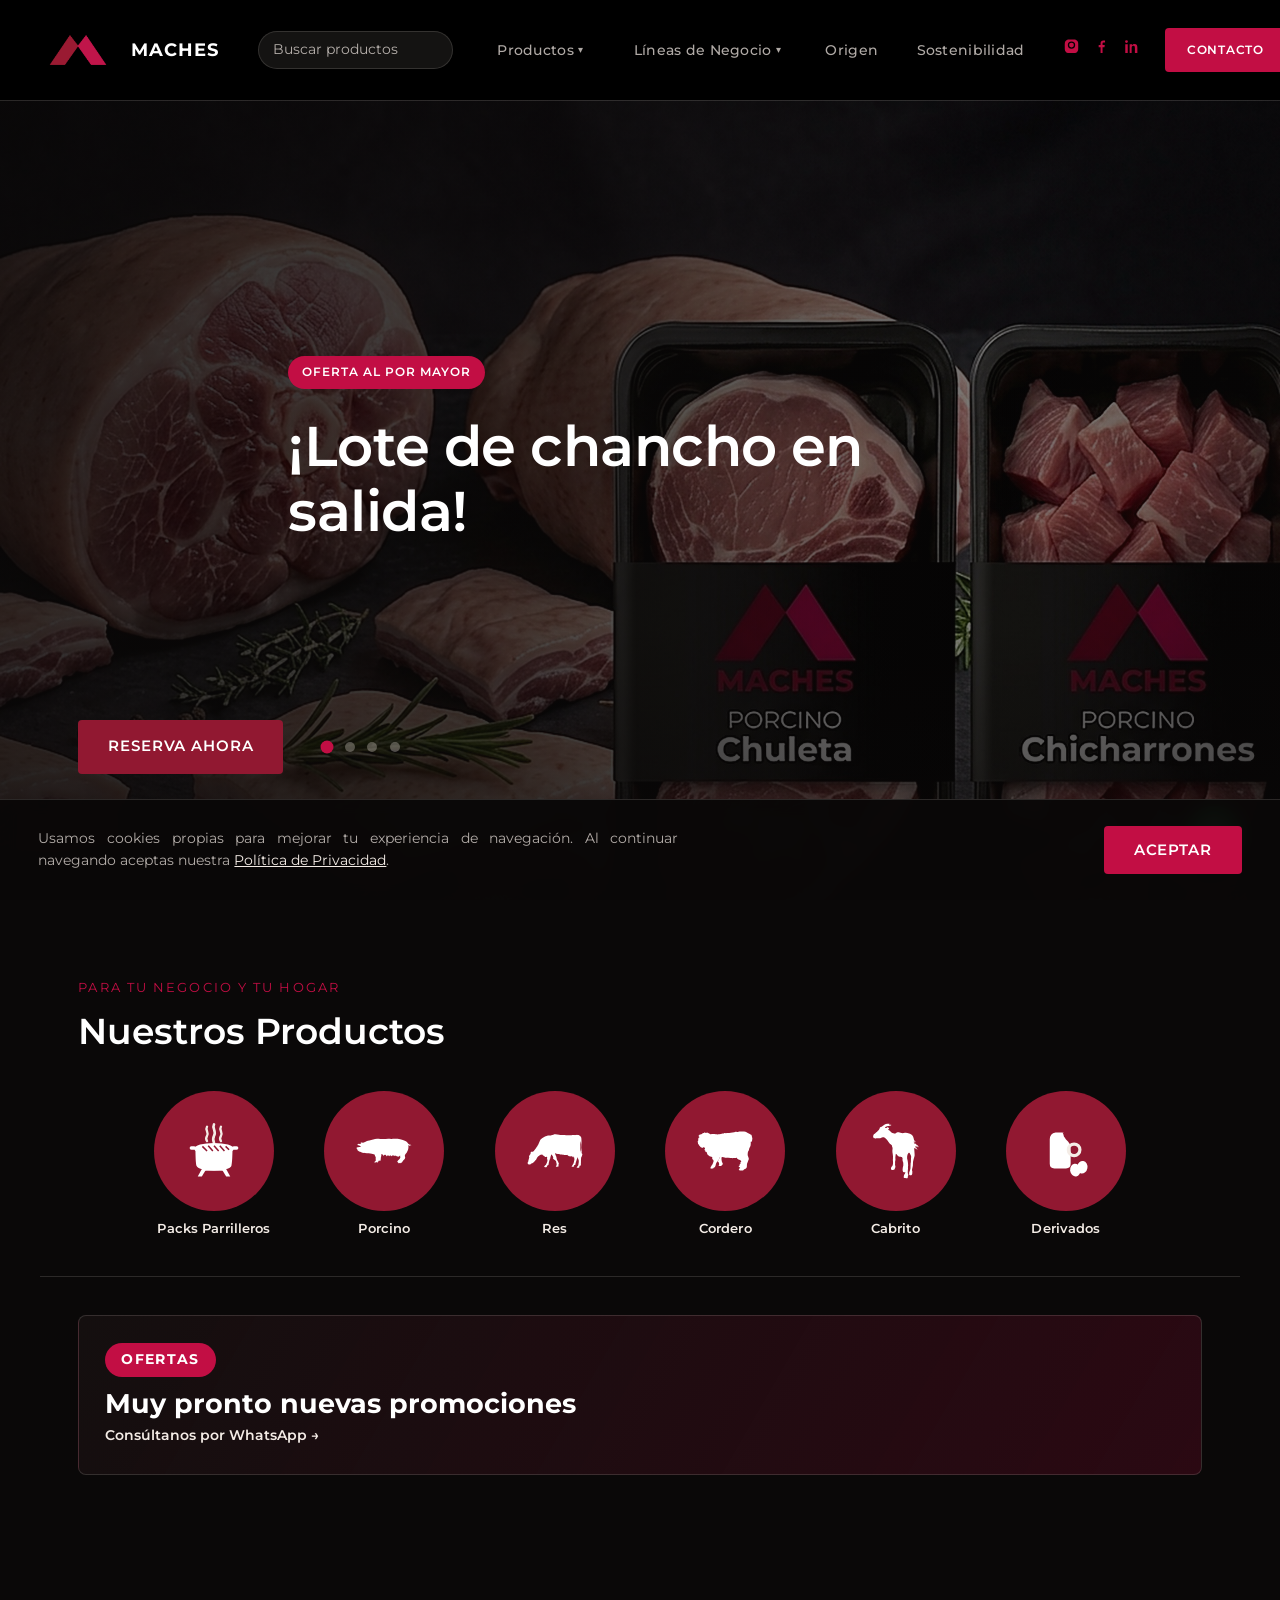
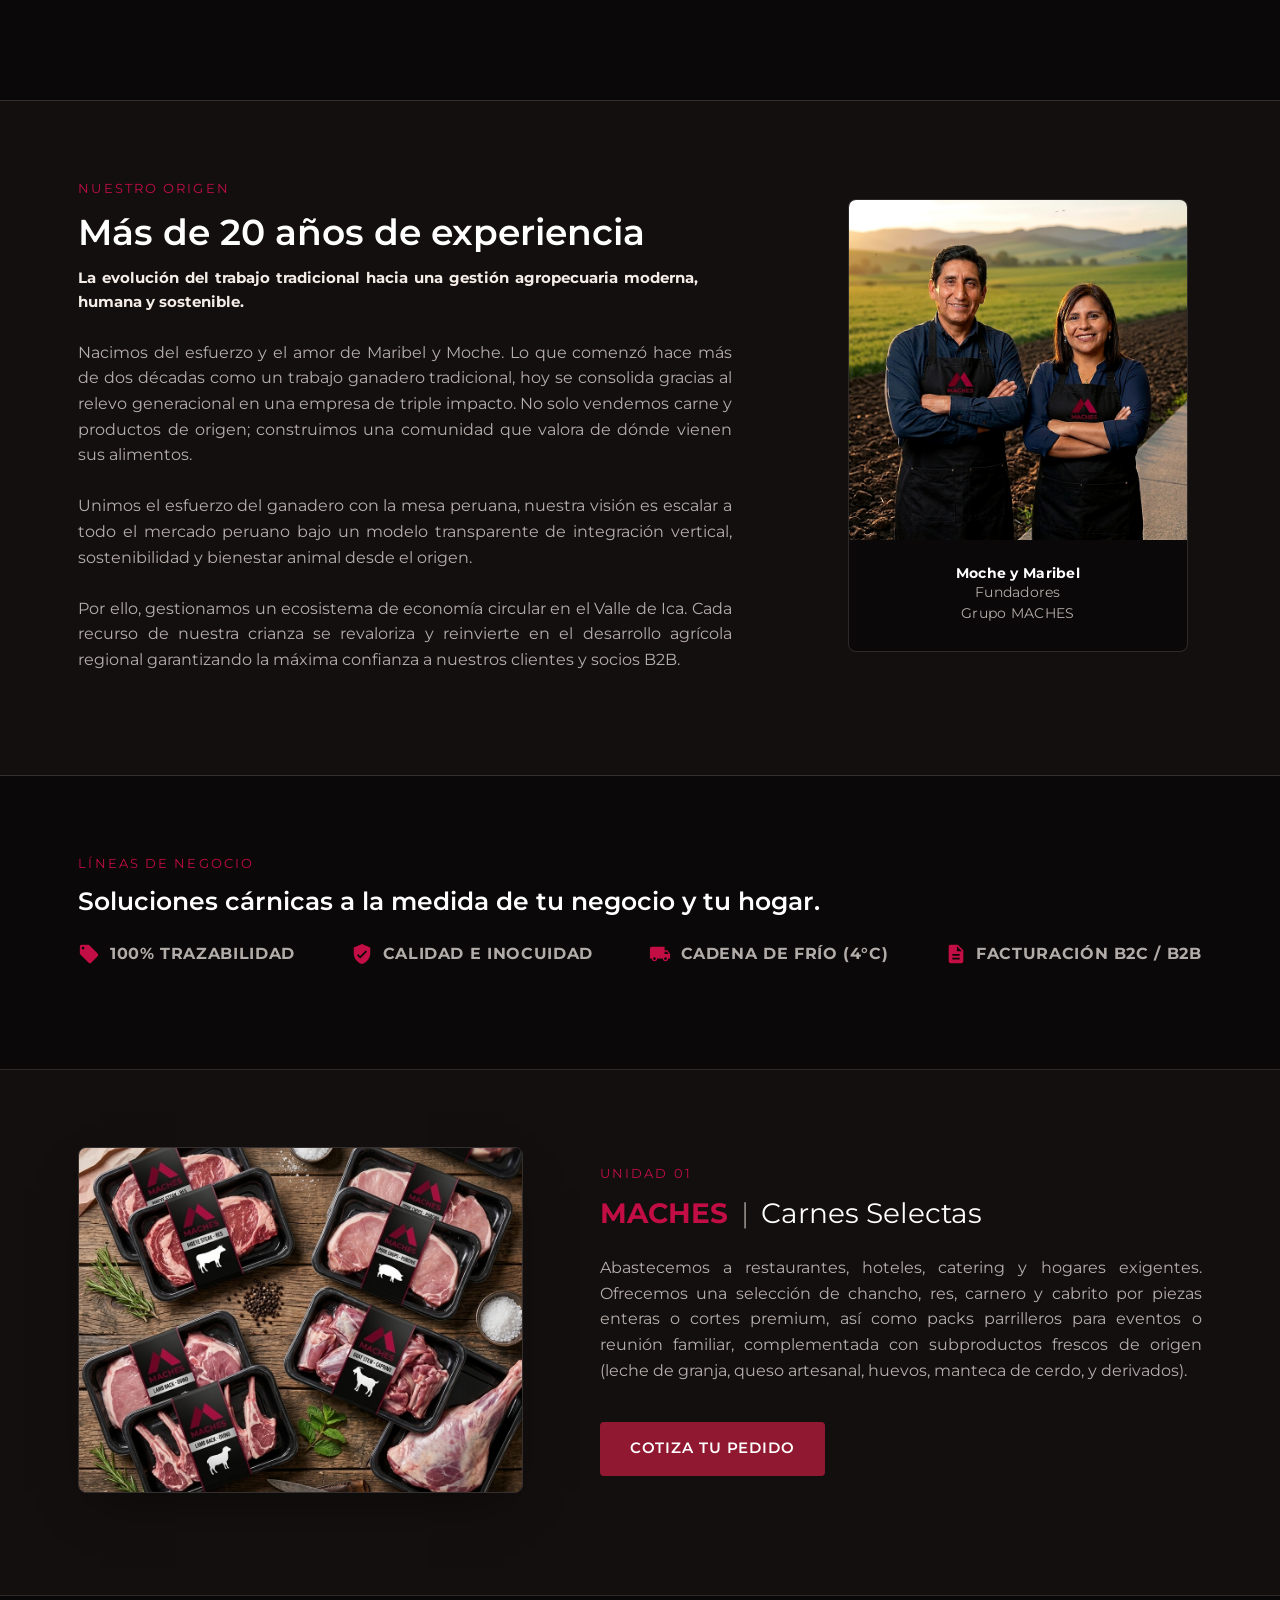
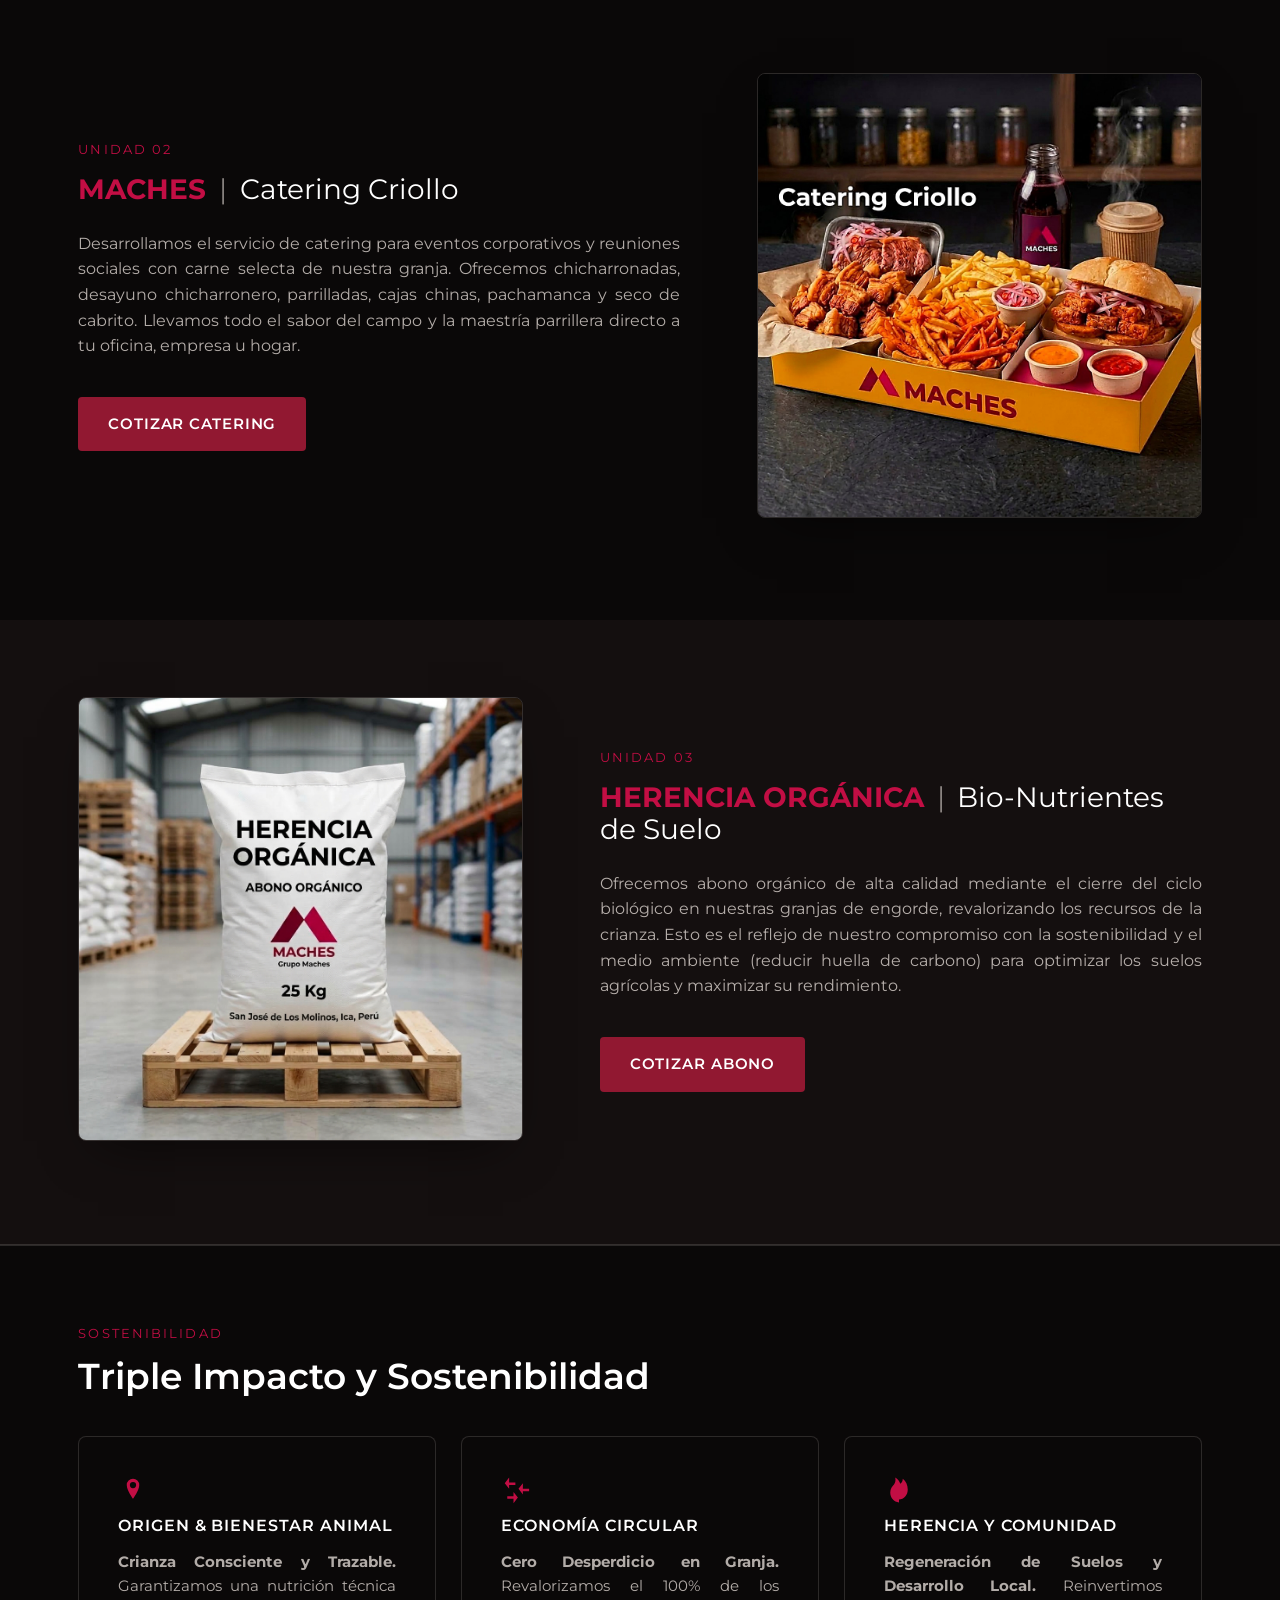
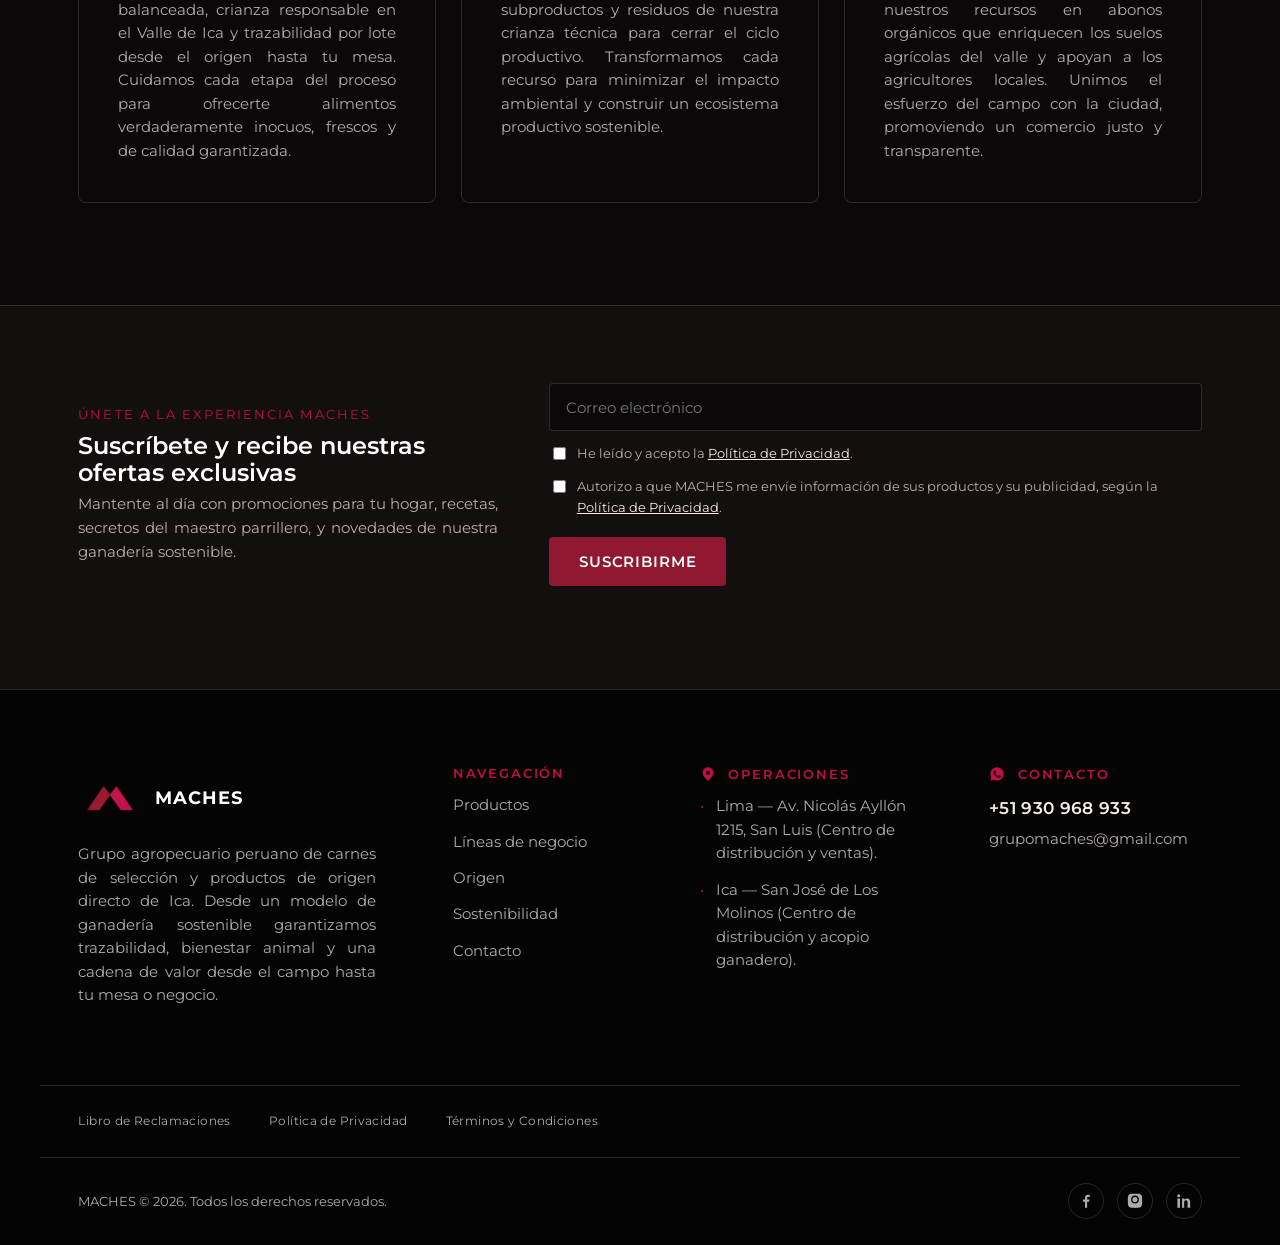
==== landing/index.html @ 360e0b74 "Cambia los data-id de slugs a códigos numéricos escalables por categoría Packs=100, Porcino=300, Res" ====
<!DOCTYPE html>
<html lang="es">
<head>
<meta charset="UTF-8">
<meta name="viewport" content="width=device-width, initial-scale=1.0">
<title>MACHES | Carnes Selectas y Ganadería Sostenible | Lima &amp; Ica, Perú</title>
<meta name="description" content="MACHES: más de 20 años de experiencia en el sector agropecuario. Carnes Selectas abastece vacuno, porcino, ovino y caprino al sector B2B; Herencia Orgánica ofrece bio-nutrientes de suelo con trazabilidad en Lima e Ica, Perú.">
<meta name="theme-color" content="#0a0808">
<link rel="icon" type="image/png" href="assets/maches-icon.png">

<link rel="preconnect" href="https://fonts.googleapis.com">
<link rel="preconnect" href="https://fonts.gstatic.com" crossorigin>
<link href="https://fonts.googleapis.com/css2?family=Montserrat:wght@400;500;600;700;800&display=swap" rel="stylesheet">

<link rel="stylesheet" href="css/styles.css">
</head>
<body>

<a class="skip-link" href="#main">Saltar al contenido principal</a>

<!-- ============ HEADER ============ -->
<header class="site-header" id="siteHeader">
  <div class="container header-inner">
    <a href="#top" class="brand" aria-label="MACHES, inicio">
      <img class="brand-mark" src="assets/maches-icon.png" alt="" width="44" height="44">
      <span class="brand-name">MACHES</span>
    </a>

    <nav class="main-nav" id="mainNav" aria-label="Navegación principal">
      <form class="header-search" id="headerSearchForm" role="search" action="index.html" method="get" autocomplete="off">
        <input type="search" id="productSearch" name="buscar" placeholder="Buscar productos" aria-label="Buscar productos">
        <div class="header-search-results" id="searchResults" hidden></div>
      </form>
      <div class="nav-dropdown" id="productsDropdown">
        <button class="nav-dropdown-toggle" id="productsToggle" type="button" aria-expanded="false" aria-controls="productsMenu">
          Productos <span class="nav-dropdown-arrow" aria-hidden="true">&#9662;</span>
        </button>
        <div class="nav-dropdown-menu" id="productsMenu">
          <a href="#cat-parrilleros">Packs Parrilleros</a>
          <a href="#cat-porcino">Porcino</a>
          <a href="#cat-vacuno">Res</a>
          <a href="#cat-ovino">Cordero</a>
          <a href="#cat-caprino">Cabrito</a>
          <a href="#cat-derivados">Derivados</a>
        </div>
      </div>
      <div class="nav-dropdown" id="unitsDropdown">
        <button class="nav-dropdown-toggle" id="unitsToggle" type="button" aria-expanded="false" aria-controls="unitsMenu">
          Líneas de Negocio <span class="nav-dropdown-arrow" aria-hidden="true">&#9662;</span>
        </button>
        <div class="nav-dropdown-menu" id="unitsMenu">
          <a href="#carnes-selectas">Carnes Selectas</a>
          <a href="#catering-criollo">Catering Criollo</a>
          <a href="#herencia-organica">Herencia Orgánica</a>
        </div>
      </div>
      <a href="#origen">Origen</a>
      <a href="#sostenibilidad">Sostenibilidad</a>
    </nav>

    <div class="header-actions">
      <div class="header-social">
        <a href="https://www.instagram.com/grupomaches/?hl=es" target="_blank" rel="noopener" aria-label="Instagram de MACHES">
          <svg viewBox="0 0 24 24" width="17" height="17" aria-hidden="true"><path fill="currentColor" d="M12 2.2c2.7 0 3 0 4 .05 1 .05 1.7.2 2.3.45.6.25 1.1.6 1.6 1.1.5.5.85 1 1.1 1.6.25.6.4 1.3.45 2.3.05 1 .05 1.3.05 4s0 3-.05 4c-.05 1-.2 1.7-.45 2.3-.25.6-.6 1.1-1.1 1.6-.5.5-1 .85-1.6 1.1-.6.25-1.3.4-2.3.45-1 .05-1.3.05-4 .05s-3 0-4-.05c-1-.05-1.7-.2-2.3-.45-.6-.25-1.1-.6-1.6-1.1-.5-.5-.85-1-1.1-1.6-.25-.6-.4-1.3-.45-2.3-.05-1-.05-1.3-.05-4s0-3 .05-4c.05-1 .2-1.7.45-2.3.25-.6.6-1.1 1.1-1.6.5-.5 1-.85 1.6-1.1.6-.25 1.3-.4 2.3-.45 1-.05 1.3-.05 4-.05Zm0 2.6a5.2 5.2 0 1 0 0 10.4 5.2 5.2 0 0 0 0-10.4Zm0 8.6a3.4 3.4 0 1 1 0-6.8 3.4 3.4 0 0 1 0 6.8Zm5.4-8.8a1.2 1.2 0 1 1-2.4 0 1.2 1.2 0 0 1 2.4 0Z"/></svg>
        </a>
        <a href="https://www.facebook.com/profile.php?id=61572995403338&amp;locale=es_LA" target="_blank" rel="noopener" aria-label="Facebook de MACHES">
          <svg viewBox="0 0 24 24" width="17" height="17" aria-hidden="true"><path fill="currentColor" d="M13.5 21v-8h2.7l.4-3.1h-3.1V8c0-.9.25-1.5 1.55-1.5H17V3.7C16.7 3.65 15.75 3.5 14.6 3.5c-2.3 0-3.9 1.4-3.9 4v2.4H8v3.1h2.7V21h2.8Z"/></svg>
        </a>
        <a href="https://www.linkedin.com/company/grupo-maches/posts/?feedView=all&amp;viewAsMember=true" target="_blank" rel="noopener" aria-label="LinkedIn de MACHES">
          <svg viewBox="0 0 24 24" width="17" height="17" aria-hidden="true"><path fill="currentColor" d="M6.94 5a2 2 0 1 1-4 0 2 2 0 0 1 4 0ZM3.2 8.75h3.5V21H3.2V8.75Zm6.2 0h3.36v1.68h.05c.47-.88 1.6-1.8 3.3-1.8 3.53 0 4.18 2.32 4.18 5.35V21h-3.5v-6.4c0-1.53-.03-3.5-2.13-3.5-2.14 0-2.47 1.67-2.47 3.39V21H9.4V8.75Z"/></svg>
        </a>
      </div>
      <a class="btn btn-fucsia header-contacto" href="contacto.html">
        <span>Contacto</span>
      </a>
      <button class="menu-toggle" id="menuToggle" aria-expanded="false" aria-controls="mainNav" aria-label="Abrir menú de navegación">
        <span></span><span></span><span></span>
      </button>
    </div>
  </div>
</header>

<a class="whatsapp-float" id="whatsappFloat" data-whatsapp-cta="flotante" href="#" target="_blank" rel="noopener" aria-label="Escríbenos por WhatsApp">
  <svg viewBox="0 0 24 24" width="28" height="28" aria-hidden="true"><path fill="currentColor" d="M12.04 2C6.58 2 2.13 6.45 2.13 11.91c0 1.75.46 3.45 1.32 4.95L2.05 22l5.29-1.39a9.9 9.9 0 0 0 4.7 1.2h.01c5.46 0 9.9-4.45 9.9-9.9C21.96 6.45 17.5 2 12.04 2Zm5.8 14.16c-.24.68-1.4 1.3-1.93 1.38-.5.08-1.12.11-1.8-.11-.42-.13-.95-.3-1.64-.6-2.88-1.24-4.76-4.13-4.9-4.32-.14-.19-1.17-1.56-1.17-2.98 0-1.42.75-2.11 1.01-2.4.27-.28.58-.35.78-.35.2 0 .39 0 .56.01.18.01.42-.07.66.5.24.6.83 2.06.9 2.21.07.15.12.33.02.53-.1.19-.15.31-.29.48-.15.17-.31.38-.44.51-.15.15-.3.31-.13.6.17.29.75 1.24 1.62 2.01 1.11.99 2.05 1.3 2.34 1.45.29.15.46.13.63-.07.17-.2.72-.84.92-1.13.19-.29.39-.24.65-.14.27.1 1.7.8 1.99.95.29.15.49.22.56.34.08.13.08.72-.16 1.4Z"/></svg>
</a>

<main id="main">

  <!-- ============ HERO SLIDER ============ -->
  <section id="top" class="hero" aria-roledescription="carrusel" aria-label="Presentación de MACHES">

    <div class="hero-track" id="heroTrack">

      <article class="hero-slide is-active slide-oferta" role="group" aria-roledescription="diapositiva" aria-label="1 de 4"
        data-cta-label="Reserva Ahora" data-cta-key="chancho" data-cta-style="primary">
        <div class="hero-content container">
          <p class="hero-badge">Oferta al Por Mayor</p>
          <h1 class="hero-title">¡Lote de chancho en salida!</h1>
        </div>
      </article>

      <article class="hero-slide slide-heritage" role="group" aria-roledescription="diapositiva" aria-label="2 de 4"
        data-cta-label="Haz tu Pedido" data-cta-key="pedido" data-cta-style="primary">
        <div class="hero-content container">
          <p class="hero-eyebrow">El Legado</p>
          <h2 class="hero-title">Más de 20 años de<br>experiencia ganadera.</h2>
        </div>
      </article>

      <article class="hero-slide slide-anguss" role="group" aria-roledescription="diapositiva" aria-label="3 de 4"
        data-cta-label="Haz tu Pedido" data-cta-key="carnes" data-cta-style="primary">
        <div class="hero-content container">
          <p class="hero-eyebrow">La Proteína Premium</p>
          <h2 class="hero-title"><strong>MACHES Carnes Selectas</strong><br>Trazabilidad directa desde el campo.</h2>
        </div>
      </article>

      <article class="hero-slide slide-organic" role="group" aria-roledescription="diapositiva" aria-label="4 de 4"
        data-cta-label="Haz tu Pedido" data-cta-key="herencia" data-cta-style="primary">
        <div class="hero-content container">
          <p class="hero-eyebrow">La Sostenibilidad</p>
          <h2 class="hero-title"><strong>HERENCIA ORGÁNICA:</strong> Nutrientes para la agricultura desde la economía circular.</h2>
        </div>
      </article>

    </div>

    <div class="hero-bottom-row container">
      <a class="btn btn-primary hero-cta" id="heroCta" data-whatsapp-cta="chancho" href="#" target="_blank" rel="noopener">Reserva Ahora</a>
      <div class="hero-dots" id="heroDots" role="tablist" aria-label="Seleccionar diapositiva">
        <button class="hero-dot is-active" role="tab" aria-selected="true" aria-label="Ir a diapositiva 1" data-slide="0"></button>
        <button class="hero-dot" role="tab" aria-selected="false" aria-label="Ir a diapositiva 2" data-slide="1"></button>
        <button class="hero-dot" role="tab" aria-selected="false" aria-label="Ir a diapositiva 3" data-slide="2"></button>
        <button class="hero-dot" role="tab" aria-selected="false" aria-label="Ir a diapositiva 4" data-slide="3"></button>
      </div>
    </div>
  </section>

  <!-- ============ CATÁLOGO DE PRODUCTOS ============ -->
  <section id="catalogo" class="section catalog-section">
    <div class="container">
      <p class="section-kicker">Para tu Negocio y tu Hogar</p>
      <h2 class="section-title catalog-title">Nuestros Productos</h2>
    </div>

    <div class="catalog-categories-row container">
      <button class="catalog-category-btn" type="button" data-target="cat-parrilleros">
        <span class="catalog-category-circle"><svg viewBox="0 0 100 100"><path d="M38 8 C34 14 42 18 38 24 C36 27 36 30 38 33" stroke="#f4ece6" stroke-width="4" stroke-linecap="round" fill="none"/><path d="M50 4 C46 11 55 16 50 24 C48 28 48 32 50 36" stroke="#f4ece6" stroke-width="4.5" stroke-linecap="round" fill="none"/><path d="M62 8 C58 14 66 18 62 24 C60 27 60 30 62 33" stroke="#f4ece6" stroke-width="4" stroke-linecap="round" fill="none"/><ellipse cx="50" cy="46" rx="34" ry="10"/><path d="M18 44 C18 44 18 70 20 76 C24 86 76 86 80 76 C82 70 82 44 82 44 C82 50 71 54 50 54 C29 54 18 50 18 44 Z"/><path d="M30 42 L38 50 M40 41 L48 50 M50 41 L58 50 M60 41 L68 50 M70 42 L76 48" stroke="#911831" stroke-width="2.6" fill="none"/><rect x="8" y="42" width="11" height="6" rx="3"/><rect x="81" y="42" width="11" height="6" rx="3"/><path d="M34 72 L22 94 L29 94 L40 76 Z"/><path d="M66 72 L78 94 L71 94 L60 76 Z"/><rect x="33" y="80" width="34" height="4"/></svg></span>
        <span class="catalog-category-label">Packs Parrilleros</span>
      </button>
      <button class="catalog-category-btn" type="button" data-target="cat-porcino">
        <span class="catalog-category-circle"><svg viewBox="-11.7 -8.9 583.4 280.5"><path d="M522.181,54.864c-4.201-3.167-6.701-7.013-9.968-11.003
		c-4.44-5.427-11.1-9.321-17.101-12.75c-15.965-9.121-34.529-14.278-52.285-18.614C425.982,8.381,409.1,8.943,391.46,8.838
		c-12.605-0.074-25.368,0.378-37.818,0.652c-10.386,0.228-20.856-2.024-31.332-1.837c-18.702,0.335-37.656,4.749-56.208,3.375
		c-8.117-0.602-16.274-0.246-24.402-0.752c-10.485-0.655-21.354-2.919-31.837-2.533c-26.662,0.983-51.691,15.415-77.441,17.03
		c-19.93,1.25-37.971,14.093-56.15,20.791c-8.332,3.071-14.308,1.811-22.537,1.363c-11.179-0.608-9.562,6.069-1.392,10.159
		c-1.49,0.5-4.315,1.862-4.383,1.926c-5.367,0.539-9.65,1.597-15.044,1.006c-3.658-0.401-7.312-1.31-10.884,0.015
		C18.865,61.208,3.496,71.742,11.178,71.91c6.278,0.135,14.249,2.22,19.368,4.901c7.321,3.835,11.428,6.813,19.723,8.263
		c-5.404,2.889-8.779,4.062-14.481,5.271c-4.014,0.851-16.528,2.767-17.502,5.657c-9.412-3.922-14.378-4.238-13.297,7.523
		c1.163,12.654,5.658,13.735,17.207,15.548c-4.41,4.909-12.474,0.761-6.368,7.79c2.435,2.801,4.844,3.734,7.582,5.42
		c5.208,3.206,8.857,5.767,15.194,7.578c7.001,2.002,11.47,3.65,17.412,6.935c4.78,2.643,13.582,4.988,18.834,4.621
		c1.927-0.135,4.869-2.328,6.012-2.34c2.358-0.024,5.159,2.397,7.908,2.932c11.165,2.171,26.106,1.437,38.202,1.956
		c9.831,0.422,20.6,2.689,30.193,4.841c6.535,1.468,12.368,4.862,18.774,6.073c5.797,1.095,6.616-0.041,9.343,5.314
		c3.931,7.716,7.382,16.073,10.988,23.961c2.886,6.313-1.126,12.112,0.132,19.281c0.774,4.399,2.54,10.718-0.014,14.81
		c-3.271,5.235-22.066,14.959-7.523,19.398c4.632,1.414,6.533-0.821,10.514-2.223c3.068-1.077,7.162-0.667,8.735-3.996
		c0.556,4.309,2.282,7.194,6.812,5.598c5.045-1.778,3.447-4.86,1.511-8.56c2.966,0.703,7.775,0.192,9.386-2.933
		c1.731-3.352-1.005-5.255-1.035-8.678c2.41,4.379,8.753,3.358,11.786,0.059c3.007,5.521,10.811,0.8,11.283-3.851
		c0.115-1.122-1.501-2.495-1.538-3.819c-0.076-2.618,0.974-4.275,1.391-6.693c0.792-4.595-0.341-7.894,0.326-12.085
		c1.159-7.275,4.144-14.063,4.856-21.503c0.237-2.479-1.07-14.795,2.458-16.11c2.75-1.024,13.396,7.329,15.845,9.626
		c1.933,1.813,4.653,10.084,7.431,9.359c2.79-0.727,0.797-4.947,1.363-6.635c1.964-5.834,8.028-7.444,13.312-4.917
		c6.956,3.325,6.518,7.191,11.714,11.759c2.468,2.168,6.25,3.951,6.056-1.48c-0.209-5.842,10.331-4.026,14.14-3.008
		c3.579,0.96,4.119,6.466,7.08,5.88c2.406-0.478,1.762-4.668,3.499-4.695c3.409-0.053,12.034-1.929,14.892-0.28
		c1.962,1.131,0.658,2.652,2.31,3.82c4.889,3.453,2.693,1.482,5.421-1.215c2.939-2.91,1.644-4.003,7.71-4.103
		c3.839-0.063,9.866-1.106,13.495,0.164c1.838,0.644,3.106,2.39,3.642,2.637c3.304,1.526,5.027,3.964,6.188-3.377
		c2.565,2.668,7.8,1.96,11.104-0.355c-1.164,7.688,16.517,10.356,20.91,11.491c2.619,0.677,1.695,1.642,5.035,0.563
		c1.318-0.426,5.103-3.485,7.255-4.563c3.13-1.563,5.984-3.671,8.854-5.654c-2.068,6.661,1.803,12.614,1.658,19.487
		c-0.173,8.211-10.46,17.452-15.368,23.104c-2.715,3.124-18.143,14.336-14.604,20.315c1.185,1.998,8.715,3.786,10.93,3.169
		c-4.059,4.131-7.061,7.473-0.06,9.803c2.617,0.869,5.245,0.504,7.729-0.548c0.475-0.201,4.571,1.672,5.582,1.822
		c3.122,0.462,5.915-0.29,8.572-1.778c0.977-0.545,1.063-2.495,1.955-2.931c1.384-0.679,3.035-0.128,4.976-0.432
		c9.873-1.543,13.68-15.84,19.177-22.374c5.819-6.92,16.931-18.255,19.561-26.716c2.563-8.251-5.696-17.261-2.665-26.122
		c0.125,0.31,0.232,0.626,0.325,0.948c0.776-2.162,0.906-4.702,2.548-6.545c-0.317,0.039-0.757,0.433-1.037,0.592
		c2.895-8.027,11.124-14.307,15.782-21.43c5.258-8.035,10.333-17.258,13.313-26.404c4.775-14.653,7.814-34.827,1.913-49.608
		c4.059,4.147,9.808,6.112,15.545,5.805c2.4-0.128,16.307-4.176,16.764-6.012c1.244-5.023-12.251-4.163-14.601-4.769
		C533.919,65.52,526.57,60.056,522.181,54.864 M446.544,176.65C446.891,175.916,447.069,175.544,446.544,176.65 M360.542,175.88
		C361.883,174.343,360.515,175.913,360.542,175.88 M249.961,12.304c-2.811,0.074-5.701,0.25-8.468-0.148
		C244.319,12.202,247.138,12.135,249.961,12.304 M194.909,12.363C195.586,11.458,195.833,11.129,194.909,12.363 M136.864,28.12
		C135.792,28.47,136.656,28.188,136.864,28.12 M278.006,179.791C278.217,179.954,278.485,180.16,278.006,179.791 M246.083,200.67
		C246.115,199.416,246.11,199.588,246.083,200.67"/></svg></span>
        <span class="catalog-category-label">Porcino</span>
      </button>
      <button class="catalog-category-btn" type="button" data-target="cat-vacuno">
        <span class="catalog-category-circle"><svg viewBox="-10.4 -8.7 554.1 350.7"><path d="M527.904,197.108c-0.206-1.734-0.773-3.443-1.923-4.782
		c-1.191-1.39-2.825-1.94-4.213-3.058c-1.57-1.266-0.994-1.863-0.825-3.759c0.161-1.841,0.143-3.645,0.034-5.494
		c3.269,0.751,1.106-9.927,0.703-11.167c-0.878-2.709-1.841-5.636-1.99-8.498c-0.154-2.92,0.583-5.902-0.721-8.679
		c-1.063-2.264-0.71-6.049-1.106-8.552c-0.44-2.792-0.808-5.584-0.9-8.414c-0.201-6.155,0.49-12.453,0.668-18.618
		c0.168-5.922,0.489-11.836,1.295-17.709c0.777-5.667,0.882-11.24,1.067-16.843c0.188-5.58-0.3-11.234-0.462-16.82
		c-0.173-5.945-0.33-11.927-0.868-17.853c-0.449-4.949-1.998-11.262-5.069-15.296c-1.577-2.072-3.465-3.842-4.986-5.974
		c-1.712-2.396-2.904-4.49-5.641-5.814c-2.466-1.194-4.817-2.337-7.007-4.018c-2.404-1.844-4.106-3-7.202-3
		c-2.756,0-5.827,0.599-8.525,0c-2.692-0.599-4.747-0.76-7.445-0.147c-2.342,0.53-4.955,1.399-7.341,1.421
		c-1.224,0.012-2.355-0.196-3.591,0c-1.113,0.177-2.544,1.16-3.569,1.16c-2.906,0-5.832,0.002-8.73-0.226
		c-2.936-0.232-5.656-1.073-8.538-1.528c-5.323-0.842-11.074,1.164-16.301,2.012c-5.334,0.866-10.696,1.365-16.099,1.52
		c-5.92,0.17-11.853,0.509-17.775,0.283c-5.933-0.226-11.867-0.821-17.797-1.155c-11.732-0.658-23.313-1.939-35.063-1.852
		c-5.517,0.041-10.97,0.35-16.481-0.13c-3.134-0.273-6.254-0.565-9.357-1.072c-2.289-0.374-4.256-1.235-6.504-1.614
		c-11.792-1.988-23.818-4.472-35.81-4.472c-6.41,0-12.855,1.554-18.75,4.013c-6.207,2.589-12.141,4.391-18.728,5.779
		c0.352-1.12-0.2-0.196-0.594-0.113c-1.358,0.286-2.702,0.853-4.07,1.174c-2.601,0.612-5.143,1.192-7.815,1.39
		c-5.748,0.425-11.57-0.286-17.296,0.495c-2.943,0.401-5.721,1.285-8.537,2.178c-2.425,0.768-4.967,0.917-7.407,1.642
		c-5.331,1.582-10.596,3.666-15.834,5.532c-2.563,0.912-4.817,2.58-7.275,3.736c-2.963,1.39-5.896,2.888-8.917,4.147
		c-5.531,2.308-10.049,6.75-14.255,10.874c-3.223,3.161-8.125,4.646-11.143,8.042c-1.468,1.651-2.421,4.716-3.454,6.669
		c-1.426,2.691-2.851,5.376-4.182,8.115c-3.88,7.976-6.814,16.394-10.497,24.458c-1.832,4.009-3.349,8.203-5.452,12.075
		c-0.882,1.624-1.964,3.103-3.191,4.487c-0.557,0.625-3.688,3.339-2.094,3.98c-2.698,4.142-6.063,7.778-8.667,12.017
		c-2.935,4.779-5.397,10.478-8.974,14.718c-6.63,7.855-13.394,16.262-18.126,25.337c-1.382,2.652-4.23,2.17-6.672,3.537
		c-1.043,0.585-1.852,1.66-2.885,2.179c-1.097,0.552-2.684,0.391-3.874,0.538c-2.673,0.333-4.783,0.913-7.479,0.784
		c-2.78-0.132-5.077,0.229-7.153,2.211c-3.391,3.235-3.664,9.186-2.954,13.449c0.336,2.017-1.404,2.883-2.148,4.598
		c-0.463,1.066-0.491,2.42-0.933,3.297c-0.476,0.944-1.499,1.854-2.131,2.735c-3.068,4.282-6.804,7.523-8.565,12.661
		c-0.941,2.743-1.702,4.671-1.519,7.669c0.104,1.709,0.674,3.774,1.57,5.207c0.372,0.596,0.736,1.119,0.963,1.805
		c0.322,0.967-0.395,1.949-0.724,2.905c-1.001,2.916-2.008,5.829-2.97,8.759c-1.864,5.677-3.416,11.277-4.542,17.146
		c-0.502,2.616-0.781,5.255-1.086,7.898c-0.347,3.01-1.203,4.618-2.967,7.078c-1.234,1.722-2.416,2.26-2.502,4.5
		c-0.094,2.444-1.345,6.566-0.382,8.887c0.375,0.902,1.725,1.79,2.375,2.583c0.87,1.06,1.624,2.169,2.282,3.375
		c1.256,2.307,2.604,3.576,4.986,4.699c1.781,0.839,3.473,1.701,4.89,0.21c1.196-1.259,1.845-3.141,3.28-4.159
		c1.099,4.109,7.188,3.499,9.925,1.738c1.367-0.877,1.719-2.474,2.403-3.806c0.582-1.132,0.744-1.101,2.172-1.693
		c1.215-0.503,2.433-1.001,3.643-1.52c5.252-2.253,10.557-4.573,15.426-7.582c4.375-2.704,7.584-5.973,11.034-9.722
		c4.084-4.438,7.963-9.059,12.086-13.467c3.638-3.89,7.249-7.378,9.442-12.242c1.119-2.479,1.811-5.247,3.169-7.601
		c1.402-2.426,3.125-4.741,4.75-7.02c1.706-2.39,3.647-4.574,5.429-6.904c1.448-1.893,2.649-3.874,4.469-5.457
		c4.273-3.721,9.175-6.874,13.669-10.334c2.363-1.821,5.097-3.046,8.006-3.665c2.616-0.557,5.188,0.14,7.785-0.07
		c1.778-0.146,3.101-1.67,4.721-1.783c1.19-0.085,1.888,0.829,2.913,1.244c1.105,0.447,2.412,0.388,3.478,0.511
		c1.141,0.13,0.877-0.894,1.328,1.019c0.302,1.274,0.535,1.952,1.3,3.027c1.451,2.036,3.254,4.042,5.527,5.15
		c2.065,1.006,4.059,1.175,6.32,0.934c-0.28,1.837,0.118,2.572,1.811,3.65c0.638,0.407,1.39,0.711,2.119,0.901
		c0.921,0.237,0.489,0.369,0.934,0.995c1.663,2.344,3.374,3.345,6.183,4.227c2.941,0.925,6.167,1.016,9.198,0.557
		c1.563-0.238,3.103-0.641,4.672-0.869c1.883-0.276,3.13,0.921,5.054,1.039c-1.992,5.584-2.311,11.121-1.413,16.952
		c0.799,5.192,2.693,10.104,3.663,15.263c0.931,4.955-1.289,10.502-3.157,15.106c-1.088,2.682-1.942,5.435-2.641,8.232
		c-0.533,2.131-2.245,4.057-3.298,5.962c-1.317,2.38-2.844,4.876-3.537,7.531c-0.478,1.827-0.437,3.805-1.803,5.1
		c-1.992,1.887-4.458,2.902-6.249,5.165c-1.412,1.781-2.666,3.658-4.241,5.307c-1.975,2.067-4.393,4.094-6.12,6.352
		c-0.501,0.655-1.549,2.748-0.679,3.326c1.072,0.714,2.184,1.188,3.407,1.585c5.469,1.778,11.171,1.99,16.853,1.372
		c2.415-0.263,5.659-1.452,6.785-3.834c0.548-1.16,0.149-1.977-0.271-3.112c-0.651-1.758-1.03-3.557-1.284-5.405
		c1.215-0.149,2.806-0.358,3.732-1.19c0.992-0.89,1.517-2.076,2.715-2.857c1.149-0.75,2.314-0.954,3.609-1.32
		c5.09-1.438,6.005-5.83,6.71-10.396c0.303-1.959,1.43-3.661,1.597-5.659c0.16-1.909-0.072-3.939,0.242-5.746
		c0.459-2.645,1.082-5.321,1.754-7.924c0.673-2.602,1.77-5.033,2.479-7.624c1.423-5.192,1.817-10.885,4.156-15.76
		c1.197-2.492,3.737-4.891,4.517-7.491c0.705-2.346,0.782-5.026,1.385-7.442c0.709-2.844,0.819-5.901,1.739-8.66
		c0.879-2.64,0.593-5.521,1.611-8.066c2.001-4.996,3.933-10.069,6.107-14.971c0.74-1.671,1.602-4.975,3.732-2.434
		c1.652,1.975,2.828,4.535,4.355,6.637c3.384,4.657,6.717,9.198,9.402,14.315c0.553,1.057,1.599,2.49,1.737,3.642
		c0.142,1.171-0.481,2.785-0.717,3.952c-0.542,2.68-1.244,5.412-0.986,8.168c0.271,2.887,0.981,3.555,3.116,5.426
		c2.093,1.831,4.281,3.609,6.411,5.44c4.027,3.459,7.854,6.672,12.567,9.188c4.722,2.515,6.631,6.721,7.629,11.72
		c1.042,5.214,0.438,11.318,2.856,16.159c0.601,1.206,1.238,2.388,1.893,3.565c0.459,0.825,1.866,2.534,1.866,3.438
		c0,1.946-1.936,2.538-3.053,3.749c-1.376,1.493-1.577,4.844-0.99,6.736c0.451,1.451,0.614,1.299-0.42,2.591
		c-0.887,1.109-1.631,2.317-2.379,3.522c-0.982,1.58-3.249,4.771-2.856,6.735c0.373,1.861,2.846,1.509,4.185,1.472
		c5.685-0.154,11.464-1.087,16.919-2.688c1.5-0.438,3.674-0.688,4.527-2.15c0.989-1.695,0.724-4.189,0.326-6.027
		c-0.592-2.732-1.866-5.308-3.242-7.718c-0.364-0.638,0.489-1.872,0.611-2.726c0.18-1.245,0.101-2.577-0.028-3.822
		c1.033,1.897,1.905,3.817,4.537,2.731c1.655-0.68,1.995-2.735,1.854-4.429c-0.096-1.149-0.609-1.841-1.017-2.83
		c-0.414-0.998-0.535-2.072-0.934-3.084c-0.803-2.042-2.18-3.674-2.731-5.833c-1.476-5.768-4.522-10.704-7.788-15.618
		c-3.284-4.944-4.68-10.461-7.176-15.77c-2.075-4.414-2.538-9.684-3.396-14.441c-1.021-5.651-1.962-11.127-4.354-16.373
		c-2.238-4.903-4.235-10.102-6.193-15.141c-1.805-4.648-4.534-10.402-3.534-15.479c2.449,1.361,4.55,3.21,7.273,4.074
		c2.951,0.938,5.891,1.877,8.878,2.69c5.77,1.57,11.4,3.006,17.345,3.741c2.916,0.36,5.871,0.591,8.773,1.026
		c2.454,0.368,4.644,1.675,7.021,2.34c2.644,0.737,5.354,0.929,8.09,0.867c2.565-0.06,6.067-0.879,8.549-0.304
		c1.556,0.362,3.1,0.68,4.674,0.963c1.045,0.189,2.099,1.27,3.221,1.555c2.383,0.604,4.708-1.184,6.813-0.482
		c2.217,0.738,5.141,0.71,7.041,1.501c2.219,0.923,4.146,1.714,6.7,1.557c0.986-0.062,4.8-1.765,5.111-1.523
		c1.688,1.298,3.545,1.622,5.486,0.585c1.121-0.6,3.367,0.091,4.848-0.157c2.456-0.412,4.619-1.768,6.779-2.925
		c-0.107,3.885,6.348,8.043,9.165,9.829c4.74,3.001,10.291,4.888,15.775,6.008c5.661,1.157,11.381,1.12,17.075,0.252
		c4.523-0.688,2.175,7.146,5.713,8.915c1.854,0.928,2.669-3.54,2.826-4.626c0.155-1.084-0.317-2.761,0.227-3.707
		c0.746-1.302,3.772-1.889,5.146-2.181c-0.379,0.959,0.767,2.856,0.96,3.842c0.337,1.706,0.964,3.416,1.662,5.006
		c1.202,2.738,3.784,4.022,6.087,1.624c0.036,1.676,0.94,3.498,1.247,5.182c0.57,3.136,1.24,6.277,1.581,9.449
		c0.256,2.387,0.879,5.878,0.402,8.224c-0.604,2.975-1.214,5.947-1.841,8.915c-1.091,5.166-1.525,10.354-3.413,15.32
		c-1.896,4.992-2.229,10.924-4.71,15.589c-1.109,2.084-2.452,4.206-4.068,5.922c-0.763,0.808-1.827,1.509-2.331,2.519
		c-0.378,0.754,0.004,2.228-0.425,2.689c-3.362,3.635-8.889,8.513-9.684,13.668c-0.587,3.79,11.647,2.429,13.651,2.27
		c2.924-0.231,9.482-0.332,10.296-3.998c0.242-1.086-0.028-2.32-0.378-3.365c-0.253-0.765-1.842-2.779-1.798-3.397
		c0.033-0.464,1.223-1.412,1.413-2.065c0.176-0.608,0.188-1.266,0.113-1.896c3.901-0.179,6.331,4.465,9.472,0.368
		c2.908-3.797,3.63-8.982,4.212-13.594c1.421-11.24,7.258-21.702,10.148-32.584c1.523-5.736,3.583-11.293,5.728-16.818
		c1.964-5.058,3.023-10.157,4.002-15.48c1.084,11.074,9.146,20.011,10.758,31.074c0.814,5.592,1.296,11.519,0.733,17.155
		c-0.598,5.979-1.794,11.892-2.434,17.872c-0.262,2.432-0.384,4.782-1.043,7.14c-0.434,1.56-1.441,5.914-0.722,7.174
		c0.383,0.666-2.947,4.207-3.548,4.739c-1.911,1.701-3.845,3.438-5.658,5.254c-1.813,1.814-3.357,3.781-4.335,6.181
		c-0.445,1.092-0.595,2.114-1.312,3.029c-0.479,0.612-1.116,2.119-0.498,2.744c0.468,0.475,2.374,0.222,2.934,0.252
		c1.604,0.088,3.219,0.237,4.826,0.259c2.927,0.04,5.907,0.11,8.812-0.33c2.389-0.362,4.736-0.957,6.925-1.993
		c2.081-0.985,2.38-1.979,2.176-4.216c-0.123-1.348-0.312-2.69-0.564-4.019c-0.379-1.975-0.503-1.722,1.017-2.604
		c2.361-1.371,1.925-3.262,3.113-5.406c0.599-1.077,1.437-1.916,2.45-2.604c0.358-0.242,1.196,0.81,1.731,1.048
		c1.604,0.719,3.96,0.541,5.316-0.395c3.627-2.502,0.242-9.099,0.399-12.625c0.266-5.976,1.142-11.936,1.215-17.915
		c0.077-6.087,0.113-12.147-0.081-18.233c-0.382-11.952,1.656-23.275,3.612-35.025c0.011,1.001-0.152,5.092,1.498,3.029
		c0.825-1.031,0.353-3.588,0.848-4.98c1.191,1.552,3.449,4.191,3.21,0.676c-0.101-1.462-0.784-2.873-0.861-4.298
		c-0.087-1.58,0.877-3.117,1.487-4.543c0.541-1.271,1.055-2.58,1.282-3.947c0.169-1,0.076-2.186,0.425-2.972
		C527.213,202.249,528.083,200.178,527.904,197.108 M213.012,20.741c0.805,0.055,1.622,0.01,2.432,0
		c-1.444,0.347-2.875,0.724-4.326,1.048c-0.127-0.242-0.249-0.777-0.225-1.048C211.598,20.741,212.306,20.741,213.012,20.741
		 M209.619,265.85c-0.17,0.557-0.34,1.112-0.509,1.669C209.21,267.032,209.543,265.925,209.619,265.85 M219.232,237.917
		c-0.083,0.795-0.125,1.591-0.234,2.386c-0.178,1.28-0.55,1.645-1.094,2.665c-0.745,1.399-1.419,2.867-2.262,4.261
		c0.665-2.159,1.33-4.315,1.993-6.473c0.351-1.143,1.404-2.334,1.399-3.519c0.085,0,0.17,0,0.254,0
		C219.27,237.464,219.251,237.691,219.232,237.917 M225.566,212.984c-0.047,0.161-0.094,0.321-0.141,0.481
		c0.075-0.379,0.229-0.739,0.339-0.934C225.698,212.682,225.632,212.833,225.566,212.984 M508.139,177.58
		c0.551-3.459,1.51-6.777,2.688-10.074c-0.809,4.16-1.507,8.315-2.093,12.51C508.539,179.202,508.288,178.404,508.139,177.58
		 M520.977,170.477c0.105,0.937,0.245,1.864,0.34,2.802c-0.342-0.892-0.66-1.783-0.962-2.688
		C520.562,170.552,520.77,170.516,520.977,170.477 M519.223,174.44c0.104-2.042,0.833-1.253,1.33,0.142
		c0.514,1.441,0.509,2.96,0.196,4.442C520.19,177.324,518.927,176.502,519.223,174.44 M519.93,184.375
		c-0.047,0.548-0.123,1.099-0.227,1.641c-0.488-0.47-0.581-1.133-0.875-1.697C519.178,184.334,519.59,184.283,519.93,184.375
		 M505.455,128.254c-0.216-9.596-0.261-18.999,0.57-28.563c0.833-9.588,2.775-18.881,4.405-28.349
		c1.987,11.856,2.705,23.879,1.937,35.884c-0.396,6.174-0.734,12.275-0.694,18.464c0.037,5.843,0.564,11.587,0.377,17.412
		c-0.162,5.008,0.477,10.241-0.206,15.207c-0.717,5.22-3.218,10.026-4.354,15.139C505.511,158.394,505.782,143.192,505.455,128.254
		 M75.005,153.78c1.357-1.722,2.69-3.54,4.326-5.009c-1.808,2.244-3.35,4.781-4.722,7.331
		C73.184,155.551,74.445,154.581,75.005,153.78 M476.078,324.43c-0.17-0.01-0.34-0.018-0.51-0.027
		c0.131-0.295,0.263-0.548,0.51-0.766C476.078,323.9,476.104,324.172,476.078,324.43 M521.938,219.607
		c-0.646-0.862-0.716-2.079-1.979-2.35c0.255-0.822,1.611-2.827,1.611-0.83C521.57,217.227,522.083,219.598,521.938,219.607"/></svg></span>
        <span class="catalog-category-label">Res</span>
      </button>
      <button class="catalog-category-btn" type="button" data-target="cat-ovino">
        <span class="catalog-category-circle"><svg viewBox="22.8 -5.2 546.8 400.4"><path d="M554.178,79.227c-0.088-4.883-1.729-9.541-2.699-14.288
		c-0.949-4.65-1.289-9.073-4.066-13.117c-0.931-1.353-0.504-1.254,0.016-2.701c0.399-1.109,0.641-2.221,0.333-3.396
		c-0.562-2.152-2.541-3.505-4.41-4.462c-4.582-2.345-9.034-5.021-13.668-7.246c-9.235-4.431-18.658-7.949-27.331-13.525
		c-4.173-2.682-8.211-5.087-13.196-5.867c-0.575-0.089-1.157-0.132-1.735-0.193c-0.266-0.027-0.174-0.569-0.42-0.734
		c-0.906-0.615-2.169-0.857-3.223-1.17c-2.351-0.698-4.729-1.271-7.15-1.662c-4.828-0.78-9.297-0.722-14.119-0.162
		c-5.07,0.587-10.176,0.462-15.267,0.726c-10.378,0.535-21.217,0.909-31.33,3.437c-2.924,0.73-5.823,1.224-8.824,1.499
		c0.023-4.128-8.22-3.342-10.66-2.744c-4.462,1.099-8.578,2.866-13.155,3.692c-10.714,1.931-21.621,3.134-32.406,4.657
		c-9.709,1.369-19.509,1.15-29.204,2.716c-2.486,0.402-4.938,1.032-7.418,1.429c-2.236,0.358-4.302-0.112-6.417,0.98
		c-1.121,0.579-1.366,1.092-2.72,1.061c-1.237-0.029-2.492-0.132-3.695-0.434c-1.979-0.498-4.013-1.967-6.084-1.712
		c-2.623,0.321-5.304,0.872-7.694,2.046c-1.688,0.827-3.478,2.518-5.295,2.908c-5.078,1.087-10.457,0.816-15.579,1.791
		c-2.52,0.479-5.006,1.127-7.438,1.937c-1.222,0.405-2.413,0.854-3.604,1.338c-0.77,0.312-2.201-0.493-3.097-0.58
		c-2.158-0.21-4.338-0.036-6.356,0.813c-0.822,0.346-1.705-0.164-2.596,0.026c-1.197,0.252-2.437,0.831-3.72,1.084
		c-10.399,2.044-20.589,1.384-30.975-0.246c-10.447-1.643-21.099-2.334-31.67-2.096c-4.381,0.098-8.776,0.691-12.87,2.327
		c-1.089,0.436-2.125,0.907-3.176,1.425c-0.634,0.313-1.331-2.336-1.496-2.683c-0.935-1.958-3.475-3.287-5.504-3.689
		c-2.008-0.399-4.067,0.294-5.707-0.923c-1.853-1.378-3.332-3.077-5.401-4.141c-3.939-2.03-8.294-3.009-12.695-3.203
		c0.701-0.888,1.932-3.037,1.334-3.978c-0.511-0.805-1.232-0.993-2.01-0.834c-0.715,0.145-1.176,0.482-1.648,1.071
		c-0.624,0.78-0.493,1.059-1.473,1.608c-0.706,0.397-1.424,1.602-2.171,1.659c-0.736,0.056-1.461,0.177-2.197,0.249
		c-3.918,0.392-8.03,0.763-11.817-0.501c-1.748-0.582-4.103-1.298-5.284-2.713c-0.417-0.5-0.9-0.931-1.51-1.174
		c-0.787-0.313-1.453,0.287-2.01-0.549c-1.858,0.114-2.365,3.752-2.77,5.279c-0.38,1.433-1.533,0.461-2.772,0.258
		c-1.226-0.201-2.458-0.201-3.693-0.145c-1.147,0.053-0.987,1.226-1.451,1.915c-0.396,0.593-0.041,0.517-1.173,0.725
		c-0.516,0.094-1.033,0.168-1.548,0.25c-2.51,0.39-4.764,0.428-6.553,2.455c-0.735,0.833-1.033,1.979-1.186,3.054
		c-0.211,1.473-0.31,1.641-1.635,2.419c-1.658,0.975-3.73,1.337-5.63,1.248c-0.898-0.044-1.378,0.947-2.392,1.134
		c-1.435,0.263-2.853,0.543-4.276,0.862c-2.61,0.582-5.182,1.291-7.75,2.036c-1.88,0.543-3.136,2.207-4.523,3.519
		c-1.758,1.664-3.445,3.41-5.164,5.112c-1.211,1.196-3.268,2.5-3.38,4.291c-0.131,2.084,2.641,2.726,4.195,3.593
		c-1.636,2.004,0.703,2.95,2.159,4.023c1.757,1.293,6.581,2.581,3.879,5.394c-1.295,1.349-2.723,0.629-4.033,1.349
		c-2.501,1.369-4.515,5.233-6.02,7.587c-2.062,3.228-3.253,5.598-2.33,9.313c0.512,2.057,0.938,2.904,0.601,5.124
		c0.003-0.02-0.91,8.032,0.674,6.986c-2.536,1.675-10.09,7.91-4.592,10.122c-1.289,1.456-2.257,4.146-1.66,6.059
		c0.271,0.865,0.92,1.469,1.724,1.847c0.497,0.232,1.031,0.362,1.571,0.45c0.612,0.097,0.13,1.45,0.06,1.985
		c-0.443,3.378-1.756,9.927,1.925,11.929c1.253,0.68,1.677,0.312,2.197,1.794c0.401,1.144,0.818,2.276,1.32,3.381
		c1.03,2.261,2.298,4.337,3.949,6.201c0.769,0.87,1.611,1.662,2.496,2.413c0.452,0.386,0.947,0.727,1.428,1.079
		c0.439,0.32,0.046,1.125,0.043,1.614c-0.004,1.539,0.662,2.588,2.223,2.88c1.327,0.248,1.257,0.695,1.914,1.895
		c0.553,1.013,1.212,2.018,2.067,2.802c1.386,1.274,2.735,2.491,4.232,3.604c1.851,1.378,4.125,2.404,6.141,3.529
		c0.931,0.52,1.864,1.037,2.794,1.558c0.894,0.505,0.702,1.033,1.199,1.809c0.326,0.507,0.899,0.58,0.899,1.347
		c0,0.92,0.27,1.114,1.074,1.445c1.511,0.62,2.927-0.208,3.978-1.254c0.274-0.275,1.6,0.583,2.099,0.645
		c3.062,0.361,3.611-2.615,5.55-4.082c1.963-1.483,4.962-2.033,7.363-1.717c4.353,0.575,8.248,4.847,9.928,8.731
		c3.005,6.952-0.959,6.931-3.916,12.391c-2.436,4.498-0.819,8.655,4.383,6.291c0.714,1.712,2.714,2.7,3.307,4.316
		c0.579,1.576-0.265,3.344-0.587,4.9c-0.309,1.496-0.542,3.021-0.686,4.54c-0.128,1.335,0.556,1.481,1.81,1.621
		c2.402,0.266,4.249-1.12,5.716-2.869c0.306,2.276,1.454,4.433,3.534,5.523c0.939,0.493,1.979,0.415,2.907,0.786
		c0.858,0.342,0.72-0.026,0.761,1.046c0.027,0.701,0.142,1.402,0.284,2.089c1.045,5.014,3.053,9.682,5.046,14.394
		c1.869,4.42,4.704,8.691,8.463,11.797c1.678,1.384,3.523,1.778,5.616,1.257c0.692-0.172,3.606,5.33,4.293,6.123
		c1.403,1.615,3.218,2.248,5.317,1.934c1.156-0.175,1.606,0.619,2.673,1.108c1.175,0.543,2.53,0.693,3.785,0.949
		c4.882,1.003,10.162,1.249,14.6,3.676c1.032,0.563,2.146,0.952,1.974,2.107c-0.171,1.156,0.013,2.381,0.013,3.546
		c0,2.338-0.79,4.706-1.573,6.878c-0.561,1.556-1.748,4.404,0.201,5.373c1.104,0.549,2.337,0.472,3.02-0.723
		c0.446-0.78,1.284-1.108,2.098-1.435c-0.479,1.626-0.473,3.414-0.85,5.063c-0.521,2.283-0.273,5.004,2.448,5.373
		c0.388,0.054,1.325-0.198,1.557,0.062c0.438,0.488,0.877,0.971,1.291,1.479c0.821,1.006,1.541,2.074,2.172,3.209
		c1.081,1.948,1.858,4.32,2.095,6.533c0.294,2.753-0.736,5.347-1.515,7.936c-0.716,2.365-1.343,4.753-2.142,7.093
		c-0.76,2.224-1.865,4.261-3.021,6.294c-0.449,0.787-0.317,1.682-0.511,2.566c-0.218,0.989-0.698,1.845-1.052,2.781
		c-0.666,1.756-0.566,3.697-0.768,5.539c-0.092,0.844-1.569,1.291-2.262,1.815c-0.944,0.713-1.743,1.552-2.479,2.475
		c-2.766,3.474-4.535,7.884-7.105,11.548c-1.704,2.43-3.389,4.87-5.053,7.329c-0.927,1.37-2.212,3.597-2.252,5.243
		c-0.024,1.057,0.28,1.667-0.035,2.683c-0.353,1.142-0.559,2.345-0.715,3.528c-0.181,1.373-1.103,5.174,0.766,5.505
		c4.746,0.84,9.441,1.126,14.23,0.443c3.826-0.545,8.895-0.944,11.917-3.652c0.848-0.76,1.5-1.749,1.973-2.77
		c0.464-1.013,0.343-1.419,1.498-1.658c1.533-0.321,2.5-1.692,3.897-1.878c3.879-0.51,7.222-2.443,8.384-6.366
		c0.255-0.859,0.35-1.745,0.35-2.641c0-0.952,1.328-1.569,1.911-2.346c0.871-1.164,1.474-2.307,1.809-3.74
		c1.145-4.896,1.754-9.77,3.33-14.592c1.646-5.045,3.242-10.214,5.82-14.87c1.111-2.009,2.52-3.819,3.72-5.771
		c0.674-1.101,1.295-2.214,1.872-3.367c0.35-0.697,0.938-2.848,1.697-3.017c1.394-0.311,1.683-1.422,2.507-2.329
		c0.458-0.506,0.03-0.944,0.439-1.626c0.501-0.831,1.448-1.218,1.959-2.055c0.637-1.042,1.138-2.161,1.823-3.142
		c0.339-0.483,0.928-1.519,1.722-0.725c0.177,0.178,0.18,0.993,0.276,1.272c0.726-2.298,1.518-4.026,4.268-3.043
		c-0.171-0.567,0.219-0.964,0.45-1.446c0.39-0.814,0.343-1.521,0.637-2.344c0.21-0.594,0.042-1.747,0.412-2.168
		c0.384-0.438,0.633-1.602,0.773-2.169c0.298-1.198,0.182-2.483,0.55-3.643c0.668-2.101,1.31-4.262,2.163-6.318
		c0.833-2.007,2.173-3.716,3.14-5.646c0.896-1.789,1.437-3.433,2.233-5.238c0.379-0.855,0.761-2.482,1.601-3.021
		c0.934-0.597,2.399,0.014,3.464,0.184c0.702,0.112,2.008-0.055,1.805,0.839c-0.25,1.096-2.078,0.875-2.76,0.49
		c-1.141-0.639-1.557-0.717-2.135,0.657c-0.414,0.983-0.702,1.859-1.347,2.719c-0.617,0.82-0.938,2.293-1.45,3.298
		c-0.645,1.257-1.237,2.532-1.832,3.812c-1.115,2.406-2.137,4.839-3.117,7.303c-0.417,1.048-0.789,2.079-1.006,3.191
		c-0.144,0.733-0.238,1.422-0.294,2.167c-0.045,0.566-0.516,0.835-0.516,1.466c0,1.415-1.572,2.917-1.572,4.36
		c0,1.241-0.524,3.902-2.123,2.307c-0.924-0.926-2.223,2.888-2.497,3.591c-0.282,0.723,0.021,0.897-0.625,1.046
		c-0.975,0.223-1.096-0.702-1.272-1.47c-1.779,1.321-3.062,3.58-4.419,5.087c-0.604,0.669-0.73,0.788,0.438,1.333
		c1.145,0.532,1.595,0.339,2.533,1.26c3.722,3.646,6.627,7.665,9.113,12.235c0.786,1.446,1.573,2.892,2.359,4.336
		c0.194,0.356-0.495,2.601-0.431,3.351c0.093,1.106-0.024,2.215,0.069,3.318c0.12,1.43,0.301,1.693,1.273,2.605
		c0.917,0.857,0.438,1.08-0.211,1.908c-0.45,0.57-0.398,1.252-0.718,1.923c-1.001,2.1-1.77,4.365-3.064,6.306
		c-0.627,0.938-3.269,3.542-1.349,4.5c2.09,1.044,5.024,1.282,7.313,1.638c4.959,0.767,9.958,0.619,14.924,0.039
		c4.561-0.529,6.521-2.842,8.138-7.055c0.525-1.377,0.35-1.956,1.723-2.69c1.053-0.563,2.158-1.214,3.076-1.979
		c1.501-1.252,2.872-2.337,3.87-4.078c2.701-4.708-0.027-8.716-2.347-12.868c-2.618-4.686-4.952-9.331-6.291-14.561
		c-2.559-10.002-3.829-19.677-3.36-29.982c0.131-2.89,0.183-6.064,2.137-8.395c0.869-1.039,2.031-1.746,3.238-2.319
		c0.74-0.352,1.493-0.527,2.289-0.706c0.303-0.068,0.824,0.431,1.168,0.535c6.417,1.95,12.579,2.049,19.144,0.868
		c-0.565,3.357,2.132,4.592,4.907,5.118c3.319,0.631,6.648,1.066,10.023,1.266c7.371,0.438,14.575-0.63,21.718-2.367
		c0.032,2.398,0.932,2.652,3.194,2.742c2.758,0.11,5.346-0.566,7.89-1.573c-0.756,3.405,7.82,3.426,9.694,3.192
		c2.453-0.307,4.749-1.538,7.23-1.595c2.48-0.057,4.196,1.078,6.317,2.132c4.094,2.04,8.319,1.748,11.906-1.162
		c1.379-1.118,5.429,0.154,7.257,0.322c2.082,0.191,4.045,0.262,6.099,0.079c1.365-0.122,2.66,0.315,4.096,0.35
		c1.661,0.04,3.284-0.344,4.887-0.73c3.297-0.792,6.604-1.204,9.991-1.265c-0.025,2.588,2.235,3.664,4.063,5.213
		c1.996,1.693,3.817,3.398,6.042,4.788c4.402,2.751,9.096,5.043,13.873,7.058c4.625,1.949,9.126,4.68,13.259,7.514
		c1.346,0.923,6.005,3.26,6.078,4.877c0.079,1.762-0.242,3.449-1.025,5.038c-1.589,3.227-4.727,5.805-7.534,7.96
		c-3.498,2.69,0.903,4.711,3.716,4.259c-0.649,0.894-0.912,1.977-1.105,3.049c-0.247,1.366-0.65,2.135-1.466,3.309
		c-1.401,2.024-2.868,4.04-4.581,5.818c-1.561,1.622-3.712,2.301-3.612,4.953c0.03,0.809,0.622,1.048,0.729,1.646
		c0.134,0.744-0.574,2.075-0.848,3.072c-0.642,2.325-1.2,4.685-2.27,6.704c-0.298,0.556-0.711,1.414-1.176,1.846
		c-0.736,0.68-2.204,0.758-3.169,1.371c-1.407,0.891-3.911,3.976-2.388,5.637c1.407,1.527,3.626,1.999,5.554,2.552
		c3.19,0.918,6.409,1.555,9.64,2.311c-2.474,3.203-7.045,7.351-7.242,11.544c-0.021,0.479,0.144,1.122-0.101,1.569
		c-0.405,0.76-1.966,1.348-2.726,1.961c-1.479,1.191-3.579,2.919-3.962,4.898c-0.273,1.411,0.427,2.479,1.561,3.255
		c0.721,0.493,1.609,0.723,2.284,1.286c0.977,0.81,1.487,1.959,2.571,2.716c2.031,1.423,4.842,1.878,7.22,2.407
		c2.627,0.586,5.261,0.974,7.942,1.221c5.162,0.477,10.479-0.05,15.544-1.084c4.258-0.873,8.004-2.87,10.407-6.582
		c0.44-0.682,0.838-1.39,1.153-2.13c0.674-1.572,1.58-1.563,3.223-2.102c2.337-0.773,4.639-1.682,6.894-2.666
		c3.838-1.671,6.986-4.423,10.114-7.193c3.203-2.836,5.862-6.641,6.86-10.843c1.165-4.903,0.595-10.09,0.793-15.09
		c0.206-5.205,0.729-10.344,1.588-15.479c0.443-2.664,1.098-5.293,1.799-7.897c0.471-1.735,2.109-3.795,2.975-5.408
		c2.352-4.377,3.02-9.565,4.676-14.218c0.853-2.396,1.759-4.759,2.768-7.095c0.461-1.066,0.874-2.289,1.497-3.268
		c0.485-0.758,1.132-1.309,1.524-2.131c1.923-4.043,1.65-9.257,0.224-13.403c-0.742-2.154-1.739-4.052-2.333-6.263
		c-0.631-2.353-1.39-4.695-2.182-6.998c-1.501-4.363-3.434-8.681-4.295-13.232c-0.844-4.46-1.166-8.914-0.949-13.45
		c0.458-9.635,2.684-19.058,4.268-28.531c0.543,0.889,0.679,2.178,1.497,2.817c0.757,0.591,2.346,0.667,2.971-0.2
		c0.622-0.865,0.285-3.579,0.312-4.598c0.046-1.784,0.037-3.565,0.014-5.352c3.121,1.017,4.68-2.002,4.094-4.613
		c-0.56-2.491-0.961-4.583,0.109-7.022c1.022-2.331,2.043-4.666,3.012-7.017c0.976-2.366,1.917-4.743,2.862-7.124
		c0.922-2.333,2.383-4.325,3.576-6.517c2.12-3.887,3.766-8.026,4.771-12.34c2.564-10.992,1.856-22.928,1.221-34.116
		c1.612,0.962,2.371,0.388,3.847-0.074c0.411-0.129,0.296-0.502,0.796-0.275c0.454,0.208,0.926,0.334,1.426,0.349
		c0.756,0.022,1.569-0.202,2.196-0.648c2.226-1.583,3.549-5.928,4.22-8.454c0.905-3.423,1.005-6.831,1.096-10.372
		c0.029-1.079,0.092-1.597,0.526-2.445c0.256-0.5,0.553-0.443,0.732-1.144c0.116-0.447,0.234-0.895,0.304-1.348
		C554.035,82.395,554.247,80.853,554.178,79.227"/></svg></span>
        <span class="catalog-category-label">Cordero</span>
      </button>
      <button class="catalog-category-btn" type="button" data-target="cat-caprino">
        <span class="catalog-category-circle"><svg viewBox="-7.1 -9.2 493.1 582.5"><path d="M463.555,241.979c1.983,0.76,3.966,1.52,5.949,2.28
		c-4.873-3.703-11.417-4.711-16.449-7.976c5.151-0.061,10.146,0.95,14.834,3.123c-2.452-1.068-0.179-2.657-1.926-4.3
		c-2.719-2.558-5.594-5.929-8.393-8.157c-4.201-3.343-10.789-5.9-15.861-8.343c2.594,0.527,7.456,3.146,9.324,2.83
		c-0.255-0.185-0.513-0.368-0.769-0.552c3.987,1.259,8.896,5.543,12.74,5.771c-2.362-2.533-5.73-4.358-8.977-5.478
		c-5.608-1.933-10.09-4.415-15.219-7.423c1.388,0.165,3.12,0.443,4.184,1.028c-0.011,0.074,0.39-0.354,0.331-0.329
		c-2.312-1.393-5.127-1.53-7.564-2.462c2.208-0.129,4.423-0.415,6.61-0.772c-4.262-1.021-7.79,0.083-11.675-2.021
		c2.006,0.293,5.08-0.646,7.453-1.178c-2.281-0.565-4.63-0.329-6.959-0.329c-3.347,0-5.693-2.125-7.948-4.594
		c2.903,0.785,0.726-2.064,0.148-3.492c0.891,0.375,1.853,0.443,2.715,0.772c-5.316-3.222-9.761-6.843-12.043-13.598
		c4.614,1.247,8.4,6.018,10.796,9.849c-0.004,0.015,0.313-0.134,0.294-0.146c-1.074-3.465-3.336-5.747-6.316-7.719
		c1.092,0.549,2.219,1.016,3.379,1.398c-1.484-0.959-2.942-1.958-4.333-3.052c4.112,2.145,7.638,5.293,10.572,8.859
		c0.1-0.01,0.186-0.046,0.26-0.111c-1.34-2.487-3.495-4.584-5.655-6.395c-2.46-2.064-6.717-3.429-8.591-5.66
		c3.799,1.391,7.074,3.895,10.573,5.66c0.013-0.061,0.048-0.099,0.111-0.109c-1.811-1.909-4.377-3.363-6.756-4.521
		c4.472,1.662,8.369,5.63,11.933,8.745c-2.766-5.331-10.318-6.114-13.108-10.546c2.604,0.75,5.954,3.622,8.445,3.27
		c-0.571-0.593-1.013-1.269-1.763-1.728c1.979,1.527,13.102,11.536,12.483,12.901c1.484-3.285-10.735-10.052-10.94-13.23
		c2.262,1.117,4.396,2.697,6.093,4.591c-0.197-0.309-0.541-0.944-0.843-1.357c1.025,0.985,6.776,7.585,7.013,7.423
		c0.921-0.641-8.046-9.604-8.995-10.474c1.286,0.81,2.426,1.587,3.231,0.734c3.219,2.36,5.584,5.835,8.628,8.195
		c0.013-0.061,0.048-0.096,0.108-0.109c-4.921-5.5-9.666-9.999-15.75-14.883c4.607,2.74,8.373,6.645,12.703,9.775
		c-3.267-4.683-7.099-8.727-12.115-11.541c2.103,2.821,5.428,4.381,7.709,7.056c-3.811-3.277-9.691-6.169-11.713-10.473
		c-2.809-5.984-3.014-13.911-4.87-20.361c-2.904-10.097-5.541-19.311-12.348-27.232c-8.645-10.055-22.077-13.739-33.787-18.86
		c-13.255-5.794-26.71-9.345-41.261-7.415c-11.747,1.558-22.051,6.184-33.613,2.737c-6.989-2.084-14.012-4.401-21.11-6.063
		c-3.386-0.792-7.003-1.286-10.484-1.213c-2.745,0.056-5.915-0.661-8.591-0.276c-5.057,0.724-10.692,4.353-15.017,6.909
		c-2.744,1.621-5.122,3.829-7.82,5.44c-1.897,1.132-1.39,1.869-3.869,1.354c-1.994-0.415-3.972-0.876-5.935-1.428
		c-12.102-3.417-27.486-8.895-36.092-18.506c-7.801-8.711-16.523-15.59-27.756-19.423c4.404-3.095,8.59-6.134,10.096-11.612
		c2.005-7.294-3.316-7.185-7.929-10.512c-3.423-2.469-6.773-2.725-10.538-0.881c-3.212,1.573-4.003,3.88-6.278,5.733
		c-2.297,1.874-2.258,0.797-4.003,0.588c-4.016-0.484-8.268-2.753-12.482-3.345c3.313-6.99,14.278-13.347,21.478-15.507
		c9.104-2.732,17.941-2.988,27.133-4.69c2.802-0.519,16.38-3.705,17-7.438c0.302-1.816-6.88-1.933-8.979-2.394
		c-5.213-1.15-10.457-2.079-15.73-2.899c1.504-1.631,2.848-3.338,4.148-5.126c1.867-2.568,2.051-2.383-0.184-3.178
		c-1.792-0.638-6.019,0.139-8.004,0.165c-3.505,0.043-7.043,0.164-10.538,0.458c-11.988,1.013-22.13,4.178-31.994,11.138
		c-9.278,6.547-16.821,14.226-27.098,19.374c-4.36,2.186-9.728,2.897-13.844,5.229c-3.178,1.801-3.951,4.979-4.9,8.305
		c-2.976,10.416-6.653,17.639-14.98,24.845c-3.989,3.45-7.542,8.221-11.546,11.078c-5.38,3.834-10.343,8.071-15.522,12.151
		c-9.905,7.8-26.756,17.793-23.086,31.475c-0.625,1.377-1.322,3.125-1.542,4.667c-0.259,1.819-0.524,4.396,0.644,5.954
		c0.557,0.745,1.254,1.337,2.038,1.836c0.596,0.38-0.535,1.856-0.221,2.867c2.815,9.051,15.769,9.707,23.351,8.6
		c12.26-1.791,24.458,0.405,36.716-0.957c5.14-0.57,10.141-2.583,15.146-3.508c6.747-1.25,14.172-4.201,20.727-6.389
		c5.494-1.836,9.816-1.986,14.428,0.691c4.806,2.791,9.271,6.417,13.678,9.849c10.967,8.544,18.951,21.286,26.507,32.728
		c7.63,11.559,17.762,22.458,28.786,30.851c2.154,1.639,4.727,3.029,6.003,5.494c1.385,2.674,1.297,6.736,2.013,9.699
		c0.696,2.879,1.77,5.622,2.575,8.469c1.538,5.443,3.312,11.219,3.269,16.93c-0.039,5.303-1.775,10.487-2.209,15.792
		c-1.115,13.628,1.638,26.721,3.789,40.068c2.181,13.528,2.993,28.429,2.111,42.116c-0.551,8.511-2.002,17.661-0.221,26.093
		c2.653,12.557,1.329,26.46-1.744,38.882c-1.972,7.972-4.268,10.147-9.766,15.25c-3.515,3.266-2.948,7.599-5.728,10.659
		c-1.323,1.456-2.525,3.604-2.754,5.585c-0.089,0.782,1.164,1.185,1.139,1.765c-0.056,1.272-1.074,2.931-1.486,4.427
		c-2.464,8.915,4.705,10.568,12.171,11.485c8.736,1.073,14.308,1.922,21.955-2.94c3.928-2.497,2.21-2.679,3.524-6.209
		c0.497-1.332,1.928-1.984,2.313-3.234c0.666-2.162-1.292-4.409-0.918-6.286c0.406-2.038,3.774-3.147,5.177-5.584
		c2.247-3.904,0.942-9.051-0.032-13.134c-1.272-5.333-2.725-11.168-3.052-16.56c-0.241-3.997,1.286-8.14,1.286-12.293
		c0-4.162-1.042-8.32-0.9-12.48c0.174-5.046,1.653-9.741,2.923-14.613c2.103-8.061,1.309-14.802,0.252-22.798
		c-1.06-8.024,0.256-15.754,1.615-23.666c1.334-7.772,0.318-16.051,3.415-23.446c1.504,1.91,3.745,2.109,5.69,3.234
		c-7.668,0.248,2.841,3.863,4.81,4.521c-6.448,1.755-1.561,3.151,2.863,4.741c-2.788,0.34-4.152,2.829-0.844,3.49
		c2.351,0.472,4.446,0.623,6.608,1.839c-1.622,1.704,5.276,6.68,6.848,7.975c6.656,5.48,17.017,5.579,25.241,6.136
		c0.152,2.227,2.546,1.527,4.541,1.635c2.938,0.159,3.801,0.927,5.741,3.146c2.884,3.297,7.229,11.565,6.008,15.569
		c-4.1,13.453,2.896,27.293,6.585,39.885c1.744,5.958-0.444,12.222,0.502,18.639c0.747,5.07,0.343,9.497-1.054,14.401
		c-1.972,6.933-4.241,14.27-4.7,21.511c-0.393,6.189-1.588,12.349-1.32,18.619c0.108,2.565,0.429,5.131,1.285,7.426
		c0.179,0.476,1.568,0.676,1.651,1.027c0.2,0.823-0.589,2.157-0.513,3.087c0.352,4.392,1.406,6.486,5.616,8.343
		c5.933,2.615,15.673,3.575,18.8-3.196c0.735,9.234-1.729,21.911-9.362,27.764c-3.637,2.786-4.032,8.512-4.104,12.825
		c-0.079,4.761-2.973,8.983-2.616,14.353c0.403,6.056,5.675,6.217,10.831,6.873c2.558,0.323,5.923-0.332,8.224,0.402
		c2.313,0.739,4.181,3.012,6.774,3.675c3.401,0.874,9.658,0.709,12.024-1.909c0.675-0.747,0.862-2.748,1.451-3.731
		c0.574-0.96,1.896-1.651,2.366-2.518c1.214-2.235,1.114-6.001,0.698-8.562c-0.425-2.613-1.116-2.864-0.073-5.255
		c0.845-1.936,2.74-3.497,3.562-5.478c1.903-4.587,0.94-8.586-1.028-12.972c-5.896-13.146-2.738-29.834-2.974-43.955
		c2.734-0.048,1.132-24.129,1.333-26.701c0.969-12.421,3.349-22.79,0.649-35.112c-2.503-11.433-0.511-23.119-4.718-34.509
		c-4.922-13.332-5.45-25.071-4.147-39.206c0.883-9.567,4.519-21.128,9.967-28.782c2.019-2.831,6.803-9.952,11.087-8.23
		c4.554,1.828,6.504,8.555,8.763,12.478c3.692,6.407,7.264,12.992,9.462,20.08c2.099,6.77,0.734,12.924-0.228,19.708
		c-1.89,13.336,0.083,26.569-1.328,39.792c-0.483,4.535-2.104,8.145-2.682,12.609c-0.775,6.02,0.573,13.148-0.693,18.52
		c-2.47,10.462,1.623,21.135-0.847,31.789c-2.189,9.454-2.466,16.866-6.533,25.834c-2.236,4.932-2.953,10.619-5.141,15.107
		c-2.133,4.365-1.322,7.168-1.322,11.824c0,2.054,0.216,3.526,0.108,5.446c-0.114,2.047-0.486,4.28-0.146,6.396
		c0.102,0.628-0.682,1.488-0.256,2.279c1.243,2.3,5.671,3.028,8.113,3.528c4.342,0.883,8.964,0.903,13.256-0.259
		c1.332-0.359,3.807-0.765,4.698-1.836c0.891-1.071-0.531-2.257,0.643-3.346c1.745-1.616,3.223-3.959,4.021-6.102
		c1.578-4.224-0.272-8.313,0.385-12.53c0.72-4.599,2.538-7.335,0.753-11.981c-2.652-6.896-3.624-13.456-3.041-20.843
		c1.029-13.059,6.735-25.178,8.364-38.217c1.653-13.227,0.213-25.775,1.871-38.825c1.847-14.493,6.469-27.972,10.15-42.056
		c1.617-6.182,4.595-11.882,5.418-18.27c0.754-5.84,0.319-11.854-0.069-17.715c-0.771-11.646-1.531-23.307-2.353-34.949
		c-0.362-5.114-1.393-10.386-1.314-15.505c0.031-1.846-0.142-9.702,2.158-10.808c2.561-1.233,7.952,2.985,9.885,4.348
		c4.441,3.136,9.054,5.99,13.898,8.459c1.16,0.59,6.719,3.363,7.72,1.745c0.557-0.899-10.468-9.043-11.861-10.472
		c1.406,0.854,3.093,0.866,4.407-0.147c-2.97-2.993-7.102-4.459-10.244-7.483c-3.637-3.492-6.374-7.091-7.967-11.812
		c5.438,3.021,14.469-1.806,20.194,0.258c5.009,1.803,5.647,10.421,11.748,9.664c-2.396-2.381-4.526-4.706-6.607-7.423
		C458.375,239.917,460.977,240.923,463.555,241.979 M430.842,184.096C431.038,183.863,430.442,184.577,430.842,184.096
		 M427.059,184.096c0.221,0.198,0.44,0.392,0.66,0.59C427.29,184.476,426.659,183.589,427.059,184.096 M423.498,183.326
		c0.389,0.253,0.905,0.397,1.322,0.588c0.014,0.078,0.175,0.861,0.185,1.028C423.982,184.402,423.526,183.399,423.498,183.326
		 M420.01,173.879C420.057,174.725,420.051,174.626,420.01,173.879 M418.652,174.91c1.056,0.357,2.117,1.031,3.048,1.616
		c-1.299-0.258-2.666-1.271-4.001-2.021C418.015,174.64,418.334,174.774,418.652,174.91 M414.65,182.958
		C414.969,183.052,414.866,183.022,414.65,182.958 M414.467,183.326c0.39,0.119,1.866,0.555,2.644,0.993
		C416.252,183.959,415.26,183.617,414.467,183.326 M169.72,17.581C169.574,17.608,169.316,17.657,169.72,17.581 M412.705,184.574
		c1.362,0.524,2.565,1.4,3.561,2.461C415.063,186.246,413.355,185.344,412.705,184.574 M332.518,486.185
		c-0.296-1.223-0.275-2.509,0-3.748C332.559,483.686,332.559,484.934,332.518,486.185 M205.372,298.244
		C205.124,297.923,205.525,298.444,205.372,298.244 M450.96,263.331c0.332,0.22,0.661,0.441,0.994,0.661
		C450.991,263.961,451.09,263.475,450.96,263.331 M443.399,253.591c0.306,0.134,0.61,0.271,0.916,0.405
		C443.65,254.044,443.353,253.56,443.399,253.591 M432.053,211.072c-4.308,0.221-8.429-0.435-12.374-2.205
		C421.971,208.958,432.225,208.301,432.053,211.072 M433.816,212.247C433.814,212.25,434.17,211.963,433.816,212.247
		 M446.777,222.757C445.683,221.6,447.034,223.031,446.777,222.757"/></svg></span>
        <span class="catalog-category-label">Cabrito</span>
      </button>
      <button class="catalog-category-btn" type="button" data-target="cat-derivados">
        <span class="catalog-category-circle"><svg viewBox="0 0 100 100"><path d="M32 18 L46 18 L46 24 L50 30 Q58 36 58 46 L58 72 Q58 80 50 80 L30 80 Q22 80 22 72 L22 30 Q22 20 32 18 Z"/><path d="M44 18 L52 18 L48 26 Z" fill="#911831"/><circle cx="64" cy="48" r="10" fill="none" stroke="#f4ece6" stroke-width="5.5"/><ellipse cx="78" cy="78" rx="9" ry="11" transform="rotate(10 78 78)"/><ellipse cx="66" cy="83" rx="9" ry="11" transform="rotate(-8 66 83)"/></svg></span>
        <span class="catalog-category-label">Derivados</span>
      </button>
    </div>

    <div class="container catalog-categories">
    <div id="cat-parrilleros" class="catalog-category">
      <h3 class="catalog-category-title">Packs Parrilleros</h3>
      <div class="catalog-grid">
        <article class="product-card" data-name="Pack Parrillero Familiar" data-id="101">
          <div class="product-img"><img src="assets/pack-parrillero-familiar.jpg" alt="Pack Parrillero Familiar MACHES" loading="lazy" width="500" height="500"></div>
          <h4 class="product-name">Pack Parrillero Familiar</h4>
          <p class="product-price"><span class="product-price-label">Precio referencial:</span> S/ 152.90</p>
          <p class="product-sale-note">Precio por menor</p>
          <p class="product-includes"><strong>Incluye:</strong> 1 kg Bife angosto, 1 kg Churrasco, 1 kg Chuleta de lomo, 1 kg Asado de tira, 500 g Chorizos.</p>
          <p class="product-uses"><strong>Usos recomendados:</strong> Parrilla de fin de semana, reuniones familiares.</p>
          <a class="btn btn-primary product-cta" data-whatsapp-product="Pack Parrillero Familiar" href="#" target="_blank" rel="noopener">Cotizar</a>
        </article>
        <article class="product-card" data-name="Pack Chicharronero" data-id="102">
          <div class="product-img"><img src="assets/pack-chicharronero.jpg" alt="Pack Chicharronero MACHES" loading="lazy" width="500" height="500"></div>
          <h4 class="product-name">Pack Chicharronero</h4>
          <p class="product-price"><span class="product-price-label">Precio referencial:</span> S/ 85.90</p>
          <p class="product-sale-note">Precio por menor</p>
          <p class="product-includes"><strong>Incluye:</strong> 1.5 kg Panceta entera, 1 kg Chuleta de lomo, 1 kg Brazuelo trozado (ideal para chicharrón), 250 g Manteca de cerdo.</p>
          <p class="product-uses"><strong>Usos recomendados:</strong> Desayunos criollos, chicharrones, reuniones familiares.</p>
          <a class="btn btn-primary product-cta" data-whatsapp-product="Pack Chicharronero" href="#" target="_blank" rel="noopener">Cotizar</a>
        </article>
        <article class="product-card" data-name="Pack Caja China / Cilindro" data-id="103">
          <div class="product-img"><img src="assets/pack-caja-china.jpg" alt="Pack Caja China / Cilindro MACHES" loading="lazy" width="500" height="500"></div>
          <h4 class="product-name">Pack Caja China / Cilindro</h4>
          <p class="product-price"><span class="product-price-label">Precio referencial:</span> S/ 111.90</p>
          <p class="product-sale-note">Precio por menor</p>
          <p class="product-includes"><strong>Incluye:</strong> 2 kg Panceta entera (o Bondiola), 2 kg Costillar de cerdo, adobo artesanal y sazonador de cortesía.</p>
          <p class="product-uses"><strong>Usos recomendados:</strong> Eventos, cumpleaños, almuerzos especiales al horno, cilindro o caja china.</p>
          <a class="btn btn-primary product-cta" data-whatsapp-product="Pack Caja China / Cilindro" href="#" target="_blank" rel="noopener">Cotizar</a>
        </article>
        <article class="product-card" data-name="Pack Andino (Cordero y Cabrito)" data-id="104">
          <div class="product-img"><img src="assets/pack-andino.jpg" alt="Pack Andino (Cordero y Cabrito) MACHES" loading="lazy" width="500" height="500"></div>
          <h4 class="product-name">Pack Andino (Cordero y Cabrito)</h4>
          <p class="product-price"><span class="product-price-label">Precio referencial:</span> S/ 81.90</p>
          <p class="product-sale-note">Precio por menor</p>
          <p class="product-includes"><strong>Incluye:</strong> 1 kg Cordero trozado (ideal para pachamanca), 1 kg Seco de cabrito trozado, 500 g Chuletas de cordero.</p>
          <p class="product-uses"><strong>Usos recomendados:</strong> Almuerzos norteños, pachamancas o potajes tradicionales de fin de semana.</p>
          <a class="btn btn-primary product-cta" data-whatsapp-product="Pack Andino (Cordero y Cabrito)" href="#" target="_blank" rel="noopener">Cotizar</a>
        </article>
        <article class="product-card" data-name="Pack Parrillero Pareja" data-id="105">
          <div class="product-img"><img src="assets/pack-parrillero-pareja.jpg" alt="Pack Parrillero Pareja MACHES" loading="lazy" width="500" height="500"></div>
          <h4 class="product-name">Pack Parrillero Pareja</h4>
          <p class="product-price"><span class="product-price-label">Precio referencial:</span> S/ 68.90</p>
          <p class="product-sale-note">Precio por menor</p>
          <p class="product-includes"><strong>Incluye:</strong> 500 g Bife ancho, 500 g Churrasco, 500 g Chuleta de lomo, 500 g Chorizos.</p>
          <p class="product-uses"><strong>Usos recomendados:</strong> Parrilla para 2–3 personas, cena o almuerzo de fin de semana.</p>
          <a class="btn btn-primary product-cta" data-whatsapp-product="Pack Parrillero Pareja" href="#" target="_blank" rel="noopener">Cotizar</a>
        </article>
        <article class="product-card" data-name="Pack Semanal Guisero" data-id="106">
          <div class="product-img"><img src="assets/pack-semanal-guisero.jpg" alt="Pack Semanal Guisero MACHES" loading="lazy" width="500" height="500"></div>
          <h4 class="product-name">Pack Semanal Guisero</h4>
          <p class="product-price"><span class="product-price-label">Precio referencial:</span> S/ 89.90</p>
          <p class="product-sale-note">Precio por menor</p>
          <p class="product-includes"><strong>Incluye:</strong> 1 kg Posta de res, 1 kg Carne molida de res, 1 kg Chuleta de pierna, 1 kg Carne trozada de cerdo.</p>
          <p class="product-uses"><strong>Usos recomendados:</strong> Menú diario de la semana: guisos, estofados, milanesas, hamburguesas.</p>
          <a class="btn btn-primary product-cta" data-whatsapp-product="Pack Semanal Guisero" href="#" target="_blank" rel="noopener">Cotizar</a>
        </article>
        <article class="product-card" data-name="Pack Personalizado (a medida)" data-id="107">
          <div class="product-img"><img src="assets/pack-personalizado.jpg" alt="Pack Personalizado (a medida) MACHES" loading="lazy" width="500" height="500"></div>
          <h4 class="product-name">Pack Personalizado (a medida)</h4>
          <p class="product-price"><span class="product-price-label">Precio referencial:</span> Según tu selección</p>
          <p class="product-sale-note">Precio por menor</p>
          <p class="product-includes">Arma tu pack combinando las carnes, cortes y derivados que prefieras directamente por nuestro WhatsApp.</p>
          <p class="product-uses"><strong>Usos recomendados:</strong> Pedidos especiales o gustos particulares.</p>
          <a class="btn btn-primary product-cta" data-whatsapp-product="Pack Personalizado (a medida)" href="#" target="_blank" rel="noopener">Cotizar</a>
        </article>
      </div>
    </div>

    <div id="cat-porcino" class="catalog-category">
      <h3 class="catalog-category-title">Porcino</h3>
      <div class="catalog-grid">
        <article class="product-card" data-name="Chuleta de lomo" data-id="301">
          <div class="product-img"><img src="assets/chuleta-de-lomo.jpg" alt="Chuleta de lomo MACHES" loading="lazy" width="500" height="500"></div>
          <h4 class="product-name">Chuleta de lomo</h4>
          <p class="product-price"><span class="product-price-label">Precio referencial:</span> S/ 20.90 x kg</p>
          <p class="product-sale-note">Precio por menor</p>
          <p class="product-uses"><strong>Usos recomendados:</strong> Parrilla, sartén, plancha.</p>
          <a class="btn btn-primary product-cta" data-whatsapp-product="Chuleta de lomo" href="#" target="_blank" rel="noopener">Cotizar</a>
        </article>
        <article class="product-card" data-name="Chuleta de brazuelo" data-id="302">
          <div class="product-img"><img src="assets/chuleta-de-brazuelo.jpg" alt="Chuleta de brazuelo MACHES" loading="lazy" width="500" height="500"></div>
          <h4 class="product-name">Chuleta de brazuelo</h4>
          <p class="product-price"><span class="product-price-label">Precio referencial:</span> S/ 19.50 x kg</p>
          <p class="product-sale-note">Precio por menor</p>
          <p class="product-uses"><strong>Usos recomendados:</strong> Fritura casera, guisos rápidos.</p>
          <a class="btn btn-primary product-cta" data-whatsapp-product="Chuleta de brazuelo" href="#" target="_blank" rel="noopener">Cotizar</a>
        </article>
        <article class="product-card" data-name="Chuleta de pierna" data-id="303">
          <div class="product-img"><img src="assets/chuleta-de-pierna.jpg" alt="Chuleta de pierna MACHES" loading="lazy" width="500" height="500"></div>
          <h4 class="product-name">Chuleta de pierna</h4>
          <p class="product-price"><span class="product-price-label">Precio referencial:</span> S/ 18.90 x kg</p>
          <p class="product-sale-note">Precio por menor</p>
          <p class="product-uses"><strong>Usos recomendados:</strong> Milanesas, menú diario.</p>
          <a class="btn btn-primary product-cta" data-whatsapp-product="Chuleta de pierna" href="#" target="_blank" rel="noopener">Cotizar</a>
        </article>
        <article class="product-card" data-name="Panceta" data-id="304">
          <div class="product-img"><img src="assets/panceta.jpg" alt="Panceta MACHES" loading="lazy" width="500" height="500"></div>
          <h4 class="product-name">Panceta</h4>
          <p class="product-price"><span class="product-price-label">Precio referencial:</span> S/ 29.90 x kg</p>
          <p class="product-sale-note">Precio por menor</p>
          <p class="product-uses"><strong>Usos recomendados:</strong> Chicharrón crocante, caja china, cilindro.</p>
          <a class="btn btn-primary product-cta" data-whatsapp-product="Panceta" href="#" target="_blank" rel="noopener">Cotizar</a>
        </article>
        <article class="product-card" data-name="Bondiola" data-id="305">
          <div class="product-img"><img src="assets/bondiola.jpg" alt="Bondiola MACHES" loading="lazy" width="500" height="500"></div>
          <h4 class="product-name">Bondiola</h4>
          <p class="product-price"><span class="product-price-label">Precio referencial:</span> S/ 28.90 x kg</p>
          <p class="product-sale-note">Precio por menor</p>
          <p class="product-uses"><strong>Usos recomendados:</strong> Asados, pulled pork, guisos.</p>
          <a class="btn btn-primary product-cta" data-whatsapp-product="Bondiola" href="#" target="_blank" rel="noopener">Cotizar</a>
        </article>
        <article class="product-card" data-name="Costillar" data-id="306">
          <div class="product-img"><img src="assets/costillar.jpg" alt="Costillar MACHES" loading="lazy" width="500" height="500"></div>
          <h4 class="product-name">Costillar</h4>
          <p class="product-price"><span class="product-price-label">Precio referencial:</span> S/ 30.90 x kg</p>
          <p class="product-sale-note">Precio por menor</p>
          <p class="product-uses"><strong>Usos recomendados:</strong> Costillitas BBQ, horno, parrilla.</p>
          <a class="btn btn-primary product-cta" data-whatsapp-product="Costillar" href="#" target="_blank" rel="noopener">Cotizar</a>
        </article>
        <article class="product-card" data-name="Lomo fino de cerdo" data-id="307">
          <div class="product-img"><img src="assets/lomo-fino-de-cerdo.jpg" alt="Lomo fino de cerdo MACHES" loading="lazy" width="500" height="500"></div>
          <h4 class="product-name">Lomo fino de cerdo</h4>
          <p class="product-price"><span class="product-price-label">Precio referencial:</span> S/ 36.90 x kg</p>
          <p class="product-sale-note">Precio por menor</p>
          <p class="product-uses"><strong>Usos recomendados:</strong> Lomo saltado, medallones finos.</p>
          <a class="btn btn-primary product-cta" data-whatsapp-product="Lomo fino de cerdo" href="#" target="_blank" rel="noopener">Cotizar</a>
        </article>
        <article class="product-card" data-name="Carne trozada de cerdo" data-id="308">
          <div class="product-img"><img src="assets/carne-trozada-de-cerdo.jpg" alt="Carne trozada de cerdo MACHES" loading="lazy" width="500" height="500"></div>
          <h4 class="product-name">Carne trozada de cerdo</h4>
          <p class="product-price"><span class="product-price-label">Precio referencial:</span> S/ 19.90 x kg</p>
          <p class="product-sale-note">Precio por menor</p>
          <p class="product-uses"><strong>Usos recomendados:</strong> Secos, adobos, guisos.</p>
          <a class="btn btn-primary product-cta" data-whatsapp-product="Carne trozada de cerdo" href="#" target="_blank" rel="noopener">Cotizar</a>
        </article>
        <article class="product-card" data-name="Patitas de cerdo" data-id="309">
          <div class="product-img"><img src="assets/patitas-de-cerdo.jpg" alt="Patitas de cerdo MACHES" loading="lazy" width="500" height="500"></div>
          <h4 class="product-name">Patitas de cerdo</h4>
          <p class="product-price"><span class="product-price-label">Precio referencial:</span> S/ 12.00 x kg</p>
          <p class="product-sale-note">Precio por menor</p>
          <p class="product-uses"><strong>Usos recomendados:</strong> Patitas con maní, caldos.</p>
          <a class="btn btn-primary product-cta" data-whatsapp-product="Patitas de cerdo" href="#" target="_blank" rel="noopener">Cotizar</a>
        </article>
        <article class="product-card" data-name="Cabeza / Menudencias" data-id="310">
          <div class="product-img"><img src="assets/cabeza-menudencias.jpg" alt="Cabeza / Menudencias MACHES" loading="lazy" width="500" height="500"></div>
          <h4 class="product-name">Cabeza / Menudencias</h4>
          <p class="product-price"><span class="product-price-label">Precio referencial:</span> S/ 10.00 x kg</p>
          <p class="product-sale-note">Precio por menor</p>
          <p class="product-uses"><strong>Usos recomendados:</strong> Caldos, patasca, tamales.</p>
          <a class="btn btn-primary product-cta" data-whatsapp-product="Cabeza / Menudencias" href="#" target="_blank" rel="noopener">Cotizar</a>
        </article>
        <article class="product-card" data-name="Pernil de cerdo (pierna entera)" data-id="311">
          <div class="product-img"><img src="assets/pernil-de-cerdo.jpg" alt="Pernil de cerdo (pierna entera) MACHES" loading="lazy" width="500" height="500"></div>
          <h4 class="product-name">Pernil de cerdo (pierna entera)</h4>
          <p class="product-price"><span class="product-price-label">Precio referencial:</span> S/ 17.90 x kg</p>
          <p class="product-sale-note">Precio por menor</p>
          <p class="product-uses"><strong>Usos recomendados:</strong> Horno, pernil, sándwich.</p>
          <a class="btn btn-primary product-cta" data-whatsapp-product="Pernil de cerdo (pierna entera)" href="#" target="_blank" rel="noopener">Cotizar</a>
        </article>
        <article class="product-card" data-name="Lomo enrollado de cerdo" data-id="312">
          <div class="product-img"><img src="assets/lomo-enrollado-de-cerdo.jpg" alt="Lomo enrollado de cerdo MACHES" loading="lazy" width="500" height="500"></div>
          <h4 class="product-name">Lomo enrollado de cerdo</h4>
          <p class="product-price"><span class="product-price-label">Precio referencial:</span> S/ 27.90 x kg</p>
          <p class="product-sale-note">Precio por menor</p>
          <p class="product-uses"><strong>Usos recomendados:</strong> Horno, relleno, almuerzos especiales.</p>
          <a class="btn btn-primary product-cta" data-whatsapp-product="Lomo enrollado de cerdo" href="#" target="_blank" rel="noopener">Cotizar</a>
        </article>
      </div>
    </div>

    <div id="cat-vacuno" class="catalog-category">
      <h3 class="catalog-category-title">Res</h3>
      <div class="catalog-grid">
        <article class="product-card" data-name="Lomo fino" data-id="401">
          <div class="product-img"><img src="assets/lomo-fino.jpg" alt="Lomo fino MACHES" loading="lazy" width="500" height="500"></div>
          <h4 class="product-name">Lomo fino</h4>
          <p class="product-price"><span class="product-price-label">Precio referencial:</span> S/ 84.90 x kg</p>
          <p class="product-sale-note">Precio por menor</p>
          <p class="product-uses"><strong>Usos recomendados:</strong> Lomo saltado fino, medallones, chateaubriand.</p>
          <a class="btn btn-primary product-cta" data-whatsapp-product="Lomo fino" href="#" target="_blank" rel="noopener">Cotizar</a>
        </article>
        <article class="product-card" data-name="Asado de tira" data-id="402">
          <div class="product-img"><img src="assets/asado-de-tira.jpg" alt="Asado de tira MACHES" loading="lazy" width="500" height="500"></div>
          <h4 class="product-name">Asado de tira</h4>
          <p class="product-price"><span class="product-price-label">Precio referencial:</span> S/ 39.90 x kg</p>
          <p class="product-sale-note">Precio por menor</p>
          <p class="product-uses"><strong>Usos recomendados:</strong> Parrilla, anticuchos, sancochado.</p>
          <a class="btn btn-primary product-cta" data-whatsapp-product="Asado de tira" href="#" target="_blank" rel="noopener">Cotizar</a>
        </article>
        <article class="product-card" data-name="Bife ancho" data-id="403">
          <div class="product-img"><img src="assets/bife-ancho.jpg" alt="Bife ancho MACHES" loading="lazy" width="500" height="500"></div>
          <h4 class="product-name">Bife ancho</h4>
          <p class="product-price"><span class="product-price-label">Precio referencial:</span> S/ 54.90 x kg</p>
          <p class="product-sale-note">Precio por menor</p>
          <p class="product-uses"><strong>Usos recomendados:</strong> Cortes parrilleros, plancha.</p>
          <a class="btn btn-primary product-cta" data-whatsapp-product="Bife ancho" href="#" target="_blank" rel="noopener">Cotizar</a>
        </article>
        <article class="product-card" data-name="Bife angosto" data-id="404">
          <div class="product-img"><img src="assets/bife-angosto.jpg" alt="Bife angosto MACHES" loading="lazy" width="500" height="500"></div>
          <h4 class="product-name">Bife angosto</h4>
          <p class="product-price"><span class="product-price-label">Precio referencial:</span> S/ 56.90 x kg</p>
          <p class="product-sale-note">Precio por menor</p>
          <p class="product-uses"><strong>Usos recomendados:</strong> Cortes parrilleros, plancha.</p>
          <a class="btn btn-primary product-cta" data-whatsapp-product="Bife angosto" href="#" target="_blank" rel="noopener">Cotizar</a>
        </article>
        <article class="product-card" data-name="Picaña" data-id="405">
          <div class="product-img"><img src="assets/picana.jpg" alt="Picaña MACHES" loading="lazy" width="500" height="500"></div>
          <h4 class="product-name">Picaña</h4>
          <p class="product-price"><span class="product-price-label">Precio referencial:</span> S/ 64.90 x kg</p>
          <p class="product-sale-note">Precio por menor</p>
          <p class="product-uses"><strong>Usos recomendados:</strong> Parrilla, horno, espada.</p>
          <a class="btn btn-primary product-cta" data-whatsapp-product="Picaña" href="#" target="_blank" rel="noopener">Cotizar</a>
        </article>
        <article class="product-card" data-name="Churrasco" data-id="406">
          <div class="product-img"><img src="assets/churrasco.jpg" alt="Churrasco MACHES" loading="lazy" width="500" height="500"></div>
          <h4 class="product-name">Churrasco</h4>
          <p class="product-price"><span class="product-price-label">Precio referencial:</span> S/ 31.90 x kg</p>
          <p class="product-sale-note">Precio por menor</p>
          <p class="product-uses"><strong>Usos recomendados:</strong> Bistec a la plancha, apanados.</p>
          <a class="btn btn-primary product-cta" data-whatsapp-product="Churrasco" href="#" target="_blank" rel="noopener">Cotizar</a>
        </article>
        <article class="product-card" data-name="Ossobuco" data-id="407">
          <div class="product-img"><img src="assets/ossobuco.jpg" alt="Ossobuco MACHES" loading="lazy" width="500" height="500"></div>
          <h4 class="product-name">Ossobuco</h4>
          <p class="product-price"><span class="product-price-label">Precio referencial:</span> S/ 24.00 x kg</p>
          <p class="product-sale-note">Precio por menor</p>
          <p class="product-uses"><strong>Usos recomendados:</strong> Guisos de larga cocción, sopas concentradas.</p>
          <a class="btn btn-primary product-cta" data-whatsapp-product="Ossobuco" href="#" target="_blank" rel="noopener">Cotizar</a>
        </article>
        <article class="product-card" data-name="Carne molida de res" data-id="408">
          <div class="product-img"><img src="assets/carne-molida-de-res.jpg" alt="Carne molida de res MACHES" loading="lazy" width="500" height="500"></div>
          <h4 class="product-name">Carne molida de res</h4>
          <p class="product-price"><span class="product-price-label">Precio referencial:</span> S/ 26.00 x kg</p>
          <p class="product-sale-note">Precio por menor</p>
          <p class="product-uses"><strong>Usos recomendados:</strong> Hamburguesas caseras, pasta boloñesa, albóndigas.</p>
          <a class="btn btn-primary product-cta" data-whatsapp-product="Carne molida de res" href="#" target="_blank" rel="noopener">Cotizar</a>
        </article>
        <article class="product-card" data-name="Hígado de res" data-id="409">
          <div class="product-img"><img src="assets/higado-de-res.jpg" alt="Hígado de res MACHES" loading="lazy" width="500" height="500"></div>
          <h4 class="product-name">Hígado de res</h4>
          <p class="product-price"><span class="product-price-label">Precio referencial:</span> S/ 12.00 x kg</p>
          <p class="product-sale-note">Precio por menor</p>
          <p class="product-uses"><strong>Usos recomendados:</strong> Hígado frito, guisos.</p>
          <a class="btn btn-primary product-cta" data-whatsapp-product="Hígado de res" href="#" target="_blank" rel="noopener">Cotizar</a>
        </article>
        <article class="product-card" data-name="Mondongo de res" data-id="410">
          <div class="product-img"><img src="assets/mondongo-de-res.jpg" alt="Mondongo de res MACHES" loading="lazy" width="500" height="500"></div>
          <h4 class="product-name">Mondongo de res</h4>
          <p class="product-price"><span class="product-price-label">Precio referencial:</span> S/ 15.00 x kg</p>
          <p class="product-sale-note">Precio por menor</p>
          <p class="product-uses"><strong>Usos recomendados:</strong> Cau cau, mondongo al italiano.</p>
          <a class="btn btn-primary product-cta" data-whatsapp-product="Mondongo de res" href="#" target="_blank" rel="noopener">Cotizar</a>
        </article>
        <article class="product-card" data-name="Bofe de res" data-id="411">
          <div class="product-img"><img src="assets/bofe-de-res.jpg" alt="Bofe de res MACHES" loading="lazy" width="500" height="500"></div>
          <h4 class="product-name">Bofe de res</h4>
          <p class="product-price"><span class="product-price-label">Precio referencial:</span> S/ 15.00 x kg</p>
          <p class="product-sale-note">Precio por menor</p>
          <p class="product-uses"><strong>Usos recomendados:</strong> Bofe frito, guisos.</p>
          <a class="btn btn-primary product-cta" data-whatsapp-product="Bofe de res" href="#" target="_blank" rel="noopener">Cotizar</a>
        </article>
        <article class="product-card" data-name="Entraña" data-id="412">
          <div class="product-img"><img src="assets/entrana.jpg" alt="Entraña MACHES" loading="lazy" width="500" height="500"></div>
          <h4 class="product-name">Entraña</h4>
          <p class="product-price"><span class="product-price-label">Precio referencial:</span> S/ 49.90 x kg</p>
          <p class="product-sale-note">Precio por menor</p>
          <p class="product-uses"><strong>Usos recomendados:</strong> Parrilla, plancha.</p>
          <a class="btn btn-primary product-cta" data-whatsapp-product="Entraña" href="#" target="_blank" rel="noopener">Cotizar</a>
        </article>
        <article class="product-card" data-name="Colita de cuadril" data-id="413">
          <div class="product-img"><img src="assets/colita-de-cuadril.jpg" alt="Colita de cuadril MACHES" loading="lazy" width="500" height="500"></div>
          <h4 class="product-name">Colita de cuadril</h4>
          <p class="product-price"><span class="product-price-label">Precio referencial:</span> S/ 44.90 x kg</p>
          <p class="product-sale-note">Precio por menor</p>
          <p class="product-uses"><strong>Usos recomendados:</strong> Parrilla, horno.</p>
          <a class="btn btn-primary product-cta" data-whatsapp-product="Colita de cuadril" href="#" target="_blank" rel="noopener">Cotizar</a>
        </article>
        <article class="product-card" data-name="Corazón de res" data-id="414">
          <div class="product-img"><img src="assets/corazon-de-res.jpg" alt="Corazón de res MACHES" loading="lazy" width="500" height="500"></div>
          <h4 class="product-name">Corazón de res</h4>
          <p class="product-price"><span class="product-price-label">Precio referencial:</span> S/ 19.90 x kg</p>
          <p class="product-sale-note">Precio por menor</p>
          <p class="product-uses"><strong>Usos recomendados:</strong> Anticuchos.</p>
          <a class="btn btn-primary product-cta" data-whatsapp-product="Corazón de res" href="#" target="_blank" rel="noopener">Cotizar</a>
        </article>
        <article class="product-card" data-name="Posta de res" data-id="415">
          <div class="product-img"><img src="assets/posta-de-res.jpg" alt="Posta de res MACHES" loading="lazy" width="500" height="500"></div>
          <h4 class="product-name">Posta de res</h4>
          <p class="product-price"><span class="product-price-label">Precio referencial:</span> S/ 32.90 x kg</p>
          <p class="product-sale-note">Precio por menor</p>
          <p class="product-uses"><strong>Usos recomendados:</strong> Guisos, estofados, milanesas.</p>
          <a class="btn btn-primary product-cta" data-whatsapp-product="Posta de res" href="#" target="_blank" rel="noopener">Cotizar</a>
        </article>
      </div>
    </div>

    <div id="cat-ovino" class="catalog-category">
      <h3 class="catalog-category-title">Cordero</h3>
      <div class="catalog-grid">
        <article class="product-card" data-name="Chuletas de cordero" data-id="501">
          <div class="product-img"><img src="assets/chuletas-de-cordero.jpg" alt="Chuletas de cordero MACHES" loading="lazy" width="500" height="500"></div>
          <h4 class="product-name">Chuletas de cordero</h4>
          <p class="product-price"><span class="product-price-label">Precio referencial:</span> S/ 42.00 x kg</p>
          <p class="product-sale-note">Precio por menor</p>
          <p class="product-uses"><strong>Usos recomendados:</strong> Parrilla fina, sartén con hierbas.</p>
          <a class="btn btn-primary product-cta" data-whatsapp-product="Chuletas de cordero" href="#" target="_blank" rel="noopener">Cotizar</a>
        </article>
        <article class="product-card" data-name="Cordero trozado" data-id="502">
          <div class="product-img"><img src="assets/cordero-trozado.jpg" alt="Cordero trozado MACHES" loading="lazy" width="500" height="500"></div>
          <h4 class="product-name">Cordero trozado</h4>
          <p class="product-price"><span class="product-price-label">Precio referencial:</span> S/ 35.00 x kg</p>
          <p class="product-sale-note">Precio por menor</p>
          <p class="product-uses"><strong>Usos recomendados:</strong> Seco de cordero norteño, pachamanca, guisos.</p>
          <a class="btn btn-primary product-cta" data-whatsapp-product="Cordero trozado" href="#" target="_blank" rel="noopener">Cotizar</a>
        </article>
        <article class="product-card" data-name="Costillar de cordero" data-id="503">
          <div class="product-img"><img src="assets/costillar-de-cordero.jpg" alt="Costillar de cordero MACHES" loading="lazy" width="500" height="500"></div>
          <h4 class="product-name">Costillar de cordero</h4>
          <p class="product-price"><span class="product-price-label">Precio referencial:</span> S/ 40.00 x kg</p>
          <p class="product-sale-note">Precio por menor</p>
          <p class="product-uses"><strong>Usos recomendados:</strong> Parrilla, horno lento.</p>
          <a class="btn btn-primary product-cta" data-whatsapp-product="Costillar de cordero" href="#" target="_blank" rel="noopener">Cotizar</a>
        </article>
        <article class="product-card" data-name="Pierna de cordero" data-id="504">
          <div class="product-img"><img src="assets/pierna-de-cordero.jpg" alt="Pierna de cordero MACHES" loading="lazy" width="500" height="500"></div>
          <h4 class="product-name">Pierna de cordero</h4>
          <p class="product-price"><span class="product-price-label">Precio referencial:</span> S/ 38.00 x kg</p>
          <p class="product-sale-note">Precio por menor</p>
          <p class="product-uses"><strong>Usos recomendados:</strong> Pierna al horno.</p>
          <a class="btn btn-primary product-cta" data-whatsapp-product="Pierna de cordero" href="#" target="_blank" rel="noopener">Cotizar</a>
        </article>
        <article class="product-card" data-name="Brazo de cordero" data-id="505">
          <div class="product-img"><img src="assets/brazo-de-cordero.jpg" alt="Brazo de cordero MACHES" loading="lazy" width="500" height="500"></div>
          <h4 class="product-name">Brazo de cordero</h4>
          <p class="product-price"><span class="product-price-label">Precio referencial:</span> S/ 38.00 x kg</p>
          <p class="product-sale-note">Precio por menor</p>
          <p class="product-uses"><strong>Usos recomendados:</strong> Brazo al horno.</p>
          <a class="btn btn-primary product-cta" data-whatsapp-product="Brazo de cordero" href="#" target="_blank" rel="noopener">Cotizar</a>
        </article>
        <article class="product-card" data-name="Cabeza y patas de cordero" data-id="506">
          <div class="product-img"><img src="assets/cabeza-y-patas-de-cordero.jpg" alt="Cabeza y patas de cordero MACHES" loading="lazy" width="500" height="500"></div>
          <h4 class="product-name">Cabeza y patas de cordero</h4>
          <p class="product-price"><span class="product-price-label">Precio referencial:</span> S/ 25.00 x kg</p>
          <p class="product-sale-note">Precio por menor</p>
          <p class="product-uses"><strong>Usos recomendados:</strong> Caldo de cabeza, sancochado.</p>
          <a class="btn btn-primary product-cta" data-whatsapp-product="Cabeza y patas de cordero" href="#" target="_blank" rel="noopener">Cotizar</a>
        </article>
        <article class="product-card" data-name="Cordero entero (pedido anticipado)" data-id="507">
          <div class="product-img"><img src="assets/cordero-entero.jpg" alt="Cordero entero (pedido anticipado) MACHES" loading="lazy" width="500" height="500"></div>
          <h4 class="product-name">Cordero entero (pedido anticipado)</h4>
          <p class="product-price"><span class="product-price-label">Precio referencial:</span> S/ 33.00 x kg</p>
          <p class="product-sale-note">Precio por menor</p>
          <p class="product-uses"><strong>Usos recomendados:</strong> Eventos, pachamanca, horno.</p>
          <a class="btn btn-primary product-cta" data-whatsapp-product="Cordero entero (pedido anticipado)" href="#" target="_blank" rel="noopener">Cotizar</a>
        </article>
      </div>
    </div>

    <div id="cat-caprino" class="catalog-category">
      <h3 class="catalog-category-title">Cabrito</h3>
      <div class="catalog-grid">
        <article class="product-card" data-name="Cabrito trozado" data-id="601">
          <div class="product-img"><img src="assets/cabrito-trozado.jpg" alt="Cabrito trozado MACHES" loading="lazy" width="500" height="500"></div>
          <h4 class="product-name">Cabrito trozado</h4>
          <p class="product-price"><span class="product-price-label">Precio referencial:</span> S/ 30.00 x kg</p>
          <p class="product-sale-note">Precio por menor</p>
          <p class="product-uses"><strong>Usos recomendados:</strong> Seco de cabrito a la norteña.</p>
          <a class="btn btn-primary product-cta" data-whatsapp-product="Cabrito trozado" href="#" target="_blank" rel="noopener">Cotizar</a>
        </article>
        <article class="product-card" data-name="Pierna de cabrito" data-id="602">
          <div class="product-img"><img src="assets/pierna-de-cabrito.jpg" alt="Pierna de cabrito MACHES" loading="lazy" width="500" height="500"></div>
          <h4 class="product-name">Pierna de cabrito</h4>
          <p class="product-price"><span class="product-price-label">Precio referencial:</span> S/ 35.00 x kg</p>
          <p class="product-sale-note">Precio por menor</p>
          <p class="product-uses"><strong>Usos recomendados:</strong> Cabrito al horno, pachamanca.</p>
          <a class="btn btn-primary product-cta" data-whatsapp-product="Pierna de cabrito" href="#" target="_blank" rel="noopener">Cotizar</a>
        </article>
        <article class="product-card" data-name="Brazuelo de cabrito" data-id="603">
          <div class="product-img"><img src="assets/brazuelo-de-cabrito.jpg" alt="Brazuelo de cabrito MACHES" loading="lazy" width="500" height="500"></div>
          <h4 class="product-name">Brazuelo de cabrito</h4>
          <p class="product-price"><span class="product-price-label">Precio referencial:</span> S/ 32.00 x kg</p>
          <p class="product-sale-note">Precio por menor</p>
          <p class="product-uses"><strong>Usos recomendados:</strong> Cabrito al horno, pachamanca.</p>
          <a class="btn btn-primary product-cta" data-whatsapp-product="Brazuelo de cabrito" href="#" target="_blank" rel="noopener">Cotizar</a>
        </article>
        <article class="product-card" data-name="Costillar de cabrito" data-id="604">
          <div class="product-img"><img src="assets/costillar-de-cabrito.jpg" alt="Costillar de cabrito MACHES" loading="lazy" width="500" height="500"></div>
          <h4 class="product-name">Costillar de cabrito</h4>
          <p class="product-price"><span class="product-price-label">Precio referencial:</span> S/ 30.00 x kg</p>
          <p class="product-sale-note">Precio por menor</p>
          <p class="product-uses"><strong>Usos recomendados:</strong> Parrilla, guisos.</p>
          <a class="btn btn-primary product-cta" data-whatsapp-product="Costillar de cabrito" href="#" target="_blank" rel="noopener">Cotizar</a>
        </article>
        <article class="product-card" data-name="Cabrito entero (pedido anticipado)" data-id="605">
          <div class="product-img"><img src="assets/cabrito-entero.jpg" alt="Cabrito entero (pedido anticipado) MACHES" loading="lazy" width="500" height="500"></div>
          <h4 class="product-name">Cabrito entero (pedido anticipado)</h4>
          <p class="product-price"><span class="product-price-label">Precio referencial:</span> S/ 28.00 x kg</p>
          <p class="product-sale-note">Precio por menor</p>
          <p class="product-uses"><strong>Usos recomendados:</strong> Eventos, cabrito al horno, pachamanca.</p>
          <a class="btn btn-primary product-cta" data-whatsapp-product="Cabrito entero (pedido anticipado)" href="#" target="_blank" rel="noopener">Cotizar</a>
        </article>
      </div>
    </div>

    <div id="cat-derivados" class="catalog-category">
      <h3 class="catalog-category-title">Derivados</h3>
      <div class="catalog-grid">
        <article class="product-card" data-name="Chorizo parrillero artesanal" data-id="701">
          <div class="product-img"><img src="assets/chorizo-parrillero-artesanal.jpg" alt="Chorizo parrillero artesanal MACHES" loading="lazy" width="500" height="500"></div>
          <h4 class="product-name">Chorizo parrillero artesanal</h4>
          <p class="product-price"><span class="product-price-label">Precio referencial:</span> S/ 20.90 el paquete (500 g)</p>
          <p class="product-sale-note">Precio por menor</p>
          <p class="product-uses"><strong>Usos recomendados:</strong> Parrillas, piqueos, choripán.</p>
          <a class="btn btn-primary product-cta" data-whatsapp-product="Chorizo parrillero artesanal" href="#" target="_blank" rel="noopener">Cotizar</a>
        </article>
        <article class="product-card" data-name="HAMBURGUESA ARTESANAL MACHES" data-id="702">
          <div class="product-img"><img src="assets/hamburguesa-artesanal-maches.jpg" alt="HAMBURGUESA ARTESANAL MACHES" loading="lazy" width="500" height="500"></div>
          <h4 class="product-name">HAMBURGUESA ARTESANAL MACHES</h4>
          <p class="product-price"><span class="product-price-label">Precio referencial:</span> S/ 24.90 el paquete (4 und x 125 g)</p>
          <p class="product-sale-note">Precio por menor</p>
          <p class="product-uses"><strong>Usos recomendados:</strong> Hamburguesas a la plancha.</p>
          <a class="btn btn-primary product-cta" data-whatsapp-product="HAMBURGUESA ARTESANAL MACHES" href="#" target="_blank" rel="noopener">Cotizar</a>
        </article>
        <article class="product-card" data-name="Manteca de cerdo" data-id="703">
          <div class="product-img"><img src="assets/manteca-de-cerdo.jpg" alt="Manteca de cerdo MACHES" loading="lazy" width="500" height="500"></div>
          <h4 class="product-name">Manteca de cerdo</h4>
          <p class="product-price"><span class="product-price-label">Precio referencial:</span> S/ 15.00 el frasco (500 g)</p>
          <p class="product-sale-note">Precio por menor</p>
          <p class="product-uses"><strong>Usos recomendados:</strong> Frituras tradicionales, repostería, tamales.</p>
          <a class="btn btn-primary product-cta" data-whatsapp-product="Manteca de cerdo" href="#" target="_blank" rel="noopener">Cotizar</a>
        </article>
        <article class="product-card" data-name="Huevos de granja" data-id="704">
          <div class="product-img"><img src="assets/huevos-de-granja.jpg" alt="Huevos de granja MACHES" loading="lazy" width="500" height="500"></div>
          <h4 class="product-name">Huevos de granja</h4>
          <p class="product-price"><span class="product-price-label">Precio referencial:</span> S/ 17.50 el maple (30 und)</p>
          <p class="product-sale-note">Precio por menor</p>
          <p class="product-uses"><strong>Usos recomendados:</strong> Desayunos, repostería, cocina diaria.</p>
          <a class="btn btn-primary product-cta" data-whatsapp-product="Huevos de granja" href="#" target="_blank" rel="noopener">Cotizar</a>
        </article>
        <article class="product-card" data-name="Leche de granja" data-id="705">
          <div class="product-img"><img src="assets/leche-de-granja.jpg" alt="Leche de granja MACHES" loading="lazy" width="500" height="500"></div>
          <h4 class="product-name">Leche de granja</h4>
          <p class="product-price"><span class="product-price-label">Precio referencial:</span> S/ 7.00 el litro</p>
          <p class="product-sale-note">Precio por menor</p>
          <p class="product-uses"><strong>Usos recomendados:</strong> Desayunos, postres artesanales.</p>
          <a class="btn btn-primary product-cta" data-whatsapp-product="Leche de granja" href="#" target="_blank" rel="noopener">Cotizar</a>
        </article>
        <article class="product-card" data-name="Queso artesanal" data-id="706">
          <div class="product-img"><img src="assets/queso-artesanal.jpg" alt="Queso artesanal MACHES" loading="lazy" width="500" height="500"></div>
          <h4 class="product-name">Queso artesanal</h4>
          <p class="product-price"><span class="product-price-label">Precio referencial:</span> S/ 20.00 x kg</p>
          <p class="product-sale-note">Precio por menor</p>
          <p class="product-uses"><strong>Usos recomendados:</strong> Desayunos, postres artesanales.</p>
          <a class="btn btn-primary product-cta" data-whatsapp-product="Queso artesanal" href="#" target="_blank" rel="noopener">Cotizar</a>
        </article>
        <article class="product-card" data-name="Frutos secos" data-id="707">
          <div class="product-img"><img src="assets/frutos-secos.jpg" alt="Frutos secos MACHES" loading="lazy" width="500" height="500"></div>
          <h4 class="product-name">Frutos secos</h4>
          <p class="product-price"><span class="product-price-label">Precio referencial:</span> S/ 18.00 el empaque</p>
          <p class="product-sale-note">Precio por menor</p>
          <p class="product-uses"><strong>Usos recomendados:</strong> Acompañamientos, loncheras, cocina saludable.</p>
          <a class="btn btn-primary product-cta" data-whatsapp-product="Frutos secos" href="#" target="_blank" rel="noopener">Cotizar</a>
        </article>
      </div>
    </div>
    </div>

    <!-- Franja de ofertas: se arma desde PROMOCIONES en js/main.js y rota cada 3 segundos -->
    <div class="catalog-promos container" id="promoStrip" aria-label="Ofertas"></div>
  </section>

  <!-- ============ NUESTRO ORIGEN ============ -->
  <section id="origen" class="section origin-section reveal">
    <div class="container origin-grid">
      <div class="origin-copy">
        <p class="section-kicker">Nuestro Origen</p>
        <h2 class="section-title">Más de 20 años de experiencia</h2>
        <p class="origin-text" style="font-size: 0.95rem; font-weight: 700; color: var(--color-cream); margin-top: var(--space-2);">
          La evolución del trabajo tradicional hacia una gestión agropecuaria moderna, humana y sostenible.
        </p>
        <p class="origin-text">
          Nacimos del esfuerzo y el amor de Maribel y Moche. Lo que comenzó hace más de dos
          décadas como un trabajo ganadero tradicional, hoy se consolida gracias al relevo
          generacional en una empresa de triple impacto. No solo vendemos carne y productos de
          origen; construimos una comunidad que valora de dónde vienen sus alimentos.
        </p>
        <p class="origin-text">
          Unimos el esfuerzo del ganadero con la mesa peruana, nuestra visión es escalar a todo
          el mercado peruano bajo un modelo transparente de integración vertical, sostenibilidad
          y bienestar animal desde el origen.
        </p>
        <p class="origin-text">
          Por ello, gestionamos un ecosistema de economía circular en el Valle de Ica. Cada
          recurso de nuestra crianza se revaloriza y reinvierte en el desarrollo agrícola
          regional garantizando la máxima confianza a nuestros clientes y socios B2B.
        </p>
      </div>

      <div class="origin-stat origin-stat-photo">
        <img src="assets/fundadores-origen.jpg" alt="Maribel Quispe y Moisés Fernández, fundadores de MACHES" loading="lazy">
        <span class="origin-stat-caption">
          <strong>Moche y Maribel</strong>
          Fundadores<br>Grupo MACHES
        </span>
      </div>
    </div>
  </section>

  <!-- ============ FRANJA DE INDICADORES ============ -->
  <section id="lineas-negocio" class="indicators-strip reveal" aria-labelledby="lineas-negocio-title">
    <div class="container">
      <div class="indicators-head">
        <p class="section-kicker">Líneas de Negocio</p>
        <h2 id="lineas-negocio-title" class="section-title">Soluciones cárnicas a la medida de tu negocio y tu hogar.</h2>
      </div>
      <ul class="indicators-list" aria-label="Indicadores de calidad">
        <li>
          <span class="indicator-icon" aria-hidden="true"><svg viewBox="0 0 24 24"><path fill="currentColor" d="M21.41 11.58l-9-9C12.05 2.22 11.55 2 11 2H4c-1.1 0-2 .9-2 2v7c0 .55.22 1.05.59 1.41l9 9c.36.36.86.59 1.41.59.55 0 1.05-.22 1.41-.59l7-7c.37-.36.59-.86.59-1.41 0-.55-.23-1.06-.59-1.42zM5.5 7C4.67 7 4 6.33 4 5.5S4.67 4 5.5 4 7 4.67 7 5.5 6.33 7 5.5 7z"/></svg></span>
          100% Trazabilidad
        </li>
        <li>
          <span class="indicator-icon" aria-hidden="true"><svg viewBox="0 0 24 24"><path fill="currentColor" d="M12 1L3 5v6c0 5.55 3.84 10.74 9 12 5.16-1.26 9-6.45 9-12V5l-9-4zm-1.99 16l-3.5-3.5 1.41-1.41L10 14.17l6.09-6.09L17.5 9.5 10.01 17z"/></svg></span>
          Calidad e Inocuidad
        </li>
        <li>
          <span class="indicator-icon" aria-hidden="true"><svg viewBox="0 0 24 24"><path fill="currentColor" d="M20 8h-3V4H3c-1.1 0-2 .9-2 2v11h2c0 1.66 1.34 3 3 3s3-1.34 3-3h6c0 1.66 1.34 3 3 3s3-1.34 3-3h2v-5l-3-4zM6 18.5c-.83 0-1.5-.67-1.5-1.5s.67-1.5 1.5-1.5 1.5.67 1.5 1.5-.67 1.5-1.5 1.5zm13.5-9l1.96 2.5H17V9.5h2.5zM18 18.5c-.83 0-1.5-.67-1.5-1.5s.67-1.5 1.5-1.5 1.5.67 1.5 1.5-.67 1.5-1.5 1.5z"/></svg></span>
          Cadena de Frío (4°C)
        </li>
        <li>
          <span class="indicator-icon" aria-hidden="true"><svg viewBox="0 0 24 24"><path fill="currentColor" d="M14 2H6c-1.1 0-1.99.9-1.99 2L4 20c0 1.1.89 2 1.99 2H18c1.1 0 2-.9 2-2V8l-6-6zm2 16H8v-2h8v2zm0-4H8v-2h8v2zm-3-5V3.5L18.5 9H13z"/></svg></span>
          Facturación B2C / B2B
        </li>
      </ul>
    </div>
  </section>

  <!-- ============ UNIDADES DE NEGOCIO ============ -->
  <section class="section units-section" aria-label="Unidades de negocio">
    <!-- MACHES Carnes Selectas -->
    <article id="carnes-selectas" class="unit-block reveal">
      <div class="container unit-grid">
        <div class="unit-visual unit-slideshow">
          <img class="unit-slide is-active" src="assets/maches-carnes-selectas.jpg" alt="Empaques de carnes selectas MACHES: res, porcino, ovino y caprino" loading="lazy" width="568" height="442">
          <img class="unit-slide" src="assets/maches-productos-granja.jpg" alt="Productos MACHES: cortes premium, queso artesanal, leche de granja, huevos y derivados" loading="lazy" width="568" height="442">
        </div>
        <div class="unit-copy">
          <p class="unit-kicker">Unidad 01</p>
          <h3 class="unit-title"><strong class="text-guinda">MACHES</strong> <span class="unit-title-sep">|</span> Carnes Selectas</h3>
          <p class="unit-text">
            Abastecemos a restaurantes, hoteles, catering y hogares exigentes. Ofrecemos una
            selección de chancho, res, carnero y cabrito por piezas enteras o cortes premium,
            así como packs parrilleros para eventos o reunión familiar, complementada con
            subproductos frescos de origen (leche de granja, queso artesanal, huevos, manteca
            de cerdo, y derivados).
          </p>
          <a class="btn btn-primary" data-whatsapp-cta="carnes" href="#" target="_blank" rel="noopener">Cotiza tu Pedido</a>
        </div>
      </div>
    </article>

    <!-- MACHES Catering Criollo -->
    <article id="catering-criollo" class="unit-block unit-block-alt reveal">
      <div class="container unit-grid">
        <div class="unit-copy">
          <p class="unit-kicker">Unidad 02</p>
          <h3 class="unit-title"><strong class="text-guinda">MACHES</strong> <span class="unit-title-sep">|</span> Catering Criollo</h3>
          <p class="unit-text">
            Desarrollamos el servicio de catering para eventos corporativos y reuniones sociales
            con carne selecta de nuestra granja. Ofrecemos chicharronadas, desayuno chicharronero,
            parrilladas, cajas chinas, pachamanca y seco de cabrito. Llevamos todo el sabor del
            campo y la maestría parrillera directo a tu oficina, empresa u hogar.
          </p>
          <a class="btn btn-primary" data-whatsapp-cta="catering" href="#" target="_blank" rel="noopener">Cotizar Catering</a>
        </div>
        <div class="unit-visual">
          <img src="assets/maches-catering-criollo.jpg" alt="Catering Criollo MACHES: box de parrilladas, sanguche y bebidas para eventos" loading="lazy" width="568" height="442">
        </div>
      </div>
    </article>

  </section>

  <!-- ============ HERENCIA ORGÁNICA + TRIPLE IMPACTO (una sola unidad de sostenibilidad) ============ -->
  <section class="section unit-block-alt sustainability-block">
    <article id="herencia-organica" class="unit-block reveal">
      <div class="container unit-grid">
        <div class="unit-visual">
          <img src="assets/maches-herencia-organica.jpg" alt="Saco de Herencia Orgánica, abono orgánico MACHES, en almacén de Ica" loading="lazy" width="567" height="518">
        </div>
        <div class="unit-copy">
          <p class="unit-kicker">Unidad 03</p>
          <h3 class="unit-title"><strong class="text-guinda">HERENCIA ORGÁNICA</strong> <span class="unit-title-sep">|</span> Bio-Nutrientes de Suelo</h3>
          <p class="unit-text">
            Ofrecemos abono orgánico de alta calidad mediante el cierre del ciclo biológico en
            nuestras granjas de engorde, revalorizando los recursos de la crianza. Esto es el
            reflejo de nuestro compromiso con la sostenibilidad y el medio ambiente (reducir
            huella de carbono) para optimizar los suelos agrícolas y maximizar su rendimiento.
          </p>
          <a class="btn btn-primary" data-whatsapp-cta="herencia" href="#" target="_blank" rel="noopener">Cotizar Abono</a>
        </div>
      </div>
    </article>
  </section>

  <!-- ============ TRIPLE IMPACTO Y SOSTENIBILIDAD ============ -->
  <section class="impact-section">
    <div id="sostenibilidad" class="container impact-inner reveal">
      <p class="section-kicker">Sostenibilidad</p>
      <h2 class="section-title">Triple Impacto y Sostenibilidad</h2>
      <div class="impact-grid">
        <div class="impact-card reveal">
          <span class="impact-icon" aria-hidden="true">
            <svg viewBox="0 0 24 24"><path d="M17 8c0 4.4-5 11-5 11S7 12.4 7 8a5 5 0 0 1 10 0Zm-5 2.5A2.5 2.5 0 1 0 12 5.5a2.5 2.5 0 0 0 0 5Z"/></svg>
          </span>
          <p class="impact-title">Origen &amp; Bienestar Animal</p>
          <p class="impact-text"><strong>Crianza Consciente y Trazable.</strong> Garantizamos una nutrición técnica balanceada, crianza responsable en el Valle de Ica y trazabilidad por lote desde el origen hasta tu mesa. Cuidamos cada etapa del proceso para ofrecerte alimentos verdaderamente inocuos, frescos y de calidad garantizada.</p>
        </div>
        <div class="impact-card reveal">
          <span class="impact-icon" aria-hidden="true">
            <svg viewBox="0 0 24 24"><path d="M6.5 2 3 6.5l3.5 4.5V8h5V6h-5V2Zm11 4.5L14 11l3.5 4.5V13h5v-2h-5V6.5ZM10 15v2H5v2h5v3.5l3.5-4.5L10 13.5V15Z"/></svg>
          </span>
          <p class="impact-title">Economía Circular</p>
          <p class="impact-text"><strong>Cero Desperdicio en Granja.</strong> Revalorizamos el 100% de los subproductos y residuos de nuestra crianza técnica para cerrar el ciclo productivo. Transformamos cada recurso para minimizar el impacto ambiental y construir un ecosistema productivo sostenible.</p>
        </div>
        <div class="impact-card reveal">
          <span class="impact-icon" aria-hidden="true">
            <svg viewBox="0 0 24 24"><path d="M12 22c-4-.6-7-3.6-7-8 0-3 1.6-5 3-6.5C9 6 9.5 4.5 9 2c2 1 3.5 3 4 5 1.5-1 2-2.5 2-4 2.5 2 4 5 4 8.5 0 4.4-3 8-7 8Z"/></svg>
          </span>
          <p class="impact-title">Herencia y Comunidad</p>
          <p class="impact-text"><strong>Regeneración de Suelos y Desarrollo Local.</strong> Reinvertimos nuestros recursos en abonos orgánicos que enriquecen los suelos agrícolas del valle y apoyan a los agricultores locales. Unimos el esfuerzo del campo con la ciudad, promoviendo un comercio justo y transparente.</p>
        </div>
      </div>
    </div>
  </section>

  <!-- ============ BOLETÍN ============ -->
  <section class="newsletter-bar">
    <div class="container newsletter-inner">
      <div class="newsletter-copy">
        <p class="newsletter-kicker">Únete a la Experiencia MACHES</p>
        <h3 class="newsletter-title">Suscríbete y recibe nuestras ofertas exclusivas</h3>
        <p class="newsletter-text">Mantente al día con promociones para tu hogar, recetas, secretos del maestro parrillero, y novedades de nuestra ganadería sostenible.</p>
      </div>
      <form class="newsletter-form" id="newsletterForm">
        <input type="email" name="email" placeholder="Correo electrónico" required>
        <label class="newsletter-check">
          <input type="checkbox" required>
          <span>He leído y acepto la <a href="politica-privacidad.html">Política de Privacidad</a>.</span>
        </label>
        <label class="newsletter-check">
          <input type="checkbox">
          <span>Autorizo a que MACHES me envíe información de sus productos y su publicidad, según la <a href="politica-privacidad.html">Política de Privacidad</a>.</span>
        </label>
        <button type="submit" class="btn btn-primary newsletter-submit">Suscribirme</button>
        <p class="newsletter-success" id="newsletterSuccess">¡Gracias por suscribirte! Pronto recibirás nuestras novedades.</p>
      </form>
    </div>
  </section>

</main>

<!-- ============ FOOTER ============ -->
<footer id="contacto" class="site-footer">
  <div class="container footer-grid reveal">
    <div class="footer-col">
      <div class="footer-brand">
        <img class="footer-logo" src="assets/maches-icon.png" alt="" loading="lazy">
        <span class="footer-brand-name">MACHES</span>
      </div>
      <p>Grupo agropecuario peruano de carnes de selección y productos de origen directo de Ica. Desde un modelo de ganadería sostenible garantizamos trazabilidad, bienestar animal y una cadena de valor desde el campo hasta tu mesa o negocio.</p>
    </div>

    <div class="footer-col">
      <h4>Navegación</h4>
      <nav class="footer-vertical-nav" aria-label="Navegación del footer">
        <a href="index.html#cat-parrilleros">Productos</a>
        <a href="index.html#lineas-negocio">Líneas de negocio</a>
        <a href="index.html#origen">Origen</a>
        <a href="index.html#sostenibilidad">Sostenibilidad</a>
        <a href="contacto.html">Contacto</a>
      </nav>
    </div>

    <div class="footer-col">
      <h4>
        <svg viewBox="0 0 24 24" width="16" height="16" aria-hidden="true"><path fill="currentColor" d="M12 2C7.6 2 4 5.6 4 10c0 6 8 12 8 12s8-6 8-12c0-4.4-3.6-8-8-8Zm0 11a3 3 0 1 1 0-6 3 3 0 0 1 0 6Z"/></svg>
        Operaciones
      </h4>
      <ul class="footer-address-list">
        <li>Lima — Av. Nicolás Ayllón 1215, San Luis (Centro de distribución y ventas).</li>
        <li>Ica — San José de Los Molinos (Centro de distribución y acopio ganadero).</li>
      </ul>
    </div>

    <div class="footer-col">
      <h4>
        <svg viewBox="0 0 24 24" width="16" height="16" aria-hidden="true"><path fill="currentColor" d="M12.04 2C6.58 2 2.13 6.45 2.13 11.91c0 1.75.46 3.45 1.32 4.95L2.05 22l5.29-1.39a9.9 9.9 0 0 0 4.7 1.2h.01c5.46 0 9.9-4.45 9.9-9.9C21.96 6.45 17.5 2 12.04 2Zm5.8 14.16c-.24.68-1.4 1.3-1.93 1.38-.5.08-1.12.11-1.8-.11-.42-.13-.95-.3-1.64-.6-2.88-1.24-4.76-4.13-4.9-4.32-.14-.19-1.17-1.56-1.17-2.98 0-1.42.75-2.11 1.01-2.4.27-.28.58-.35.78-.35.2 0 .39 0 .56.01.18.01.42-.07.66.5.24.6.83 2.06.9 2.21.07.15.12.33.02.53-.1.19-.15.31-.29.48-.15.17-.31.38-.44.51-.15.15-.3.31-.13.6.17.29.75 1.24 1.62 2.01 1.11.99 2.05 1.3 2.34 1.45.29.15.46.13.63-.07.17-.2.72-.84.92-1.13.19-.29.39-.24.65-.14.27.1 1.7.8 1.99.95.29.15.49.22.56.34.08.13.08.72-.16 1.4Z"/></svg>
        Contacto
      </h4>
      <a class="footer-phone" data-whatsapp-cta="footer" href="#" target="_blank" rel="noopener">+51 930 968 933</a>
      <a class="footer-email" href="mailto:grupomaches@gmail.com">grupomaches@gmail.com</a>
    </div>
  </div>

  <div class="container footer-legal">
    <a href="libro-de-reclamaciones.html">Libro de Reclamaciones</a>
    <a href="politica-privacidad.html">Política de Privacidad</a>
    <a href="terminos-condiciones.html">Términos y Condiciones</a>
  </div>

  <div class="container footer-bottom">
    <p>MACHES © 2026. Todos los derechos reservados.</p>
    <div class="social-icons">
      <a href="https://www.facebook.com/profile.php?id=61572995403338&amp;locale=es_LA" target="_blank" rel="noopener" aria-label="Facebook de MACHES">
        <svg viewBox="0 0 24 24" width="18" height="18" aria-hidden="true"><path fill="currentColor" d="M13.5 21v-8h2.7l.4-3.1h-3.1V8c0-.9.25-1.5 1.55-1.5H17V3.7C16.7 3.65 15.75 3.5 14.6 3.5c-2.3 0-3.9 1.4-3.9 4v2.4H8v3.1h2.7V21h2.8Z"/></svg>
      </a>
      <a href="https://www.instagram.com/grupomaches/?hl=es" target="_blank" rel="noopener" aria-label="Instagram de MACHES">
        <svg viewBox="0 0 24 24" width="18" height="18" aria-hidden="true"><path fill="currentColor" d="M12 2.2c2.7 0 3 0 4 .05 1 .05 1.7.2 2.3.45.6.25 1.1.6 1.6 1.1.5.5.85 1 1.1 1.6.25.6.4 1.3.45 2.3.05 1 .05 1.3.05 4s0 3-.05 4c-.05 1-.2 1.7-.45 2.3-.25.6-.6 1.1-1.1 1.6-.5.5-1 .85-1.6 1.1-.6.25-1.3.4-2.3.45-1 .05-1.3.05-4 .05s-3 0-4-.05c-1-.05-1.7-.2-2.3-.45-.6-.25-1.1-.6-1.6-1.1-.5-.5-.85-1-1.1-1.6-.25-.6-.4-1.3-.45-2.3-.05-1-.05-1.3-.05-4s0-3 .05-4c.05-1 .2-1.7.45-2.3.25-.6.6-1.1 1.1-1.6.5-.5 1-.85 1.6-1.1.6-.25 1.3-.4 2.3-.45 1-.05 1.3-.05 4-.05Zm0 2.6a5.2 5.2 0 1 0 0 10.4 5.2 5.2 0 0 0 0-10.4Zm0 8.6a3.4 3.4 0 1 1 0-6.8 3.4 3.4 0 0 1 0 6.8Zm5.4-8.8a1.2 1.2 0 1 1-2.4 0 1.2 1.2 0 0 1 2.4 0Z"/></svg>
      </a>
      <a href="https://www.linkedin.com/company/grupo-maches/posts/?feedView=all&amp;viewAsMember=true" target="_blank" rel="noopener" aria-label="LinkedIn de MACHES">
        <svg viewBox="0 0 24 24" width="18" height="18" aria-hidden="true"><path fill="currentColor" d="M6.94 5a2 2 0 1 1-4 0 2 2 0 0 1 4 0ZM3.2 8.75h3.5V21H3.2V8.75Zm6.2 0h3.36v1.68h.05c.47-.88 1.6-1.8 3.3-1.8 3.53 0 4.18 2.32 4.18 5.35V21h-3.5v-6.4c0-1.53-.03-3.5-2.13-3.5-2.14 0-2.47 1.67-2.47 3.39V21H9.4V8.75Z"/></svg>
      </a>
    </div>
  </div>
</footer>

<script src="js/main.js"></script>
</body>
</html>
---- landing/css/styles.css ----
/* ==========================================================================
   M&M Agropecuario — Design tokens
   ========================================================================== */
:root {
  --color-black: #0a0808;
  --color-black-soft: #140f0f;
  --color-guinda: #911831;
  --color-guinda-hover: #a91d3a;
  --color-fucsia: #c20e44;
  --color-fucsia-hover: #db1a54;
  --color-red-accent: var(--color-fucsia);
  --color-red-accent-hover: var(--color-fucsia-hover);
  --color-white: #ffffff;
  --color-cream: #f4ece6;
  --color-muted: rgba(244, 236, 230, 0.72);
  --color-line: rgba(244, 236, 230, 0.14);

  --font-display: "Montserrat", "Arial Narrow", sans-serif;
  --font-body: "Montserrat", "Segoe UI", sans-serif;

  --space-1: 0.4rem;
  --space-2: 0.8rem;
  --space-3: 1.6rem;
  --space-4: 2.4rem;
  --space-5: 3.2rem;
  --space-6: 4.8rem;
  --space-7: 6.4rem;
  --space-8: 9.6rem;

  --radius-sm: 4px;
  --radius-md: 8px;
  --container-w: 1200px;
  --header-h: 100px;

  --ease: cubic-bezier(0.4, 0, 0.2, 1);
}

/* ==========================================================================
   Reset
   ========================================================================== */
*, *::before, *::after { box-sizing: border-box; }
html { scroll-behavior: smooth; scroll-padding-top: var(--header-h); overflow-x: hidden; }
@media (prefers-reduced-motion: reduce) {
  html { scroll-behavior: auto; }
  * { animation-duration: 0.01ms !important; animation-iteration-count: 1 !important; transition-duration: 0.01ms !important; }
}
body {
  margin: 0;
  background: var(--color-black);
  color: var(--color-cream);
  font-family: var(--font-body);
  font-size: 16px;
  line-height: 1.6;
  -webkit-font-smoothing: antialiased;
}
img { max-width: 100%; display: block; }
a { color: inherit; text-decoration: none; }
ul { list-style: none; margin: 0; padding: 0; }
h1, h2, h3, h4 { font-family: var(--font-display); margin: 0; font-weight: 600; line-height: 1.15; }
p { margin: 0; text-align: justify; }
button { font-family: inherit; cursor: pointer; }

.container {
  width: 100%;
  max-width: var(--container-w);
  margin-inline: auto;
  padding-inline: var(--space-4);
}

.skip-link {
  position: absolute;
  left: -999px;
  top: 0;
  background: var(--color-red-accent);
  color: #fff;
  padding: var(--space-2) var(--space-3);
  z-index: 999;
  border-radius: 0 0 var(--radius-sm) 0;
}
.skip-link:focus { left: 0; }

:focus-visible { outline: 2px solid var(--color-red-accent-hover); outline-offset: 2px; }

/* ==========================================================================
   Buttons
   ========================================================================== */
.btn {
  display: inline-flex;
  align-items: center;
  gap: var(--space-2);
  padding: 0.9rem 1.8rem;
  font-family: var(--font-display);
  font-weight: 600;
  font-size: 0.92rem;
  letter-spacing: 0.06em;
  text-transform: uppercase;
  border-radius: var(--radius-sm);
  border: 1px solid transparent;
  transition: background-color 0.2s var(--ease), transform 0.2s var(--ease), border-color 0.2s var(--ease);
  white-space: nowrap;
}
.btn-primary {
  background: var(--color-guinda);
  color: #fff;
}
.btn-primary:hover { background: var(--color-guinda-hover); transform: translateY(-2px); }
.btn-fucsia { background: var(--color-fucsia); color: #fff; }
.btn-fucsia:hover { background: var(--color-fucsia-hover); transform: translateY(-2px); }
.btn-ghost {
  background: transparent;
  border-color: var(--color-line);
  color: var(--color-cream);
  padding: 0.65rem 1.3rem;
  font-size: 0.82rem;
}
.btn-ghost:hover { border-color: var(--color-red-accent); color: #fff; }

/* ==========================================================================
   Header
   ========================================================================== */
.site-header {
  position: fixed;
  inset: 0 0 auto 0;
  z-index: 100;
  height: var(--header-h);
  display: flex;
  align-items: center;
  background: #000000;
  box-shadow: 0 1px 0 var(--color-line);
  transition: box-shadow 0.3s var(--ease), height 0.3s var(--ease);
}
.site-header.is-scrolled {
  height: 84px;
}
.header-inner {
  display: flex;
  align-items: center;
  justify-content: space-between;
  gap: var(--space-4);
}
.header-inner.container { max-width: 1480px; }
.brand {
  display: flex;
  align-items: center;
  gap: var(--space-2);
  flex-shrink: 0;
}
.brand-mark {
  width: 80px;
  height: 80px;
  object-fit: contain;
}
.brand-name {
  font-family: var(--font-display);
  font-weight: 700;
  font-size: 1.1rem;
  letter-spacing: 0.06em;
  text-transform: uppercase;
  color: #fff;
}
.brand-name em { font-weight: 400; font-style: normal; }

.main-nav {
  display: flex;
  align-items: center;
  gap: var(--space-4);
}
.main-nav a {
  font-size: 0.88rem;
  font-weight: 500;
  letter-spacing: 0.02em;
  color: var(--color-muted);
  position: relative;
  padding-block: 0.3rem;
  white-space: nowrap;
  transition: color 0.2s var(--ease);
}
.main-nav a::after {
  content: "";
  position: absolute;
  left: 0; right: 0; bottom: -2px;
  height: 2px;
  background: var(--color-red-accent);
  transform: scaleX(0);
  transform-origin: left;
  transition: transform 0.25s var(--ease);
}
.main-nav a:hover { color: #fff; }
.main-nav a:hover::after { transform: scaleX(1); }

.header-actions { display: flex; align-items: center; gap: var(--space-3); }
.header-contacto { font-size: 0.78rem; padding: 0.7rem 1.3rem; }

.menu-toggle {
  display: none;
  flex-direction: column;
  justify-content: center;
  gap: 5px;
  width: 40px;
  height: 40px;
  background: transparent;
  border: none;
}
.menu-toggle span {
  display: block;
  width: 22px;
  height: 2px;
  background: #fff;
  transition: transform 0.25s var(--ease), opacity 0.25s var(--ease);
}
.menu-toggle[aria-expanded="true"] span:nth-child(1) { transform: translateY(7px) rotate(45deg); }
.menu-toggle[aria-expanded="true"] span:nth-child(2) { opacity: 0; }
.menu-toggle[aria-expanded="true"] span:nth-child(3) { transform: translateY(-7px) rotate(-45deg); }

/* Dropdown "Productos" en el nav */
.nav-dropdown { position: relative; }
.nav-dropdown-toggle {
  background: none;
  border: none;
  font: inherit;
  font-size: 0.88rem;
  font-weight: 500;
  letter-spacing: 0.02em;
  color: var(--color-muted);
  display: inline-flex;
  align-items: center;
  gap: 0.3em;
  padding-block: 0.3rem;
  white-space: nowrap;
  transition: color 0.2s var(--ease);
}
.nav-dropdown-toggle:hover, .nav-dropdown.is-open .nav-dropdown-toggle { color: #fff; }
.nav-dropdown-arrow { font-size: 0.7em; transition: transform 0.2s var(--ease); }
.nav-dropdown.is-open .nav-dropdown-arrow { transform: rotate(180deg); }
.nav-dropdown-menu {
  display: none;
  position: absolute;
  top: 100%;
  left: -0.5rem;
  margin-top: var(--space-2);
  background: var(--color-black-soft);
  border: 1px solid var(--color-line);
  border-radius: var(--radius-md);
  padding: var(--space-2);
  min-width: 220px;
  box-shadow: 0 20px 40px -16px rgba(0, 0, 0, 0.7);
  z-index: 50;
}
.nav-dropdown.is-open .nav-dropdown-menu { display: flex; flex-direction: column; }
.nav-dropdown-menu a {
  padding: 0.55rem 0.7rem;
  border-radius: var(--radius-sm);
  font-size: 0.86rem;
  color: var(--color-cream);
  white-space: nowrap;
}
.nav-dropdown-menu a:hover { background: rgba(244, 236, 230, 0.08); color: #fff; }

/* Buscador del header */
.header-search { position: relative; }
.header-search input[type="search"] {
  width: 195px;
  font: inherit;
  font-size: 0.85rem;
  color: #fff;
  background: rgba(244, 236, 230, 0.08);
  border: 1px solid var(--color-line);
  border-radius: 999px;
  padding: 0.45rem 0.9rem;
  transition: width 0.25s var(--ease), background 0.2s var(--ease);
}
.header-search input[type="search"]:focus { width: 240px; background: rgba(244, 236, 230, 0.14); outline: none; }
.header-search input[type="search"]::placeholder { color: var(--color-muted); }
/* "X" para limpiar la búsqueda en el fucsia de la marca */
.header-search input[type="search"]::-webkit-search-cancel-button {
  -webkit-appearance: none;
  appearance: none;
  width: 14px;
  height: 14px;
  margin-left: 0.4rem;
  cursor: pointer;
  background: var(--color-fucsia);
  -webkit-mask: url("data:image/svg+xml,%3Csvg xmlns='http://www.w3.org/2000/svg' viewBox='0 0 24 24'%3E%3Cpath d='M18.3 5.71 12 12l6.3 6.29-1.41 1.42L10.59 13.4 4.3 19.71 2.88 18.29 9.17 12 2.88 5.71 4.3 4.29l6.29 6.3 6.3-6.3z' transform='translate(1.4 0)'/%3E%3C/svg%3E") center / contain no-repeat;
  mask: url("data:image/svg+xml,%3Csvg xmlns='http://www.w3.org/2000/svg' viewBox='0 0 24 24'%3E%3Cpath d='M18.3 5.71 12 12l6.3 6.29-1.41 1.42L10.59 13.4 4.3 19.71 2.88 18.29 9.17 12 2.88 5.71 4.3 4.29l6.29 6.3 6.3-6.3z' transform='translate(1.4 0)'/%3E%3C/svg%3E") center / contain no-repeat;
}
.header-search-results {
  position: absolute;
  top: 100%;
  right: 0;
  margin-top: var(--space-2);
  width: 280px;
  max-height: 320px;
  overflow-y: auto;
  background: var(--color-black-soft);
  border: 1px solid var(--color-line);
  border-radius: var(--radius-md);
  box-shadow: 0 20px 40px -16px rgba(0, 0, 0, 0.7);
  z-index: 50;
}
.header-search-results a {
  display: block;
  padding: 0.6rem 0.9rem;
  font-size: 0.85rem;
  color: var(--color-cream);
  border-bottom: 1px solid var(--color-line);
}
.header-search-results a:last-child { border-bottom: none; }
.header-search-results a:hover { background: rgba(244, 236, 230, 0.08); color: #fff; }
.header-search-results p { padding: 0.6rem 0.9rem; font-size: 0.85rem; color: var(--color-muted); }

/* Redes sociales del header */
.header-social { display: flex; align-items: center; gap: var(--space-2); }
.header-social a { color: var(--color-fucsia); transition: color 0.2s var(--ease); }
.header-social a:hover { color: #fff; }

/* Boton flotante de WhatsApp */
.whatsapp-float {
  position: fixed;
  right: var(--space-4);
  bottom: var(--space-4);
  z-index: 90;
  width: 56px;
  height: 56px;
  display: flex;
  align-items: center;
  justify-content: center;
  background: #25D366;
  color: #fff;
  border-radius: 50%;
  box-shadow: 0 10px 26px -8px rgba(0, 0, 0, 0.6);
  transition: transform 0.2s var(--ease);
}
.whatsapp-float:hover { transform: scale(1.08); }

/* ==========================================================================
   Hero
   ========================================================================== */
.hero {
  position: relative;
  height: 100svh;
  min-height: 560px;
  overflow: hidden;
  background: var(--color-black);
}
.hero-track { position: relative; width: 100%; height: 100%; }
.hero-slide {
  position: absolute;
  inset: 0;
  display: flex;
  align-items: center;
  opacity: 0;
  visibility: hidden;
  transition: opacity 1s var(--ease);
  background-size: cover;
  background-position: center;
}
.hero-slide.is-active { opacity: 1; visibility: visible; z-index: 1; }
.hero-slide::before {
  content: "";
  position: absolute;
  inset: 0;
  z-index: 1;
  background:
    linear-gradient(100deg, rgba(10, 8, 8, 0.84) 0%, rgba(10, 8, 8, 0.72) 45%, rgba(10, 8, 8, 0.47) 75%, rgba(10, 8, 8, 0.62) 100%),
    linear-gradient(0deg, rgba(10, 8, 8, 0.6) 0%, rgba(10, 8, 8, 0.1) 30%);
}

.slide-heritage {
  background-color: var(--color-black);
  background-image: url('../assets/fundadores-maribel-moche.jpg');
  background-position: center 12%;
  align-items: flex-end;
}
.slide-heritage .hero-content { padding-bottom: 26vh; }
.slide-anguss {
  background-color: var(--color-black);
  background-image: url('../assets/hero-carnes-selectas-bandejas.jpg');
  background-position: center 45%;
}
.slide-anguss .hero-title { font-size: clamp(1.8rem, 3.6vw, 3rem); color: var(--color-fucsia); }
.slide-anguss .hero-title strong { white-space: nowrap; color: #fff; }
.slide-organic {
  background-color: var(--color-black);
  background-image: url('../assets/maches-herencia-campo.jpg');
  background-position: center 55%;
}
.slide-organic::before {
  background:
    linear-gradient(100deg, rgba(10, 8, 8, 0.87) 0%, rgba(10, 8, 8, 0.82) 45%, rgba(10, 8, 8, 0.7) 75%, rgba(10, 8, 8, 0.74) 100%),
    linear-gradient(0deg, rgba(10, 8, 8, 0.7) 0%, rgba(10, 8, 8, 0.18) 30%);
}
.slide-oferta {
  background-color: var(--color-black);
  background-image: url('../assets/hero-oferta-chancho.jpg');
  background-position: center 30%;
}

.hero-content { position: relative; z-index: 2; max-width: 780px; }
.hero-eyebrow {
  font-family: var(--font-display);
  color: var(--color-red-accent);
  text-transform: uppercase;
  letter-spacing: 0.18em;
  font-size: 0.82rem;
  margin-bottom: var(--space-2);
}
.hero-badge {
  display: inline-block;
  font-family: var(--font-display);
  color: #fff;
  background: var(--color-fucsia);
  text-transform: uppercase;
  letter-spacing: 0.08em;
  font-size: 0.78rem;
  font-weight: 600;
  padding: 0.5em 1.1em;
  border-radius: 999px;
  margin-bottom: var(--space-3);
}
.hero-title {
  color: #fff;
  font-size: clamp(2rem, 4.4vw, 3.6rem);
  font-weight: 600;
  letter-spacing: -0.01em;
}
.hero-title strong { color: var(--color-red-accent); font-weight: 700; }
.hero-subtitle {
  color: var(--color-muted);
  font-size: 1.05rem;
  max-width: 60ch;
  margin-top: var(--space-3);
}

.hero-bottom-row {
  position: absolute;
  left: 0; right: 0;
  bottom: 14%;
  z-index: 5;
  display: flex;
  align-items: center;
  gap: var(--space-4);
}
.hero-dots { display: flex; gap: var(--space-2); }
.hero-dot {
  width: 10px; height: 10px;
  border-radius: 50%;
  background: rgba(244, 236, 230, 0.3);
  border: none;
  padding: 0;
  transition: background-color 0.25s var(--ease), transform 0.25s var(--ease);
}
.hero-dot.is-active { background: var(--color-red-accent); transform: scale(1.3); }

/* ==========================================================================
   Sections — shared
   ========================================================================== */
.section { padding-block: var(--space-8); }
.section-kicker {
  font-family: var(--font-display);
  color: var(--color-red-accent);
  text-transform: uppercase;
  letter-spacing: 0.16em;
  font-size: 0.82rem;
  margin-bottom: var(--space-2);
}
.section-title {
  font-size: clamp(1.6rem, 2.8vw, 2.4rem);
  color: #fff;
  max-width: 720px;
}
.align-center { text-align: center; margin-inline: auto; }

.reveal {
  opacity: 0;
  transform: translateY(24px);
  transition: opacity 0.8s var(--ease), transform 0.8s var(--ease);
}
.reveal.is-visible { opacity: 1; transform: translateY(0); }

.meat-types-grid .meat-type-card:nth-child(2) { transition-delay: 0.08s; }
.meat-types-grid .meat-type-card:nth-child(3) { transition-delay: 0.16s; }
.meat-types-grid .meat-type-card:nth-child(4) { transition-delay: 0.24s; }
.impact-grid .impact-card:nth-child(2) { transition-delay: 0.1s; }
.impact-grid .impact-card:nth-child(3) { transition-delay: 0.2s; }

/* ==========================================================================
   Origin section
   ========================================================================== */
.origin-section { background: var(--color-black-soft); border-block: 1px solid var(--color-line); }
.origin-grid {
  display: grid;
  grid-template-columns: 1.6fr 0.9fr;
  gap: var(--space-7);
  align-items: center;
}
.origin-text { color: var(--color-muted); margin-top: var(--space-3); max-width: 62ch; }
.origin-text + .origin-text { margin-top: var(--space-3); }

.origin-stat {
  justify-self: center;
  text-align: center;
  border: 1px solid var(--color-line);
  border-radius: var(--radius-md);
  background: var(--color-black);
  overflow: hidden;
  max-width: 340px;
}
.origin-stat-photo img {
  display: block;
  width: 100%;
  height: 340px;
  object-fit: cover;
  object-position: center 20%;
}
.origin-stat-caption {
  display: block;
  padding: var(--space-3) var(--space-4);
  font-size: 0.85rem;
  letter-spacing: 0.02em;
  text-transform: none;
  color: var(--color-muted);
}
.origin-stat-caption strong {
  display: block;
  font-family: var(--font-display);
  font-size: 0.85rem;
  color: #fff;
  line-height: 1.2;
  white-space: nowrap;
}

/* ==========================================================================
   Units (Anguss / Herencia Orgánica)
   ========================================================================== */
.units-section { background: var(--color-black-soft); padding-block: var(--space-5); }
.units-section .section-title { max-width: none; }

.unit-block { padding-block: var(--space-6); }
#carnes-selectas.unit-block { padding-top: var(--space-4); padding-bottom: var(--space-6); }
.unit-block-alt { border-block: 1px solid var(--color-line); }
#catering-criollo.unit-block-alt { background: var(--color-black); border-bottom: none; }
.sustainability-block { background: var(--color-black-soft); padding-block: var(--space-3); border-top: none; }
.impact-section { background: var(--color-black); border-top: 1px solid var(--color-line); padding-block: var(--space-3); }
.sustainability-block .unit-block:first-child { padding-top: var(--space-5); }

.unit-grid {
  display: grid;
  grid-template-columns: 0.85fr 1.15fr;
  gap: var(--space-6);
  align-items: center;
}
.unit-block-alt .unit-grid { grid-template-columns: 1.15fr 0.85fr; }
.unit-block-alt .unit-copy { order: 1; }
.unit-block-alt .unit-visual { order: 2; }

/* Herencia Organica: imagen a la izquierda, texto a la derecha (invierte el .unit-block-alt heredado de la seccion) */
#herencia-organica .unit-grid { grid-template-columns: 0.85fr 1.15fr; }
#herencia-organica .unit-copy { order: 2; }
#herencia-organica .unit-visual { order: 1; }

.unit-kicker {
  font-family: var(--font-display);
  color: var(--color-red-accent);
  text-transform: uppercase;
  letter-spacing: 0.16em;
  font-size: 0.82rem;
  margin-bottom: var(--space-2);
}
.unit-title { font-size: clamp(1.4rem, 2.2vw, 1.9rem); color: #fff; margin-bottom: var(--space-3); font-weight: 400; }
.unit-title strong { font-weight: 700; }
.unit-title strong.text-guinda { color: var(--color-fucsia); }
.unit-title-sep { color: var(--color-muted); font-weight: 300; margin-inline: 0.2em; }
.unit-text { color: var(--color-muted); max-width: 60ch; margin-bottom: var(--space-4); }
.unit-text strong { color: var(--color-cream); }

.unit-visual {
  border-radius: var(--radius-md);
  overflow: hidden;
  border: 1px solid var(--color-line);
  box-shadow: 0 20px 50px -20px rgba(0, 0, 0, 0.6);
}
.unit-visual img {
  width: 100%;
  height: 100%;
  object-fit: cover;
}
.unit-slideshow { position: relative; aspect-ratio: 568 / 442; }
.unit-slide {
  position: absolute;
  inset: 0;
  width: 100%;
  height: 100%;
  object-fit: cover;
  opacity: 0;
  transition: opacity 1s var(--ease);
}
.unit-slide.is-active { opacity: 1; }

/* ==========================================================================
   Franja de indicadores
   ========================================================================== */
.indicators-strip {
  background: var(--color-black);
  border-bottom: 1px solid var(--color-line);
}
.indicators-head { padding-top: 4.4rem; }
.indicators-head .section-title { max-width: none; }
/* En escritorio el título va en una sola línea: el tamaño se adapta al ancho de la pantalla */
@media (min-width: 961px) {
  .indicators-head .section-title { white-space: nowrap; font-size: clamp(1.15rem, 1.95vw, 2rem); }
}
.indicators-list {
  display: flex;
  flex-wrap: wrap;
  justify-content: space-between;
  gap: var(--space-3) var(--space-5);
  padding-top: var(--space-3);
  padding-bottom: 2.8rem;
}
.indicators-list li {
  display: flex;
  align-items: center;
  gap: 0.6em;
  font-family: var(--font-display);
  font-size: 1rem;
  font-weight: 700;
  letter-spacing: 0.04em;
  text-transform: uppercase;
  color: var(--color-muted);
  white-space: nowrap;
}
.indicator-icon { display: inline-flex; color: var(--color-fucsia); flex-shrink: 0; }
.indicator-icon svg { width: 22px; height: 22px; fill: currentColor; display: block; }
.indicators-list li strong {
  color: var(--color-fucsia);
  font-weight: 700;
}

/* ==========================================================================
   Catálogo de Productos
   ========================================================================== */
.catalog-section {
  background: var(--color-black);
  color: var(--color-cream);
  padding-top: var(--space-4);
  padding-bottom: var(--space-5);
  /* Ocupa toda la pantalla bajo el header */
  min-height: calc(100svh - var(--header-h));
}
.catalog-section .section-kicker { color: var(--color-red-accent); }
.catalog-title { color: #fff; }

.catalog-categories-row {
  display: flex;
  flex-wrap: wrap;
  justify-content: center;
  gap: var(--space-4);
  margin-top: var(--space-4);
  padding-bottom: var(--space-4);
  border-bottom: 1px solid var(--color-line);
}
.catalog-category-btn {
  display: flex;
  flex-direction: column;
  align-items: center;
  gap: 0.6rem;
  width: 132px;
  background: none;
  border: none;
  cursor: pointer;
}
.catalog-category-circle {
  width: 120px;
  height: 120px;
  border-radius: 50%;
  display: flex;
  align-items: center;
  justify-content: center;
  background: var(--color-guinda);
  color: #fff;
  transition: background 0.2s var(--ease), transform 0.2s var(--ease);
}
.catalog-category-circle svg { width: 58px; height: 58px; fill: currentColor; }
.catalog-category-btn:hover .catalog-category-circle {
  background: var(--color-fucsia);
  transform: translateY(-3px);
}
.catalog-category-btn.is-active .catalog-category-circle {
  background: var(--color-cream);
  color: var(--color-fucsia);
  transform: translateY(-3px);
}
.catalog-category-label {
  font-family: var(--font-display);
  font-size: 0.8rem;
  font-weight: 600;
  letter-spacing: 0.01em;
  color: var(--color-cream);
  text-align: center;
  line-height: 1.2;
}

.catalog-categories { margin-top: 0; }

/* Franja de ofertas bajo los círculos: rectángulo grande que rota + cuadritos a la derecha */
.catalog-promos {
  display: grid;
  grid-template-columns: 2fr 1fr 1fr;
  gap: var(--space-3);
  margin-top: var(--space-4);
}
.catalog-promos.has-1-side { grid-template-columns: 2fr 1fr; }
.catalog-promos.has-0-side { grid-template-columns: 1fr; }
.promo-main,
.promo-card {
  position: relative;
  display: flex;
  flex-direction: column;
  justify-content: flex-end;
  align-items: flex-start;
  gap: 0.3rem;
  min-height: 240px;
  padding: var(--space-3);
  border-radius: var(--radius-md);
  overflow: hidden;
  color: #fff;
  border: 1px solid var(--color-line);
  background-color: var(--color-black-soft);
  background-position: center;
  background-size: cover;
  transition: transform 0.25s var(--ease), border-color 0.25s var(--ease), box-shadow 0.25s var(--ease);
}
.promo-main:hover,
.promo-card:hover { transform: translateY(-3px); border-color: var(--color-fucsia); box-shadow: 0 10px 28px rgba(0, 0, 0, 0.45); }
.promo-card::before,
.promo-slide::before {
  content: "";
  position: absolute;
  inset: 0;
  background: linear-gradient(180deg, rgba(10, 8, 8, 0.1) 0%, rgba(10, 8, 8, 0.88) 100%);
}
.promo-card > * { position: relative; }
.promo-slide {
  position: absolute;
  inset: 0;
  display: flex;
  align-items: flex-end;
  padding: var(--space-3);
  padding-bottom: 3.4rem;
  background-position: center;
  background-size: cover;
  opacity: 0;
  transform: scale(1.04);
  transition: opacity 0.7s var(--ease), transform 3.5s linear;
}
.promo-slide.is-active { opacity: 1; transform: scale(1); }
.promo-slide-copy { position: relative; display: flex; flex-direction: column; gap: 0.3rem; }
.promo-main .promo-badge { position: absolute; top: var(--space-3); left: var(--space-3); font-size: 0.85rem; padding: 0.45em 1.2em; }
.promo-cta { position: relative; font-size: 0.85rem; font-weight: 600; color: var(--color-cream); }
.promo-main:hover .promo-cta { color: #fff; }
.promo-dots { position: absolute; right: var(--space-3); bottom: var(--space-3); display: flex; gap: 6px; }
.promo-dot { width: 8px; height: 8px; border-radius: 50%; background: rgba(244, 236, 230, 0.4); transition: background 0.3s var(--ease), transform 0.3s var(--ease); }
.promo-dot.is-active { background: var(--color-fucsia); transform: scale(1.25); }
.promo-badge {
  font-family: var(--font-display);
  font-size: 0.7rem;
  font-weight: 700;
  letter-spacing: 0.1em;
  text-transform: uppercase;
  background: var(--color-fucsia);
  padding: 0.35em 0.9em;
  border-radius: 999px;
}
.promo-card .promo-badge { margin-bottom: auto; }
.promo-card .promo-name { margin-top: var(--space-2); }
.promo-name { font-family: var(--font-display); font-size: 1.1rem; font-weight: 700; line-height: 1.2; }
.promo-main .promo-name { font-size: 1.7rem; }
.promo-main.promo-empty { min-height: 160px; justify-content: center; background: linear-gradient(120deg, var(--color-black-soft), rgba(194, 14, 68, 0.18)); }
.promo-main.promo-empty .promo-badge { position: static; margin-bottom: var(--space-1); }
.promo-prices { display: flex; align-items: baseline; flex-wrap: wrap; gap: 0.25rem 0.55rem; }
.promo-old { color: var(--color-muted); font-size: 0.9rem; }
.promo-new { color: #fff; background: var(--color-fucsia); padding: 0.05em 0.45em; border-radius: 4px; font-size: 1.05rem; }
.promo-main .promo-new { font-size: 1.4rem; }
.promo-unit { color: var(--color-cream); font-size: 0.8rem; }
.promo-old-label { color: var(--color-muted); font-size: 0.75rem; }
.promo-note { color: var(--color-cream); font-size: 0.8rem; font-weight: 600; }
.promo-main .promo-note { font-size: 0.9rem; }
.promo-card.is-swapping > * { animation: promo-swap 0.5s var(--ease) both; }
@keyframes promo-swap {
  from { opacity: 0; transform: translateY(8px); }
  to { opacity: 1; transform: none; }
}
.catalog-category.is-open { margin-top: var(--space-5); }
.catalog-category {
  scroll-margin-top: var(--header-h);
  margin-bottom: var(--space-6);
  display: none;
  background: var(--color-cream);
  border-radius: var(--radius-md);
  padding: var(--space-4) var(--space-3);
}
.catalog-category.is-open { display: block; animation: catalog-open 0.38s var(--ease) both; }
.catalog-category.is-closing { animation: catalog-close 0.26s var(--ease) both; }
@keyframes catalog-open {
  from { opacity: 0; transform: translateY(-14px) scale(0.985); }
  to { opacity: 1; transform: none; }
}
@keyframes catalog-close {
  from { opacity: 1; transform: none; }
  to { opacity: 0; transform: translateY(-14px) scale(0.985); }
}
.catalog-category-title {
  font-family: var(--font-display);
  font-size: 1.3rem;
  font-weight: 700;
  color: var(--color-black);
  text-align: center;
  text-transform: uppercase;
  letter-spacing: 0.04em;
  margin-bottom: var(--space-3);
}
.catalog-grid {
  display: grid;
  grid-template-columns: repeat(auto-fill, minmax(230px, 1fr));
  gap: var(--space-2);
}
.product-card {
  display: flex;
  flex-direction: column;
  background: #fff;
  border: 1px solid rgba(10, 8, 8, 0.1);
  border-radius: var(--radius-md);
  padding: var(--space-3);
  transition: box-shadow 0.2s var(--ease), transform 0.2s var(--ease), border-color 0.2s var(--ease);
}
.product-card p { text-align: left; }
.product-card.is-highlighted,
.product-card:hover {
  border-color: var(--color-guinda);
  box-shadow: 0 16px 32px -18px rgba(10, 8, 8, 0.2);
  transform: translateY(-2px);
}
.product-img-placeholder {
  display: flex;
  flex-direction: column;
  align-items: center;
  justify-content: center;
  gap: 0.4rem;
  aspect-ratio: 1 / 1;
  border: 1px dashed rgba(10, 8, 8, 0.2);
  border-radius: var(--radius-sm);
  color: rgba(10, 8, 8, 0.35);
  background: rgba(10, 8, 8, 0.03);
  margin-bottom: var(--space-2);
}
.product-img-placeholder span { font-size: 0.72rem; text-align: center; padding-inline: var(--space-2); }
.product-img {
  aspect-ratio: 1 / 1;
  border-radius: var(--radius-sm);
  overflow: hidden;
  margin-bottom: var(--space-2);
}
.product-img img { display: block; width: 100%; height: 100%; object-fit: cover; }
.product-name {
  font-family: var(--font-display);
  font-size: 0.98rem;
  font-weight: 600;
  color: var(--color-black);
  margin-bottom: 0.2rem;
}
.product-price {
  font-family: var(--font-display);
  font-size: 1rem;
  font-weight: 700;
  color: var(--color-red-accent);
  margin-bottom: 0.15rem;
  text-align: left;
}
.product-price-label {
  display: block;
  font-family: var(--font-body);
  font-size: 0.68rem;
  font-weight: 500;
  text-transform: uppercase;
  letter-spacing: 0.04em;
  color: rgba(10, 8, 8, 0.55);
}
.product-sale-note {
  display: block;
  font-size: 0.7rem;
  font-style: italic;
  font-weight: 500;
  color: rgba(10, 8, 8, 0.55);
  margin-bottom: var(--space-2);
}
.product-uses { font-size: 0.82rem; color: rgba(10, 8, 8, 0.65); margin-bottom: var(--space-3); text-align: left; }
.product-uses strong { color: var(--color-black); }
.product-includes { font-size: 0.82rem; color: rgba(10, 8, 8, 0.65); margin-bottom: var(--space-1); text-align: left; }
.product-includes strong { color: var(--color-black); }
.product-cta { margin-top: auto; text-align: center; font-size: 0.82rem; padding: 0.6rem 1rem; }

/* ==========================================================================
   Tipos de Carnes (en desuso, se mantiene por compatibilidad de estilos)
   ========================================================================== */
.meat-types-section { padding-top: var(--space-3); padding-bottom: var(--space-3); }
.meat-types-section.container { max-width: 1360px; }
.meat-types-grid {
  display: grid;
  grid-template-columns: repeat(4, 1fr);
  gap: var(--space-3);
  margin-top: var(--space-5);
}
.meat-type-card {
  position: relative;
  display: flex;
  flex-direction: column;
  padding: var(--space-3) var(--space-4);
  overflow: hidden;
  border: 1px solid rgba(107, 15, 26, 0.55);
  border-radius: var(--radius-md);
  background: var(--color-black);
  transition: border-color 0.25s var(--ease), transform 0.25s var(--ease), box-shadow 0.25s var(--ease);
}
.meat-type-card::before {
  content: "";
  position: absolute;
  inset: 0 0 auto 0;
  height: 2px;
  background: linear-gradient(90deg, var(--color-guinda), var(--color-fucsia));
  transform: scaleX(0);
  transform-origin: left;
  transition: transform 0.3s var(--ease);
}
.meat-type-card:hover {
  border-color: var(--color-fucsia);
  transform: translateY(-3px);
  box-shadow: 0 18px 36px -18px rgba(162, 0, 85, 0.55);
}
.meat-type-card:hover::before { transform: scaleX(1); }
.meat-type-header {
  display: flex;
  align-items: center;
  gap: var(--space-3);
  width: 100%;
}
.meat-type-icon {
  flex-shrink: 0;
  width: 52px;
  height: 52px;
  display: flex;
  align-items: center;
  justify-content: center;
}
.meat-type-icon svg { width: 52px; height: 52px; fill: var(--color-guinda); transition: fill 0.25s var(--ease); }
.meat-type-card:hover .meat-type-icon svg { fill: var(--color-fucsia); }
.meat-type-name {
  flex: 1;
  font-family: var(--font-display);
  font-size: 1.3rem;
  font-weight: 700;
  letter-spacing: 0.04em;
  text-transform: uppercase;
  color: #fff;
}

.meat-type-details {
  display: grid;
  grid-template-rows: 0fr;
  transition: grid-template-rows 0.35s var(--ease);
}
.meat-type-card.is-open .meat-type-details { grid-template-rows: 1fr; }
.meat-type-details-inner { overflow: hidden; }
.meat-type-breed {
  margin-top: var(--space-3);
  font-family: var(--font-display);
  font-size: 0.82rem;
  letter-spacing: 0.08em;
  text-transform: uppercase;
  color: var(--color-muted);
}
.meat-type-list {
  margin-top: var(--space-2);
  display: flex;
  flex-direction: column;
  gap: 0.4em;
}
.meat-type-list li {
  position: relative;
  padding-left: 1.4em;
  color: var(--color-muted);
  font-size: 0.92rem;
}
.meat-type-list li::before {
  content: "✓";
  position: absolute;
  left: 0;
  color: var(--color-fucsia);
  font-weight: 700;
}
.meat-type-origin {
  margin-top: var(--space-2);
  padding-top: var(--space-2);
  border-top: 1px solid var(--color-line);
  font-size: 0.85rem;
  color: var(--color-muted);
}
.meat-type-origin strong { color: var(--color-cream); }

/* ==========================================================================
   Triple Impacto y Sostenibilidad
   ========================================================================== */
.impact-inner { padding-block: var(--space-3); }
.impact-grid {
  display: grid;
  grid-template-columns: repeat(3, 1fr);
  gap: var(--space-3);
  margin-top: var(--space-4);
}
.impact-card {
  padding: var(--space-4);
  border: 1px solid var(--color-line);
  border-radius: var(--radius-md);
  background: var(--color-black);
}
.impact-icon { color: var(--color-fucsia); margin-bottom: var(--space-3); }
.impact-icon svg { width: 30px; height: 30px; fill: currentColor; }
.impact-title {
  font-family: var(--font-display);
  font-size: 1rem;
  font-weight: 600;
  letter-spacing: 0.06em;
  text-transform: uppercase;
  color: #fff;
  margin-bottom: var(--space-2);
}
.impact-text { color: var(--color-muted); font-size: 0.92rem; }

/* ==========================================================================
   Formulario de Contacto
   ========================================================================== */
.contact-form-section { background: var(--color-black-soft); border-block: 1px solid var(--color-line); }
.contact-form-section.is-page-top {
  padding-top: calc(var(--header-h) + var(--space-5));
  border-top: none;
}
.contact-form-intro { color: var(--color-muted); font-size: 0.95rem; margin-top: var(--space-2); max-width: 60ch; }
.contact-page-grid {
  display: grid;
  grid-template-columns: 1.1fr 0.9fr;
  gap: var(--space-6);
  align-items: center;
}
.contact-page-visual {
  border-radius: var(--radius-md);
  overflow: hidden;
  border: 1px solid var(--color-line);
  box-shadow: 0 20px 50px -20px rgba(0, 0, 0, 0.6);
}
.contact-page-visual img { display: block; width: 100%; height: 100%; object-fit: cover; }
.contact-form { max-width: 640px; margin-top: var(--space-4); }
.contact-form-row {
  display: grid;
  grid-template-columns: 1fr 1fr;
  gap: var(--space-3);
}
.contact-field { display: flex; flex-direction: column; gap: 0.4rem; margin-bottom: var(--space-3); }
.contact-field label {
  font-family: var(--font-display);
  font-size: 0.78rem;
  font-weight: 600;
  letter-spacing: 0.04em;
  text-transform: uppercase;
  color: var(--color-muted);
}
.contact-field input,
.contact-field textarea {
  padding: 0.85rem 1rem;
  background: var(--color-black);
  border: 1px solid var(--color-line);
  border-radius: var(--radius-sm);
  color: var(--color-cream);
  font-family: var(--font-body);
  font-size: 0.95rem;
  resize: vertical;
}
.contact-field input:focus,
.contact-field textarea:focus { outline: none; border-color: var(--color-fucsia); }
.contact-form-submit { margin-top: var(--space-1); }
.contact-form-success {
  display: none;
  color: var(--color-cream);
  font-size: 0.9rem;
  margin-top: var(--space-2);
}
.contact-form-success.is-visible { display: block; }

/* ==========================================================================
   Boletín
   ========================================================================== */
.newsletter-bar {
  background: var(--color-black-soft);
  border-top: 1px solid var(--color-line);
  padding-block: var(--space-5);
}
.newsletter-inner {
  display: grid;
  grid-template-columns: 0.9fr 1.4fr;
  gap: var(--space-5);
  align-items: center;
}
.newsletter-kicker {
  font-family: var(--font-display);
  color: var(--color-fucsia);
  text-transform: uppercase;
  letter-spacing: 0.16em;
  font-size: 0.8rem;
  margin-bottom: var(--space-1);
}
.newsletter-title { font-size: 1.5rem; color: #fff; margin-bottom: var(--space-1); }
.newsletter-text { color: var(--color-muted); font-size: 0.92rem; }
.newsletter-form {
  display: grid;
  grid-template-columns: 1fr auto;
  gap: var(--space-2) var(--space-3);
}
.newsletter-form input[type="email"] {
  grid-column: 1 / -1;
  padding: 0.85rem 1rem;
  background: var(--color-black);
  border: 1px solid var(--color-line);
  border-radius: var(--radius-sm);
  color: var(--color-cream);
  font-family: var(--font-body);
  font-size: 0.95rem;
}
.newsletter-form input[type="email"]:focus { outline: none; border-color: var(--color-fucsia); }
.newsletter-check {
  grid-column: 1 / -1;
  display: flex;
  align-items: flex-start;
  gap: 0.6em;
  font-size: 0.8rem;
  color: var(--color-muted);
  text-align: left;
}
.newsletter-check input { margin-top: 0.2em; flex-shrink: 0; }
.newsletter-check a { color: var(--color-cream); text-decoration: underline; }
.newsletter-submit { justify-self: start; margin-top: var(--space-1); }
.newsletter-success {
  grid-column: 1 / -1;
  display: none;
  color: var(--color-cream);
  font-size: 0.9rem;
  margin-top: var(--space-1);
}
.newsletter-success.is-visible { display: block; }

/* ==========================================================================
   Footer
   ========================================================================== */
.site-footer {
  background: #050404;
  border-top: 1px solid var(--color-line);
  padding-top: var(--space-6);
}
.footer-grid {
  display: grid;
  grid-template-columns: 1.4fr 0.8fr 1fr 1fr;
  gap: var(--space-6);
  padding-bottom: var(--space-6);
}
.footer-vertical-nav { display: flex; flex-direction: column; gap: var(--space-2); }
.footer-vertical-nav a {
  color: var(--color-muted);
  font-size: 0.92rem;
  transition: color 0.2s var(--ease);
}
.footer-vertical-nav a:hover { color: #fff; }
.footer-col h4 {
  display: flex;
  align-items: center;
  gap: var(--space-2);
  font-family: var(--font-display);
  font-size: 0.82rem;
  font-weight: 600;
  text-transform: uppercase;
  letter-spacing: 0.14em;
  color: var(--color-red-accent);
  margin-bottom: var(--space-2);
}
.footer-col h4 svg { flex-shrink: 0; }
.footer-col p { color: var(--color-muted); font-size: 0.92rem; }
.footer-address-list {
  list-style: none;
  margin: 0;
  padding: 0;
  display: flex;
  flex-direction: column;
  gap: var(--space-2);
}
.footer-address-list li {
  position: relative;
  padding-left: 1.1em;
  color: var(--color-muted);
  font-size: 0.92rem;
}
.footer-address-list li::before {
  content: "•";
  position: absolute;
  left: 0;
  color: var(--color-guinda);
}
.footer-whatsapp-btn { margin-top: var(--space-1); }
.footer-phone {
  display: inline-flex;
  align-items: center;
  gap: 0.5em;
  color: var(--color-cream);
  font-family: var(--font-display);
  font-size: 1.05rem;
  font-weight: 600;
  letter-spacing: 0.02em;
  transition: color 0.2s var(--ease);
}
.footer-phone:hover { color: var(--color-fucsia); }
.footer-email {
  display: inline-flex;
  align-items: center;
  gap: 0.5em;
  margin-top: var(--space-1);
  color: var(--color-muted);
  font-size: 0.92rem;
  transition: color 0.2s var(--ease);
}
.footer-email:hover { color: var(--color-fucsia); }
.footer-brand { display: flex; align-items: center; gap: var(--space-2); margin-bottom: var(--space-2); }
.footer-logo { height: 64px; width: auto; }
.footer-brand-name {
  font-family: var(--font-display);
  font-weight: 700;
  font-size: 1.1rem;
  letter-spacing: 0.06em;
  text-transform: uppercase;
  color: #fff;
}

.social-icons { display: flex; gap: var(--space-2); }
.social-icons a {
  width: 36px; height: 36px;
  display: flex; align-items: center; justify-content: center;
  border: 1px solid var(--color-line);
  border-radius: 50%;
  color: var(--color-muted);
  transition: border-color 0.2s var(--ease), color 0.2s var(--ease);
}
.social-icons a:hover { border-color: var(--color-red-accent); color: #fff; }

.footer-legal {
  display: flex;
  flex-wrap: wrap;
  gap: var(--space-2) var(--space-4);
  padding-block: var(--space-3);
  border-top: 1px solid var(--color-line);
}
.footer-legal a {
  font-size: 0.78rem;
  letter-spacing: 0.03em;
  color: var(--color-muted);
  transition: color 0.2s var(--ease);
}
.footer-legal a:hover { color: var(--color-fucsia); }

.footer-bottom {
  border-top: 1px solid var(--color-line);
  padding-block: var(--space-3);
  display: flex;
  align-items: center;
  justify-content: space-between;
  gap: var(--space-3);
  font-size: 0.82rem;
  color: var(--color-muted);
}

/* ==========================================================================
   Responsive — Tablet
   ========================================================================== */
/* Pantallas medianas: compacta el header para que el buscador y "Contacto" quepan completos */
@media (min-width: 961px) and (max-width: 1240px) {
  .header-inner { gap: var(--space-2); }
  .main-nav { gap: var(--space-3); }
  .header-actions { gap: var(--space-2); }
  .brand-mark { width: 56px; height: 56px; }
}
@media (min-width: 961px) and (max-width: 1100px) {
  .header-social { display: none; }
}

@media (max-width: 960px) {
  .main-nav { display: none; }
  .menu-toggle { display: flex; }

  .contact-page-grid { grid-template-columns: 1fr; }
  .contact-page-visual { order: -1; max-height: 320px; }

  .main-nav.is-open {
    display: flex;
    flex-direction: column;
    position: fixed;
    inset: 64px 0 auto 0;
    background: rgba(10, 8, 8, 0.98);
    backdrop-filter: blur(10px);
    padding: var(--space-4);
    gap: var(--space-1);
    border-bottom: 1px solid var(--color-line);
  }
  .main-nav.is-open a { padding: var(--space-2) 0; font-size: 1rem; }
  .main-nav.is-open .nav-dropdown-toggle { padding: var(--space-2) 0; font-size: 1rem; width: 100%; justify-content: space-between; }
  .main-nav.is-open .nav-dropdown-menu {
    position: static;
    display: none;
    background: transparent;
    border: none;
    box-shadow: none;
    padding: 0 0 0 var(--space-3);
    margin-top: 0;
  }
  .main-nav.is-open .nav-dropdown.is-open .nav-dropdown-menu { display: flex; }

  .header-search, .header-social { display: none; }
  /* Dentro del menú móvil abierto sí se muestra el buscador */
  .main-nav.is-open .header-search { display: block; width: 100%; margin-bottom: var(--space-2); }
  .main-nav.is-open .header-search input[type="search"],
  .main-nav.is-open .header-search input[type="search"]:focus { width: 100%; font-size: 1rem; padding: 0.7rem 1rem; }
  .main-nav.is-open { max-height: calc(100vh - var(--header-h)); overflow-y: auto; align-items: stretch; text-align: left; }

  .header-contacto { padding: 0.6rem 1rem; font-size: 0.7rem; }

  .origin-grid { grid-template-columns: 1fr; gap: var(--space-5); }
  .origin-stat { justify-self: start; }

  .unit-grid, .unit-block-alt .unit-grid, #herencia-organica .unit-grid {
    grid-template-columns: 1fr;
  }
  .unit-block-alt .unit-copy { order: 1; }
  .unit-block-alt .unit-visual { order: 2; }
  #herencia-organica .unit-copy { order: 1; }
  #herencia-organica .unit-visual { order: 2; }
  .unit-visual { max-width: 420px; }

  .impact-grid { grid-template-columns: 1fr; }
  .newsletter-inner { grid-template-columns: 1fr; }
  .meat-types-grid { grid-template-columns: repeat(2, 1fr); }
  .catalog-grid { grid-template-columns: repeat(2, 1fr); }

  .footer-grid { grid-template-columns: 1fr; }
}

/* ==========================================================================
   Responsive — Mobile
   ========================================================================== */
@media (max-width: 600px) {
  :root { --space-7: 4.4rem; --space-8: 6rem; }

  /* Header móvil: logo y botones más compactos para que quepa el menú (☰) */
  .header-inner.container { padding-inline: var(--space-3); }
  .header-inner { gap: var(--space-2); }
  .brand { gap: 0.5rem; }
  .brand-mark { width: 44px; height: 44px; }
  .brand-name { font-size: 0.95rem; }
  .header-actions { gap: 0.5rem; }
  .header-contacto { padding: 0.55rem 0.8rem; font-size: 0.66rem; }

  .hero-title { font-size: clamp(1.7rem, 8vw, 2.2rem); }
  .hero-bottom-row { bottom: var(--space-6); flex-direction: column; align-items: flex-start; gap: var(--space-3); }
  .hero-cta { font-size: 0.8rem; padding: 0.8rem 1.4rem; }
  .hero-content { max-width: 100%; }

  .section { padding-block: var(--space-6); }
  .contact-form-row { grid-template-columns: 1fr; }

  .indicators-list { justify-content: flex-start; gap: var(--space-3); }
  .meat-types-grid { grid-template-columns: 1fr; gap: var(--space-2); }
  .meat-type-card { padding: var(--space-3); gap: var(--space-2); }
  .meat-type-icon { width: 44px; height: 44px; }
  .meat-type-icon svg { width: 24px; height: 24px; }
  .meat-type-name { font-size: 0.9rem; }

  .catalog-grid { grid-template-columns: 1fr; }
  .catalog-category { padding: var(--space-3); }
  .catalog-categories-row { gap: var(--space-3); }
  .catalog-promos,
  .catalog-promos.has-1-side { grid-template-columns: 1fr 1fr; }
  .promo-main { grid-column: 1 / -1; min-height: 220px; }
  .promo-card { min-height: 170px; padding: var(--space-2); }
  .promo-card .promo-name { font-size: 0.95rem; }
  .promo-main .promo-name { font-size: 1.35rem; }
  .catalog-category-btn { width: 86px; }
  .catalog-category-circle { width: 72px; height: 72px; }
  .catalog-category-circle svg { width: 34px; height: 34px; }
  .whatsapp-float { width: 48px; height: 48px; right: var(--space-3); bottom: var(--space-3); }
  .whatsapp-float svg { width: 24px; height: 24px; }

  .footer-bottom { flex-direction: column; align-items: flex-start; gap: var(--space-2); }
}

/* ==========================================================================
   Páginas legales (Libro de Reclamaciones, Privacidad, Términos)
   ========================================================================== */
.legal-hero {
  padding-top: calc(var(--header-h) + var(--space-6));
  padding-bottom: var(--space-5);
  background: var(--color-black-soft);
  border-bottom: 1px solid var(--color-line);
}
.legal-content { padding-block: var(--space-6); }
.legal-content .container { max-width: 860px; }
.legal-content h2 {
  font-size: 1.3rem;
  color: #fff;
  margin-top: var(--space-6);
  margin-bottom: var(--space-2);
}
.legal-content h2:first-child { margin-top: 0; }
.legal-content p, .legal-content li { color: var(--color-muted); margin-bottom: var(--space-2); }
.legal-content ul { padding-left: 1.2em; list-style: disc; margin-bottom: var(--space-3); }
.legal-content strong { color: var(--color-cream); }
.legal-content a { color: var(--color-fucsia); text-decoration: underline; }
.legal-updated { font-size: 0.82rem; color: var(--color-muted); margin-top: var(--space-2); }

/* Formulario Libro de Reclamaciones */
.complaint-form {
  display: grid;
  grid-template-columns: 1fr 1fr;
  gap: var(--space-3) var(--space-4);
  margin-top: var(--space-5);
}
.complaint-form[hidden] { display: none; }
.complaint-form .field-full { grid-column: 1 / -1; }
.complaint-form label {
  display: block;
  font-size: 0.8rem;
  letter-spacing: 0.04em;
  text-transform: uppercase;
  color: var(--color-muted);
  margin-bottom: 0.5em;
}
.complaint-form input,
.complaint-form select,
.complaint-form textarea {
  width: 100%;
  padding: 0.8rem 1rem;
  background: var(--color-black-soft);
  border: 1px solid var(--color-line);
  border-radius: var(--radius-sm);
  color: var(--color-cream);
  font-family: var(--font-body);
  font-size: 0.95rem;
}
.complaint-form input:focus,
.complaint-form select:focus,
.complaint-form textarea:focus {
  outline: none;
  border-color: var(--color-fucsia);
}
.complaint-form textarea { resize: vertical; min-height: 110px; }
.complaint-form fieldset {
  grid-column: 1 / -1;
  border: 1px solid var(--color-line);
  border-radius: var(--radius-sm);
  padding: var(--space-3);
}
.complaint-form legend {
  padding-inline: 0.4em;
  font-size: 0.8rem;
  letter-spacing: 0.04em;
  text-transform: uppercase;
  color: var(--color-fucsia);
}
.complaint-form .radio-row { display: flex; gap: var(--space-4); }
.complaint-form .radio-row label {
  display: flex;
  align-items: center;
  gap: 0.5em;
  text-transform: none;
  color: var(--color-cream);
  font-size: 0.92rem;
}
.complaint-form .radio-row input { width: auto; }
.complaint-note {
  grid-column: 1 / -1;
  font-size: 0.85rem;
  color: var(--color-muted);
  background: var(--color-black-soft);
  border: 1px solid var(--color-line);
  border-radius: var(--radius-sm);
  padding: var(--space-3);
}
.complaint-success {
  display: none;
  margin-top: var(--space-5);
  border: 1px solid var(--color-guinda);
  border-radius: var(--radius-sm);
  padding: var(--space-4);
  color: var(--color-cream);
  background: var(--color-black-soft);
}
.complaint-success.is-visible { display: block; }

@media (max-width: 700px) {
  .complaint-form { grid-template-columns: 1fr; }
}

/* Banner de cookies */
.cookie-banner {
  position: fixed;
  left: 0; right: 0; bottom: 0;
  z-index: 200;
  display: flex;
  flex-wrap: wrap;
  align-items: center;
  justify-content: space-between;
  gap: var(--space-3);
  padding: var(--space-3) var(--space-4);
  padding-bottom: calc(var(--space-3) + env(safe-area-inset-bottom, 0px));
  background: rgba(10, 8, 8, 0.97);
  border-top: 1px solid var(--color-line);
  backdrop-filter: blur(8px);
  transform: translateY(120%);
  transition: transform 0.4s var(--ease);
}
.cookie-banner.is-visible { transform: translateY(0); }
.cookie-banner p { margin: 0; font-size: 0.85rem; color: var(--color-muted); max-width: 640px; }
.cookie-banner a { color: var(--color-cream); text-decoration: underline; }
.cookie-banner-actions { display: flex; gap: var(--space-2); flex-shrink: 0; }

/* ==========================================================================
   Espaciado uniforme de las secciones del inicio (igual que Herencia Orgánica)
   ========================================================================== */
:root {
  --sec-pad-top: 4.8rem;
  --sec-pad-bottom: 6.4rem;
}
#catalogo.catalog-section,
#origen.origin-section,
.newsletter-bar { padding-top: var(--sec-pad-top); padding-bottom: var(--sec-pad-bottom); }
.indicators-head { padding-top: var(--sec-pad-top); }
.indicators-list { padding-bottom: var(--sec-pad-bottom); }
.units-section,
.sustainability-block { padding-block: 0; }
.unit-block,
#carnes-selectas.unit-block,
.sustainability-block .unit-block:first-child { padding-top: var(--sec-pad-top); padding-bottom: var(--sec-pad-bottom); }
.impact-section { padding-block: 0; }
.impact-inner { padding-top: var(--sec-pad-top); padding-bottom: var(--sec-pad-bottom); }

@media (max-width: 960px) {
  :root {
    --sec-pad-top: 3.2rem;
    --sec-pad-bottom: 4rem;
  }
}
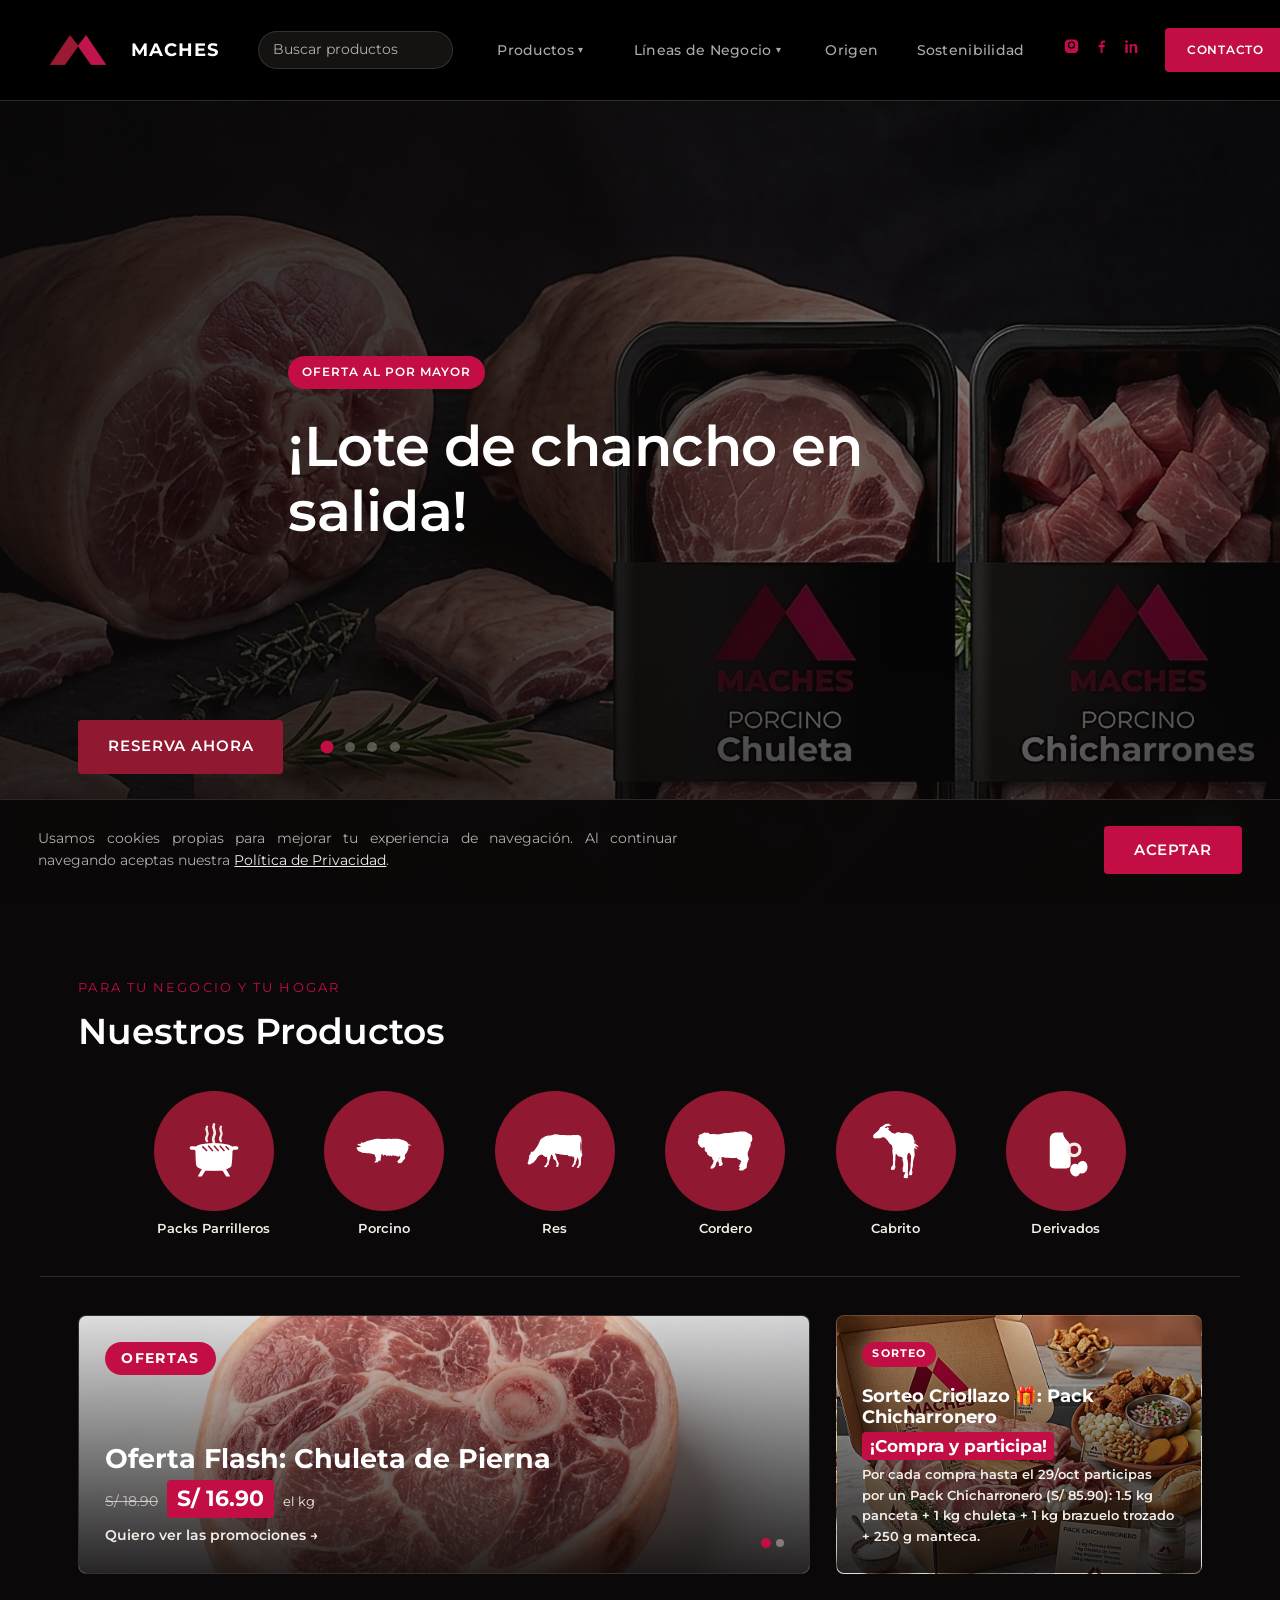
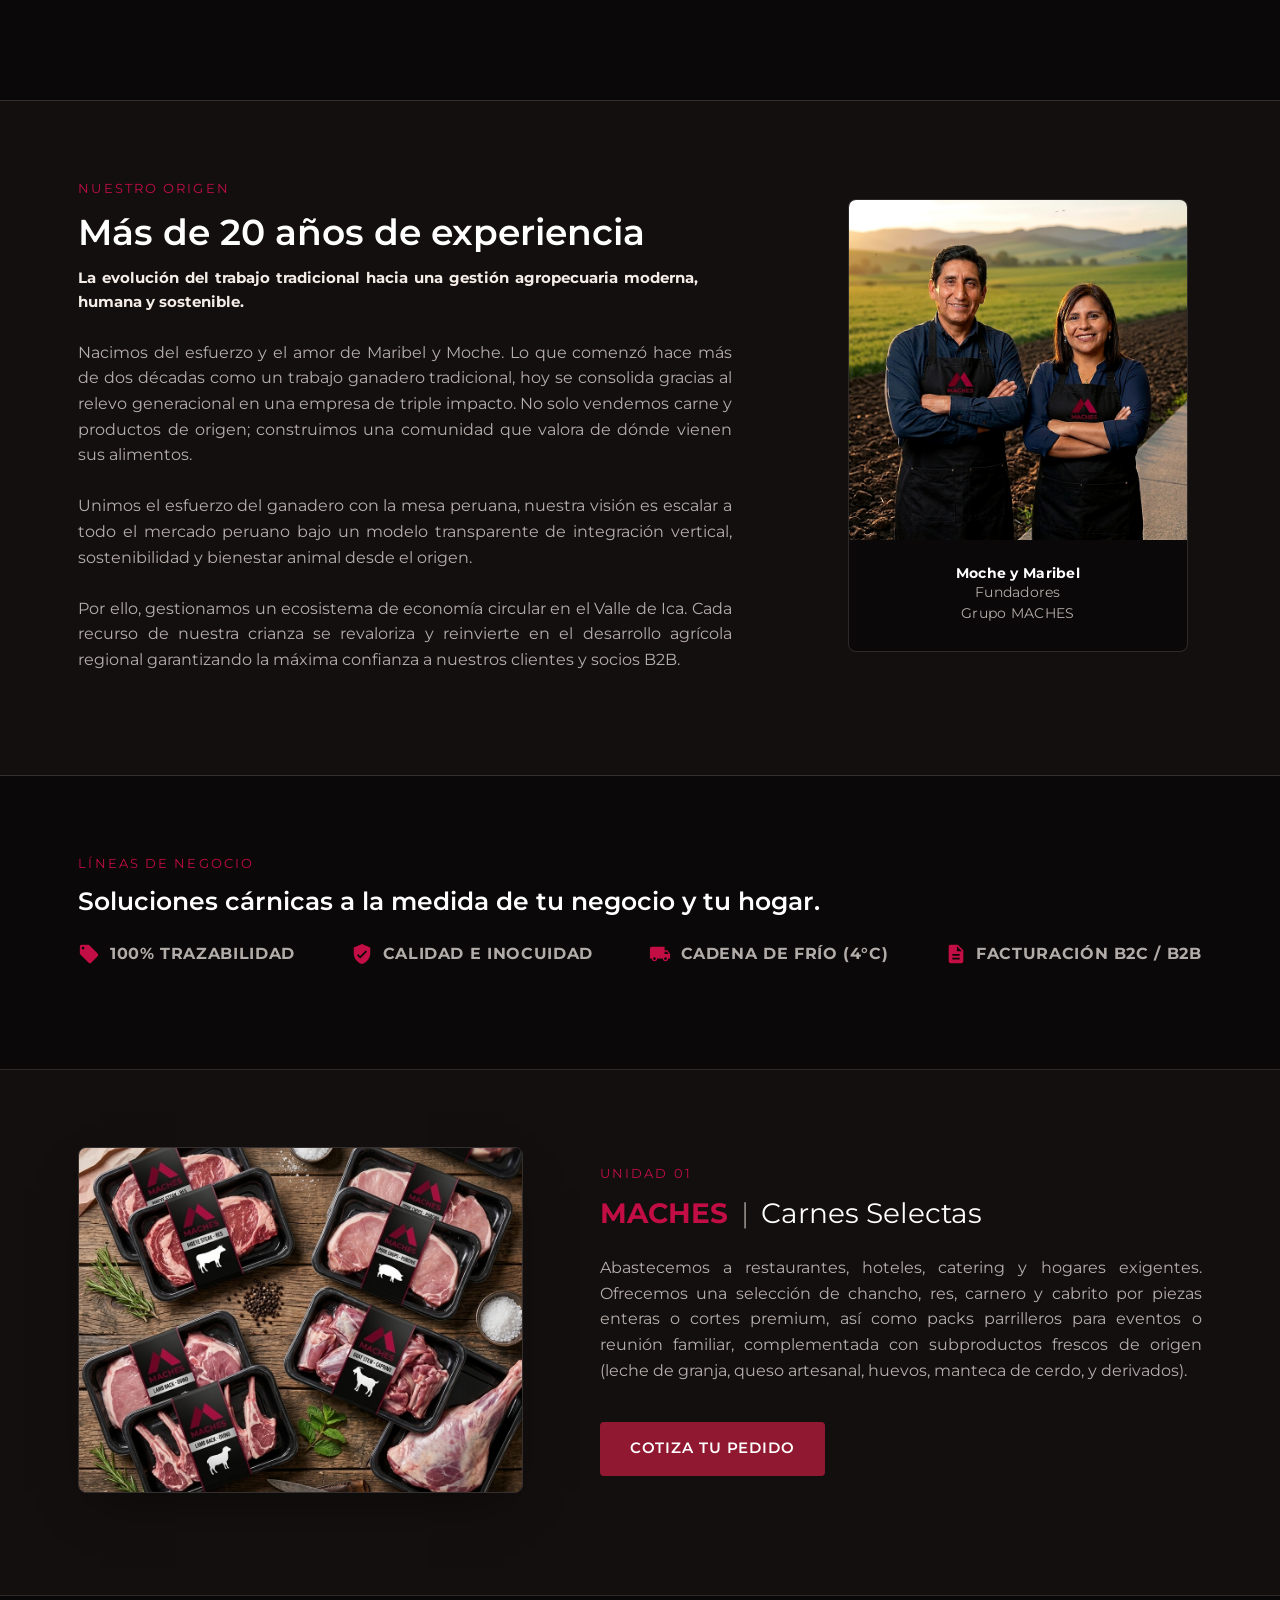
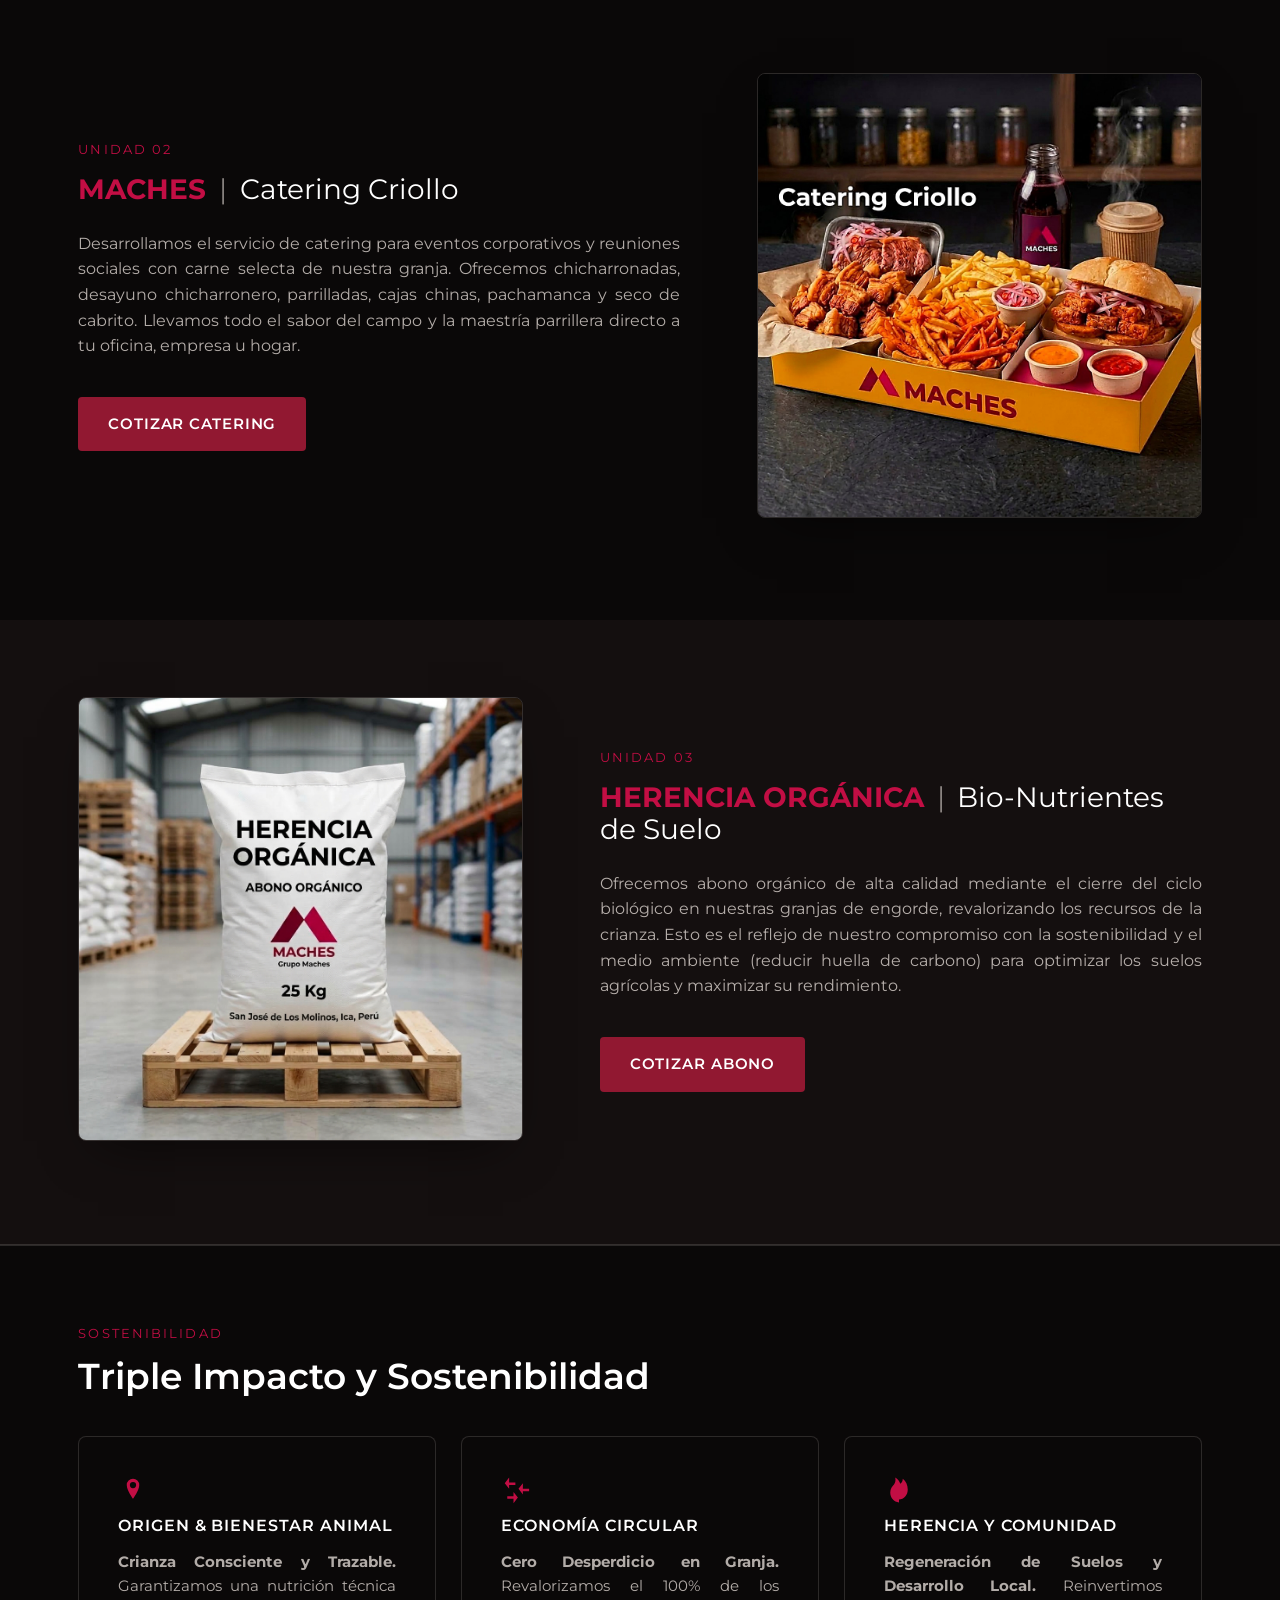
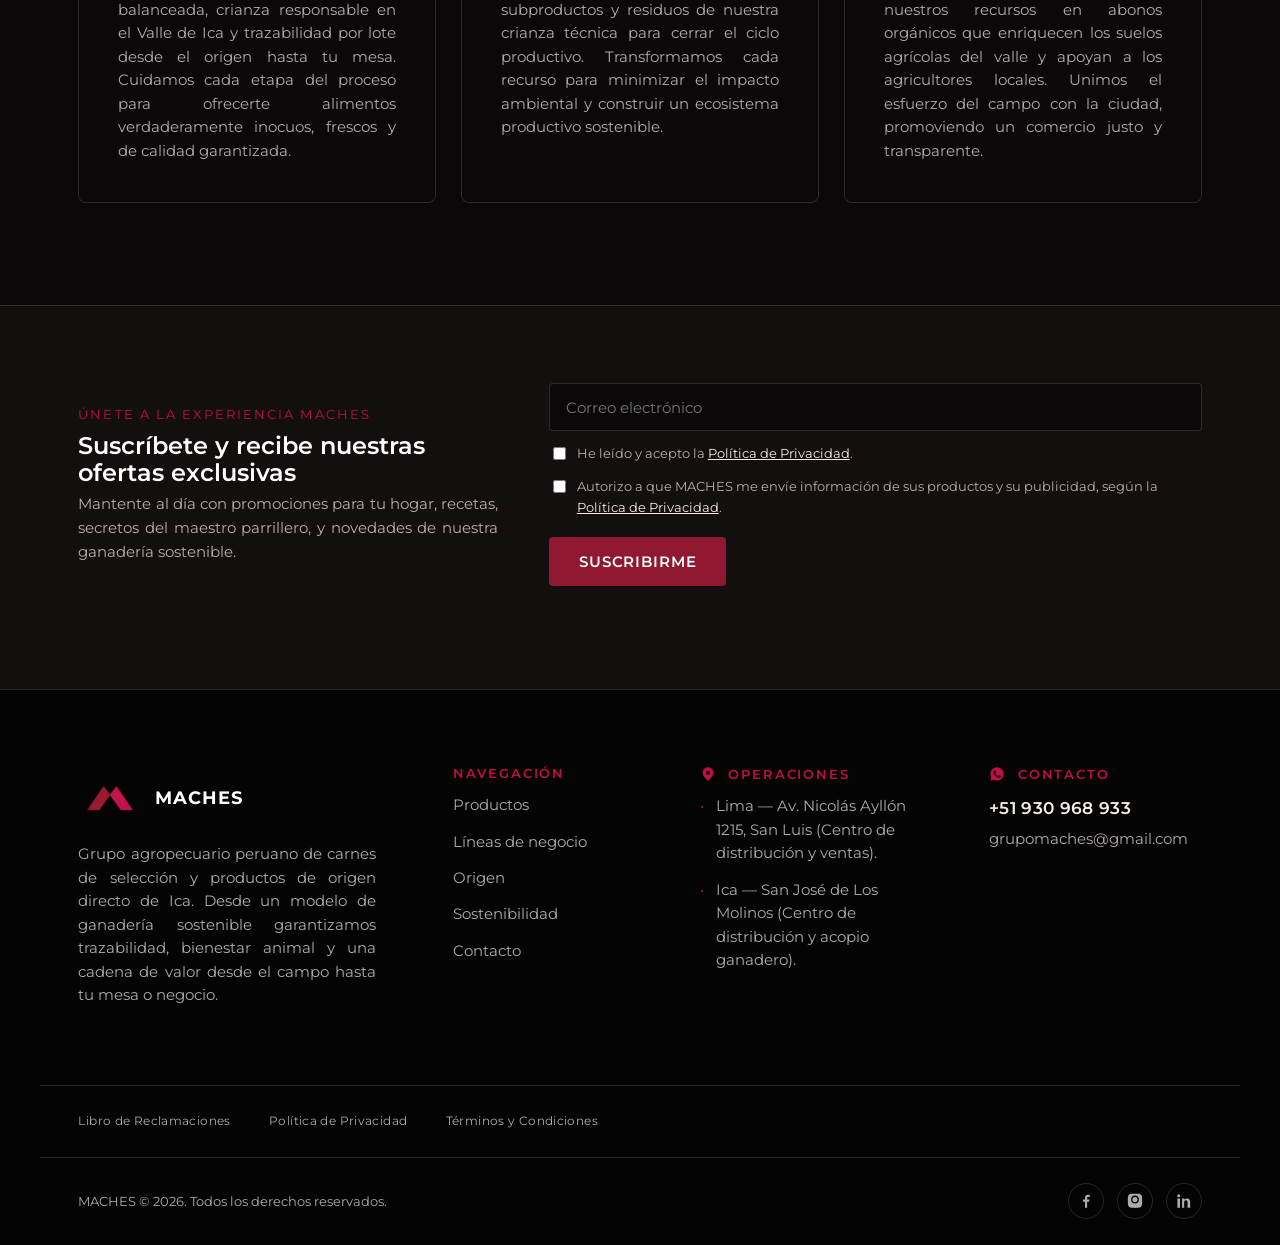
==== commit bac57ff3: "Oculta el precio hasta que llega el dato real del Sheet (sin mostrar el precio fijo del HTML) Envuel" ====
--- a/landing/index.html
+++ b/landing/index.html
@@ -502,7 +502,7 @@
         <article class="product-card" data-name="Pack Parrillero Familiar" data-id="101">
           <div class="product-img"><img src="assets/pack-parrillero-familiar.jpg" alt="Pack Parrillero Familiar MACHES" loading="lazy" width="500" height="500"></div>
           <h4 class="product-name">Pack Parrillero Familiar</h4>
-          <p class="product-price"><span class="product-price-label">Precio referencial:</span> S/ 152.90</p>
+          <p class="product-price"><span class="product-price-label">Precio referencial:</span> <span class="product-price-value">S/ 152.90</span></p>
           <p class="product-sale-note">Precio por menor</p>
           <p class="product-includes"><strong>Incluye:</strong> 1 kg Bife angosto, 1 kg Churrasco, 1 kg Chuleta de lomo, 1 kg Asado de tira, 500 g Chorizos.</p>
           <p class="product-uses"><strong>Usos recomendados:</strong> Parrilla de fin de semana, reuniones familiares.</p>
@@ -511,7 +511,7 @@
         <article class="product-card" data-name="Pack Chicharronero" data-id="102">
           <div class="product-img"><img src="assets/pack-chicharronero.jpg" alt="Pack Chicharronero MACHES" loading="lazy" width="500" height="500"></div>
           <h4 class="product-name">Pack Chicharronero</h4>
-          <p class="product-price"><span class="product-price-label">Precio referencial:</span> S/ 85.90</p>
+          <p class="product-price"><span class="product-price-label">Precio referencial:</span> <span class="product-price-value">S/ 85.90</span></p>
           <p class="product-sale-note">Precio por menor</p>
           <p class="product-includes"><strong>Incluye:</strong> 1.5 kg Panceta entera, 1 kg Chuleta de lomo, 1 kg Brazuelo trozado (ideal para chicharrón), 250 g Manteca de cerdo.</p>
           <p class="product-uses"><strong>Usos recomendados:</strong> Desayunos criollos, chicharrones, reuniones familiares.</p>
@@ -520,7 +520,7 @@
         <article class="product-card" data-name="Pack Caja China / Cilindro" data-id="103">
           <div class="product-img"><img src="assets/pack-caja-china.jpg" alt="Pack Caja China / Cilindro MACHES" loading="lazy" width="500" height="500"></div>
           <h4 class="product-name">Pack Caja China / Cilindro</h4>
-          <p class="product-price"><span class="product-price-label">Precio referencial:</span> S/ 111.90</p>
+          <p class="product-price"><span class="product-price-label">Precio referencial:</span> <span class="product-price-value">S/ 111.90</span></p>
           <p class="product-sale-note">Precio por menor</p>
           <p class="product-includes"><strong>Incluye:</strong> 2 kg Panceta entera (o Bondiola), 2 kg Costillar de cerdo, adobo artesanal y sazonador de cortesía.</p>
           <p class="product-uses"><strong>Usos recomendados:</strong> Eventos, cumpleaños, almuerzos especiales al horno, cilindro o caja china.</p>
@@ -529,7 +529,7 @@
         <article class="product-card" data-name="Pack Andino (Cordero y Cabrito)" data-id="104">
           <div class="product-img"><img src="assets/pack-andino.jpg" alt="Pack Andino (Cordero y Cabrito) MACHES" loading="lazy" width="500" height="500"></div>
           <h4 class="product-name">Pack Andino (Cordero y Cabrito)</h4>
-          <p class="product-price"><span class="product-price-label">Precio referencial:</span> S/ 81.90</p>
+          <p class="product-price"><span class="product-price-label">Precio referencial:</span> <span class="product-price-value">S/ 81.90</span></p>
           <p class="product-sale-note">Precio por menor</p>
           <p class="product-includes"><strong>Incluye:</strong> 1 kg Cordero trozado (ideal para pachamanca), 1 kg Seco de cabrito trozado, 500 g Chuletas de cordero.</p>
           <p class="product-uses"><strong>Usos recomendados:</strong> Almuerzos norteños, pachamancas o potajes tradicionales de fin de semana.</p>
@@ -538,7 +538,7 @@
         <article class="product-card" data-name="Pack Parrillero Pareja" data-id="105">
           <div class="product-img"><img src="assets/pack-parrillero-pareja.jpg" alt="Pack Parrillero Pareja MACHES" loading="lazy" width="500" height="500"></div>
           <h4 class="product-name">Pack Parrillero Pareja</h4>
-          <p class="product-price"><span class="product-price-label">Precio referencial:</span> S/ 68.90</p>
+          <p class="product-price"><span class="product-price-label">Precio referencial:</span> <span class="product-price-value">S/ 68.90</span></p>
           <p class="product-sale-note">Precio por menor</p>
           <p class="product-includes"><strong>Incluye:</strong> 500 g Bife ancho, 500 g Churrasco, 500 g Chuleta de lomo, 500 g Chorizos.</p>
           <p class="product-uses"><strong>Usos recomendados:</strong> Parrilla para 2–3 personas, cena o almuerzo de fin de semana.</p>
@@ -547,7 +547,7 @@
         <article class="product-card" data-name="Pack Semanal Guisero" data-id="106">
           <div class="product-img"><img src="assets/pack-semanal-guisero.jpg" alt="Pack Semanal Guisero MACHES" loading="lazy" width="500" height="500"></div>
           <h4 class="product-name">Pack Semanal Guisero</h4>
-          <p class="product-price"><span class="product-price-label">Precio referencial:</span> S/ 89.90</p>
+          <p class="product-price"><span class="product-price-label">Precio referencial:</span> <span class="product-price-value">S/ 89.90</span></p>
           <p class="product-sale-note">Precio por menor</p>
           <p class="product-includes"><strong>Incluye:</strong> 1 kg Posta de res, 1 kg Carne molida de res, 1 kg Chuleta de pierna, 1 kg Carne trozada de cerdo.</p>
           <p class="product-uses"><strong>Usos recomendados:</strong> Menú diario de la semana: guisos, estofados, milanesas, hamburguesas.</p>
@@ -556,7 +556,7 @@
         <article class="product-card" data-name="Pack Personalizado (a medida)" data-id="107">
           <div class="product-img"><img src="assets/pack-personalizado.jpg" alt="Pack Personalizado (a medida) MACHES" loading="lazy" width="500" height="500"></div>
           <h4 class="product-name">Pack Personalizado (a medida)</h4>
-          <p class="product-price"><span class="product-price-label">Precio referencial:</span> Según tu selección</p>
+          <p class="product-price"><span class="product-price-label">Precio referencial:</span> <span class="product-price-value">Según tu selección</span></p>
           <p class="product-sale-note">Precio por menor</p>
           <p class="product-includes">Arma tu pack combinando las carnes, cortes y derivados que prefieras directamente por nuestro WhatsApp.</p>
           <p class="product-uses"><strong>Usos recomendados:</strong> Pedidos especiales o gustos particulares.</p>
@@ -571,7 +571,7 @@
         <article class="product-card" data-name="Chuleta de lomo" data-id="301">
           <div class="product-img"><img src="assets/chuleta-de-lomo.jpg" alt="Chuleta de lomo MACHES" loading="lazy" width="500" height="500"></div>
           <h4 class="product-name">Chuleta de lomo</h4>
-          <p class="product-price"><span class="product-price-label">Precio referencial:</span> S/ 20.90 x kg</p>
+          <p class="product-price"><span class="product-price-label">Precio referencial:</span> <span class="product-price-value">S/ 20.90 x kg</span></p>
           <p class="product-sale-note">Precio por menor</p>
           <p class="product-uses"><strong>Usos recomendados:</strong> Parrilla, sartén, plancha.</p>
           <a class="btn btn-primary product-cta" data-whatsapp-product="Chuleta de lomo" href="#" target="_blank" rel="noopener">Cotizar</a>
@@ -579,7 +579,7 @@
         <article class="product-card" data-name="Chuleta de brazuelo" data-id="302">
           <div class="product-img"><img src="assets/chuleta-de-brazuelo.jpg" alt="Chuleta de brazuelo MACHES" loading="lazy" width="500" height="500"></div>
           <h4 class="product-name">Chuleta de brazuelo</h4>
-          <p class="product-price"><span class="product-price-label">Precio referencial:</span> S/ 19.50 x kg</p>
+          <p class="product-price"><span class="product-price-label">Precio referencial:</span> <span class="product-price-value">S/ 19.50 x kg</span></p>
           <p class="product-sale-note">Precio por menor</p>
           <p class="product-uses"><strong>Usos recomendados:</strong> Fritura casera, guisos rápidos.</p>
           <a class="btn btn-primary product-cta" data-whatsapp-product="Chuleta de brazuelo" href="#" target="_blank" rel="noopener">Cotizar</a>
@@ -587,7 +587,7 @@
         <article class="product-card" data-name="Chuleta de pierna" data-id="303">
           <div class="product-img"><img src="assets/chuleta-de-pierna.jpg" alt="Chuleta de pierna MACHES" loading="lazy" width="500" height="500"></div>
           <h4 class="product-name">Chuleta de pierna</h4>
-          <p class="product-price"><span class="product-price-label">Precio referencial:</span> S/ 18.90 x kg</p>
+          <p class="product-price"><span class="product-price-label">Precio referencial:</span> <span class="product-price-value">S/ 18.90 x kg</span></p>
           <p class="product-sale-note">Precio por menor</p>
           <p class="product-uses"><strong>Usos recomendados:</strong> Milanesas, menú diario.</p>
           <a class="btn btn-primary product-cta" data-whatsapp-product="Chuleta de pierna" href="#" target="_blank" rel="noopener">Cotizar</a>
@@ -595,7 +595,7 @@
         <article class="product-card" data-name="Panceta" data-id="304">
           <div class="product-img"><img src="assets/panceta.jpg" alt="Panceta MACHES" loading="lazy" width="500" height="500"></div>
           <h4 class="product-name">Panceta</h4>
-          <p class="product-price"><span class="product-price-label">Precio referencial:</span> S/ 29.90 x kg</p>
+          <p class="product-price"><span class="product-price-label">Precio referencial:</span> <span class="product-price-value">S/ 29.90 x kg</span></p>
           <p class="product-sale-note">Precio por menor</p>
           <p class="product-uses"><strong>Usos recomendados:</strong> Chicharrón crocante, caja china, cilindro.</p>
           <a class="btn btn-primary product-cta" data-whatsapp-product="Panceta" href="#" target="_blank" rel="noopener">Cotizar</a>
@@ -603,7 +603,7 @@
         <article class="product-card" data-name="Bondiola" data-id="305">
           <div class="product-img"><img src="assets/bondiola.jpg" alt="Bondiola MACHES" loading="lazy" width="500" height="500"></div>
           <h4 class="product-name">Bondiola</h4>
-          <p class="product-price"><span class="product-price-label">Precio referencial:</span> S/ 28.90 x kg</p>
+          <p class="product-price"><span class="product-price-label">Precio referencial:</span> <span class="product-price-value">S/ 28.90 x kg</span></p>
           <p class="product-sale-note">Precio por menor</p>
           <p class="product-uses"><strong>Usos recomendados:</strong> Asados, pulled pork, guisos.</p>
           <a class="btn btn-primary product-cta" data-whatsapp-product="Bondiola" href="#" target="_blank" rel="noopener">Cotizar</a>
@@ -611,7 +611,7 @@
         <article class="product-card" data-name="Costillar" data-id="306">
           <div class="product-img"><img src="assets/costillar.jpg" alt="Costillar MACHES" loading="lazy" width="500" height="500"></div>
           <h4 class="product-name">Costillar</h4>
-          <p class="product-price"><span class="product-price-label">Precio referencial:</span> S/ 30.90 x kg</p>
+          <p class="product-price"><span class="product-price-label">Precio referencial:</span> <span class="product-price-value">S/ 30.90 x kg</span></p>
           <p class="product-sale-note">Precio por menor</p>
           <p class="product-uses"><strong>Usos recomendados:</strong> Costillitas BBQ, horno, parrilla.</p>
           <a class="btn btn-primary product-cta" data-whatsapp-product="Costillar" href="#" target="_blank" rel="noopener">Cotizar</a>
@@ -619,7 +619,7 @@
         <article class="product-card" data-name="Lomo fino de cerdo" data-id="307">
           <div class="product-img"><img src="assets/lomo-fino-de-cerdo.jpg" alt="Lomo fino de cerdo MACHES" loading="lazy" width="500" height="500"></div>
           <h4 class="product-name">Lomo fino de cerdo</h4>
-          <p class="product-price"><span class="product-price-label">Precio referencial:</span> S/ 36.90 x kg</p>
+          <p class="product-price"><span class="product-price-label">Precio referencial:</span> <span class="product-price-value">S/ 36.90 x kg</span></p>
           <p class="product-sale-note">Precio por menor</p>
           <p class="product-uses"><strong>Usos recomendados:</strong> Lomo saltado, medallones finos.</p>
           <a class="btn btn-primary product-cta" data-whatsapp-product="Lomo fino de cerdo" href="#" target="_blank" rel="noopener">Cotizar</a>
@@ -627,7 +627,7 @@
         <article class="product-card" data-name="Carne trozada de cerdo" data-id="308">
           <div class="product-img"><img src="assets/carne-trozada-de-cerdo.jpg" alt="Carne trozada de cerdo MACHES" loading="lazy" width="500" height="500"></div>
           <h4 class="product-name">Carne trozada de cerdo</h4>
-          <p class="product-price"><span class="product-price-label">Precio referencial:</span> S/ 19.90 x kg</p>
+          <p class="product-price"><span class="product-price-label">Precio referencial:</span> <span class="product-price-value">S/ 19.90 x kg</span></p>
           <p class="product-sale-note">Precio por menor</p>
           <p class="product-uses"><strong>Usos recomendados:</strong> Secos, adobos, guisos.</p>
           <a class="btn btn-primary product-cta" data-whatsapp-product="Carne trozada de cerdo" href="#" target="_blank" rel="noopener">Cotizar</a>
@@ -635,7 +635,7 @@
         <article class="product-card" data-name="Patitas de cerdo" data-id="309">
           <div class="product-img"><img src="assets/patitas-de-cerdo.jpg" alt="Patitas de cerdo MACHES" loading="lazy" width="500" height="500"></div>
           <h4 class="product-name">Patitas de cerdo</h4>
-          <p class="product-price"><span class="product-price-label">Precio referencial:</span> S/ 12.00 x kg</p>
+          <p class="product-price"><span class="product-price-label">Precio referencial:</span> <span class="product-price-value">S/ 12.00 x kg</span></p>
           <p class="product-sale-note">Precio por menor</p>
           <p class="product-uses"><strong>Usos recomendados:</strong> Patitas con maní, caldos.</p>
           <a class="btn btn-primary product-cta" data-whatsapp-product="Patitas de cerdo" href="#" target="_blank" rel="noopener">Cotizar</a>
@@ -643,7 +643,7 @@
         <article class="product-card" data-name="Cabeza / Menudencias" data-id="310">
           <div class="product-img"><img src="assets/cabeza-menudencias.jpg" alt="Cabeza / Menudencias MACHES" loading="lazy" width="500" height="500"></div>
           <h4 class="product-name">Cabeza / Menudencias</h4>
-          <p class="product-price"><span class="product-price-label">Precio referencial:</span> S/ 10.00 x kg</p>
+          <p class="product-price"><span class="product-price-label">Precio referencial:</span> <span class="product-price-value">S/ 10.00 x kg</span></p>
           <p class="product-sale-note">Precio por menor</p>
           <p class="product-uses"><strong>Usos recomendados:</strong> Caldos, patasca, tamales.</p>
           <a class="btn btn-primary product-cta" data-whatsapp-product="Cabeza / Menudencias" href="#" target="_blank" rel="noopener">Cotizar</a>
@@ -651,7 +651,7 @@
         <article class="product-card" data-name="Pernil de cerdo (pierna entera)" data-id="311">
           <div class="product-img"><img src="assets/pernil-de-cerdo.jpg" alt="Pernil de cerdo (pierna entera) MACHES" loading="lazy" width="500" height="500"></div>
           <h4 class="product-name">Pernil de cerdo (pierna entera)</h4>
-          <p class="product-price"><span class="product-price-label">Precio referencial:</span> S/ 17.90 x kg</p>
+          <p class="product-price"><span class="product-price-label">Precio referencial:</span> <span class="product-price-value">S/ 17.90 x kg</span></p>
           <p class="product-sale-note">Precio por menor</p>
           <p class="product-uses"><strong>Usos recomendados:</strong> Horno, pernil, sándwich.</p>
           <a class="btn btn-primary product-cta" data-whatsapp-product="Pernil de cerdo (pierna entera)" href="#" target="_blank" rel="noopener">Cotizar</a>
@@ -659,7 +659,7 @@
         <article class="product-card" data-name="Lomo enrollado de cerdo" data-id="312">
           <div class="product-img"><img src="assets/lomo-enrollado-de-cerdo.jpg" alt="Lomo enrollado de cerdo MACHES" loading="lazy" width="500" height="500"></div>
           <h4 class="product-name">Lomo enrollado de cerdo</h4>
-          <p class="product-price"><span class="product-price-label">Precio referencial:</span> S/ 27.90 x kg</p>
+          <p class="product-price"><span class="product-price-label">Precio referencial:</span> <span class="product-price-value">S/ 27.90 x kg</span></p>
           <p class="product-sale-note">Precio por menor</p>
           <p class="product-uses"><strong>Usos recomendados:</strong> Horno, relleno, almuerzos especiales.</p>
           <a class="btn btn-primary product-cta" data-whatsapp-product="Lomo enrollado de cerdo" href="#" target="_blank" rel="noopener">Cotizar</a>
@@ -673,7 +673,7 @@
         <article class="product-card" data-name="Lomo fino" data-id="401">
           <div class="product-img"><img src="assets/lomo-fino.jpg" alt="Lomo fino MACHES" loading="lazy" width="500" height="500"></div>
           <h4 class="product-name">Lomo fino</h4>
-          <p class="product-price"><span class="product-price-label">Precio referencial:</span> S/ 84.90 x kg</p>
+          <p class="product-price"><span class="product-price-label">Precio referencial:</span> <span class="product-price-value">S/ 84.90 x kg</span></p>
           <p class="product-sale-note">Precio por menor</p>
           <p class="product-uses"><strong>Usos recomendados:</strong> Lomo saltado fino, medallones, chateaubriand.</p>
           <a class="btn btn-primary product-cta" data-whatsapp-product="Lomo fino" href="#" target="_blank" rel="noopener">Cotizar</a>
@@ -681,7 +681,7 @@
         <article class="product-card" data-name="Asado de tira" data-id="402">
           <div class="product-img"><img src="assets/asado-de-tira.jpg" alt="Asado de tira MACHES" loading="lazy" width="500" height="500"></div>
           <h4 class="product-name">Asado de tira</h4>
-          <p class="product-price"><span class="product-price-label">Precio referencial:</span> S/ 39.90 x kg</p>
+          <p class="product-price"><span class="product-price-label">Precio referencial:</span> <span class="product-price-value">S/ 39.90 x kg</span></p>
           <p class="product-sale-note">Precio por menor</p>
           <p class="product-uses"><strong>Usos recomendados:</strong> Parrilla, anticuchos, sancochado.</p>
           <a class="btn btn-primary product-cta" data-whatsapp-product="Asado de tira" href="#" target="_blank" rel="noopener">Cotizar</a>
@@ -689,7 +689,7 @@
         <article class="product-card" data-name="Bife ancho" data-id="403">
           <div class="product-img"><img src="assets/bife-ancho.jpg" alt="Bife ancho MACHES" loading="lazy" width="500" height="500"></div>
           <h4 class="product-name">Bife ancho</h4>
-          <p class="product-price"><span class="product-price-label">Precio referencial:</span> S/ 54.90 x kg</p>
+          <p class="product-price"><span class="product-price-label">Precio referencial:</span> <span class="product-price-value">S/ 54.90 x kg</span></p>
           <p class="product-sale-note">Precio por menor</p>
           <p class="product-uses"><strong>Usos recomendados:</strong> Cortes parrilleros, plancha.</p>
           <a class="btn btn-primary product-cta" data-whatsapp-product="Bife ancho" href="#" target="_blank" rel="noopener">Cotizar</a>
@@ -697,7 +697,7 @@
         <article class="product-card" data-name="Bife angosto" data-id="404">
           <div class="product-img"><img src="assets/bife-angosto.jpg" alt="Bife angosto MACHES" loading="lazy" width="500" height="500"></div>
           <h4 class="product-name">Bife angosto</h4>
-          <p class="product-price"><span class="product-price-label">Precio referencial:</span> S/ 56.90 x kg</p>
+          <p class="product-price"><span class="product-price-label">Precio referencial:</span> <span class="product-price-value">S/ 56.90 x kg</span></p>
           <p class="product-sale-note">Precio por menor</p>
           <p class="product-uses"><strong>Usos recomendados:</strong> Cortes parrilleros, plancha.</p>
           <a class="btn btn-primary product-cta" data-whatsapp-product="Bife angosto" href="#" target="_blank" rel="noopener">Cotizar</a>
@@ -705,7 +705,7 @@
         <article class="product-card" data-name="Picaña" data-id="405">
           <div class="product-img"><img src="assets/picana.jpg" alt="Picaña MACHES" loading="lazy" width="500" height="500"></div>
           <h4 class="product-name">Picaña</h4>
-          <p class="product-price"><span class="product-price-label">Precio referencial:</span> S/ 64.90 x kg</p>
+          <p class="product-price"><span class="product-price-label">Precio referencial:</span> <span class="product-price-value">S/ 64.90 x kg</span></p>
           <p class="product-sale-note">Precio por menor</p>
           <p class="product-uses"><strong>Usos recomendados:</strong> Parrilla, horno, espada.</p>
           <a class="btn btn-primary product-cta" data-whatsapp-product="Picaña" href="#" target="_blank" rel="noopener">Cotizar</a>
@@ -713,7 +713,7 @@
         <article class="product-card" data-name="Churrasco" data-id="406">
           <div class="product-img"><img src="assets/churrasco.jpg" alt="Churrasco MACHES" loading="lazy" width="500" height="500"></div>
           <h4 class="product-name">Churrasco</h4>
-          <p class="product-price"><span class="product-price-label">Precio referencial:</span> S/ 31.90 x kg</p>
+          <p class="product-price"><span class="product-price-label">Precio referencial:</span> <span class="product-price-value">S/ 31.90 x kg</span></p>
           <p class="product-sale-note">Precio por menor</p>
           <p class="product-uses"><strong>Usos recomendados:</strong> Bistec a la plancha, apanados.</p>
           <a class="btn btn-primary product-cta" data-whatsapp-product="Churrasco" href="#" target="_blank" rel="noopener">Cotizar</a>
@@ -721,7 +721,7 @@
         <article class="product-card" data-name="Ossobuco" data-id="407">
           <div class="product-img"><img src="assets/ossobuco.jpg" alt="Ossobuco MACHES" loading="lazy" width="500" height="500"></div>
           <h4 class="product-name">Ossobuco</h4>
-          <p class="product-price"><span class="product-price-label">Precio referencial:</span> S/ 24.00 x kg</p>
+          <p class="product-price"><span class="product-price-label">Precio referencial:</span> <span class="product-price-value">S/ 24.00 x kg</span></p>
           <p class="product-sale-note">Precio por menor</p>
           <p class="product-uses"><strong>Usos recomendados:</strong> Guisos de larga cocción, sopas concentradas.</p>
           <a class="btn btn-primary product-cta" data-whatsapp-product="Ossobuco" href="#" target="_blank" rel="noopener">Cotizar</a>
@@ -729,7 +729,7 @@
         <article class="product-card" data-name="Carne molida de res" data-id="408">
           <div class="product-img"><img src="assets/carne-molida-de-res.jpg" alt="Carne molida de res MACHES" loading="lazy" width="500" height="500"></div>
           <h4 class="product-name">Carne molida de res</h4>
-          <p class="product-price"><span class="product-price-label">Precio referencial:</span> S/ 26.00 x kg</p>
+          <p class="product-price"><span class="product-price-label">Precio referencial:</span> <span class="product-price-value">S/ 26.00 x kg</span></p>
           <p class="product-sale-note">Precio por menor</p>
           <p class="product-uses"><strong>Usos recomendados:</strong> Hamburguesas caseras, pasta boloñesa, albóndigas.</p>
           <a class="btn btn-primary product-cta" data-whatsapp-product="Carne molida de res" href="#" target="_blank" rel="noopener">Cotizar</a>
@@ -737,7 +737,7 @@
         <article class="product-card" data-name="Hígado de res" data-id="409">
           <div class="product-img"><img src="assets/higado-de-res.jpg" alt="Hígado de res MACHES" loading="lazy" width="500" height="500"></div>
           <h4 class="product-name">Hígado de res</h4>
-          <p class="product-price"><span class="product-price-label">Precio referencial:</span> S/ 12.00 x kg</p>
+          <p class="product-price"><span class="product-price-label">Precio referencial:</span> <span class="product-price-value">S/ 12.00 x kg</span></p>
           <p class="product-sale-note">Precio por menor</p>
           <p class="product-uses"><strong>Usos recomendados:</strong> Hígado frito, guisos.</p>
           <a class="btn btn-primary product-cta" data-whatsapp-product="Hígado de res" href="#" target="_blank" rel="noopener">Cotizar</a>
@@ -745,7 +745,7 @@
         <article class="product-card" data-name="Mondongo de res" data-id="410">
           <div class="product-img"><img src="assets/mondongo-de-res.jpg" alt="Mondongo de res MACHES" loading="lazy" width="500" height="500"></div>
           <h4 class="product-name">Mondongo de res</h4>
-          <p class="product-price"><span class="product-price-label">Precio referencial:</span> S/ 15.00 x kg</p>
+          <p class="product-price"><span class="product-price-label">Precio referencial:</span> <span class="product-price-value">S/ 15.00 x kg</span></p>
           <p class="product-sale-note">Precio por menor</p>
           <p class="product-uses"><strong>Usos recomendados:</strong> Cau cau, mondongo al italiano.</p>
           <a class="btn btn-primary product-cta" data-whatsapp-product="Mondongo de res" href="#" target="_blank" rel="noopener">Cotizar</a>
@@ -753,7 +753,7 @@
         <article class="product-card" data-name="Bofe de res" data-id="411">
           <div class="product-img"><img src="assets/bofe-de-res.jpg" alt="Bofe de res MACHES" loading="lazy" width="500" height="500"></div>
           <h4 class="product-name">Bofe de res</h4>
-          <p class="product-price"><span class="product-price-label">Precio referencial:</span> S/ 15.00 x kg</p>
+          <p class="product-price"><span class="product-price-label">Precio referencial:</span> <span class="product-price-value">S/ 15.00 x kg</span></p>
           <p class="product-sale-note">Precio por menor</p>
           <p class="product-uses"><strong>Usos recomendados:</strong> Bofe frito, guisos.</p>
           <a class="btn btn-primary product-cta" data-whatsapp-product="Bofe de res" href="#" target="_blank" rel="noopener">Cotizar</a>
@@ -761,7 +761,7 @@
         <article class="product-card" data-name="Entraña" data-id="412">
           <div class="product-img"><img src="assets/entrana.jpg" alt="Entraña MACHES" loading="lazy" width="500" height="500"></div>
           <h4 class="product-name">Entraña</h4>
-          <p class="product-price"><span class="product-price-label">Precio referencial:</span> S/ 49.90 x kg</p>
+          <p class="product-price"><span class="product-price-label">Precio referencial:</span> <span class="product-price-value">S/ 49.90 x kg</span></p>
           <p class="product-sale-note">Precio por menor</p>
           <p class="product-uses"><strong>Usos recomendados:</strong> Parrilla, plancha.</p>
           <a class="btn btn-primary product-cta" data-whatsapp-product="Entraña" href="#" target="_blank" rel="noopener">Cotizar</a>
@@ -769,7 +769,7 @@
         <article class="product-card" data-name="Colita de cuadril" data-id="413">
           <div class="product-img"><img src="assets/colita-de-cuadril.jpg" alt="Colita de cuadril MACHES" loading="lazy" width="500" height="500"></div>
           <h4 class="product-name">Colita de cuadril</h4>
-          <p class="product-price"><span class="product-price-label">Precio referencial:</span> S/ 44.90 x kg</p>
+          <p class="product-price"><span class="product-price-label">Precio referencial:</span> <span class="product-price-value">S/ 44.90 x kg</span></p>
           <p class="product-sale-note">Precio por menor</p>
           <p class="product-uses"><strong>Usos recomendados:</strong> Parrilla, horno.</p>
           <a class="btn btn-primary product-cta" data-whatsapp-product="Colita de cuadril" href="#" target="_blank" rel="noopener">Cotizar</a>
@@ -777,7 +777,7 @@
         <article class="product-card" data-name="Corazón de res" data-id="414">
           <div class="product-img"><img src="assets/corazon-de-res.jpg" alt="Corazón de res MACHES" loading="lazy" width="500" height="500"></div>
           <h4 class="product-name">Corazón de res</h4>
-          <p class="product-price"><span class="product-price-label">Precio referencial:</span> S/ 19.90 x kg</p>
+          <p class="product-price"><span class="product-price-label">Precio referencial:</span> <span class="product-price-value">S/ 19.90 x kg</span></p>
           <p class="product-sale-note">Precio por menor</p>
           <p class="product-uses"><strong>Usos recomendados:</strong> Anticuchos.</p>
           <a class="btn btn-primary product-cta" data-whatsapp-product="Corazón de res" href="#" target="_blank" rel="noopener">Cotizar</a>
@@ -785,7 +785,7 @@
         <article class="product-card" data-name="Posta de res" data-id="415">
           <div class="product-img"><img src="assets/posta-de-res.jpg" alt="Posta de res MACHES" loading="lazy" width="500" height="500"></div>
           <h4 class="product-name">Posta de res</h4>
-          <p class="product-price"><span class="product-price-label">Precio referencial:</span> S/ 32.90 x kg</p>
+          <p class="product-price"><span class="product-price-label">Precio referencial:</span> <span class="product-price-value">S/ 32.90 x kg</span></p>
           <p class="product-sale-note">Precio por menor</p>
           <p class="product-uses"><strong>Usos recomendados:</strong> Guisos, estofados, milanesas.</p>
           <a class="btn btn-primary product-cta" data-whatsapp-product="Posta de res" href="#" target="_blank" rel="noopener">Cotizar</a>
@@ -799,7 +799,7 @@
         <article class="product-card" data-name="Chuletas de cordero" data-id="501">
           <div class="product-img"><img src="assets/chuletas-de-cordero.jpg" alt="Chuletas de cordero MACHES" loading="lazy" width="500" height="500"></div>
           <h4 class="product-name">Chuletas de cordero</h4>
-          <p class="product-price"><span class="product-price-label">Precio referencial:</span> S/ 42.00 x kg</p>
+          <p class="product-price"><span class="product-price-label">Precio referencial:</span> <span class="product-price-value">S/ 42.00 x kg</span></p>
           <p class="product-sale-note">Precio por menor</p>
           <p class="product-uses"><strong>Usos recomendados:</strong> Parrilla fina, sartén con hierbas.</p>
           <a class="btn btn-primary product-cta" data-whatsapp-product="Chuletas de cordero" href="#" target="_blank" rel="noopener">Cotizar</a>
@@ -807,7 +807,7 @@
         <article class="product-card" data-name="Cordero trozado" data-id="502">
           <div class="product-img"><img src="assets/cordero-trozado.jpg" alt="Cordero trozado MACHES" loading="lazy" width="500" height="500"></div>
           <h4 class="product-name">Cordero trozado</h4>
-          <p class="product-price"><span class="product-price-label">Precio referencial:</span> S/ 35.00 x kg</p>
+          <p class="product-price"><span class="product-price-label">Precio referencial:</span> <span class="product-price-value">S/ 35.00 x kg</span></p>
           <p class="product-sale-note">Precio por menor</p>
           <p class="product-uses"><strong>Usos recomendados:</strong> Seco de cordero norteño, pachamanca, guisos.</p>
           <a class="btn btn-primary product-cta" data-whatsapp-product="Cordero trozado" href="#" target="_blank" rel="noopener">Cotizar</a>
@@ -815,7 +815,7 @@
         <article class="product-card" data-name="Costillar de cordero" data-id="503">
           <div class="product-img"><img src="assets/costillar-de-cordero.jpg" alt="Costillar de cordero MACHES" loading="lazy" width="500" height="500"></div>
           <h4 class="product-name">Costillar de cordero</h4>
-          <p class="product-price"><span class="product-price-label">Precio referencial:</span> S/ 40.00 x kg</p>
+          <p class="product-price"><span class="product-price-label">Precio referencial:</span> <span class="product-price-value">S/ 40.00 x kg</span></p>
           <p class="product-sale-note">Precio por menor</p>
           <p class="product-uses"><strong>Usos recomendados:</strong> Parrilla, horno lento.</p>
           <a class="btn btn-primary product-cta" data-whatsapp-product="Costillar de cordero" href="#" target="_blank" rel="noopener">Cotizar</a>
@@ -823,7 +823,7 @@
         <article class="product-card" data-name="Pierna de cordero" data-id="504">
           <div class="product-img"><img src="assets/pierna-de-cordero.jpg" alt="Pierna de cordero MACHES" loading="lazy" width="500" height="500"></div>
           <h4 class="product-name">Pierna de cordero</h4>
-          <p class="product-price"><span class="product-price-label">Precio referencial:</span> S/ 38.00 x kg</p>
+          <p class="product-price"><span class="product-price-label">Precio referencial:</span> <span class="product-price-value">S/ 38.00 x kg</span></p>
           <p class="product-sale-note">Precio por menor</p>
           <p class="product-uses"><strong>Usos recomendados:</strong> Pierna al horno.</p>
           <a class="btn btn-primary product-cta" data-whatsapp-product="Pierna de cordero" href="#" target="_blank" rel="noopener">Cotizar</a>
@@ -831,7 +831,7 @@
         <article class="product-card" data-name="Brazo de cordero" data-id="505">
           <div class="product-img"><img src="assets/brazo-de-cordero.jpg" alt="Brazo de cordero MACHES" loading="lazy" width="500" height="500"></div>
           <h4 class="product-name">Brazo de cordero</h4>
-          <p class="product-price"><span class="product-price-label">Precio referencial:</span> S/ 38.00 x kg</p>
+          <p class="product-price"><span class="product-price-label">Precio referencial:</span> <span class="product-price-value">S/ 38.00 x kg</span></p>
           <p class="product-sale-note">Precio por menor</p>
           <p class="product-uses"><strong>Usos recomendados:</strong> Brazo al horno.</p>
           <a class="btn btn-primary product-cta" data-whatsapp-product="Brazo de cordero" href="#" target="_blank" rel="noopener">Cotizar</a>
@@ -839,7 +839,7 @@
         <article class="product-card" data-name="Cabeza y patas de cordero" data-id="506">
           <div class="product-img"><img src="assets/cabeza-y-patas-de-cordero.jpg" alt="Cabeza y patas de cordero MACHES" loading="lazy" width="500" height="500"></div>
           <h4 class="product-name">Cabeza y patas de cordero</h4>
-          <p class="product-price"><span class="product-price-label">Precio referencial:</span> S/ 25.00 x kg</p>
+          <p class="product-price"><span class="product-price-label">Precio referencial:</span> <span class="product-price-value">S/ 25.00 x kg</span></p>
           <p class="product-sale-note">Precio por menor</p>
           <p class="product-uses"><strong>Usos recomendados:</strong> Caldo de cabeza, sancochado.</p>
           <a class="btn btn-primary product-cta" data-whatsapp-product="Cabeza y patas de cordero" href="#" target="_blank" rel="noopener">Cotizar</a>
@@ -847,7 +847,7 @@
         <article class="product-card" data-name="Cordero entero (pedido anticipado)" data-id="507">
           <div class="product-img"><img src="assets/cordero-entero.jpg" alt="Cordero entero (pedido anticipado) MACHES" loading="lazy" width="500" height="500"></div>
           <h4 class="product-name">Cordero entero (pedido anticipado)</h4>
-          <p class="product-price"><span class="product-price-label">Precio referencial:</span> S/ 33.00 x kg</p>
+          <p class="product-price"><span class="product-price-label">Precio referencial:</span> <span class="product-price-value">S/ 33.00 x kg</span></p>
           <p class="product-sale-note">Precio por menor</p>
           <p class="product-uses"><strong>Usos recomendados:</strong> Eventos, pachamanca, horno.</p>
           <a class="btn btn-primary product-cta" data-whatsapp-product="Cordero entero (pedido anticipado)" href="#" target="_blank" rel="noopener">Cotizar</a>
@@ -861,7 +861,7 @@
         <article class="product-card" data-name="Cabrito trozado" data-id="601">
           <div class="product-img"><img src="assets/cabrito-trozado.jpg" alt="Cabrito trozado MACHES" loading="lazy" width="500" height="500"></div>
           <h4 class="product-name">Cabrito trozado</h4>
-          <p class="product-price"><span class="product-price-label">Precio referencial:</span> S/ 30.00 x kg</p>
+          <p class="product-price"><span class="product-price-label">Precio referencial:</span> <span class="product-price-value">S/ 30.00 x kg</span></p>
           <p class="product-sale-note">Precio por menor</p>
           <p class="product-uses"><strong>Usos recomendados:</strong> Seco de cabrito a la norteña.</p>
           <a class="btn btn-primary product-cta" data-whatsapp-product="Cabrito trozado" href="#" target="_blank" rel="noopener">Cotizar</a>
@@ -869,7 +869,7 @@
         <article class="product-card" data-name="Pierna de cabrito" data-id="602">
           <div class="product-img"><img src="assets/pierna-de-cabrito.jpg" alt="Pierna de cabrito MACHES" loading="lazy" width="500" height="500"></div>
           <h4 class="product-name">Pierna de cabrito</h4>
-          <p class="product-price"><span class="product-price-label">Precio referencial:</span> S/ 35.00 x kg</p>
+          <p class="product-price"><span class="product-price-label">Precio referencial:</span> <span class="product-price-value">S/ 35.00 x kg</span></p>
           <p class="product-sale-note">Precio por menor</p>
           <p class="product-uses"><strong>Usos recomendados:</strong> Cabrito al horno, pachamanca.</p>
           <a class="btn btn-primary product-cta" data-whatsapp-product="Pierna de cabrito" href="#" target="_blank" rel="noopener">Cotizar</a>
@@ -877,7 +877,7 @@
         <article class="product-card" data-name="Brazuelo de cabrito" data-id="603">
           <div class="product-img"><img src="assets/brazuelo-de-cabrito.jpg" alt="Brazuelo de cabrito MACHES" loading="lazy" width="500" height="500"></div>
           <h4 class="product-name">Brazuelo de cabrito</h4>
-          <p class="product-price"><span class="product-price-label">Precio referencial:</span> S/ 32.00 x kg</p>
+          <p class="product-price"><span class="product-price-label">Precio referencial:</span> <span class="product-price-value">S/ 32.00 x kg</span></p>
           <p class="product-sale-note">Precio por menor</p>
           <p class="product-uses"><strong>Usos recomendados:</strong> Cabrito al horno, pachamanca.</p>
           <a class="btn btn-primary product-cta" data-whatsapp-product="Brazuelo de cabrito" href="#" target="_blank" rel="noopener">Cotizar</a>
@@ -885,7 +885,7 @@
         <article class="product-card" data-name="Costillar de cabrito" data-id="604">
           <div class="product-img"><img src="assets/costillar-de-cabrito.jpg" alt="Costillar de cabrito MACHES" loading="lazy" width="500" height="500"></div>
           <h4 class="product-name">Costillar de cabrito</h4>
-          <p class="product-price"><span class="product-price-label">Precio referencial:</span> S/ 30.00 x kg</p>
+          <p class="product-price"><span class="product-price-label">Precio referencial:</span> <span class="product-price-value">S/ 30.00 x kg</span></p>
           <p class="product-sale-note">Precio por menor</p>
           <p class="product-uses"><strong>Usos recomendados:</strong> Parrilla, guisos.</p>
           <a class="btn btn-primary product-cta" data-whatsapp-product="Costillar de cabrito" href="#" target="_blank" rel="noopener">Cotizar</a>
@@ -893,7 +893,7 @@
         <article class="product-card" data-name="Cabrito entero (pedido anticipado)" data-id="605">
           <div class="product-img"><img src="assets/cabrito-entero.jpg" alt="Cabrito entero (pedido anticipado) MACHES" loading="lazy" width="500" height="500"></div>
           <h4 class="product-name">Cabrito entero (pedido anticipado)</h4>
-          <p class="product-price"><span class="product-price-label">Precio referencial:</span> S/ 28.00 x kg</p>
+          <p class="product-price"><span class="product-price-label">Precio referencial:</span> <span class="product-price-value">S/ 28.00 x kg</span></p>
           <p class="product-sale-note">Precio por menor</p>
           <p class="product-uses"><strong>Usos recomendados:</strong> Eventos, cabrito al horno, pachamanca.</p>
           <a class="btn btn-primary product-cta" data-whatsapp-product="Cabrito entero (pedido anticipado)" href="#" target="_blank" rel="noopener">Cotizar</a>
@@ -907,7 +907,7 @@
         <article class="product-card" data-name="Chorizo parrillero artesanal" data-id="701">
           <div class="product-img"><img src="assets/chorizo-parrillero-artesanal.jpg" alt="Chorizo parrillero artesanal MACHES" loading="lazy" width="500" height="500"></div>
           <h4 class="product-name">Chorizo parrillero artesanal</h4>
-          <p class="product-price"><span class="product-price-label">Precio referencial:</span> S/ 20.90 el paquete (500 g)</p>
+          <p class="product-price"><span class="product-price-label">Precio referencial:</span> <span class="product-price-value">S/ 20.90 el paquete (500 g)</span></p>
           <p class="product-sale-note">Precio por menor</p>
           <p class="product-uses"><strong>Usos recomendados:</strong> Parrillas, piqueos, choripán.</p>
           <a class="btn btn-primary product-cta" data-whatsapp-product="Chorizo parrillero artesanal" href="#" target="_blank" rel="noopener">Cotizar</a>
@@ -915,7 +915,7 @@
         <article class="product-card" data-name="HAMBURGUESA ARTESANAL MACHES" data-id="702">
           <div class="product-img"><img src="assets/hamburguesa-artesanal-maches.jpg" alt="HAMBURGUESA ARTESANAL MACHES" loading="lazy" width="500" height="500"></div>
           <h4 class="product-name">HAMBURGUESA ARTESANAL MACHES</h4>
-          <p class="product-price"><span class="product-price-label">Precio referencial:</span> S/ 24.90 el paquete (4 und x 125 g)</p>
+          <p class="product-price"><span class="product-price-label">Precio referencial:</span> <span class="product-price-value">S/ 24.90 el paquete (4 und x 125 g)</span></p>
           <p class="product-sale-note">Precio por menor</p>
           <p class="product-uses"><strong>Usos recomendados:</strong> Hamburguesas a la plancha.</p>
           <a class="btn btn-primary product-cta" data-whatsapp-product="HAMBURGUESA ARTESANAL MACHES" href="#" target="_blank" rel="noopener">Cotizar</a>
@@ -923,7 +923,7 @@
         <article class="product-card" data-name="Manteca de cerdo" data-id="703">
           <div class="product-img"><img src="assets/manteca-de-cerdo.jpg" alt="Manteca de cerdo MACHES" loading="lazy" width="500" height="500"></div>
           <h4 class="product-name">Manteca de cerdo</h4>
-          <p class="product-price"><span class="product-price-label">Precio referencial:</span> S/ 15.00 el frasco (500 g)</p>
+          <p class="product-price"><span class="product-price-label">Precio referencial:</span> <span class="product-price-value">S/ 15.00 el frasco (500 g)</span></p>
           <p class="product-sale-note">Precio por menor</p>
           <p class="product-uses"><strong>Usos recomendados:</strong> Frituras tradicionales, repostería, tamales.</p>
           <a class="btn btn-primary product-cta" data-whatsapp-product="Manteca de cerdo" href="#" target="_blank" rel="noopener">Cotizar</a>
@@ -931,7 +931,7 @@
         <article class="product-card" data-name="Huevos de granja" data-id="704">
           <div class="product-img"><img src="assets/huevos-de-granja.jpg" alt="Huevos de granja MACHES" loading="lazy" width="500" height="500"></div>
           <h4 class="product-name">Huevos de granja</h4>
-          <p class="product-price"><span class="product-price-label">Precio referencial:</span> S/ 17.50 el maple (30 und)</p>
+          <p class="product-price"><span class="product-price-label">Precio referencial:</span> <span class="product-price-value">S/ 17.50 el maple (30 und)</span></p>
           <p class="product-sale-note">Precio por menor</p>
           <p class="product-uses"><strong>Usos recomendados:</strong> Desayunos, repostería, cocina diaria.</p>
           <a class="btn btn-primary product-cta" data-whatsapp-product="Huevos de granja" href="#" target="_blank" rel="noopener">Cotizar</a>
@@ -939,7 +939,7 @@
         <article class="product-card" data-name="Leche de granja" data-id="705">
           <div class="product-img"><img src="assets/leche-de-granja.jpg" alt="Leche de granja MACHES" loading="lazy" width="500" height="500"></div>
           <h4 class="product-name">Leche de granja</h4>
-          <p class="product-price"><span class="product-price-label">Precio referencial:</span> S/ 7.00 el litro</p>
+          <p class="product-price"><span class="product-price-label">Precio referencial:</span> <span class="product-price-value">S/ 7.00 el litro</span></p>
           <p class="product-sale-note">Precio por menor</p>
           <p class="product-uses"><strong>Usos recomendados:</strong> Desayunos, postres artesanales.</p>
           <a class="btn btn-primary product-cta" data-whatsapp-product="Leche de granja" href="#" target="_blank" rel="noopener">Cotizar</a>
@@ -947,7 +947,7 @@
         <article class="product-card" data-name="Queso artesanal" data-id="706">
           <div class="product-img"><img src="assets/queso-artesanal.jpg" alt="Queso artesanal MACHES" loading="lazy" width="500" height="500"></div>
           <h4 class="product-name">Queso artesanal</h4>
-          <p class="product-price"><span class="product-price-label">Precio referencial:</span> S/ 20.00 x kg</p>
+          <p class="product-price"><span class="product-price-label">Precio referencial:</span> <span class="product-price-value">S/ 20.00 x kg</span></p>
           <p class="product-sale-note">Precio por menor</p>
           <p class="product-uses"><strong>Usos recomendados:</strong> Desayunos, postres artesanales.</p>
           <a class="btn btn-primary product-cta" data-whatsapp-product="Queso artesanal" href="#" target="_blank" rel="noopener">Cotizar</a>
@@ -955,7 +955,7 @@
         <article class="product-card" data-name="Frutos secos" data-id="707">
           <div class="product-img"><img src="assets/frutos-secos.jpg" alt="Frutos secos MACHES" loading="lazy" width="500" height="500"></div>
           <h4 class="product-name">Frutos secos</h4>
-          <p class="product-price"><span class="product-price-label">Precio referencial:</span> S/ 18.00 el empaque</p>
+          <p class="product-price"><span class="product-price-label">Precio referencial:</span> <span class="product-price-value">S/ 18.00 el empaque</span></p>
           <p class="product-sale-note">Precio por menor</p>
           <p class="product-uses"><strong>Usos recomendados:</strong> Acompañamientos, loncheras, cocina saludable.</p>
           <a class="btn btn-primary product-cta" data-whatsapp-product="Frutos secos" href="#" target="_blank" rel="noopener">Cotizar</a>
--- a/landing/css/styles.css
+++ b/landing/css/styles.css
@@ -884,6 +884,12 @@
   text-transform: uppercase;
   letter-spacing: 0.04em;
   color: rgba(10, 8, 8, 0.55);
+}
+.product-price-value {
+  visibility: hidden;
+}
+body.prices-ready .product-price-value {
+  visibility: visible;
 }
 .product-sale-note {
   display: block;
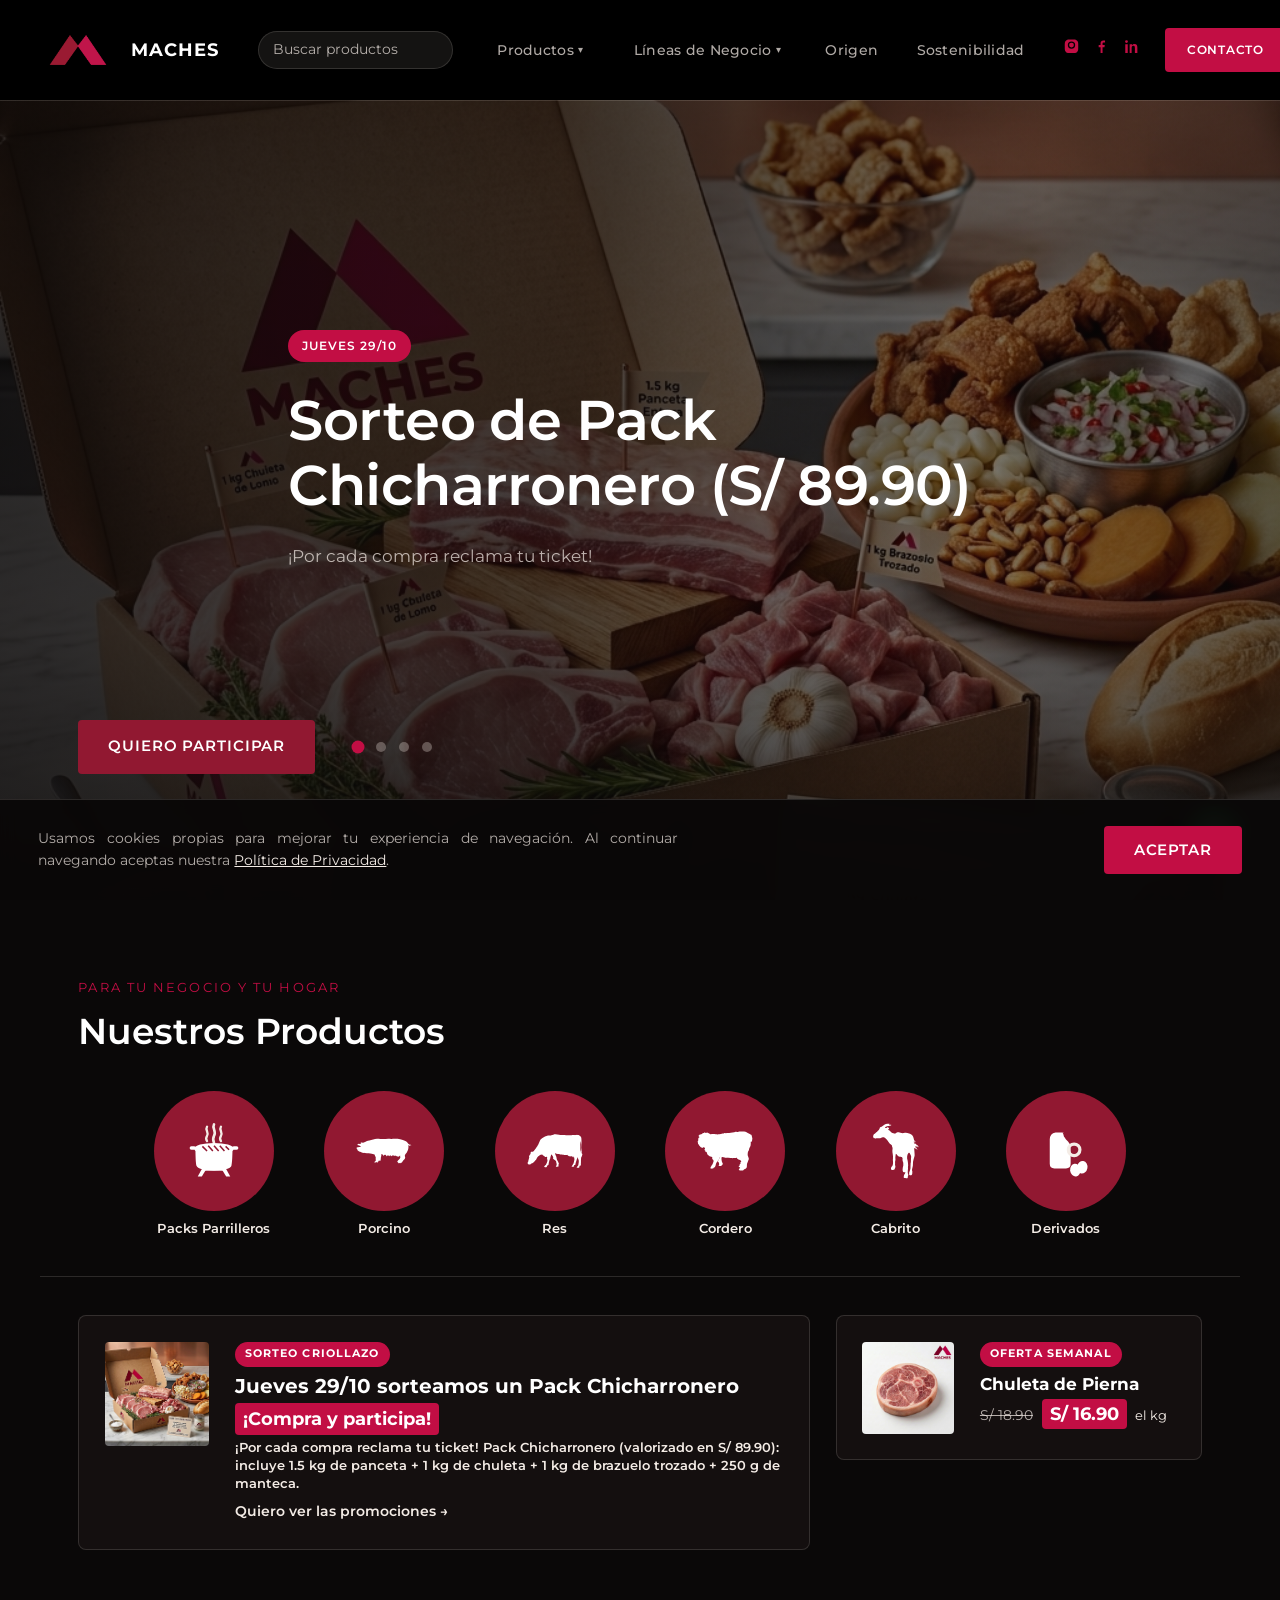
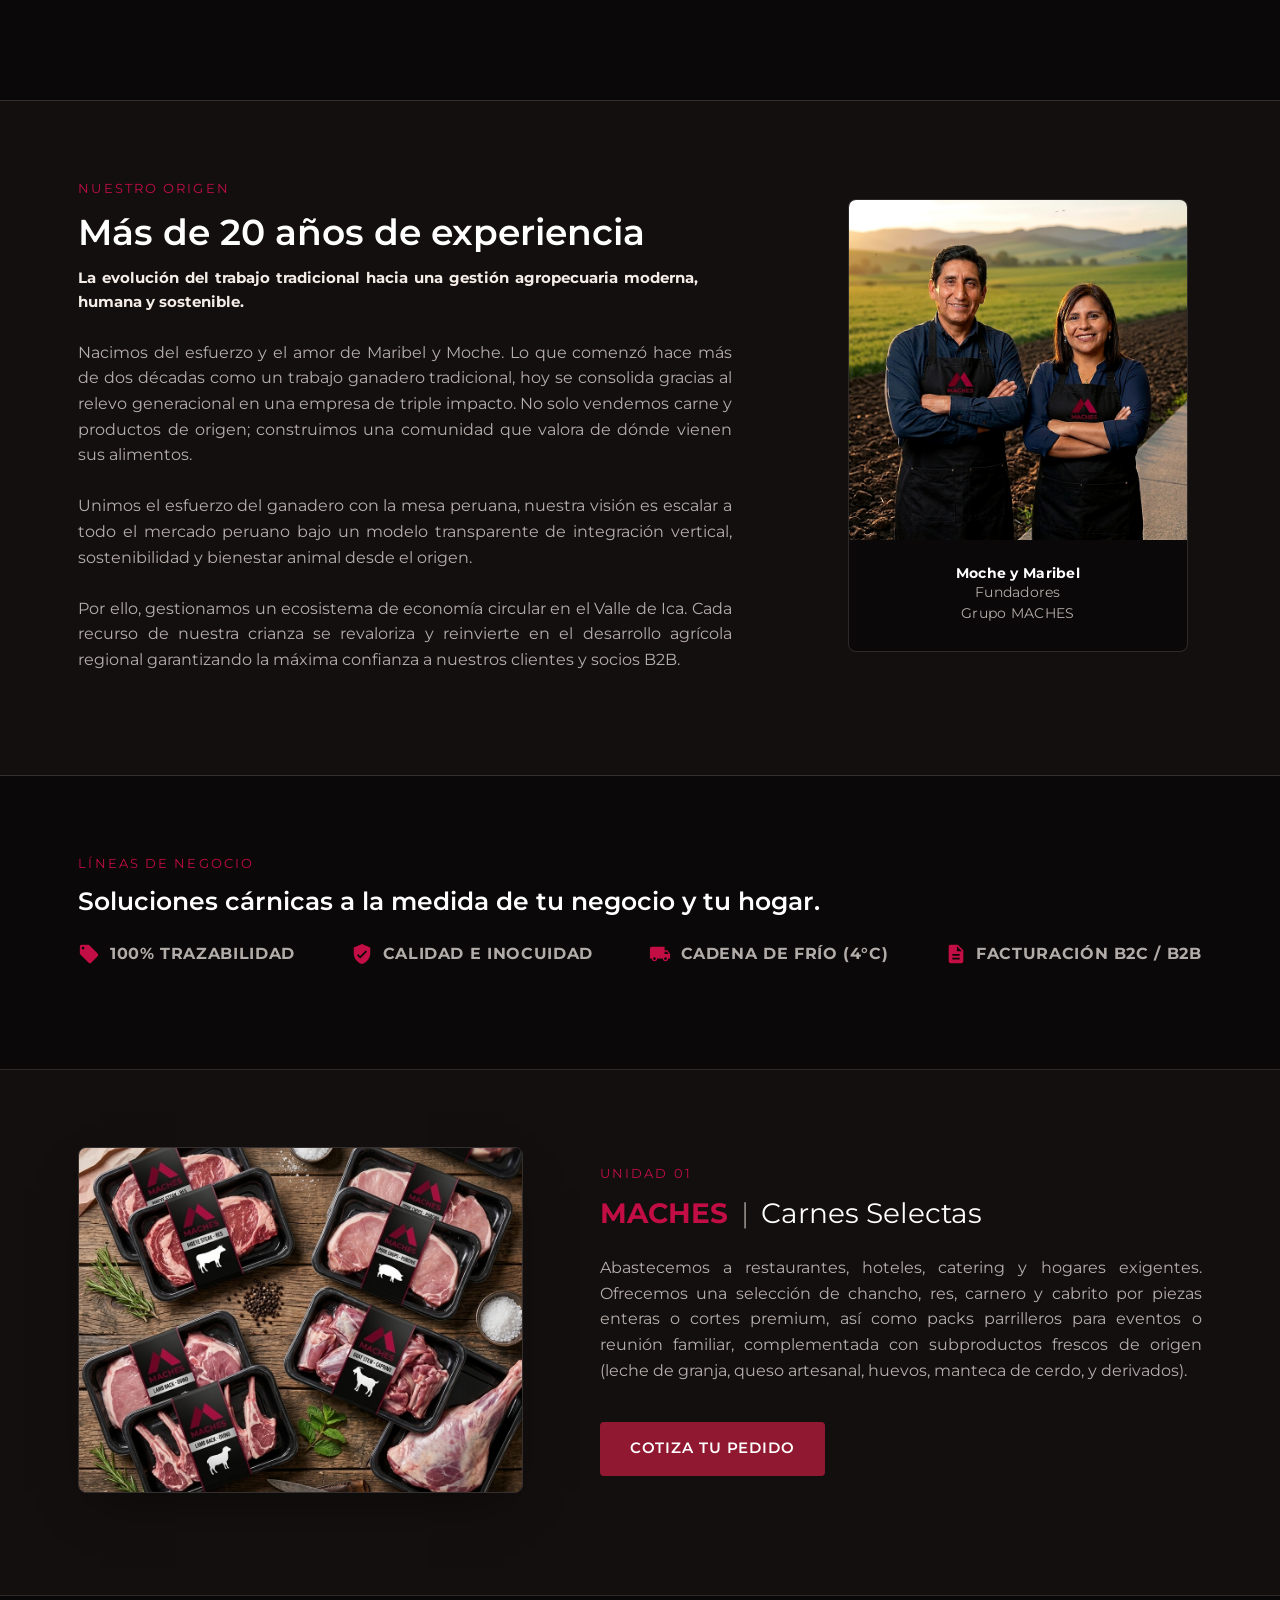
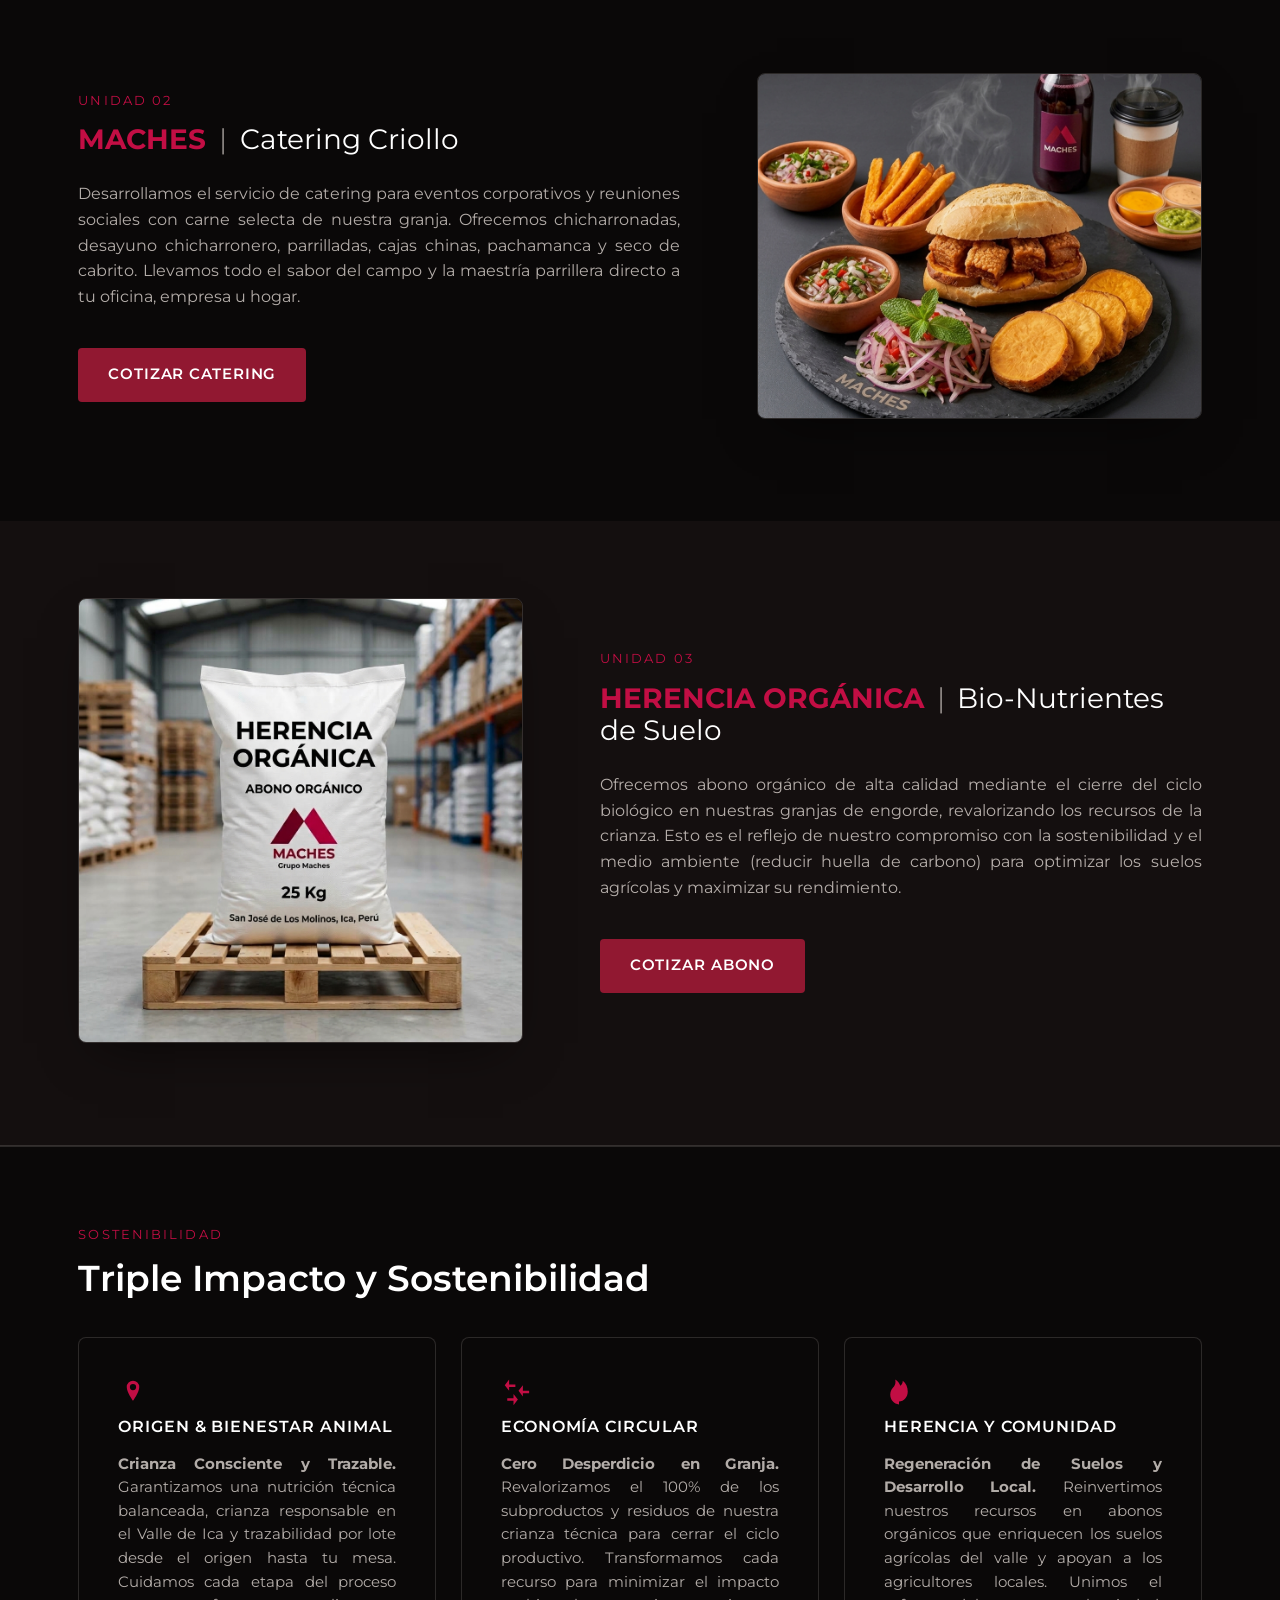
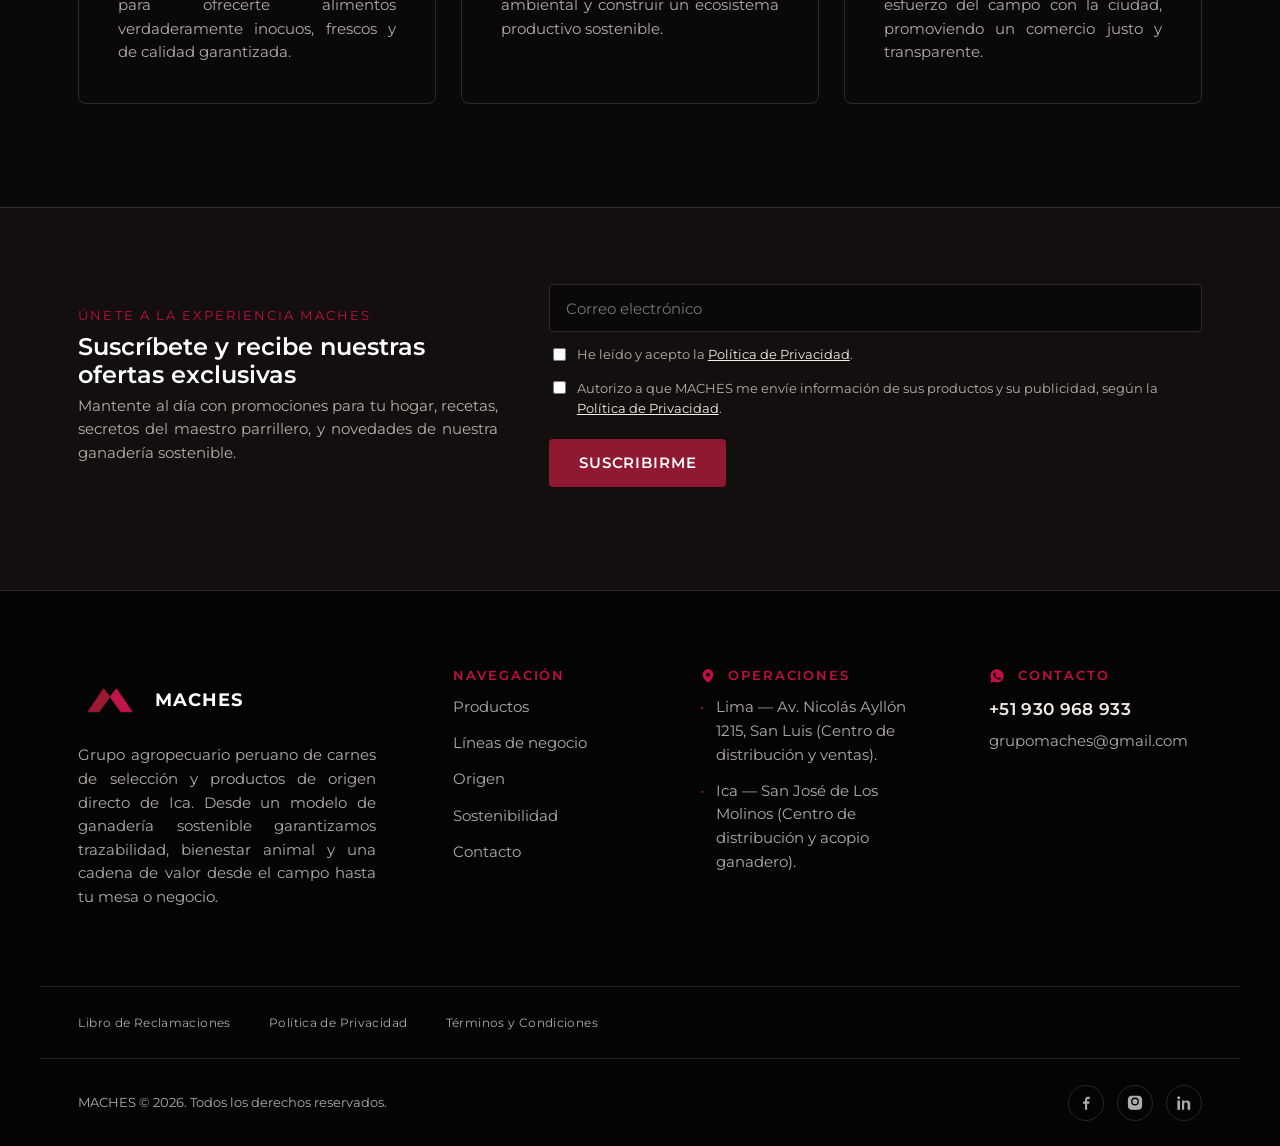
==== commit 7fec8b39: "Actualiza fotos de producto, hero del sorteo y slideshow de Catering Criollo - Reemplaza fotos de as" ====
--- a/landing/index.html
+++ b/landing/index.html
@@ -92,10 +92,11 @@
     <div class="hero-track" id="heroTrack">
 
       <article class="hero-slide is-active slide-oferta" role="group" aria-roledescription="diapositiva" aria-label="1 de 4"
-        data-cta-label="Reserva Ahora" data-cta-key="chancho" data-cta-style="primary">
+        data-cta-label="Quiero Participar" data-cta-key="sorteo" data-cta-style="primary">
         <div class="hero-content container">
-          <p class="hero-badge">Oferta al Por Mayor</p>
-          <h1 class="hero-title">¡Lote de chancho en salida!</h1>
+          <p class="hero-badge">Jueves 29/10</p>
+          <h1 class="hero-title">Sorteo de Pack Chicharronero <span style="white-space:nowrap;">(S/ 89.90)</span></h1>
+          <p class="hero-subtitle">¡Por cada compra reclama tu ticket!</p>
         </div>
       </article>
 
@@ -1071,8 +1072,9 @@
           </p>
           <a class="btn btn-primary" data-whatsapp-cta="catering" href="#" target="_blank" rel="noopener">Cotizar Catering</a>
         </div>
-        <div class="unit-visual">
-          <img src="assets/maches-catering-criollo.jpg" alt="Catering Criollo MACHES: box de parrilladas, sanguche y bebidas para eventos" loading="lazy" width="568" height="442">
+        <div class="unit-visual unit-slideshow" data-interval="4000">
+          <img class="unit-slide is-active" src="assets/maches-catering-criollo.jpg" alt="Catering Criollo MACHES: sanguche de chicharrón, camotes y bebidas MACHES" loading="lazy" width="568" height="442">
+          <img class="unit-slide" src="assets/maches-catering-criollo-2.jpg" alt="Catering Criollo MACHES: chicharrones, cancha y camotes servidos al estilo andino" loading="lazy" width="568" height="442">
         </div>
       </div>
     </article>
--- a/landing/css/styles.css
+++ b/landing/css/styles.css
@@ -391,7 +391,7 @@
 }
 .slide-oferta {
   background-color: var(--color-black);
-  background-image: url('../assets/hero-oferta-chancho.jpg');
+  background-image: url('../assets/hero-sorteo-chicharronero.jpg');
   background-position: center 30%;
 }
 
@@ -702,10 +702,11 @@
 
 .catalog-categories { margin-top: 0; }
 
-/* Franja de ofertas bajo los círculos: rectángulo grande que rota + cuadritos a la derecha */
+/* Franja de ofertas bajo los círculos: tarjeta grande (fija) + tarjetas pequeñas (fijas) */
 .catalog-promos {
   display: grid;
   grid-template-columns: 2fr 1fr 1fr;
+  align-items: start;
   gap: var(--space-3);
   margin-top: var(--space-4);
 }
@@ -715,53 +716,42 @@
 .promo-card {
   position: relative;
   display: flex;
-  flex-direction: column;
-  justify-content: flex-end;
+  flex-direction: row;
   align-items: flex-start;
-  gap: 0.3rem;
-  min-height: 240px;
-  padding: var(--space-3);
+  gap: var(--space-3);
   border-radius: var(--radius-md);
-  overflow: hidden;
   color: #fff;
   border: 1px solid var(--color-line);
   background-color: var(--color-black-soft);
+  padding: var(--space-3);
+  transition: transform 0.25s var(--ease), border-color 0.25s var(--ease), box-shadow 0.25s var(--ease);
+}
+.promo-main:hover,
+.promo-card:hover { transform: translateY(-3px); border-color: var(--color-fucsia); box-shadow: 0 10px 28px rgba(0, 0, 0, 0.45); }
+.promo-media {
+  flex: 0 0 auto;
+  width: 104px;
+  height: 104px;
+  border-radius: var(--radius-sm, 10px);
+  background-color: var(--color-black);
   background-position: center;
   background-size: cover;
-  transition: transform 0.25s var(--ease), border-color 0.25s var(--ease), box-shadow 0.25s var(--ease);
-}
-.promo-main:hover,
-.promo-card:hover { transform: translateY(-3px); border-color: var(--color-fucsia); box-shadow: 0 10px 28px rgba(0, 0, 0, 0.45); }
-.promo-card::before,
-.promo-slide::before {
-  content: "";
-  position: absolute;
-  inset: 0;
-  background: linear-gradient(180deg, rgba(10, 8, 8, 0.1) 0%, rgba(10, 8, 8, 0.88) 100%);
-}
-.promo-card > * { position: relative; }
-.promo-slide {
-  position: absolute;
-  inset: 0;
-  display: flex;
-  align-items: flex-end;
-  padding: var(--space-3);
-  padding-bottom: 3.4rem;
-  background-position: center;
-  background-size: cover;
-  opacity: 0;
-  transform: scale(1.04);
-  transition: opacity 0.7s var(--ease), transform 3.5s linear;
-}
-.promo-slide.is-active { opacity: 1; transform: scale(1); }
-.promo-slide-copy { position: relative; display: flex; flex-direction: column; gap: 0.3rem; }
-.promo-main .promo-badge { position: absolute; top: var(--space-3); left: var(--space-3); font-size: 0.85rem; padding: 0.45em 1.2em; }
-.promo-cta { position: relative; font-size: 0.85rem; font-weight: 600; color: var(--color-cream); }
+  background-repeat: no-repeat;
+}
+.promo-card .promo-media { width: 92px; height: 92px; }
+.promo-copy {
+  position: relative;
+  flex: 1;
+  display: flex;
+  flex-direction: column;
+  gap: 0.3rem;
+  min-width: 0;
+}
+.promo-main .promo-badge { margin-bottom: 0.1rem; align-self: flex-start; }
+.promo-cta { position: relative; font-size: 0.85rem; font-weight: 600; color: var(--color-cream); margin-top: 0.2rem; }
 .promo-main:hover .promo-cta { color: #fff; }
-.promo-dots { position: absolute; right: var(--space-3); bottom: var(--space-3); display: flex; gap: 6px; }
-.promo-dot { width: 8px; height: 8px; border-radius: 50%; background: rgba(244, 236, 230, 0.4); transition: background 0.3s var(--ease), transform 0.3s var(--ease); }
-.promo-dot.is-active { background: var(--color-fucsia); transform: scale(1.25); }
 .promo-badge {
+  display: inline-block;
   font-family: var(--font-display);
   font-size: 0.7rem;
   font-weight: 700;
@@ -771,24 +761,24 @@
   padding: 0.35em 0.9em;
   border-radius: 999px;
 }
-.promo-card .promo-badge { margin-bottom: auto; }
-.promo-card .promo-name { margin-top: var(--space-2); }
-.promo-name { font-family: var(--font-display); font-size: 1.1rem; font-weight: 700; line-height: 1.2; }
-.promo-main .promo-name { font-size: 1.7rem; }
-.promo-main.promo-empty { min-height: 160px; justify-content: center; background: linear-gradient(120deg, var(--color-black-soft), rgba(194, 14, 68, 0.18)); }
-.promo-main.promo-empty .promo-badge { position: static; margin-bottom: var(--space-1); }
+.promo-card .promo-badge { margin-bottom: 0.1rem; align-self: flex-start; }
+.promo-name { font-family: var(--font-display); font-size: 1rem; font-weight: 700; line-height: 1.25; }
+.promo-main .promo-name { font-size: 1.25rem; }
+.promo-card .promo-name { font-size: 1.05rem; }
+.promo-main.promo-empty { min-height: 160px; align-items: center; justify-content: center; flex-direction: column; padding: var(--space-3); background: linear-gradient(120deg, var(--color-black-soft), rgba(194, 14, 68, 0.18)); }
+.promo-main.promo-empty .promo-badge { margin-bottom: var(--space-1); }
 .promo-prices { display: flex; align-items: baseline; flex-wrap: wrap; gap: 0.25rem 0.55rem; }
 .promo-old { color: var(--color-muted); font-size: 0.9rem; }
 .promo-new { color: #fff; background: var(--color-fucsia); padding: 0.05em 0.45em; border-radius: 4px; font-size: 1.05rem; }
-.promo-main .promo-new { font-size: 1.4rem; }
+.promo-main .promo-new { font-size: 1.15rem; }
+.promo-card .promo-new { font-size: 1.1rem; }
 .promo-unit { color: var(--color-cream); font-size: 0.8rem; }
 .promo-old-label { color: var(--color-muted); font-size: 0.75rem; }
-.promo-note { color: var(--color-cream); font-size: 0.8rem; font-weight: 600; }
-.promo-main .promo-note { font-size: 0.9rem; }
-.promo-card.is-swapping > * { animation: promo-swap 0.5s var(--ease) both; }
-@keyframes promo-swap {
-  from { opacity: 0; transform: translateY(8px); }
-  to { opacity: 1; transform: none; }
+.promo-note { color: var(--color-cream); font-size: 0.78rem; font-weight: 600; line-height: 1.4; }
+.promo-main .promo-note { font-size: 0.8rem; }
+@media (max-width: 480px) {
+  .promo-media { width: 84px; height: 84px; }
+  .promo-card .promo-media { width: 76px; height: 76px; }
 }
 .catalog-category.is-open { margin-top: var(--space-5); }
 .catalog-category {
@@ -1396,10 +1386,8 @@
   .catalog-categories-row { gap: var(--space-3); }
   .catalog-promos,
   .catalog-promos.has-1-side { grid-template-columns: 1fr 1fr; }
-  .promo-main { grid-column: 1 / -1; min-height: 220px; }
-  .promo-card { min-height: 170px; padding: var(--space-2); }
-  .promo-card .promo-name { font-size: 0.95rem; }
-  .promo-main .promo-name { font-size: 1.35rem; }
+  .promo-main { grid-column: 1 / -1; }
+  .promo-card .promo-name { font-size: 0.9rem; }
   .catalog-category-btn { width: 86px; }
   .catalog-category-circle { width: 72px; height: 72px; }
   .catalog-category-circle svg { width: 34px; height: 34px; }
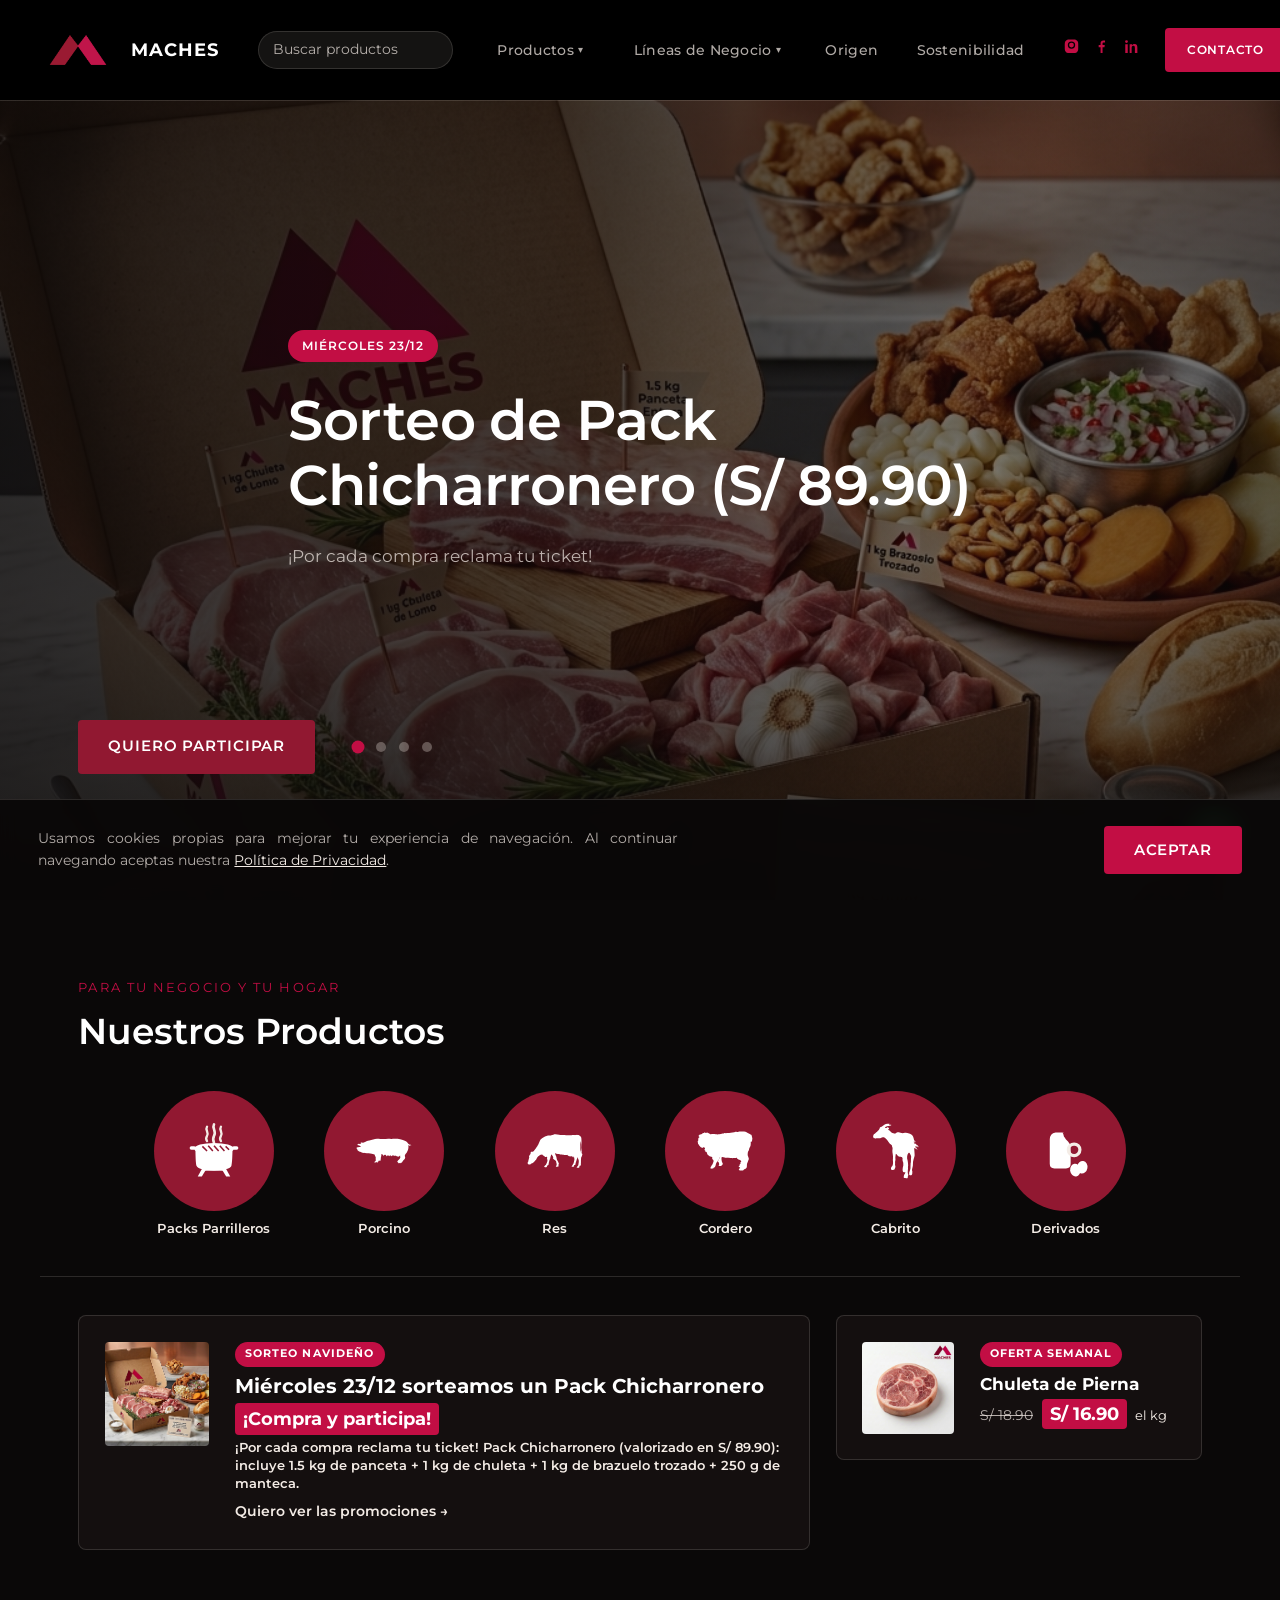
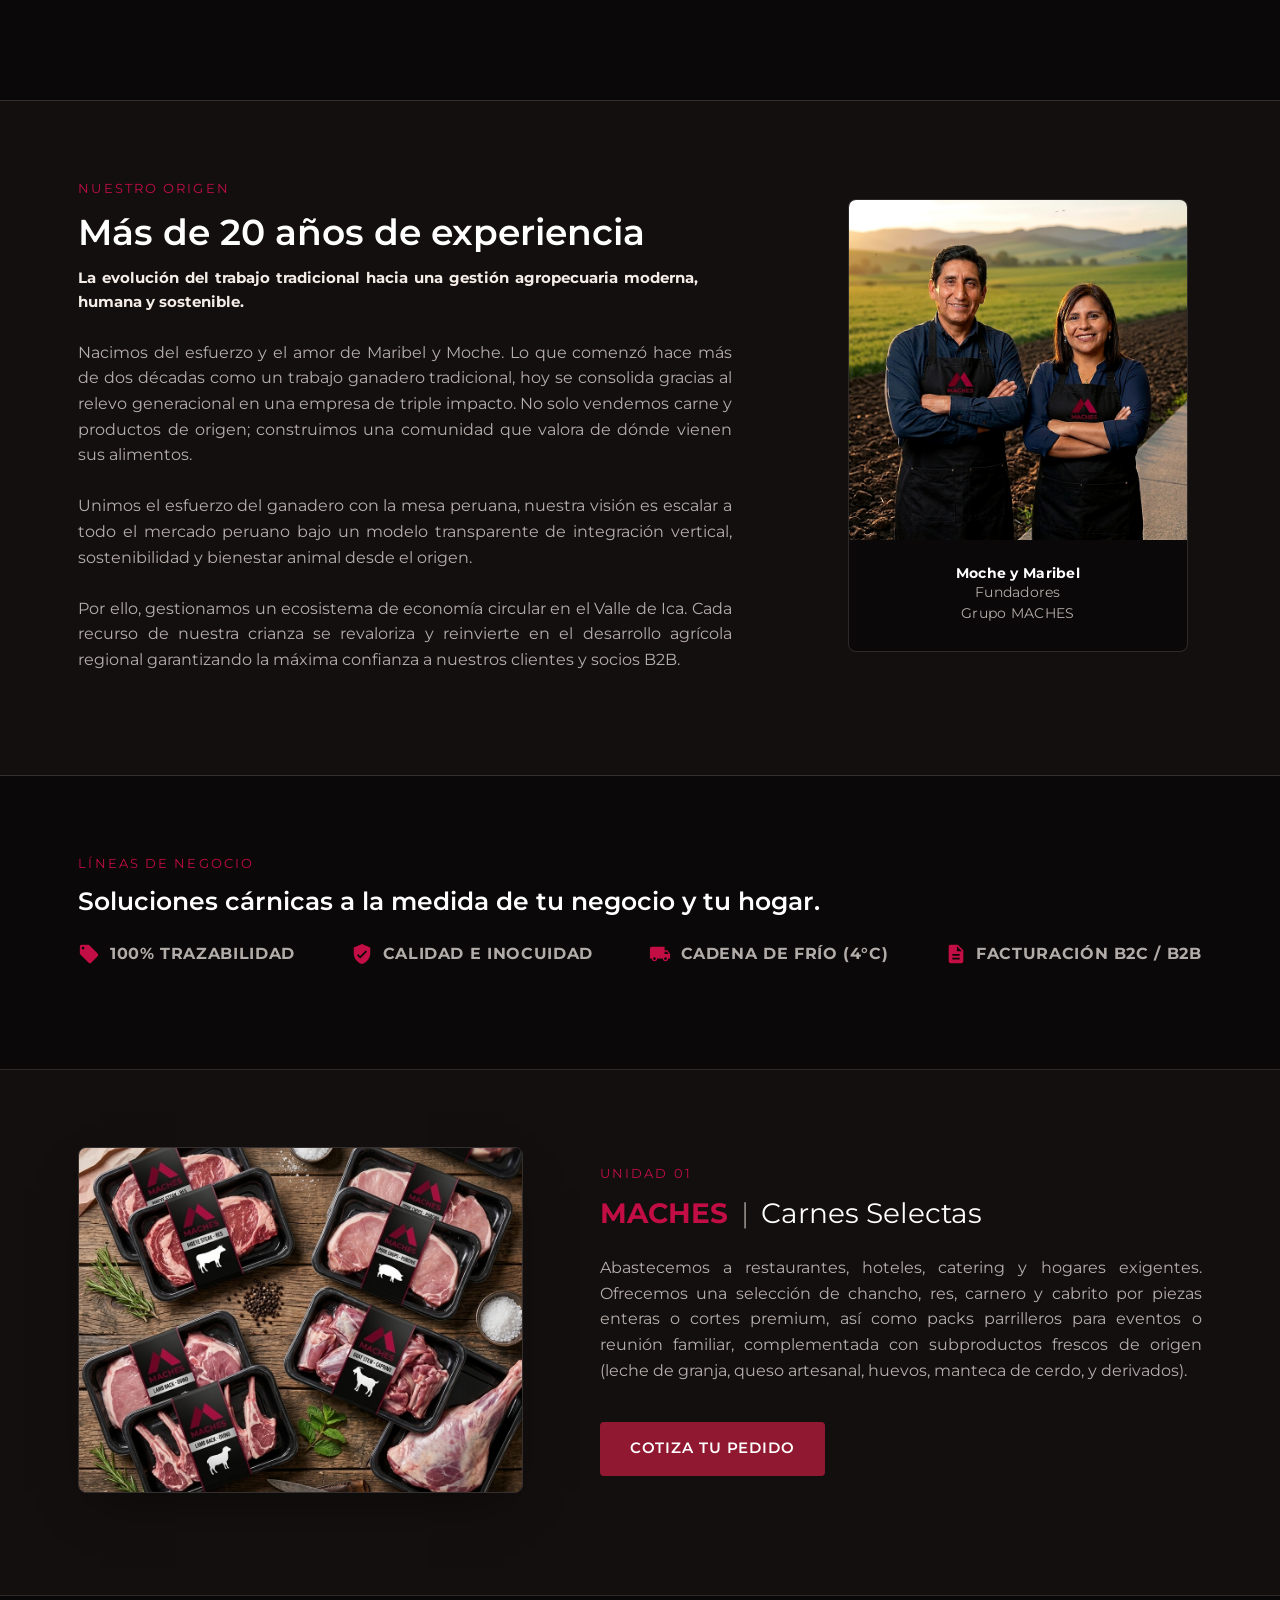
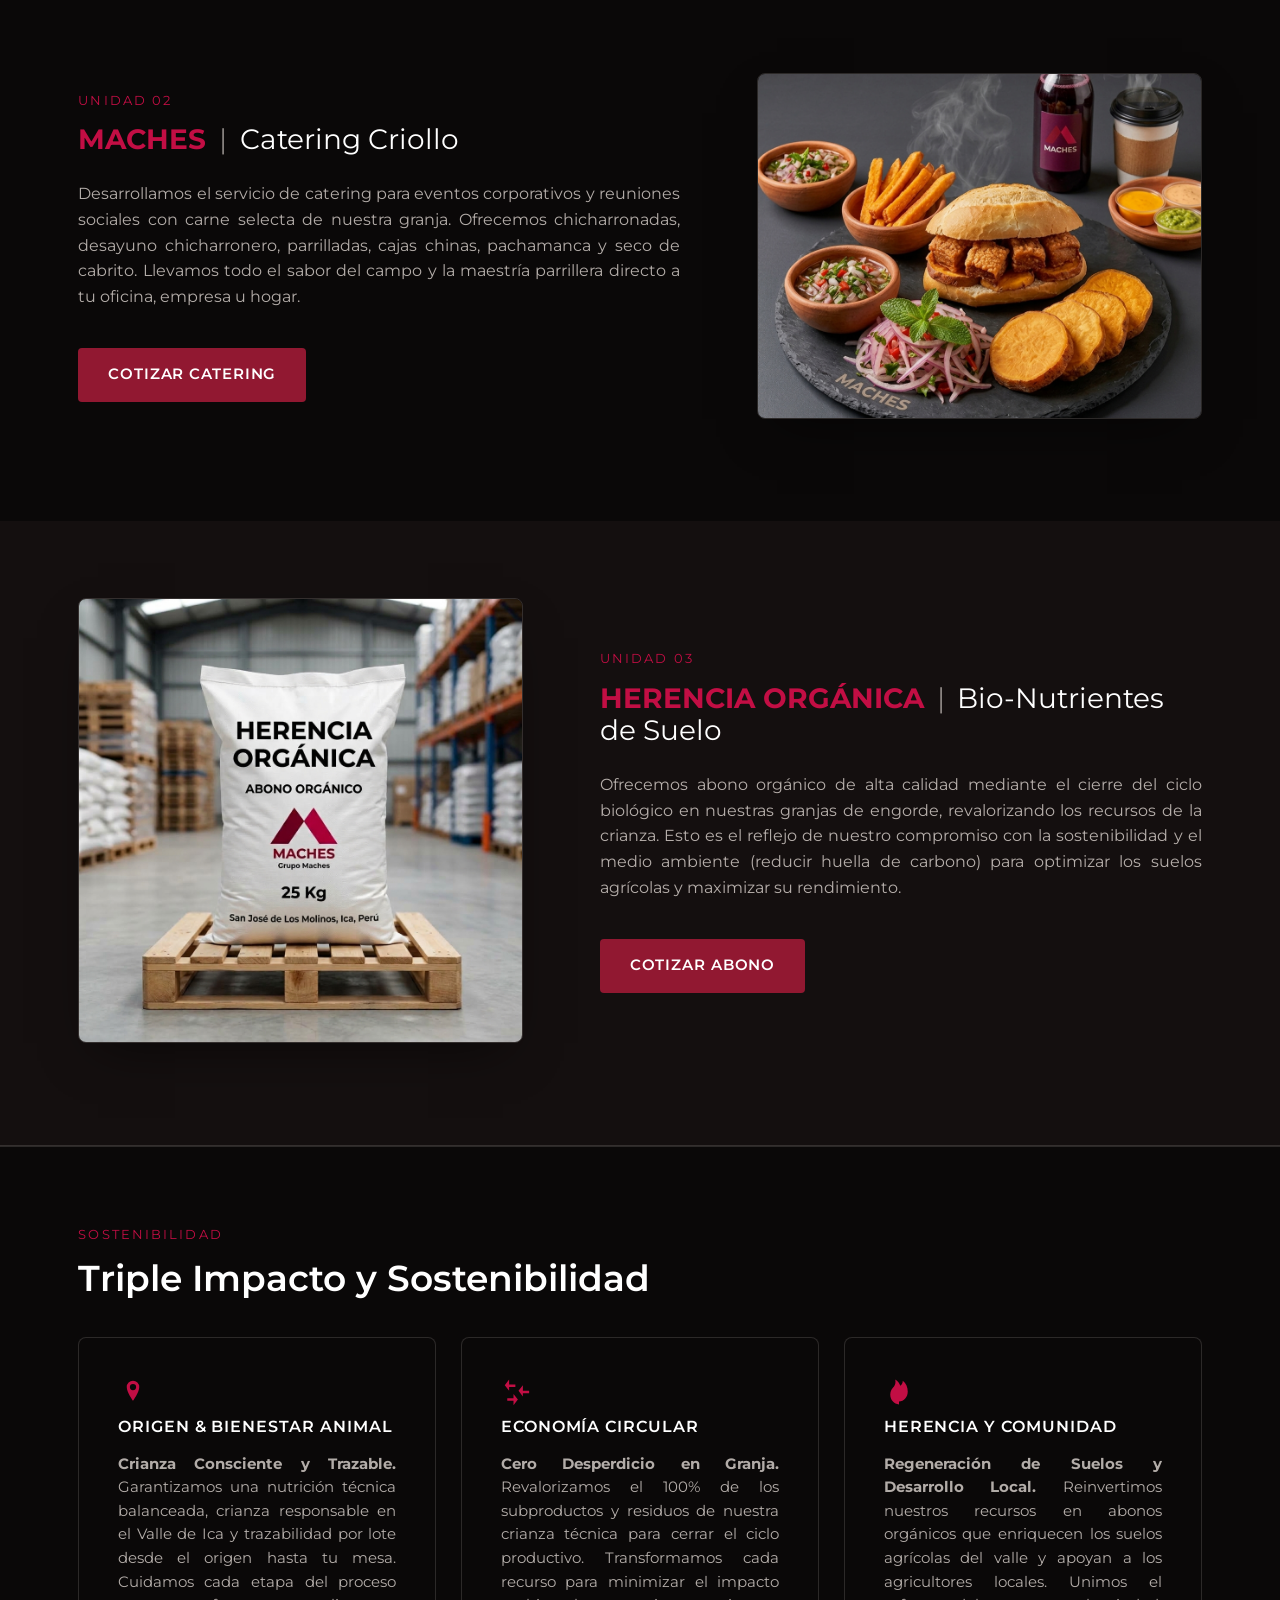
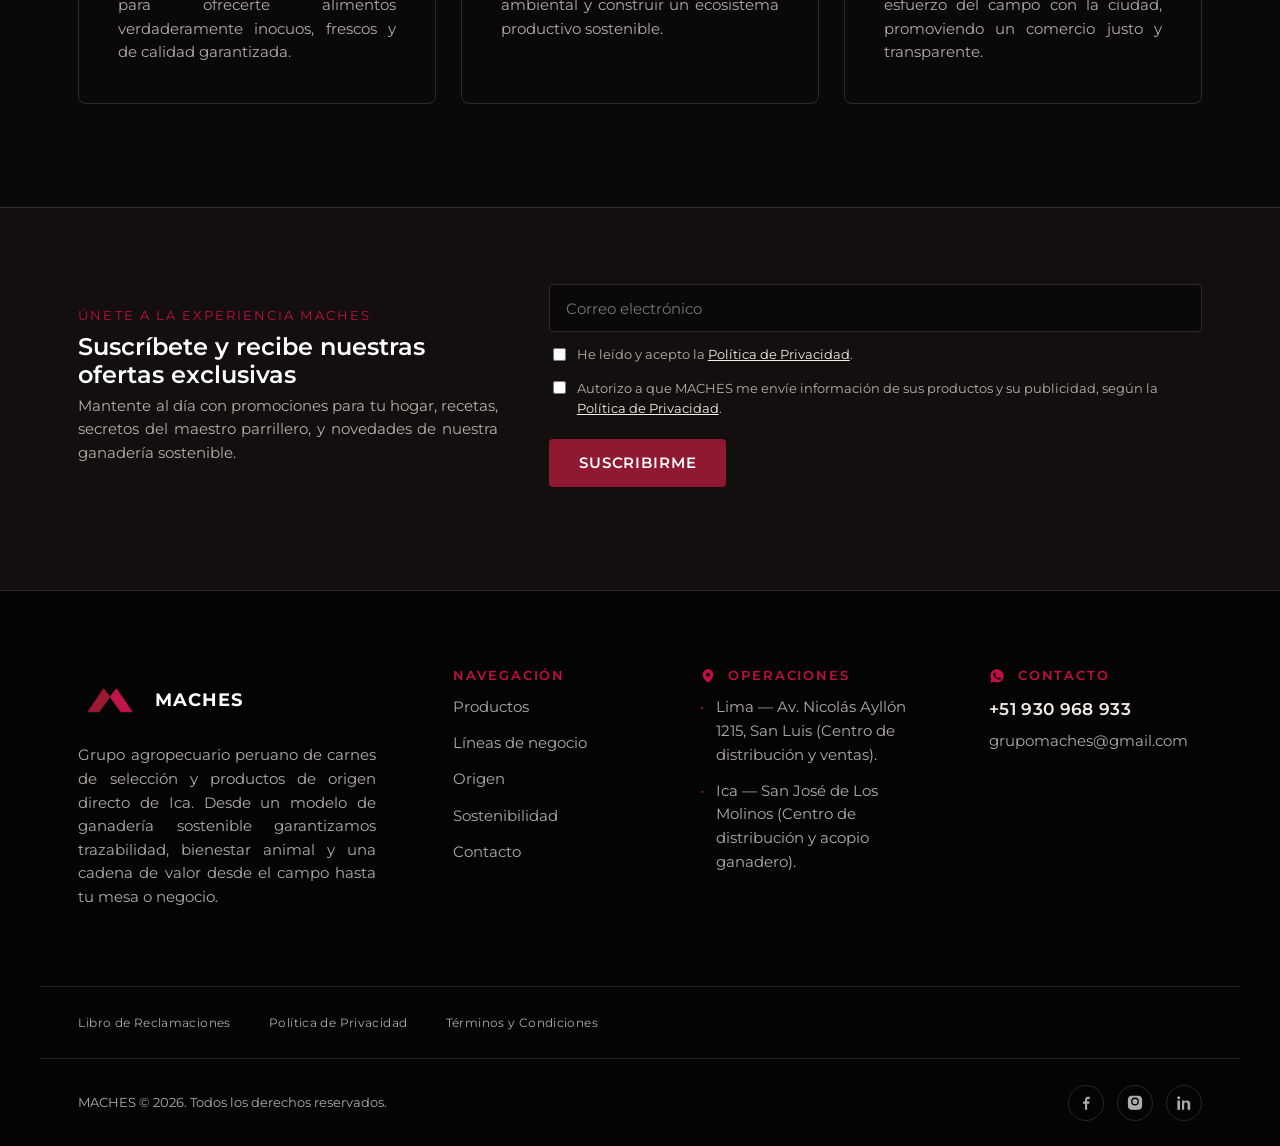
==== commit 8dc8d6f5: "Conecta catálogo completo al Sheet: incluye, uso recomendado e imagen por Drive - Ajusta etiqueta de" ====
--- a/landing/index.html
+++ b/landing/index.html
@@ -7,6 +7,15 @@
 <meta name="description" content="MACHES: más de 20 años de experiencia en el sector agropecuario. Carnes Selectas abastece vacuno, porcino, ovino y caprino al sector B2B; Herencia Orgánica ofrece bio-nutrientes de suelo con trazabilidad en Lima e Ica, Perú.">
 <meta name="theme-color" content="#0a0808">
 <link rel="icon" type="image/png" href="assets/maches-icon.png">
+
+<!-- Google tag (gtag.js) -- REEMPLAZAR G-XXXXXXXXXX por el Measurement ID real de GA4 -->
+<script async src="https://www.googletagmanager.com/gtag/js?id=G-XXXXXXXXXX"></script>
+<script>
+  window.dataLayer = window.dataLayer || [];
+  function gtag(){dataLayer.push(arguments);}
+  gtag("js", new Date());
+  gtag("config", "G-XXXXXXXXXX");
+</script>
 
 <link rel="preconnect" href="https://fonts.googleapis.com">
 <link rel="preconnect" href="https://fonts.gstatic.com" crossorigin>
@@ -94,7 +103,7 @@
       <article class="hero-slide is-active slide-oferta" role="group" aria-roledescription="diapositiva" aria-label="1 de 4"
         data-cta-label="Quiero Participar" data-cta-key="sorteo" data-cta-style="primary">
         <div class="hero-content container">
-          <p class="hero-badge">Jueves 29/10</p>
+          <p class="hero-badge">Miércoles 23/12</p>
           <h1 class="hero-title">Sorteo de Pack Chicharronero <span style="white-space:nowrap;">(S/ 89.90)</span></h1>
           <p class="hero-subtitle">¡Por cada compra reclama tu ticket!</p>
         </div>
@@ -500,467 +509,36 @@
     <div id="cat-parrilleros" class="catalog-category">
       <h3 class="catalog-category-title">Packs Parrilleros</h3>
       <div class="catalog-grid">
-        <article class="product-card" data-name="Pack Parrillero Familiar" data-id="101">
-          <div class="product-img"><img src="assets/pack-parrillero-familiar.jpg" alt="Pack Parrillero Familiar MACHES" loading="lazy" width="500" height="500"></div>
-          <h4 class="product-name">Pack Parrillero Familiar</h4>
-          <p class="product-price"><span class="product-price-label">Precio referencial:</span> <span class="product-price-value">S/ 152.90</span></p>
-          <p class="product-sale-note">Precio por menor</p>
-          <p class="product-includes"><strong>Incluye:</strong> 1 kg Bife angosto, 1 kg Churrasco, 1 kg Chuleta de lomo, 1 kg Asado de tira, 500 g Chorizos.</p>
-          <p class="product-uses"><strong>Usos recomendados:</strong> Parrilla de fin de semana, reuniones familiares.</p>
-          <a class="btn btn-primary product-cta" data-whatsapp-product="Pack Parrillero Familiar" href="#" target="_blank" rel="noopener">Cotizar</a>
-        </article>
-        <article class="product-card" data-name="Pack Chicharronero" data-id="102">
-          <div class="product-img"><img src="assets/pack-chicharronero.jpg" alt="Pack Chicharronero MACHES" loading="lazy" width="500" height="500"></div>
-          <h4 class="product-name">Pack Chicharronero</h4>
-          <p class="product-price"><span class="product-price-label">Precio referencial:</span> <span class="product-price-value">S/ 85.90</span></p>
-          <p class="product-sale-note">Precio por menor</p>
-          <p class="product-includes"><strong>Incluye:</strong> 1.5 kg Panceta entera, 1 kg Chuleta de lomo, 1 kg Brazuelo trozado (ideal para chicharrón), 250 g Manteca de cerdo.</p>
-          <p class="product-uses"><strong>Usos recomendados:</strong> Desayunos criollos, chicharrones, reuniones familiares.</p>
-          <a class="btn btn-primary product-cta" data-whatsapp-product="Pack Chicharronero" href="#" target="_blank" rel="noopener">Cotizar</a>
-        </article>
-        <article class="product-card" data-name="Pack Caja China / Cilindro" data-id="103">
-          <div class="product-img"><img src="assets/pack-caja-china.jpg" alt="Pack Caja China / Cilindro MACHES" loading="lazy" width="500" height="500"></div>
-          <h4 class="product-name">Pack Caja China / Cilindro</h4>
-          <p class="product-price"><span class="product-price-label">Precio referencial:</span> <span class="product-price-value">S/ 111.90</span></p>
-          <p class="product-sale-note">Precio por menor</p>
-          <p class="product-includes"><strong>Incluye:</strong> 2 kg Panceta entera (o Bondiola), 2 kg Costillar de cerdo, adobo artesanal y sazonador de cortesía.</p>
-          <p class="product-uses"><strong>Usos recomendados:</strong> Eventos, cumpleaños, almuerzos especiales al horno, cilindro o caja china.</p>
-          <a class="btn btn-primary product-cta" data-whatsapp-product="Pack Caja China / Cilindro" href="#" target="_blank" rel="noopener">Cotizar</a>
-        </article>
-        <article class="product-card" data-name="Pack Andino (Cordero y Cabrito)" data-id="104">
-          <div class="product-img"><img src="assets/pack-andino.jpg" alt="Pack Andino (Cordero y Cabrito) MACHES" loading="lazy" width="500" height="500"></div>
-          <h4 class="product-name">Pack Andino (Cordero y Cabrito)</h4>
-          <p class="product-price"><span class="product-price-label">Precio referencial:</span> <span class="product-price-value">S/ 81.90</span></p>
-          <p class="product-sale-note">Precio por menor</p>
-          <p class="product-includes"><strong>Incluye:</strong> 1 kg Cordero trozado (ideal para pachamanca), 1 kg Seco de cabrito trozado, 500 g Chuletas de cordero.</p>
-          <p class="product-uses"><strong>Usos recomendados:</strong> Almuerzos norteños, pachamancas o potajes tradicionales de fin de semana.</p>
-          <a class="btn btn-primary product-cta" data-whatsapp-product="Pack Andino (Cordero y Cabrito)" href="#" target="_blank" rel="noopener">Cotizar</a>
-        </article>
-        <article class="product-card" data-name="Pack Parrillero Pareja" data-id="105">
-          <div class="product-img"><img src="assets/pack-parrillero-pareja.jpg" alt="Pack Parrillero Pareja MACHES" loading="lazy" width="500" height="500"></div>
-          <h4 class="product-name">Pack Parrillero Pareja</h4>
-          <p class="product-price"><span class="product-price-label">Precio referencial:</span> <span class="product-price-value">S/ 68.90</span></p>
-          <p class="product-sale-note">Precio por menor</p>
-          <p class="product-includes"><strong>Incluye:</strong> 500 g Bife ancho, 500 g Churrasco, 500 g Chuleta de lomo, 500 g Chorizos.</p>
-          <p class="product-uses"><strong>Usos recomendados:</strong> Parrilla para 2–3 personas, cena o almuerzo de fin de semana.</p>
-          <a class="btn btn-primary product-cta" data-whatsapp-product="Pack Parrillero Pareja" href="#" target="_blank" rel="noopener">Cotizar</a>
-        </article>
-        <article class="product-card" data-name="Pack Semanal Guisero" data-id="106">
-          <div class="product-img"><img src="assets/pack-semanal-guisero.jpg" alt="Pack Semanal Guisero MACHES" loading="lazy" width="500" height="500"></div>
-          <h4 class="product-name">Pack Semanal Guisero</h4>
-          <p class="product-price"><span class="product-price-label">Precio referencial:</span> <span class="product-price-value">S/ 89.90</span></p>
-          <p class="product-sale-note">Precio por menor</p>
-          <p class="product-includes"><strong>Incluye:</strong> 1 kg Posta de res, 1 kg Carne molida de res, 1 kg Chuleta de pierna, 1 kg Carne trozada de cerdo.</p>
-          <p class="product-uses"><strong>Usos recomendados:</strong> Menú diario de la semana: guisos, estofados, milanesas, hamburguesas.</p>
-          <a class="btn btn-primary product-cta" data-whatsapp-product="Pack Semanal Guisero" href="#" target="_blank" rel="noopener">Cotizar</a>
-        </article>
-        <article class="product-card" data-name="Pack Personalizado (a medida)" data-id="107">
-          <div class="product-img"><img src="assets/pack-personalizado.jpg" alt="Pack Personalizado (a medida) MACHES" loading="lazy" width="500" height="500"></div>
-          <h4 class="product-name">Pack Personalizado (a medida)</h4>
-          <p class="product-price"><span class="product-price-label">Precio referencial:</span> <span class="product-price-value">Según tu selección</span></p>
-          <p class="product-sale-note">Precio por menor</p>
-          <p class="product-includes">Arma tu pack combinando las carnes, cortes y derivados que prefieras directamente por nuestro WhatsApp.</p>
-          <p class="product-uses"><strong>Usos recomendados:</strong> Pedidos especiales o gustos particulares.</p>
-          <a class="btn btn-primary product-cta" data-whatsapp-product="Pack Personalizado (a medida)" href="#" target="_blank" rel="noopener">Cotizar</a>
-        </article>
       </div>
     </div>
 
     <div id="cat-porcino" class="catalog-category">
       <h3 class="catalog-category-title">Porcino</h3>
       <div class="catalog-grid">
-        <article class="product-card" data-name="Chuleta de lomo" data-id="301">
-          <div class="product-img"><img src="assets/chuleta-de-lomo.jpg" alt="Chuleta de lomo MACHES" loading="lazy" width="500" height="500"></div>
-          <h4 class="product-name">Chuleta de lomo</h4>
-          <p class="product-price"><span class="product-price-label">Precio referencial:</span> <span class="product-price-value">S/ 20.90 x kg</span></p>
-          <p class="product-sale-note">Precio por menor</p>
-          <p class="product-uses"><strong>Usos recomendados:</strong> Parrilla, sartén, plancha.</p>
-          <a class="btn btn-primary product-cta" data-whatsapp-product="Chuleta de lomo" href="#" target="_blank" rel="noopener">Cotizar</a>
-        </article>
-        <article class="product-card" data-name="Chuleta de brazuelo" data-id="302">
-          <div class="product-img"><img src="assets/chuleta-de-brazuelo.jpg" alt="Chuleta de brazuelo MACHES" loading="lazy" width="500" height="500"></div>
-          <h4 class="product-name">Chuleta de brazuelo</h4>
-          <p class="product-price"><span class="product-price-label">Precio referencial:</span> <span class="product-price-value">S/ 19.50 x kg</span></p>
-          <p class="product-sale-note">Precio por menor</p>
-          <p class="product-uses"><strong>Usos recomendados:</strong> Fritura casera, guisos rápidos.</p>
-          <a class="btn btn-primary product-cta" data-whatsapp-product="Chuleta de brazuelo" href="#" target="_blank" rel="noopener">Cotizar</a>
-        </article>
-        <article class="product-card" data-name="Chuleta de pierna" data-id="303">
-          <div class="product-img"><img src="assets/chuleta-de-pierna.jpg" alt="Chuleta de pierna MACHES" loading="lazy" width="500" height="500"></div>
-          <h4 class="product-name">Chuleta de pierna</h4>
-          <p class="product-price"><span class="product-price-label">Precio referencial:</span> <span class="product-price-value">S/ 18.90 x kg</span></p>
-          <p class="product-sale-note">Precio por menor</p>
-          <p class="product-uses"><strong>Usos recomendados:</strong> Milanesas, menú diario.</p>
-          <a class="btn btn-primary product-cta" data-whatsapp-product="Chuleta de pierna" href="#" target="_blank" rel="noopener">Cotizar</a>
-        </article>
-        <article class="product-card" data-name="Panceta" data-id="304">
-          <div class="product-img"><img src="assets/panceta.jpg" alt="Panceta MACHES" loading="lazy" width="500" height="500"></div>
-          <h4 class="product-name">Panceta</h4>
-          <p class="product-price"><span class="product-price-label">Precio referencial:</span> <span class="product-price-value">S/ 29.90 x kg</span></p>
-          <p class="product-sale-note">Precio por menor</p>
-          <p class="product-uses"><strong>Usos recomendados:</strong> Chicharrón crocante, caja china, cilindro.</p>
-          <a class="btn btn-primary product-cta" data-whatsapp-product="Panceta" href="#" target="_blank" rel="noopener">Cotizar</a>
-        </article>
-        <article class="product-card" data-name="Bondiola" data-id="305">
-          <div class="product-img"><img src="assets/bondiola.jpg" alt="Bondiola MACHES" loading="lazy" width="500" height="500"></div>
-          <h4 class="product-name">Bondiola</h4>
-          <p class="product-price"><span class="product-price-label">Precio referencial:</span> <span class="product-price-value">S/ 28.90 x kg</span></p>
-          <p class="product-sale-note">Precio por menor</p>
-          <p class="product-uses"><strong>Usos recomendados:</strong> Asados, pulled pork, guisos.</p>
-          <a class="btn btn-primary product-cta" data-whatsapp-product="Bondiola" href="#" target="_blank" rel="noopener">Cotizar</a>
-        </article>
-        <article class="product-card" data-name="Costillar" data-id="306">
-          <div class="product-img"><img src="assets/costillar.jpg" alt="Costillar MACHES" loading="lazy" width="500" height="500"></div>
-          <h4 class="product-name">Costillar</h4>
-          <p class="product-price"><span class="product-price-label">Precio referencial:</span> <span class="product-price-value">S/ 30.90 x kg</span></p>
-          <p class="product-sale-note">Precio por menor</p>
-          <p class="product-uses"><strong>Usos recomendados:</strong> Costillitas BBQ, horno, parrilla.</p>
-          <a class="btn btn-primary product-cta" data-whatsapp-product="Costillar" href="#" target="_blank" rel="noopener">Cotizar</a>
-        </article>
-        <article class="product-card" data-name="Lomo fino de cerdo" data-id="307">
-          <div class="product-img"><img src="assets/lomo-fino-de-cerdo.jpg" alt="Lomo fino de cerdo MACHES" loading="lazy" width="500" height="500"></div>
-          <h4 class="product-name">Lomo fino de cerdo</h4>
-          <p class="product-price"><span class="product-price-label">Precio referencial:</span> <span class="product-price-value">S/ 36.90 x kg</span></p>
-          <p class="product-sale-note">Precio por menor</p>
-          <p class="product-uses"><strong>Usos recomendados:</strong> Lomo saltado, medallones finos.</p>
-          <a class="btn btn-primary product-cta" data-whatsapp-product="Lomo fino de cerdo" href="#" target="_blank" rel="noopener">Cotizar</a>
-        </article>
-        <article class="product-card" data-name="Carne trozada de cerdo" data-id="308">
-          <div class="product-img"><img src="assets/carne-trozada-de-cerdo.jpg" alt="Carne trozada de cerdo MACHES" loading="lazy" width="500" height="500"></div>
-          <h4 class="product-name">Carne trozada de cerdo</h4>
-          <p class="product-price"><span class="product-price-label">Precio referencial:</span> <span class="product-price-value">S/ 19.90 x kg</span></p>
-          <p class="product-sale-note">Precio por menor</p>
-          <p class="product-uses"><strong>Usos recomendados:</strong> Secos, adobos, guisos.</p>
-          <a class="btn btn-primary product-cta" data-whatsapp-product="Carne trozada de cerdo" href="#" target="_blank" rel="noopener">Cotizar</a>
-        </article>
-        <article class="product-card" data-name="Patitas de cerdo" data-id="309">
-          <div class="product-img"><img src="assets/patitas-de-cerdo.jpg" alt="Patitas de cerdo MACHES" loading="lazy" width="500" height="500"></div>
-          <h4 class="product-name">Patitas de cerdo</h4>
-          <p class="product-price"><span class="product-price-label">Precio referencial:</span> <span class="product-price-value">S/ 12.00 x kg</span></p>
-          <p class="product-sale-note">Precio por menor</p>
-          <p class="product-uses"><strong>Usos recomendados:</strong> Patitas con maní, caldos.</p>
-          <a class="btn btn-primary product-cta" data-whatsapp-product="Patitas de cerdo" href="#" target="_blank" rel="noopener">Cotizar</a>
-        </article>
-        <article class="product-card" data-name="Cabeza / Menudencias" data-id="310">
-          <div class="product-img"><img src="assets/cabeza-menudencias.jpg" alt="Cabeza / Menudencias MACHES" loading="lazy" width="500" height="500"></div>
-          <h4 class="product-name">Cabeza / Menudencias</h4>
-          <p class="product-price"><span class="product-price-label">Precio referencial:</span> <span class="product-price-value">S/ 10.00 x kg</span></p>
-          <p class="product-sale-note">Precio por menor</p>
-          <p class="product-uses"><strong>Usos recomendados:</strong> Caldos, patasca, tamales.</p>
-          <a class="btn btn-primary product-cta" data-whatsapp-product="Cabeza / Menudencias" href="#" target="_blank" rel="noopener">Cotizar</a>
-        </article>
-        <article class="product-card" data-name="Pernil de cerdo (pierna entera)" data-id="311">
-          <div class="product-img"><img src="assets/pernil-de-cerdo.jpg" alt="Pernil de cerdo (pierna entera) MACHES" loading="lazy" width="500" height="500"></div>
-          <h4 class="product-name">Pernil de cerdo (pierna entera)</h4>
-          <p class="product-price"><span class="product-price-label">Precio referencial:</span> <span class="product-price-value">S/ 17.90 x kg</span></p>
-          <p class="product-sale-note">Precio por menor</p>
-          <p class="product-uses"><strong>Usos recomendados:</strong> Horno, pernil, sándwich.</p>
-          <a class="btn btn-primary product-cta" data-whatsapp-product="Pernil de cerdo (pierna entera)" href="#" target="_blank" rel="noopener">Cotizar</a>
-        </article>
-        <article class="product-card" data-name="Lomo enrollado de cerdo" data-id="312">
-          <div class="product-img"><img src="assets/lomo-enrollado-de-cerdo.jpg" alt="Lomo enrollado de cerdo MACHES" loading="lazy" width="500" height="500"></div>
-          <h4 class="product-name">Lomo enrollado de cerdo</h4>
-          <p class="product-price"><span class="product-price-label">Precio referencial:</span> <span class="product-price-value">S/ 27.90 x kg</span></p>
-          <p class="product-sale-note">Precio por menor</p>
-          <p class="product-uses"><strong>Usos recomendados:</strong> Horno, relleno, almuerzos especiales.</p>
-          <a class="btn btn-primary product-cta" data-whatsapp-product="Lomo enrollado de cerdo" href="#" target="_blank" rel="noopener">Cotizar</a>
-        </article>
       </div>
     </div>
 
     <div id="cat-vacuno" class="catalog-category">
       <h3 class="catalog-category-title">Res</h3>
       <div class="catalog-grid">
-        <article class="product-card" data-name="Lomo fino" data-id="401">
-          <div class="product-img"><img src="assets/lomo-fino.jpg" alt="Lomo fino MACHES" loading="lazy" width="500" height="500"></div>
-          <h4 class="product-name">Lomo fino</h4>
-          <p class="product-price"><span class="product-price-label">Precio referencial:</span> <span class="product-price-value">S/ 84.90 x kg</span></p>
-          <p class="product-sale-note">Precio por menor</p>
-          <p class="product-uses"><strong>Usos recomendados:</strong> Lomo saltado fino, medallones, chateaubriand.</p>
-          <a class="btn btn-primary product-cta" data-whatsapp-product="Lomo fino" href="#" target="_blank" rel="noopener">Cotizar</a>
-        </article>
-        <article class="product-card" data-name="Asado de tira" data-id="402">
-          <div class="product-img"><img src="assets/asado-de-tira.jpg" alt="Asado de tira MACHES" loading="lazy" width="500" height="500"></div>
-          <h4 class="product-name">Asado de tira</h4>
-          <p class="product-price"><span class="product-price-label">Precio referencial:</span> <span class="product-price-value">S/ 39.90 x kg</span></p>
-          <p class="product-sale-note">Precio por menor</p>
-          <p class="product-uses"><strong>Usos recomendados:</strong> Parrilla, anticuchos, sancochado.</p>
-          <a class="btn btn-primary product-cta" data-whatsapp-product="Asado de tira" href="#" target="_blank" rel="noopener">Cotizar</a>
-        </article>
-        <article class="product-card" data-name="Bife ancho" data-id="403">
-          <div class="product-img"><img src="assets/bife-ancho.jpg" alt="Bife ancho MACHES" loading="lazy" width="500" height="500"></div>
-          <h4 class="product-name">Bife ancho</h4>
-          <p class="product-price"><span class="product-price-label">Precio referencial:</span> <span class="product-price-value">S/ 54.90 x kg</span></p>
-          <p class="product-sale-note">Precio por menor</p>
-          <p class="product-uses"><strong>Usos recomendados:</strong> Cortes parrilleros, plancha.</p>
-          <a class="btn btn-primary product-cta" data-whatsapp-product="Bife ancho" href="#" target="_blank" rel="noopener">Cotizar</a>
-        </article>
-        <article class="product-card" data-name="Bife angosto" data-id="404">
-          <div class="product-img"><img src="assets/bife-angosto.jpg" alt="Bife angosto MACHES" loading="lazy" width="500" height="500"></div>
-          <h4 class="product-name">Bife angosto</h4>
-          <p class="product-price"><span class="product-price-label">Precio referencial:</span> <span class="product-price-value">S/ 56.90 x kg</span></p>
-          <p class="product-sale-note">Precio por menor</p>
-          <p class="product-uses"><strong>Usos recomendados:</strong> Cortes parrilleros, plancha.</p>
-          <a class="btn btn-primary product-cta" data-whatsapp-product="Bife angosto" href="#" target="_blank" rel="noopener">Cotizar</a>
-        </article>
-        <article class="product-card" data-name="Picaña" data-id="405">
-          <div class="product-img"><img src="assets/picana.jpg" alt="Picaña MACHES" loading="lazy" width="500" height="500"></div>
-          <h4 class="product-name">Picaña</h4>
-          <p class="product-price"><span class="product-price-label">Precio referencial:</span> <span class="product-price-value">S/ 64.90 x kg</span></p>
-          <p class="product-sale-note">Precio por menor</p>
-          <p class="product-uses"><strong>Usos recomendados:</strong> Parrilla, horno, espada.</p>
-          <a class="btn btn-primary product-cta" data-whatsapp-product="Picaña" href="#" target="_blank" rel="noopener">Cotizar</a>
-        </article>
-        <article class="product-card" data-name="Churrasco" data-id="406">
-          <div class="product-img"><img src="assets/churrasco.jpg" alt="Churrasco MACHES" loading="lazy" width="500" height="500"></div>
-          <h4 class="product-name">Churrasco</h4>
-          <p class="product-price"><span class="product-price-label">Precio referencial:</span> <span class="product-price-value">S/ 31.90 x kg</span></p>
-          <p class="product-sale-note">Precio por menor</p>
-          <p class="product-uses"><strong>Usos recomendados:</strong> Bistec a la plancha, apanados.</p>
-          <a class="btn btn-primary product-cta" data-whatsapp-product="Churrasco" href="#" target="_blank" rel="noopener">Cotizar</a>
-        </article>
-        <article class="product-card" data-name="Ossobuco" data-id="407">
-          <div class="product-img"><img src="assets/ossobuco.jpg" alt="Ossobuco MACHES" loading="lazy" width="500" height="500"></div>
-          <h4 class="product-name">Ossobuco</h4>
-          <p class="product-price"><span class="product-price-label">Precio referencial:</span> <span class="product-price-value">S/ 24.00 x kg</span></p>
-          <p class="product-sale-note">Precio por menor</p>
-          <p class="product-uses"><strong>Usos recomendados:</strong> Guisos de larga cocción, sopas concentradas.</p>
-          <a class="btn btn-primary product-cta" data-whatsapp-product="Ossobuco" href="#" target="_blank" rel="noopener">Cotizar</a>
-        </article>
-        <article class="product-card" data-name="Carne molida de res" data-id="408">
-          <div class="product-img"><img src="assets/carne-molida-de-res.jpg" alt="Carne molida de res MACHES" loading="lazy" width="500" height="500"></div>
-          <h4 class="product-name">Carne molida de res</h4>
-          <p class="product-price"><span class="product-price-label">Precio referencial:</span> <span class="product-price-value">S/ 26.00 x kg</span></p>
-          <p class="product-sale-note">Precio por menor</p>
-          <p class="product-uses"><strong>Usos recomendados:</strong> Hamburguesas caseras, pasta boloñesa, albóndigas.</p>
-          <a class="btn btn-primary product-cta" data-whatsapp-product="Carne molida de res" href="#" target="_blank" rel="noopener">Cotizar</a>
-        </article>
-        <article class="product-card" data-name="Hígado de res" data-id="409">
-          <div class="product-img"><img src="assets/higado-de-res.jpg" alt="Hígado de res MACHES" loading="lazy" width="500" height="500"></div>
-          <h4 class="product-name">Hígado de res</h4>
-          <p class="product-price"><span class="product-price-label">Precio referencial:</span> <span class="product-price-value">S/ 12.00 x kg</span></p>
-          <p class="product-sale-note">Precio por menor</p>
-          <p class="product-uses"><strong>Usos recomendados:</strong> Hígado frito, guisos.</p>
-          <a class="btn btn-primary product-cta" data-whatsapp-product="Hígado de res" href="#" target="_blank" rel="noopener">Cotizar</a>
-        </article>
-        <article class="product-card" data-name="Mondongo de res" data-id="410">
-          <div class="product-img"><img src="assets/mondongo-de-res.jpg" alt="Mondongo de res MACHES" loading="lazy" width="500" height="500"></div>
-          <h4 class="product-name">Mondongo de res</h4>
-          <p class="product-price"><span class="product-price-label">Precio referencial:</span> <span class="product-price-value">S/ 15.00 x kg</span></p>
-          <p class="product-sale-note">Precio por menor</p>
-          <p class="product-uses"><strong>Usos recomendados:</strong> Cau cau, mondongo al italiano.</p>
-          <a class="btn btn-primary product-cta" data-whatsapp-product="Mondongo de res" href="#" target="_blank" rel="noopener">Cotizar</a>
-        </article>
-        <article class="product-card" data-name="Bofe de res" data-id="411">
-          <div class="product-img"><img src="assets/bofe-de-res.jpg" alt="Bofe de res MACHES" loading="lazy" width="500" height="500"></div>
-          <h4 class="product-name">Bofe de res</h4>
-          <p class="product-price"><span class="product-price-label">Precio referencial:</span> <span class="product-price-value">S/ 15.00 x kg</span></p>
-          <p class="product-sale-note">Precio por menor</p>
-          <p class="product-uses"><strong>Usos recomendados:</strong> Bofe frito, guisos.</p>
-          <a class="btn btn-primary product-cta" data-whatsapp-product="Bofe de res" href="#" target="_blank" rel="noopener">Cotizar</a>
-        </article>
-        <article class="product-card" data-name="Entraña" data-id="412">
-          <div class="product-img"><img src="assets/entrana.jpg" alt="Entraña MACHES" loading="lazy" width="500" height="500"></div>
-          <h4 class="product-name">Entraña</h4>
-          <p class="product-price"><span class="product-price-label">Precio referencial:</span> <span class="product-price-value">S/ 49.90 x kg</span></p>
-          <p class="product-sale-note">Precio por menor</p>
-          <p class="product-uses"><strong>Usos recomendados:</strong> Parrilla, plancha.</p>
-          <a class="btn btn-primary product-cta" data-whatsapp-product="Entraña" href="#" target="_blank" rel="noopener">Cotizar</a>
-        </article>
-        <article class="product-card" data-name="Colita de cuadril" data-id="413">
-          <div class="product-img"><img src="assets/colita-de-cuadril.jpg" alt="Colita de cuadril MACHES" loading="lazy" width="500" height="500"></div>
-          <h4 class="product-name">Colita de cuadril</h4>
-          <p class="product-price"><span class="product-price-label">Precio referencial:</span> <span class="product-price-value">S/ 44.90 x kg</span></p>
-          <p class="product-sale-note">Precio por menor</p>
-          <p class="product-uses"><strong>Usos recomendados:</strong> Parrilla, horno.</p>
-          <a class="btn btn-primary product-cta" data-whatsapp-product="Colita de cuadril" href="#" target="_blank" rel="noopener">Cotizar</a>
-        </article>
-        <article class="product-card" data-name="Corazón de res" data-id="414">
-          <div class="product-img"><img src="assets/corazon-de-res.jpg" alt="Corazón de res MACHES" loading="lazy" width="500" height="500"></div>
-          <h4 class="product-name">Corazón de res</h4>
-          <p class="product-price"><span class="product-price-label">Precio referencial:</span> <span class="product-price-value">S/ 19.90 x kg</span></p>
-          <p class="product-sale-note">Precio por menor</p>
-          <p class="product-uses"><strong>Usos recomendados:</strong> Anticuchos.</p>
-          <a class="btn btn-primary product-cta" data-whatsapp-product="Corazón de res" href="#" target="_blank" rel="noopener">Cotizar</a>
-        </article>
-        <article class="product-card" data-name="Posta de res" data-id="415">
-          <div class="product-img"><img src="assets/posta-de-res.jpg" alt="Posta de res MACHES" loading="lazy" width="500" height="500"></div>
-          <h4 class="product-name">Posta de res</h4>
-          <p class="product-price"><span class="product-price-label">Precio referencial:</span> <span class="product-price-value">S/ 32.90 x kg</span></p>
-          <p class="product-sale-note">Precio por menor</p>
-          <p class="product-uses"><strong>Usos recomendados:</strong> Guisos, estofados, milanesas.</p>
-          <a class="btn btn-primary product-cta" data-whatsapp-product="Posta de res" href="#" target="_blank" rel="noopener">Cotizar</a>
-        </article>
       </div>
     </div>
 
     <div id="cat-ovino" class="catalog-category">
       <h3 class="catalog-category-title">Cordero</h3>
       <div class="catalog-grid">
-        <article class="product-card" data-name="Chuletas de cordero" data-id="501">
-          <div class="product-img"><img src="assets/chuletas-de-cordero.jpg" alt="Chuletas de cordero MACHES" loading="lazy" width="500" height="500"></div>
-          <h4 class="product-name">Chuletas de cordero</h4>
-          <p class="product-price"><span class="product-price-label">Precio referencial:</span> <span class="product-price-value">S/ 42.00 x kg</span></p>
-          <p class="product-sale-note">Precio por menor</p>
-          <p class="product-uses"><strong>Usos recomendados:</strong> Parrilla fina, sartén con hierbas.</p>
-          <a class="btn btn-primary product-cta" data-whatsapp-product="Chuletas de cordero" href="#" target="_blank" rel="noopener">Cotizar</a>
-        </article>
-        <article class="product-card" data-name="Cordero trozado" data-id="502">
-          <div class="product-img"><img src="assets/cordero-trozado.jpg" alt="Cordero trozado MACHES" loading="lazy" width="500" height="500"></div>
-          <h4 class="product-name">Cordero trozado</h4>
-          <p class="product-price"><span class="product-price-label">Precio referencial:</span> <span class="product-price-value">S/ 35.00 x kg</span></p>
-          <p class="product-sale-note">Precio por menor</p>
-          <p class="product-uses"><strong>Usos recomendados:</strong> Seco de cordero norteño, pachamanca, guisos.</p>
-          <a class="btn btn-primary product-cta" data-whatsapp-product="Cordero trozado" href="#" target="_blank" rel="noopener">Cotizar</a>
-        </article>
-        <article class="product-card" data-name="Costillar de cordero" data-id="503">
-          <div class="product-img"><img src="assets/costillar-de-cordero.jpg" alt="Costillar de cordero MACHES" loading="lazy" width="500" height="500"></div>
-          <h4 class="product-name">Costillar de cordero</h4>
-          <p class="product-price"><span class="product-price-label">Precio referencial:</span> <span class="product-price-value">S/ 40.00 x kg</span></p>
-          <p class="product-sale-note">Precio por menor</p>
-          <p class="product-uses"><strong>Usos recomendados:</strong> Parrilla, horno lento.</p>
-          <a class="btn btn-primary product-cta" data-whatsapp-product="Costillar de cordero" href="#" target="_blank" rel="noopener">Cotizar</a>
-        </article>
-        <article class="product-card" data-name="Pierna de cordero" data-id="504">
-          <div class="product-img"><img src="assets/pierna-de-cordero.jpg" alt="Pierna de cordero MACHES" loading="lazy" width="500" height="500"></div>
-          <h4 class="product-name">Pierna de cordero</h4>
-          <p class="product-price"><span class="product-price-label">Precio referencial:</span> <span class="product-price-value">S/ 38.00 x kg</span></p>
-          <p class="product-sale-note">Precio por menor</p>
-          <p class="product-uses"><strong>Usos recomendados:</strong> Pierna al horno.</p>
-          <a class="btn btn-primary product-cta" data-whatsapp-product="Pierna de cordero" href="#" target="_blank" rel="noopener">Cotizar</a>
-        </article>
-        <article class="product-card" data-name="Brazo de cordero" data-id="505">
-          <div class="product-img"><img src="assets/brazo-de-cordero.jpg" alt="Brazo de cordero MACHES" loading="lazy" width="500" height="500"></div>
-          <h4 class="product-name">Brazo de cordero</h4>
-          <p class="product-price"><span class="product-price-label">Precio referencial:</span> <span class="product-price-value">S/ 38.00 x kg</span></p>
-          <p class="product-sale-note">Precio por menor</p>
-          <p class="product-uses"><strong>Usos recomendados:</strong> Brazo al horno.</p>
-          <a class="btn btn-primary product-cta" data-whatsapp-product="Brazo de cordero" href="#" target="_blank" rel="noopener">Cotizar</a>
-        </article>
-        <article class="product-card" data-name="Cabeza y patas de cordero" data-id="506">
-          <div class="product-img"><img src="assets/cabeza-y-patas-de-cordero.jpg" alt="Cabeza y patas de cordero MACHES" loading="lazy" width="500" height="500"></div>
-          <h4 class="product-name">Cabeza y patas de cordero</h4>
-          <p class="product-price"><span class="product-price-label">Precio referencial:</span> <span class="product-price-value">S/ 25.00 x kg</span></p>
-          <p class="product-sale-note">Precio por menor</p>
-          <p class="product-uses"><strong>Usos recomendados:</strong> Caldo de cabeza, sancochado.</p>
-          <a class="btn btn-primary product-cta" data-whatsapp-product="Cabeza y patas de cordero" href="#" target="_blank" rel="noopener">Cotizar</a>
-        </article>
-        <article class="product-card" data-name="Cordero entero (pedido anticipado)" data-id="507">
-          <div class="product-img"><img src="assets/cordero-entero.jpg" alt="Cordero entero (pedido anticipado) MACHES" loading="lazy" width="500" height="500"></div>
-          <h4 class="product-name">Cordero entero (pedido anticipado)</h4>
-          <p class="product-price"><span class="product-price-label">Precio referencial:</span> <span class="product-price-value">S/ 33.00 x kg</span></p>
-          <p class="product-sale-note">Precio por menor</p>
-          <p class="product-uses"><strong>Usos recomendados:</strong> Eventos, pachamanca, horno.</p>
-          <a class="btn btn-primary product-cta" data-whatsapp-product="Cordero entero (pedido anticipado)" href="#" target="_blank" rel="noopener">Cotizar</a>
-        </article>
       </div>
     </div>
 
     <div id="cat-caprino" class="catalog-category">
       <h3 class="catalog-category-title">Cabrito</h3>
       <div class="catalog-grid">
-        <article class="product-card" data-name="Cabrito trozado" data-id="601">
-          <div class="product-img"><img src="assets/cabrito-trozado.jpg" alt="Cabrito trozado MACHES" loading="lazy" width="500" height="500"></div>
-          <h4 class="product-name">Cabrito trozado</h4>
-          <p class="product-price"><span class="product-price-label">Precio referencial:</span> <span class="product-price-value">S/ 30.00 x kg</span></p>
-          <p class="product-sale-note">Precio por menor</p>
-          <p class="product-uses"><strong>Usos recomendados:</strong> Seco de cabrito a la norteña.</p>
-          <a class="btn btn-primary product-cta" data-whatsapp-product="Cabrito trozado" href="#" target="_blank" rel="noopener">Cotizar</a>
-        </article>
-        <article class="product-card" data-name="Pierna de cabrito" data-id="602">
-          <div class="product-img"><img src="assets/pierna-de-cabrito.jpg" alt="Pierna de cabrito MACHES" loading="lazy" width="500" height="500"></div>
-          <h4 class="product-name">Pierna de cabrito</h4>
-          <p class="product-price"><span class="product-price-label">Precio referencial:</span> <span class="product-price-value">S/ 35.00 x kg</span></p>
-          <p class="product-sale-note">Precio por menor</p>
-          <p class="product-uses"><strong>Usos recomendados:</strong> Cabrito al horno, pachamanca.</p>
-          <a class="btn btn-primary product-cta" data-whatsapp-product="Pierna de cabrito" href="#" target="_blank" rel="noopener">Cotizar</a>
-        </article>
-        <article class="product-card" data-name="Brazuelo de cabrito" data-id="603">
-          <div class="product-img"><img src="assets/brazuelo-de-cabrito.jpg" alt="Brazuelo de cabrito MACHES" loading="lazy" width="500" height="500"></div>
-          <h4 class="product-name">Brazuelo de cabrito</h4>
-          <p class="product-price"><span class="product-price-label">Precio referencial:</span> <span class="product-price-value">S/ 32.00 x kg</span></p>
-          <p class="product-sale-note">Precio por menor</p>
-          <p class="product-uses"><strong>Usos recomendados:</strong> Cabrito al horno, pachamanca.</p>
-          <a class="btn btn-primary product-cta" data-whatsapp-product="Brazuelo de cabrito" href="#" target="_blank" rel="noopener">Cotizar</a>
-        </article>
-        <article class="product-card" data-name="Costillar de cabrito" data-id="604">
-          <div class="product-img"><img src="assets/costillar-de-cabrito.jpg" alt="Costillar de cabrito MACHES" loading="lazy" width="500" height="500"></div>
-          <h4 class="product-name">Costillar de cabrito</h4>
-          <p class="product-price"><span class="product-price-label">Precio referencial:</span> <span class="product-price-value">S/ 30.00 x kg</span></p>
-          <p class="product-sale-note">Precio por menor</p>
-          <p class="product-uses"><strong>Usos recomendados:</strong> Parrilla, guisos.</p>
-          <a class="btn btn-primary product-cta" data-whatsapp-product="Costillar de cabrito" href="#" target="_blank" rel="noopener">Cotizar</a>
-        </article>
-        <article class="product-card" data-name="Cabrito entero (pedido anticipado)" data-id="605">
-          <div class="product-img"><img src="assets/cabrito-entero.jpg" alt="Cabrito entero (pedido anticipado) MACHES" loading="lazy" width="500" height="500"></div>
-          <h4 class="product-name">Cabrito entero (pedido anticipado)</h4>
-          <p class="product-price"><span class="product-price-label">Precio referencial:</span> <span class="product-price-value">S/ 28.00 x kg</span></p>
-          <p class="product-sale-note">Precio por menor</p>
-          <p class="product-uses"><strong>Usos recomendados:</strong> Eventos, cabrito al horno, pachamanca.</p>
-          <a class="btn btn-primary product-cta" data-whatsapp-product="Cabrito entero (pedido anticipado)" href="#" target="_blank" rel="noopener">Cotizar</a>
-        </article>
       </div>
     </div>
 
     <div id="cat-derivados" class="catalog-category">
       <h3 class="catalog-category-title">Derivados</h3>
       <div class="catalog-grid">
-        <article class="product-card" data-name="Chorizo parrillero artesanal" data-id="701">
-          <div class="product-img"><img src="assets/chorizo-parrillero-artesanal.jpg" alt="Chorizo parrillero artesanal MACHES" loading="lazy" width="500" height="500"></div>
-          <h4 class="product-name">Chorizo parrillero artesanal</h4>
-          <p class="product-price"><span class="product-price-label">Precio referencial:</span> <span class="product-price-value">S/ 20.90 el paquete (500 g)</span></p>
-          <p class="product-sale-note">Precio por menor</p>
-          <p class="product-uses"><strong>Usos recomendados:</strong> Parrillas, piqueos, choripán.</p>
-          <a class="btn btn-primary product-cta" data-whatsapp-product="Chorizo parrillero artesanal" href="#" target="_blank" rel="noopener">Cotizar</a>
-        </article>
-        <article class="product-card" data-name="HAMBURGUESA ARTESANAL MACHES" data-id="702">
-          <div class="product-img"><img src="assets/hamburguesa-artesanal-maches.jpg" alt="HAMBURGUESA ARTESANAL MACHES" loading="lazy" width="500" height="500"></div>
-          <h4 class="product-name">HAMBURGUESA ARTESANAL MACHES</h4>
-          <p class="product-price"><span class="product-price-label">Precio referencial:</span> <span class="product-price-value">S/ 24.90 el paquete (4 und x 125 g)</span></p>
-          <p class="product-sale-note">Precio por menor</p>
-          <p class="product-uses"><strong>Usos recomendados:</strong> Hamburguesas a la plancha.</p>
-          <a class="btn btn-primary product-cta" data-whatsapp-product="HAMBURGUESA ARTESANAL MACHES" href="#" target="_blank" rel="noopener">Cotizar</a>
-        </article>
-        <article class="product-card" data-name="Manteca de cerdo" data-id="703">
-          <div class="product-img"><img src="assets/manteca-de-cerdo.jpg" alt="Manteca de cerdo MACHES" loading="lazy" width="500" height="500"></div>
-          <h4 class="product-name">Manteca de cerdo</h4>
-          <p class="product-price"><span class="product-price-label">Precio referencial:</span> <span class="product-price-value">S/ 15.00 el frasco (500 g)</span></p>
-          <p class="product-sale-note">Precio por menor</p>
-          <p class="product-uses"><strong>Usos recomendados:</strong> Frituras tradicionales, repostería, tamales.</p>
-          <a class="btn btn-primary product-cta" data-whatsapp-product="Manteca de cerdo" href="#" target="_blank" rel="noopener">Cotizar</a>
-        </article>
-        <article class="product-card" data-name="Huevos de granja" data-id="704">
-          <div class="product-img"><img src="assets/huevos-de-granja.jpg" alt="Huevos de granja MACHES" loading="lazy" width="500" height="500"></div>
-          <h4 class="product-name">Huevos de granja</h4>
-          <p class="product-price"><span class="product-price-label">Precio referencial:</span> <span class="product-price-value">S/ 17.50 el maple (30 und)</span></p>
-          <p class="product-sale-note">Precio por menor</p>
-          <p class="product-uses"><strong>Usos recomendados:</strong> Desayunos, repostería, cocina diaria.</p>
-          <a class="btn btn-primary product-cta" data-whatsapp-product="Huevos de granja" href="#" target="_blank" rel="noopener">Cotizar</a>
-        </article>
-        <article class="product-card" data-name="Leche de granja" data-id="705">
-          <div class="product-img"><img src="assets/leche-de-granja.jpg" alt="Leche de granja MACHES" loading="lazy" width="500" height="500"></div>
-          <h4 class="product-name">Leche de granja</h4>
-          <p class="product-price"><span class="product-price-label">Precio referencial:</span> <span class="product-price-value">S/ 7.00 el litro</span></p>
-          <p class="product-sale-note">Precio por menor</p>
-          <p class="product-uses"><strong>Usos recomendados:</strong> Desayunos, postres artesanales.</p>
-          <a class="btn btn-primary product-cta" data-whatsapp-product="Leche de granja" href="#" target="_blank" rel="noopener">Cotizar</a>
-        </article>
-        <article class="product-card" data-name="Queso artesanal" data-id="706">
-          <div class="product-img"><img src="assets/queso-artesanal.jpg" alt="Queso artesanal MACHES" loading="lazy" width="500" height="500"></div>
-          <h4 class="product-name">Queso artesanal</h4>
-          <p class="product-price"><span class="product-price-label">Precio referencial:</span> <span class="product-price-value">S/ 20.00 x kg</span></p>
-          <p class="product-sale-note">Precio por menor</p>
-          <p class="product-uses"><strong>Usos recomendados:</strong> Desayunos, postres artesanales.</p>
-          <a class="btn btn-primary product-cta" data-whatsapp-product="Queso artesanal" href="#" target="_blank" rel="noopener">Cotizar</a>
-        </article>
-        <article class="product-card" data-name="Frutos secos" data-id="707">
-          <div class="product-img"><img src="assets/frutos-secos.jpg" alt="Frutos secos MACHES" loading="lazy" width="500" height="500"></div>
-          <h4 class="product-name">Frutos secos</h4>
-          <p class="product-price"><span class="product-price-label">Precio referencial:</span> <span class="product-price-value">S/ 18.00 el empaque</span></p>
-          <p class="product-sale-note">Precio por menor</p>
-          <p class="product-uses"><strong>Usos recomendados:</strong> Acompañamientos, loncheras, cocina saludable.</p>
-          <a class="btn btn-primary product-cta" data-whatsapp-product="Frutos secos" href="#" target="_blank" rel="noopener">Cotizar</a>
-        </article>
       </div>
     </div>
     </div>
--- a/landing/css/styles.css
+++ b/landing/css/styles.css
@@ -875,12 +875,6 @@
   letter-spacing: 0.04em;
   color: rgba(10, 8, 8, 0.55);
 }
-.product-price-value {
-  visibility: hidden;
-}
-body.prices-ready .product-price-value {
-  visibility: visible;
-}
 .product-sale-note {
   display: block;
   font-size: 0.7rem;
@@ -894,6 +888,33 @@
 .product-includes { font-size: 0.82rem; color: rgba(10, 8, 8, 0.65); margin-bottom: var(--space-1); text-align: left; }
 .product-includes strong { color: var(--color-black); }
 .product-cta { margin-top: auto; text-align: center; font-size: 0.82rem; padding: 0.6rem 1rem; }
+
+/* Catálogo generado por JS desde la API (ver js/main.js): esqueleto de carga
+   mientras llega el primer dato, y estados de error/vacío. */
+.product-card-skeleton {
+  aspect-ratio: 3 / 4;
+  border: 1px solid rgba(10, 8, 8, 0.08);
+  border-radius: var(--radius-md);
+  background: linear-gradient(100deg, rgba(10, 8, 8, 0.04) 30%, rgba(10, 8, 8, 0.09) 50%, rgba(10, 8, 8, 0.04) 70%);
+  background-size: 200% 100%;
+  animation: catalog-skeleton-pulse 1.4s ease-in-out infinite;
+}
+@media (prefers-reduced-motion: reduce) {
+  .product-card-skeleton { animation: none; }
+}
+@keyframes catalog-skeleton-pulse {
+  0% { background-position: 200% 0; }
+  100% { background-position: -200% 0; }
+}
+.catalog-grid .catalog-empty,
+.catalog-grid .catalog-error {
+  grid-column: 1 / -1;
+  font-size: 0.88rem;
+  color: rgba(10, 8, 8, 0.6);
+  text-align: center;
+  padding: var(--space-4) var(--space-2);
+}
+.catalog-grid .catalog-error a { color: var(--color-guinda); font-weight: 600; }
 
 /* ==========================================================================
    Tipos de Carnes (en desuso, se mantiene por compatibilidad de estilos)
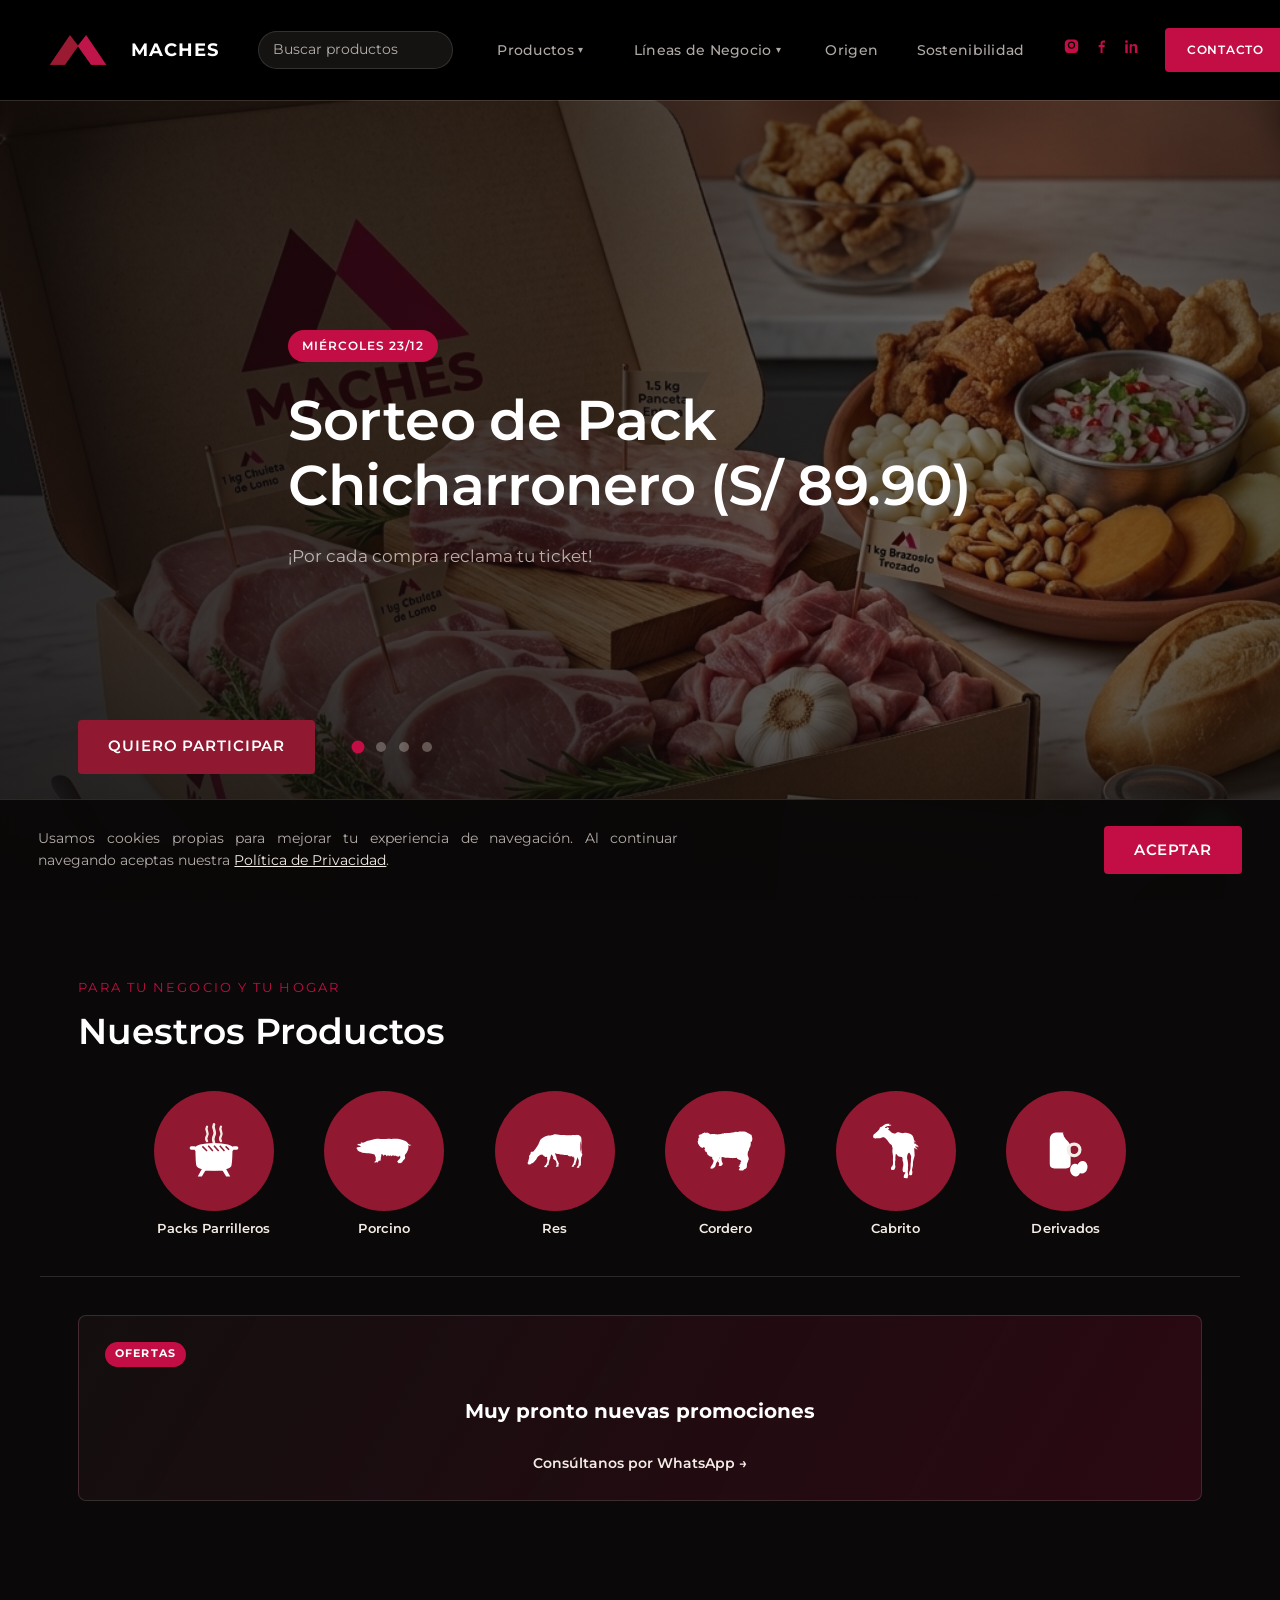
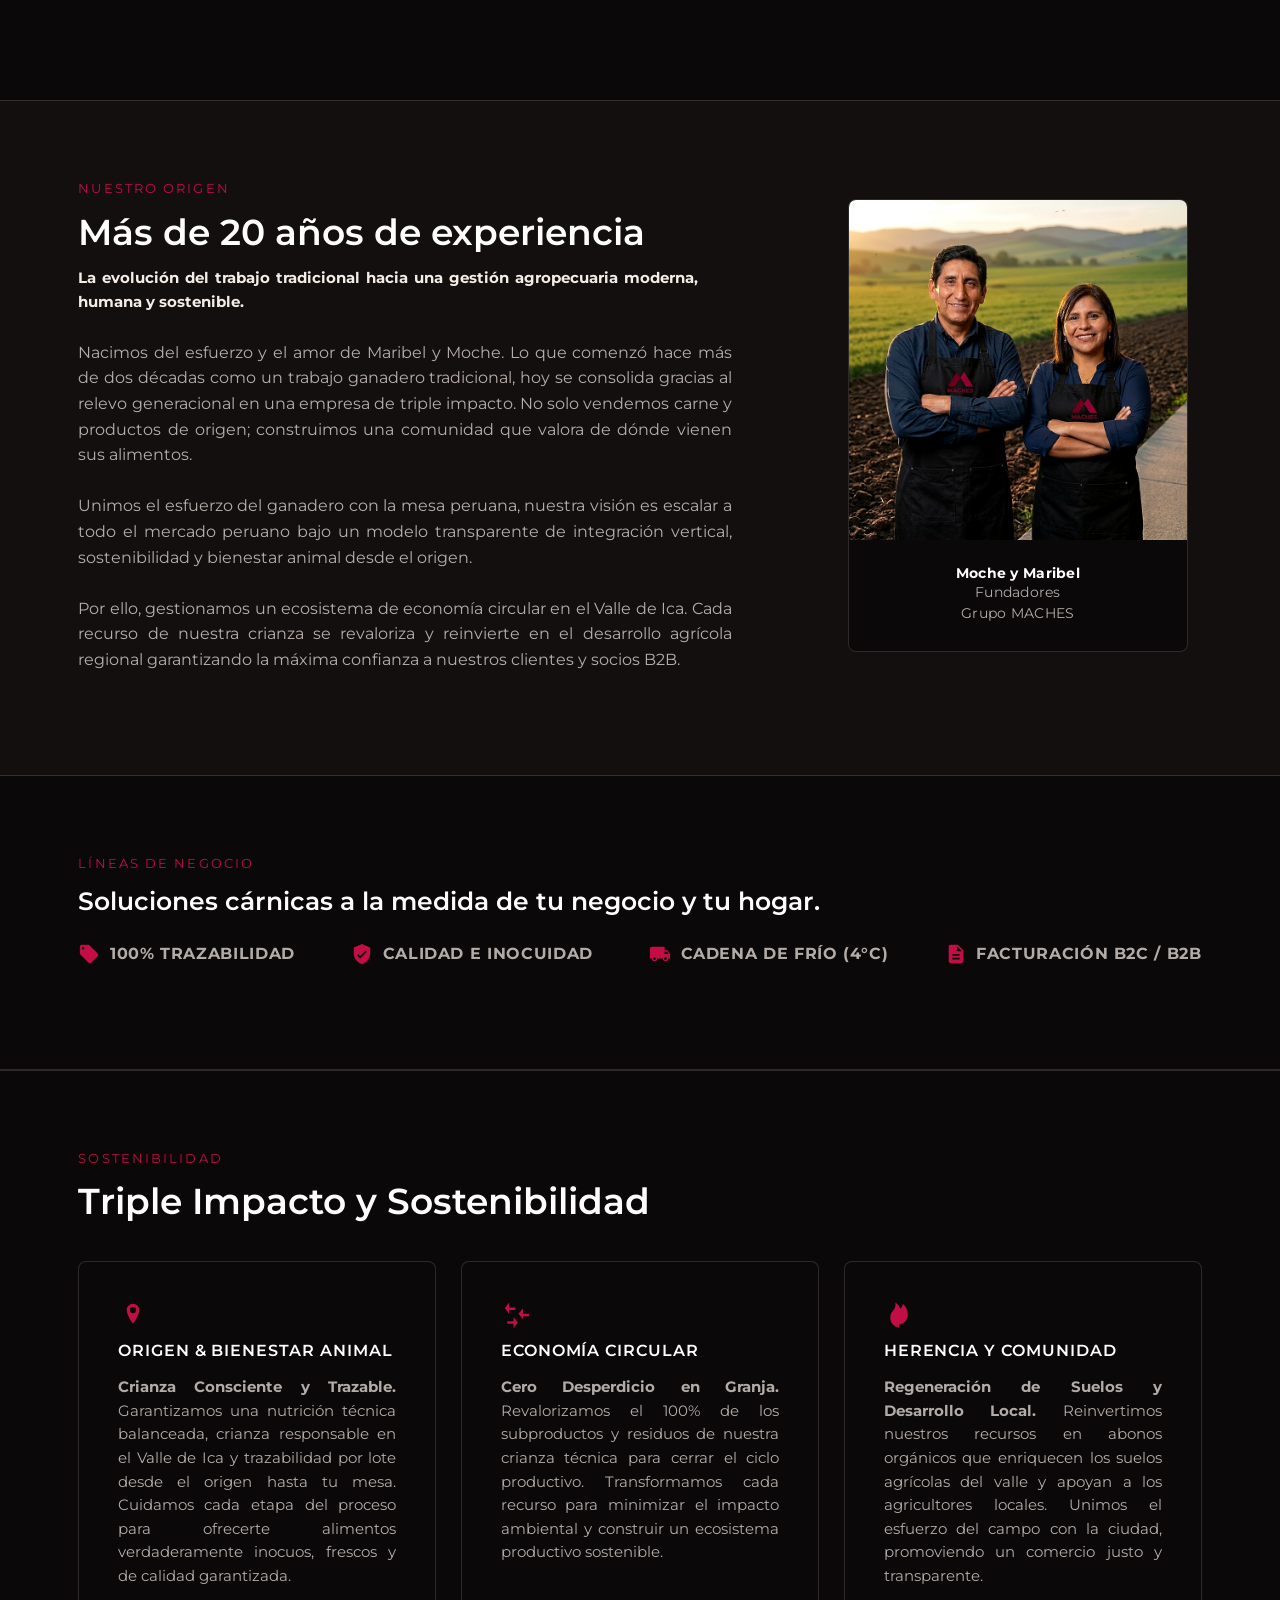
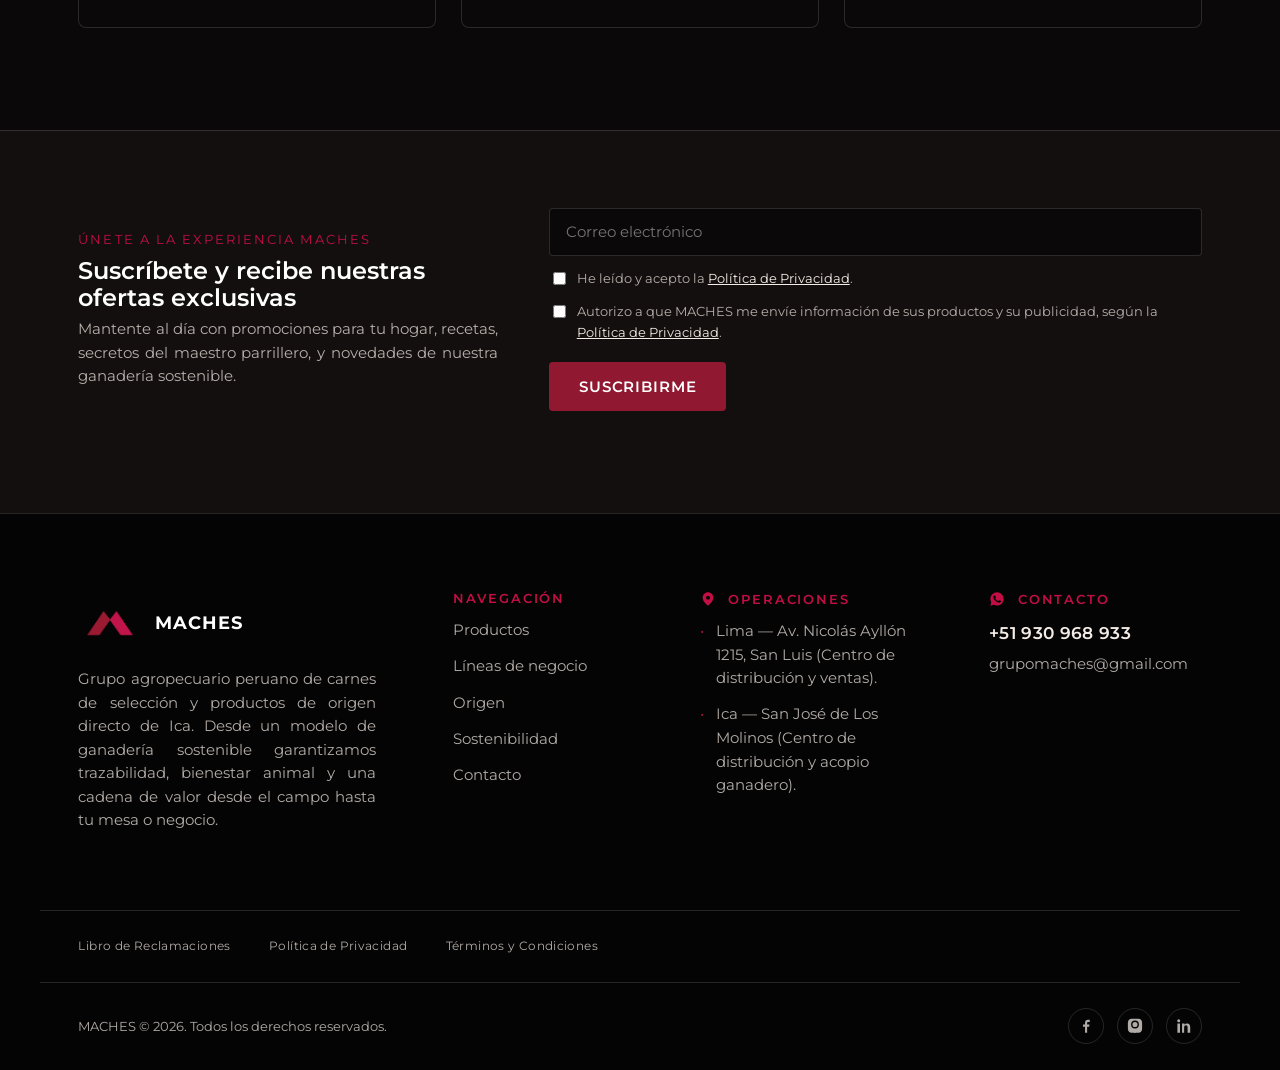
==== commit f4346329: "Hacer mantenible la seccion Lineas de Negocio desde el Sheet Reemplaza los 3 bloques de unidades (Ca" ====
--- a/landing/index.html
+++ b/landing/index.html
@@ -8,13 +8,13 @@
 <meta name="theme-color" content="#0a0808">
 <link rel="icon" type="image/png" href="assets/maches-icon.png">
 
-<!-- Google tag (gtag.js) -- REEMPLAZAR G-XXXXXXXXXX por el Measurement ID real de GA4 -->
-<script async src="https://www.googletagmanager.com/gtag/js?id=G-XXXXXXXXXX"></script>
+<!-- Google tag (gtag.js) -->
+<script async src="https://www.googletagmanager.com/gtag/js?id=G-GQ247FTDSK"></script>
 <script>
   window.dataLayer = window.dataLayer || [];
   function gtag(){dataLayer.push(arguments);}
   gtag("js", new Date());
-  gtag("config", "G-XXXXXXXXXX");
+  gtag("config", "G-GQ247FTDSK");
 </script>
 
 <link rel="preconnect" href="https://fonts.googleapis.com">
@@ -57,11 +57,7 @@
         <button class="nav-dropdown-toggle" id="unitsToggle" type="button" aria-expanded="false" aria-controls="unitsMenu">
           Líneas de Negocio <span class="nav-dropdown-arrow" aria-hidden="true">&#9662;</span>
         </button>
-        <div class="nav-dropdown-menu" id="unitsMenu">
-          <a href="#carnes-selectas">Carnes Selectas</a>
-          <a href="#catering-criollo">Catering Criollo</a>
-          <a href="#herencia-organica">Herencia Orgánica</a>
-        </div>
+        <div class="nav-dropdown-menu" id="unitsMenu"></div>
       </div>
       <a href="#origen">Origen</a>
       <a href="#sostenibilidad">Sostenibilidad</a>
@@ -612,74 +608,8 @@
     </div>
   </section>
 
-  <!-- ============ UNIDADES DE NEGOCIO ============ -->
-  <section class="section units-section" aria-label="Unidades de negocio">
-    <!-- MACHES Carnes Selectas -->
-    <article id="carnes-selectas" class="unit-block reveal">
-      <div class="container unit-grid">
-        <div class="unit-visual unit-slideshow">
-          <img class="unit-slide is-active" src="assets/maches-carnes-selectas.jpg" alt="Empaques de carnes selectas MACHES: res, porcino, ovino y caprino" loading="lazy" width="568" height="442">
-          <img class="unit-slide" src="assets/maches-productos-granja.jpg" alt="Productos MACHES: cortes premium, queso artesanal, leche de granja, huevos y derivados" loading="lazy" width="568" height="442">
-        </div>
-        <div class="unit-copy">
-          <p class="unit-kicker">Unidad 01</p>
-          <h3 class="unit-title"><strong class="text-guinda">MACHES</strong> <span class="unit-title-sep">|</span> Carnes Selectas</h3>
-          <p class="unit-text">
-            Abastecemos a restaurantes, hoteles, catering y hogares exigentes. Ofrecemos una
-            selección de chancho, res, carnero y cabrito por piezas enteras o cortes premium,
-            así como packs parrilleros para eventos o reunión familiar, complementada con
-            subproductos frescos de origen (leche de granja, queso artesanal, huevos, manteca
-            de cerdo, y derivados).
-          </p>
-          <a class="btn btn-primary" data-whatsapp-cta="carnes" href="#" target="_blank" rel="noopener">Cotiza tu Pedido</a>
-        </div>
-      </div>
-    </article>
-
-    <!-- MACHES Catering Criollo -->
-    <article id="catering-criollo" class="unit-block unit-block-alt reveal">
-      <div class="container unit-grid">
-        <div class="unit-copy">
-          <p class="unit-kicker">Unidad 02</p>
-          <h3 class="unit-title"><strong class="text-guinda">MACHES</strong> <span class="unit-title-sep">|</span> Catering Criollo</h3>
-          <p class="unit-text">
-            Desarrollamos el servicio de catering para eventos corporativos y reuniones sociales
-            con carne selecta de nuestra granja. Ofrecemos chicharronadas, desayuno chicharronero,
-            parrilladas, cajas chinas, pachamanca y seco de cabrito. Llevamos todo el sabor del
-            campo y la maestría parrillera directo a tu oficina, empresa u hogar.
-          </p>
-          <a class="btn btn-primary" data-whatsapp-cta="catering" href="#" target="_blank" rel="noopener">Cotizar Catering</a>
-        </div>
-        <div class="unit-visual unit-slideshow" data-interval="4000">
-          <img class="unit-slide is-active" src="assets/maches-catering-criollo.jpg" alt="Catering Criollo MACHES: sanguche de chicharrón, camotes y bebidas MACHES" loading="lazy" width="568" height="442">
-          <img class="unit-slide" src="assets/maches-catering-criollo-2.jpg" alt="Catering Criollo MACHES: chicharrones, cancha y camotes servidos al estilo andino" loading="lazy" width="568" height="442">
-        </div>
-      </div>
-    </article>
-
-  </section>
-
-  <!-- ============ HERENCIA ORGÁNICA + TRIPLE IMPACTO (una sola unidad de sostenibilidad) ============ -->
-  <section class="section unit-block-alt sustainability-block">
-    <article id="herencia-organica" class="unit-block reveal">
-      <div class="container unit-grid">
-        <div class="unit-visual">
-          <img src="assets/maches-herencia-organica.jpg" alt="Saco de Herencia Orgánica, abono orgánico MACHES, en almacén de Ica" loading="lazy" width="567" height="518">
-        </div>
-        <div class="unit-copy">
-          <p class="unit-kicker">Unidad 03</p>
-          <h3 class="unit-title"><strong class="text-guinda">HERENCIA ORGÁNICA</strong> <span class="unit-title-sep">|</span> Bio-Nutrientes de Suelo</h3>
-          <p class="unit-text">
-            Ofrecemos abono orgánico de alta calidad mediante el cierre del ciclo biológico en
-            nuestras granjas de engorde, revalorizando los recursos de la crianza. Esto es el
-            reflejo de nuestro compromiso con la sostenibilidad y el medio ambiente (reducir
-            huella de carbono) para optimizar los suelos agrícolas y maximizar su rendimiento.
-          </p>
-          <a class="btn btn-primary" data-whatsapp-cta="herencia" href="#" target="_blank" rel="noopener">Cotizar Abono</a>
-        </div>
-      </div>
-    </article>
-  </section>
+  <!-- ============ UNIDADES DE NEGOCIO (generado desde el Sheet) ============ -->
+  <section class="section units-section" aria-label="Unidades de negocio" id="unitsSection"></section>
 
   <!-- ============ TRIPLE IMPACTO Y SOSTENIBILIDAD ============ -->
   <section class="impact-section">
--- a/landing/css/styles.css
+++ b/landing/css/styles.css
@@ -536,12 +536,8 @@
 .units-section .section-title { max-width: none; }
 
 .unit-block { padding-block: var(--space-6); }
-#carnes-selectas.unit-block { padding-top: var(--space-4); padding-bottom: var(--space-6); }
-.unit-block-alt { border-block: 1px solid var(--color-line); }
-#catering-criollo.unit-block-alt { background: var(--color-black); border-bottom: none; }
-.sustainability-block { background: var(--color-black-soft); padding-block: var(--space-3); border-top: none; }
+.unit-block-alt { border-block: 1px solid var(--color-line); background: var(--color-black); border-bottom: none; }
 .impact-section { background: var(--color-black); border-top: 1px solid var(--color-line); padding-block: var(--space-3); }
-.sustainability-block .unit-block:first-child { padding-top: var(--space-5); }
 
 .unit-grid {
   display: grid;
@@ -552,11 +548,6 @@
 .unit-block-alt .unit-grid { grid-template-columns: 1.15fr 0.85fr; }
 .unit-block-alt .unit-copy { order: 1; }
 .unit-block-alt .unit-visual { order: 2; }
-
-/* Herencia Organica: imagen a la izquierda, texto a la derecha (invierte el .unit-block-alt heredado de la seccion) */
-#herencia-organica .unit-grid { grid-template-columns: 0.85fr 1.15fr; }
-#herencia-organica .unit-copy { order: 2; }
-#herencia-organica .unit-visual { order: 1; }
 
 .unit-kicker {
   font-family: var(--font-display);
@@ -899,8 +890,16 @@
   background-size: 200% 100%;
   animation: catalog-skeleton-pulse 1.4s ease-in-out infinite;
 }
+.promo-skeleton {
+  height: 110px;
+  border-radius: var(--radius-md, 14px);
+  background: linear-gradient(100deg, rgba(244, 236, 230, 0.06) 30%, rgba(244, 236, 230, 0.14) 50%, rgba(244, 236, 230, 0.06) 70%);
+  background-size: 200% 100%;
+  animation: catalog-skeleton-pulse 1.4s ease-in-out infinite;
+}
 @media (prefers-reduced-motion: reduce) {
-  .product-card-skeleton { animation: none; }
+  .product-card-skeleton,
+  .promo-skeleton { animation: none; }
 }
 @keyframes catalog-skeleton-pulse {
   0% { background-position: 200% 0; }
@@ -1355,13 +1354,11 @@
   .origin-grid { grid-template-columns: 1fr; gap: var(--space-5); }
   .origin-stat { justify-self: start; }
 
-  .unit-grid, .unit-block-alt .unit-grid, #herencia-organica .unit-grid {
+  .unit-grid, .unit-block-alt .unit-grid {
     grid-template-columns: 1fr;
   }
-  .unit-block-alt .unit-copy { order: 1; }
-  .unit-block-alt .unit-visual { order: 2; }
-  #herencia-organica .unit-copy { order: 1; }
-  #herencia-organica .unit-visual { order: 2; }
+  .unit-copy { order: 1; }
+  .unit-visual { order: 2; }
   .unit-visual { max-width: 420px; }
 
   .impact-grid { grid-template-columns: 1fr; }
@@ -1560,11 +1557,8 @@
 .newsletter-bar { padding-top: var(--sec-pad-top); padding-bottom: var(--sec-pad-bottom); }
 .indicators-head { padding-top: var(--sec-pad-top); }
 .indicators-list { padding-bottom: var(--sec-pad-bottom); }
-.units-section,
-.sustainability-block { padding-block: 0; }
-.unit-block,
-#carnes-selectas.unit-block,
-.sustainability-block .unit-block:first-child { padding-top: var(--sec-pad-top); padding-bottom: var(--sec-pad-bottom); }
+.units-section { padding-block: 0; }
+.unit-block { padding-top: var(--sec-pad-top); padding-bottom: var(--sec-pad-bottom); }
 .impact-section { padding-block: 0; }
 .impact-inner { padding-top: var(--sec-pad-top); padding-bottom: var(--sec-pad-bottom); }
 
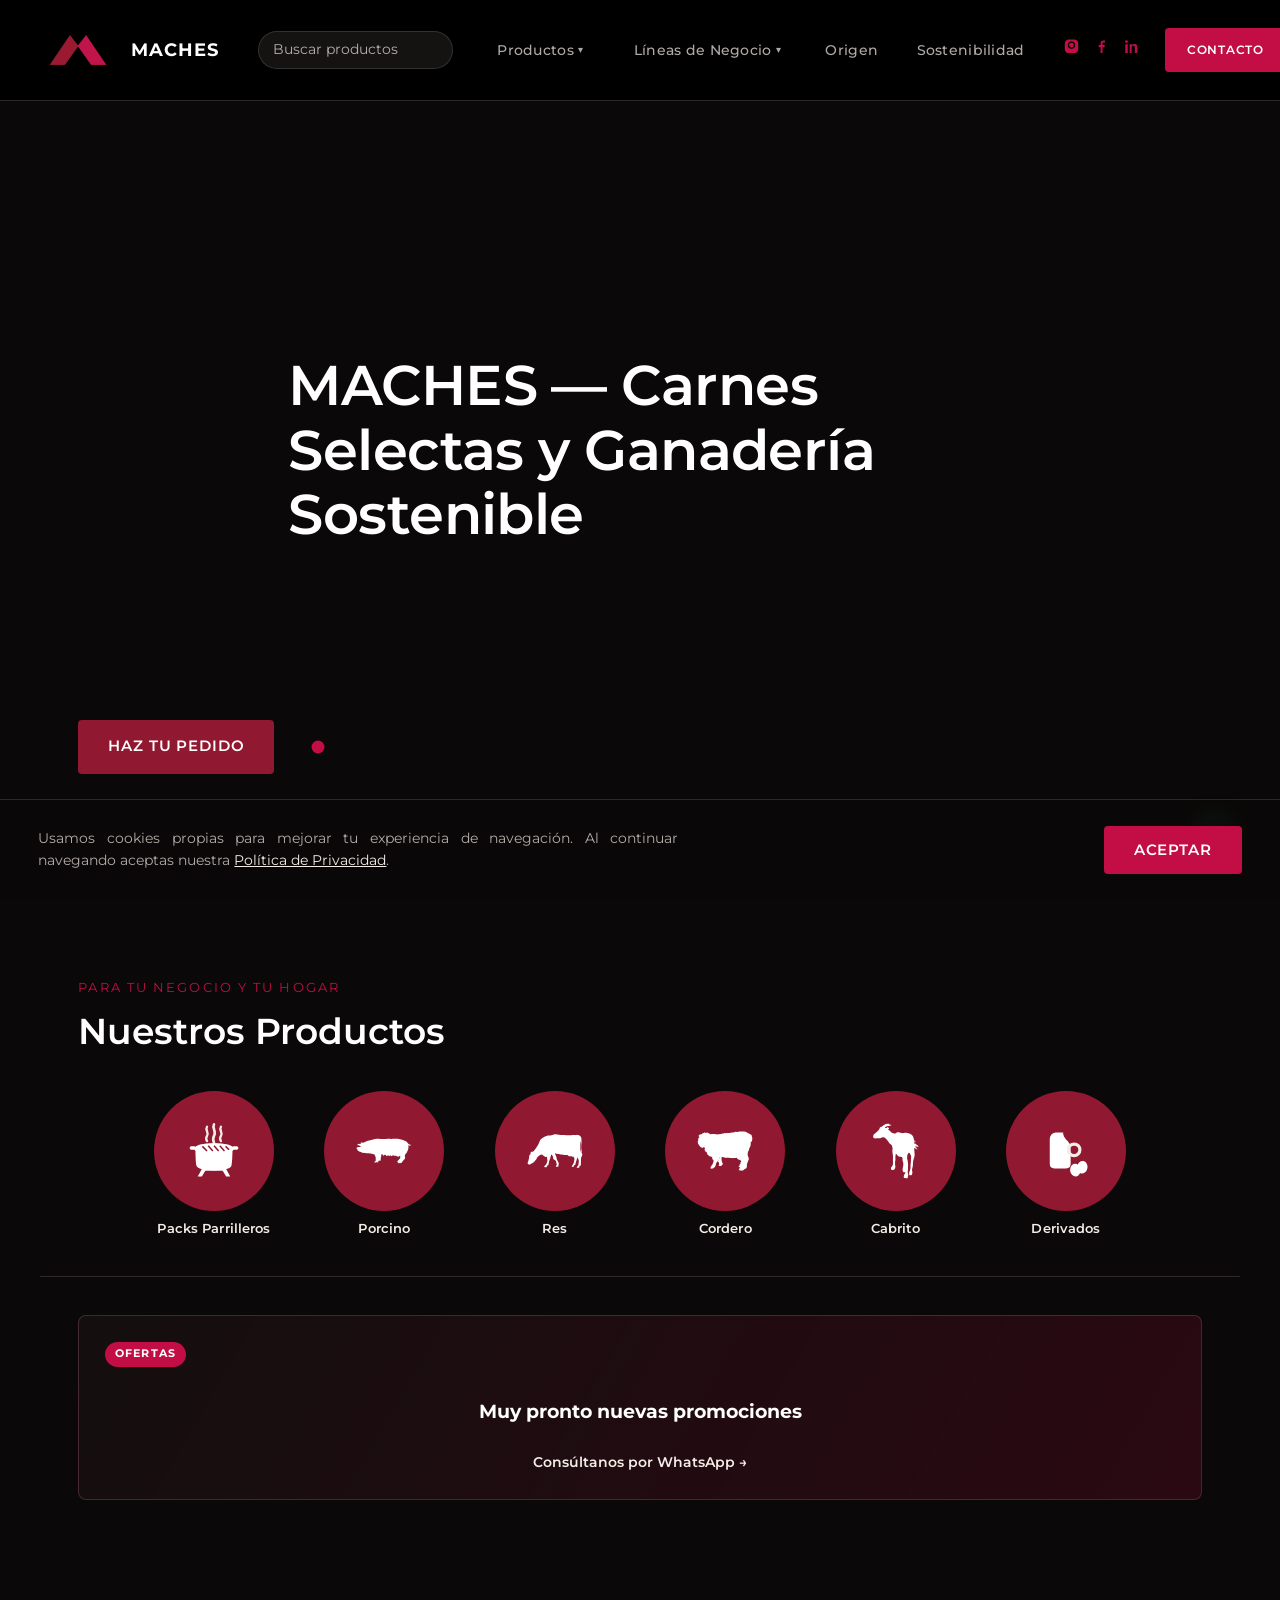
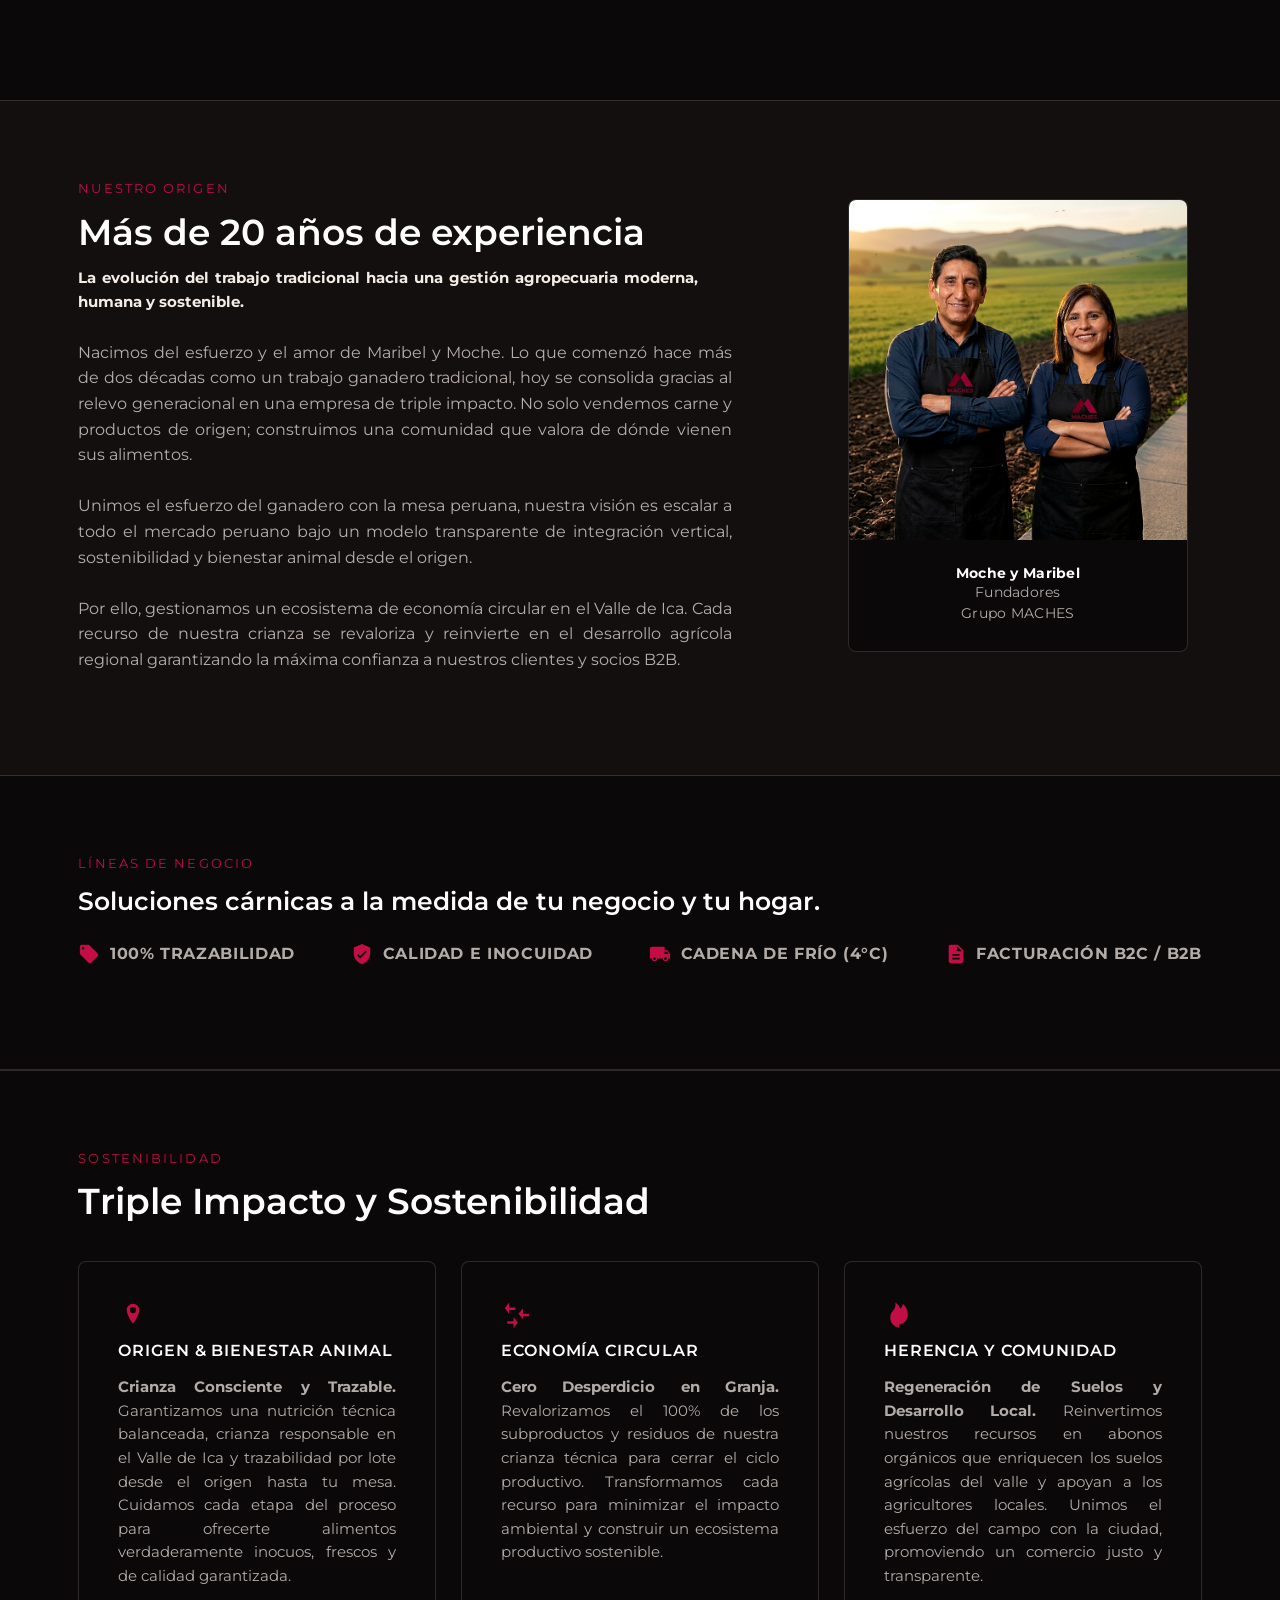
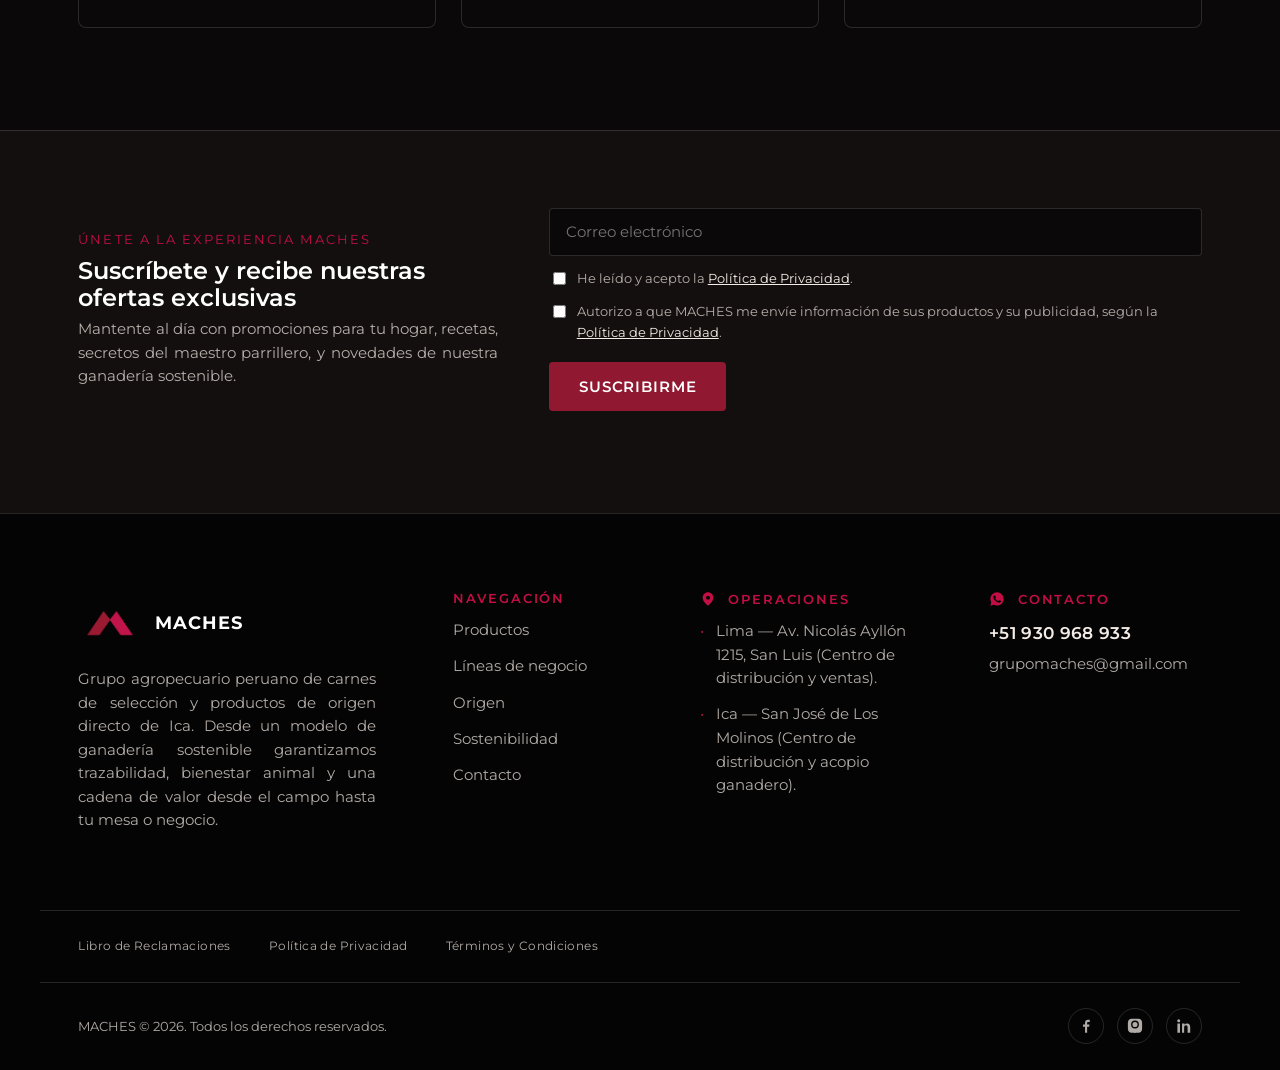
==== commit d582def1: "Hacer mantenible el Hero (banner principal) desde el Sheet Reemplaza los 4 slides hardcodeados en el" ====
--- a/landing/index.html
+++ b/landing/index.html
@@ -94,51 +94,11 @@
   <!-- ============ HERO SLIDER ============ -->
   <section id="top" class="hero" aria-roledescription="carrusel" aria-label="Presentación de MACHES">
 
-    <div class="hero-track" id="heroTrack">
-
-      <article class="hero-slide is-active slide-oferta" role="group" aria-roledescription="diapositiva" aria-label="1 de 4"
-        data-cta-label="Quiero Participar" data-cta-key="sorteo" data-cta-style="primary">
-        <div class="hero-content container">
-          <p class="hero-badge">Miércoles 23/12</p>
-          <h1 class="hero-title">Sorteo de Pack Chicharronero <span style="white-space:nowrap;">(S/ 89.90)</span></h1>
-          <p class="hero-subtitle">¡Por cada compra reclama tu ticket!</p>
-        </div>
-      </article>
-
-      <article class="hero-slide slide-heritage" role="group" aria-roledescription="diapositiva" aria-label="2 de 4"
-        data-cta-label="Haz tu Pedido" data-cta-key="pedido" data-cta-style="primary">
-        <div class="hero-content container">
-          <p class="hero-eyebrow">El Legado</p>
-          <h2 class="hero-title">Más de 20 años de<br>experiencia ganadera.</h2>
-        </div>
-      </article>
-
-      <article class="hero-slide slide-anguss" role="group" aria-roledescription="diapositiva" aria-label="3 de 4"
-        data-cta-label="Haz tu Pedido" data-cta-key="carnes" data-cta-style="primary">
-        <div class="hero-content container">
-          <p class="hero-eyebrow">La Proteína Premium</p>
-          <h2 class="hero-title"><strong>MACHES Carnes Selectas</strong><br>Trazabilidad directa desde el campo.</h2>
-        </div>
-      </article>
-
-      <article class="hero-slide slide-organic" role="group" aria-roledescription="diapositiva" aria-label="4 de 4"
-        data-cta-label="Haz tu Pedido" data-cta-key="herencia" data-cta-style="primary">
-        <div class="hero-content container">
-          <p class="hero-eyebrow">La Sostenibilidad</p>
-          <h2 class="hero-title"><strong>HERENCIA ORGÁNICA:</strong> Nutrientes para la agricultura desde la economía circular.</h2>
-        </div>
-      </article>
-
-    </div>
+    <div class="hero-track" id="heroTrack"></div>
 
     <div class="hero-bottom-row container">
-      <a class="btn btn-primary hero-cta" id="heroCta" data-whatsapp-cta="chancho" href="#" target="_blank" rel="noopener">Reserva Ahora</a>
-      <div class="hero-dots" id="heroDots" role="tablist" aria-label="Seleccionar diapositiva">
-        <button class="hero-dot is-active" role="tab" aria-selected="true" aria-label="Ir a diapositiva 1" data-slide="0"></button>
-        <button class="hero-dot" role="tab" aria-selected="false" aria-label="Ir a diapositiva 2" data-slide="1"></button>
-        <button class="hero-dot" role="tab" aria-selected="false" aria-label="Ir a diapositiva 3" data-slide="2"></button>
-        <button class="hero-dot" role="tab" aria-selected="false" aria-label="Ir a diapositiva 4" data-slide="3"></button>
-      </div>
+      <a class="btn btn-primary hero-cta" id="heroCta" href="#" target="_blank" rel="noopener">Haz tu Pedido</a>
+      <div class="hero-dots" id="heroDots" role="tablist" aria-label="Seleccionar diapositiva"></div>
     </div>
   </section>
 
--- a/landing/css/styles.css
+++ b/landing/css/styles.css
@@ -355,6 +355,15 @@
   background-position: center;
 }
 .hero-slide.is-active { opacity: 1; visibility: visible; z-index: 1; }
+.hero-slide-img {
+  position: absolute;
+  inset: 0;
+  width: 100%;
+  height: 100%;
+  object-fit: cover;
+  object-position: center;
+  z-index: 0;
+}
 .hero-slide::before {
   content: "";
   position: absolute;
@@ -363,36 +372,6 @@
   background:
     linear-gradient(100deg, rgba(10, 8, 8, 0.84) 0%, rgba(10, 8, 8, 0.72) 45%, rgba(10, 8, 8, 0.47) 75%, rgba(10, 8, 8, 0.62) 100%),
     linear-gradient(0deg, rgba(10, 8, 8, 0.6) 0%, rgba(10, 8, 8, 0.1) 30%);
-}
-
-.slide-heritage {
-  background-color: var(--color-black);
-  background-image: url('../assets/fundadores-maribel-moche.jpg');
-  background-position: center 12%;
-  align-items: flex-end;
-}
-.slide-heritage .hero-content { padding-bottom: 26vh; }
-.slide-anguss {
-  background-color: var(--color-black);
-  background-image: url('../assets/hero-carnes-selectas-bandejas.jpg');
-  background-position: center 45%;
-}
-.slide-anguss .hero-title { font-size: clamp(1.8rem, 3.6vw, 3rem); color: var(--color-fucsia); }
-.slide-anguss .hero-title strong { white-space: nowrap; color: #fff; }
-.slide-organic {
-  background-color: var(--color-black);
-  background-image: url('../assets/maches-herencia-campo.jpg');
-  background-position: center 55%;
-}
-.slide-organic::before {
-  background:
-    linear-gradient(100deg, rgba(10, 8, 8, 0.87) 0%, rgba(10, 8, 8, 0.82) 45%, rgba(10, 8, 8, 0.7) 75%, rgba(10, 8, 8, 0.74) 100%),
-    linear-gradient(0deg, rgba(10, 8, 8, 0.7) 0%, rgba(10, 8, 8, 0.18) 30%);
-}
-.slide-oferta {
-  background-color: var(--color-black);
-  background-image: url('../assets/hero-sorteo-chicharronero.jpg');
-  background-position: center 30%;
 }
 
 .hero-content { position: relative; z-index: 2; max-width: 780px; }
@@ -693,17 +672,17 @@
 
 .catalog-categories { margin-top: 0; }
 
-/* Franja de ofertas bajo los círculos: tarjeta grande (fija) + tarjetas pequeñas (fijas) */
+/* Franja de ofertas bajo los círculos: tarjetas generadas desde el Sheet,
+   todas del mismo tamaño, 2 por fila (50% cada una). Sin límite de cuántas
+   promociones puede haber: la grilla simplemente agrega más filas. */
 .catalog-promos {
   display: grid;
-  grid-template-columns: 2fr 1fr 1fr;
-  align-items: start;
+  grid-template-columns: repeat(2, 1fr);
+  align-items: stretch;
   gap: var(--space-3);
   margin-top: var(--space-4);
 }
-.catalog-promos.has-1-side { grid-template-columns: 2fr 1fr; }
-.catalog-promos.has-0-side { grid-template-columns: 1fr; }
-.promo-main,
+.catalog-promos.has-0 { grid-template-columns: 1fr; }
 .promo-card {
   position: relative;
   display: flex;
@@ -717,7 +696,6 @@
   padding: var(--space-3);
   transition: transform 0.25s var(--ease), border-color 0.25s var(--ease), box-shadow 0.25s var(--ease);
 }
-.promo-main:hover,
 .promo-card:hover { transform: translateY(-3px); border-color: var(--color-fucsia); box-shadow: 0 10px 28px rgba(0, 0, 0, 0.45); }
 .promo-media {
   flex: 0 0 auto;
@@ -729,7 +707,6 @@
   background-size: cover;
   background-repeat: no-repeat;
 }
-.promo-card .promo-media { width: 92px; height: 92px; }
 .promo-copy {
   position: relative;
   flex: 1;
@@ -738,9 +715,8 @@
   gap: 0.3rem;
   min-width: 0;
 }
-.promo-main .promo-badge { margin-bottom: 0.1rem; align-self: flex-start; }
 .promo-cta { position: relative; font-size: 0.85rem; font-weight: 600; color: var(--color-cream); margin-top: 0.2rem; }
-.promo-main:hover .promo-cta { color: #fff; }
+.promo-card:hover .promo-cta { color: #fff; }
 .promo-badge {
   display: inline-block;
   font-family: var(--font-display);
@@ -751,25 +727,20 @@
   background: var(--color-fucsia);
   padding: 0.35em 0.9em;
   border-radius: 999px;
-}
-.promo-card .promo-badge { margin-bottom: 0.1rem; align-self: flex-start; }
-.promo-name { font-family: var(--font-display); font-size: 1rem; font-weight: 700; line-height: 1.25; }
-.promo-main .promo-name { font-size: 1.25rem; }
-.promo-card .promo-name { font-size: 1.05rem; }
-.promo-main.promo-empty { min-height: 160px; align-items: center; justify-content: center; flex-direction: column; padding: var(--space-3); background: linear-gradient(120deg, var(--color-black-soft), rgba(194, 14, 68, 0.18)); }
-.promo-main.promo-empty .promo-badge { margin-bottom: var(--space-1); }
+  margin-bottom: 0.1rem;
+  align-self: flex-start;
+}
+.promo-name { font-family: var(--font-display); font-size: 1.2rem; font-weight: 700; line-height: 1.25; }
+.promo-card.promo-empty { min-height: 160px; align-items: center; justify-content: center; flex-direction: column; padding: var(--space-3); background: linear-gradient(120deg, var(--color-black-soft), rgba(194, 14, 68, 0.18)); grid-column: 1 / -1; }
+.promo-card.promo-empty .promo-badge { margin-bottom: var(--space-1); }
 .promo-prices { display: flex; align-items: baseline; flex-wrap: wrap; gap: 0.25rem 0.55rem; }
 .promo-old { color: var(--color-muted); font-size: 0.9rem; }
-.promo-new { color: #fff; background: var(--color-fucsia); padding: 0.05em 0.45em; border-radius: 4px; font-size: 1.05rem; }
-.promo-main .promo-new { font-size: 1.15rem; }
-.promo-card .promo-new { font-size: 1.1rem; }
+.promo-new { color: #fff; background: var(--color-fucsia); padding: 0.05em 0.45em; border-radius: 4px; font-size: 1.1rem; }
 .promo-unit { color: var(--color-cream); font-size: 0.8rem; }
 .promo-old-label { color: var(--color-muted); font-size: 0.75rem; }
 .promo-note { color: var(--color-cream); font-size: 0.78rem; font-weight: 600; line-height: 1.4; }
-.promo-main .promo-note { font-size: 0.8rem; }
 @media (max-width: 480px) {
   .promo-media { width: 84px; height: 84px; }
-  .promo-card .promo-media { width: 76px; height: 76px; }
 }
 .catalog-category.is-open { margin-top: var(--space-5); }
 .catalog-category {
@@ -1402,10 +1373,8 @@
   .catalog-grid { grid-template-columns: 1fr; }
   .catalog-category { padding: var(--space-3); }
   .catalog-categories-row { gap: var(--space-3); }
-  .catalog-promos,
-  .catalog-promos.has-1-side { grid-template-columns: 1fr 1fr; }
-  .promo-main { grid-column: 1 / -1; }
-  .promo-card .promo-name { font-size: 0.9rem; }
+  .catalog-promos { grid-template-columns: 1fr; }
+  .promo-name { font-size: 1rem; }
   .catalog-category-btn { width: 86px; }
   .catalog-category-circle { width: 72px; height: 72px; }
   .catalog-category-circle svg { width: 34px; height: 34px; }
